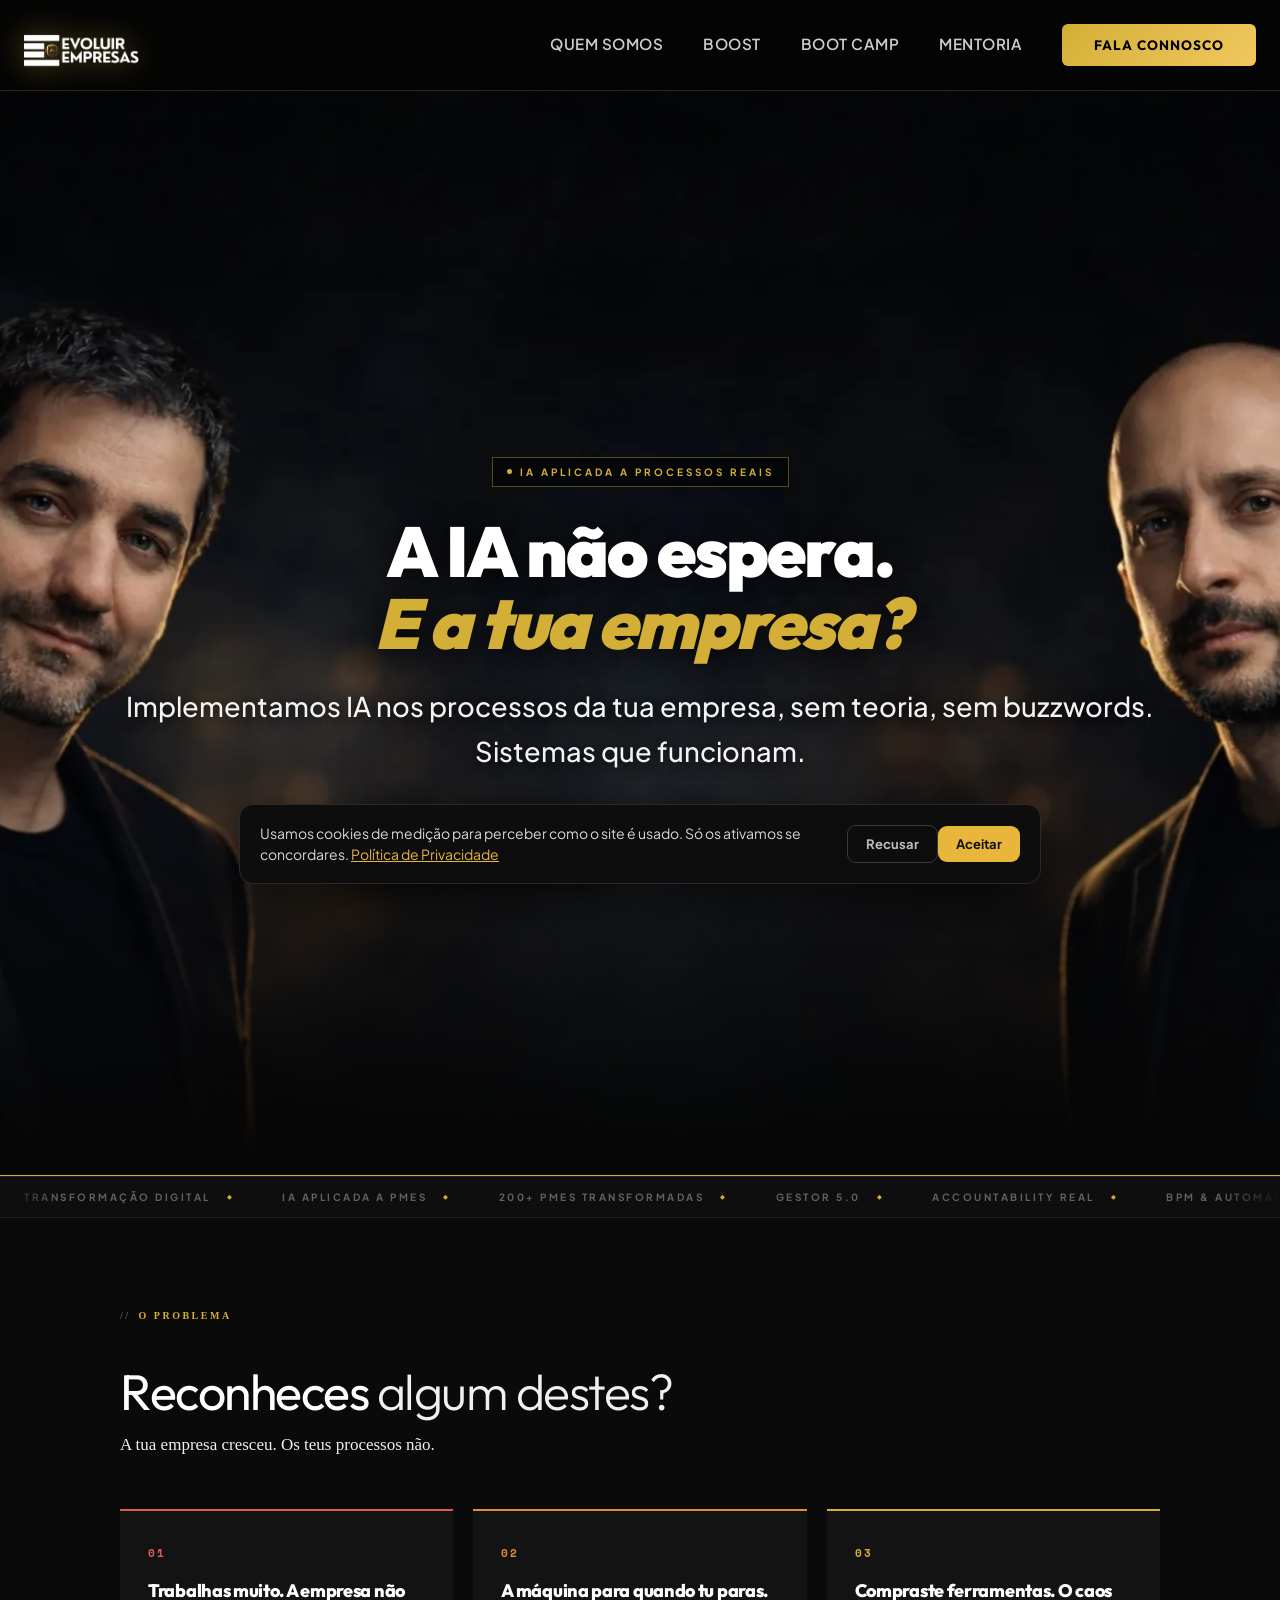
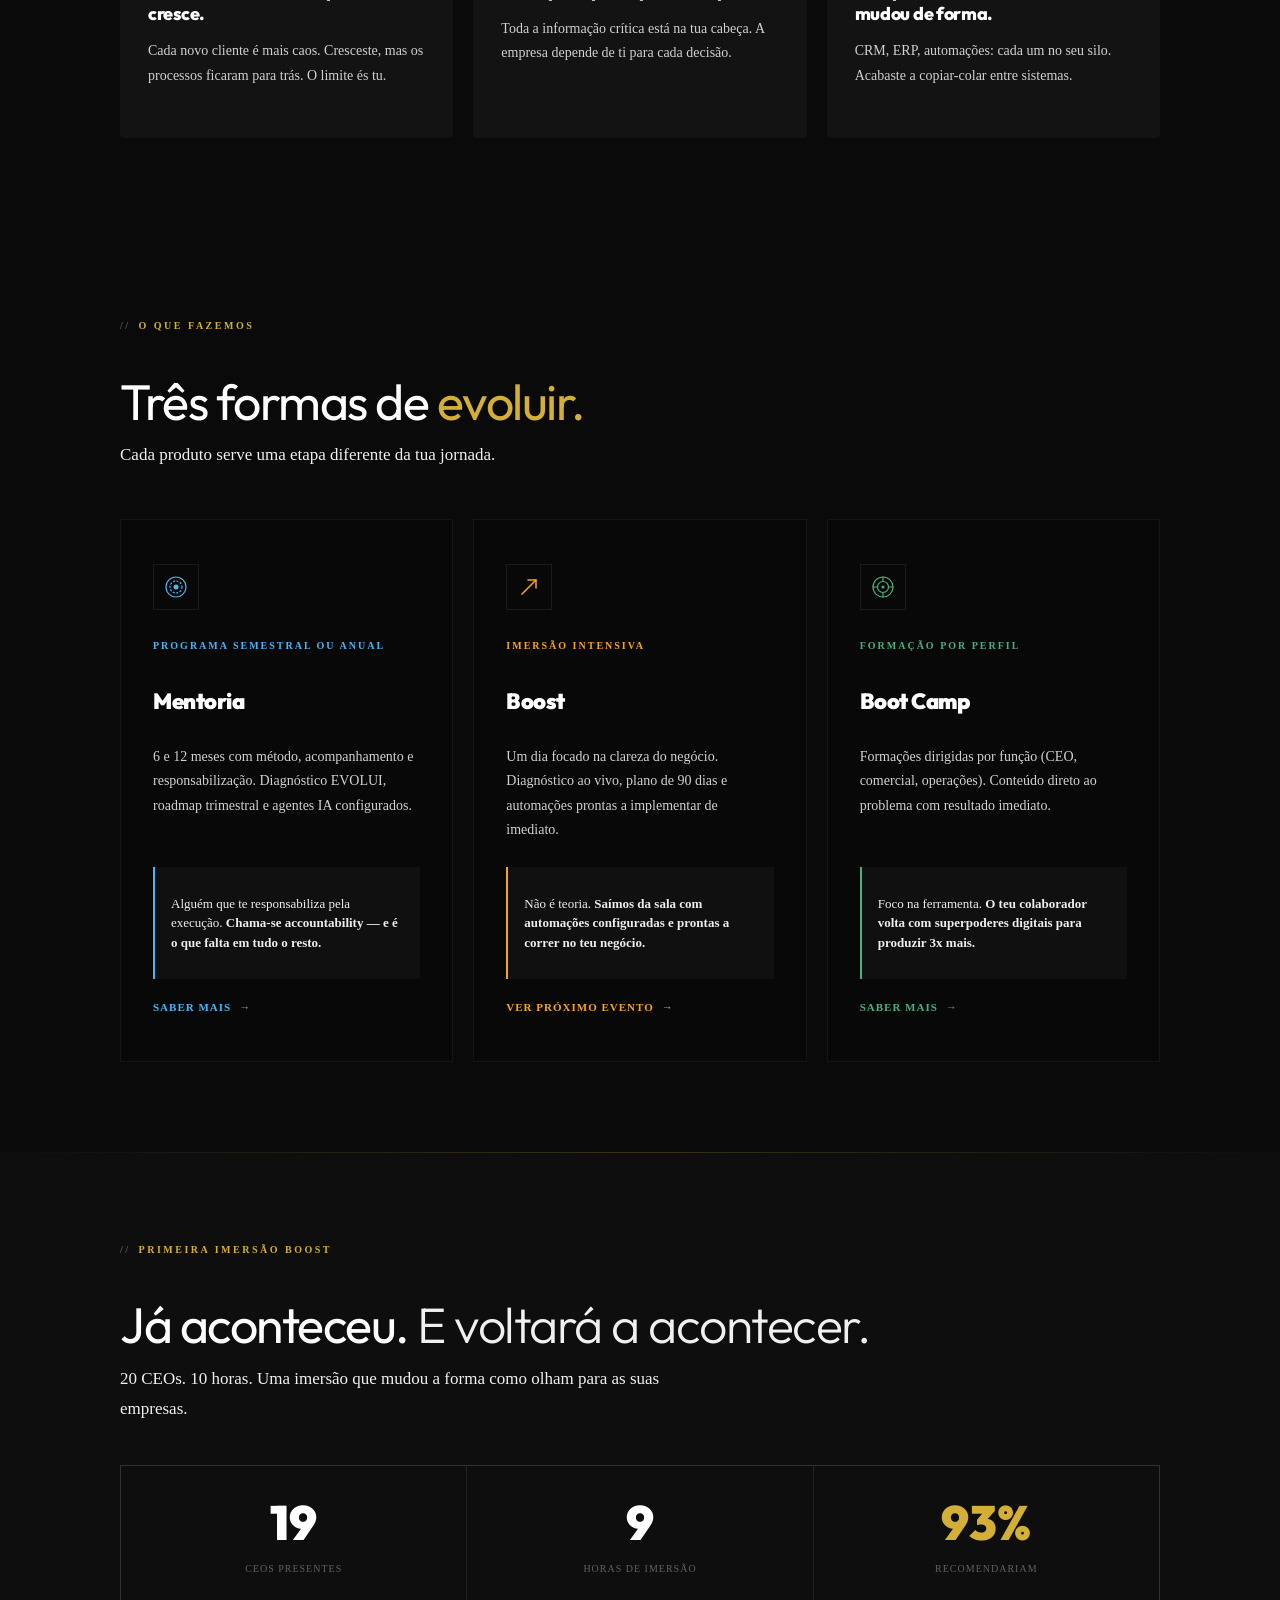
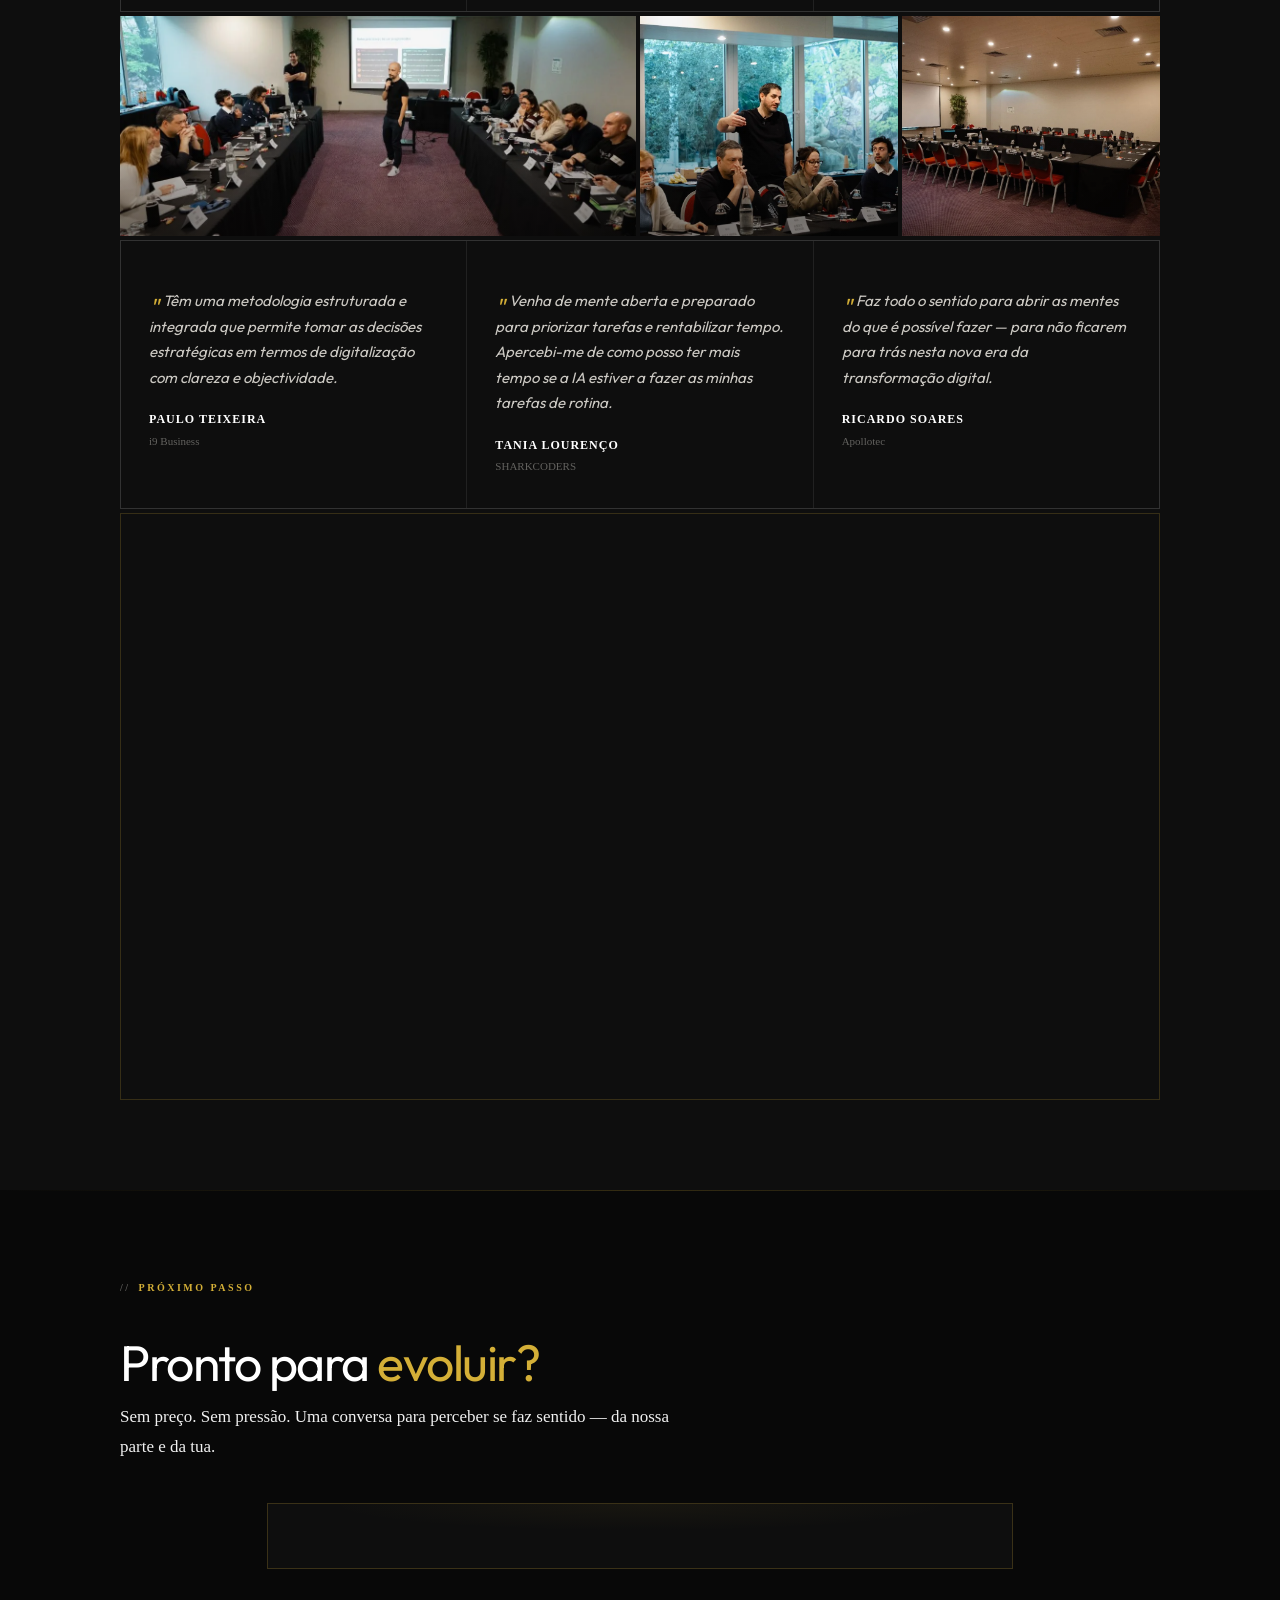
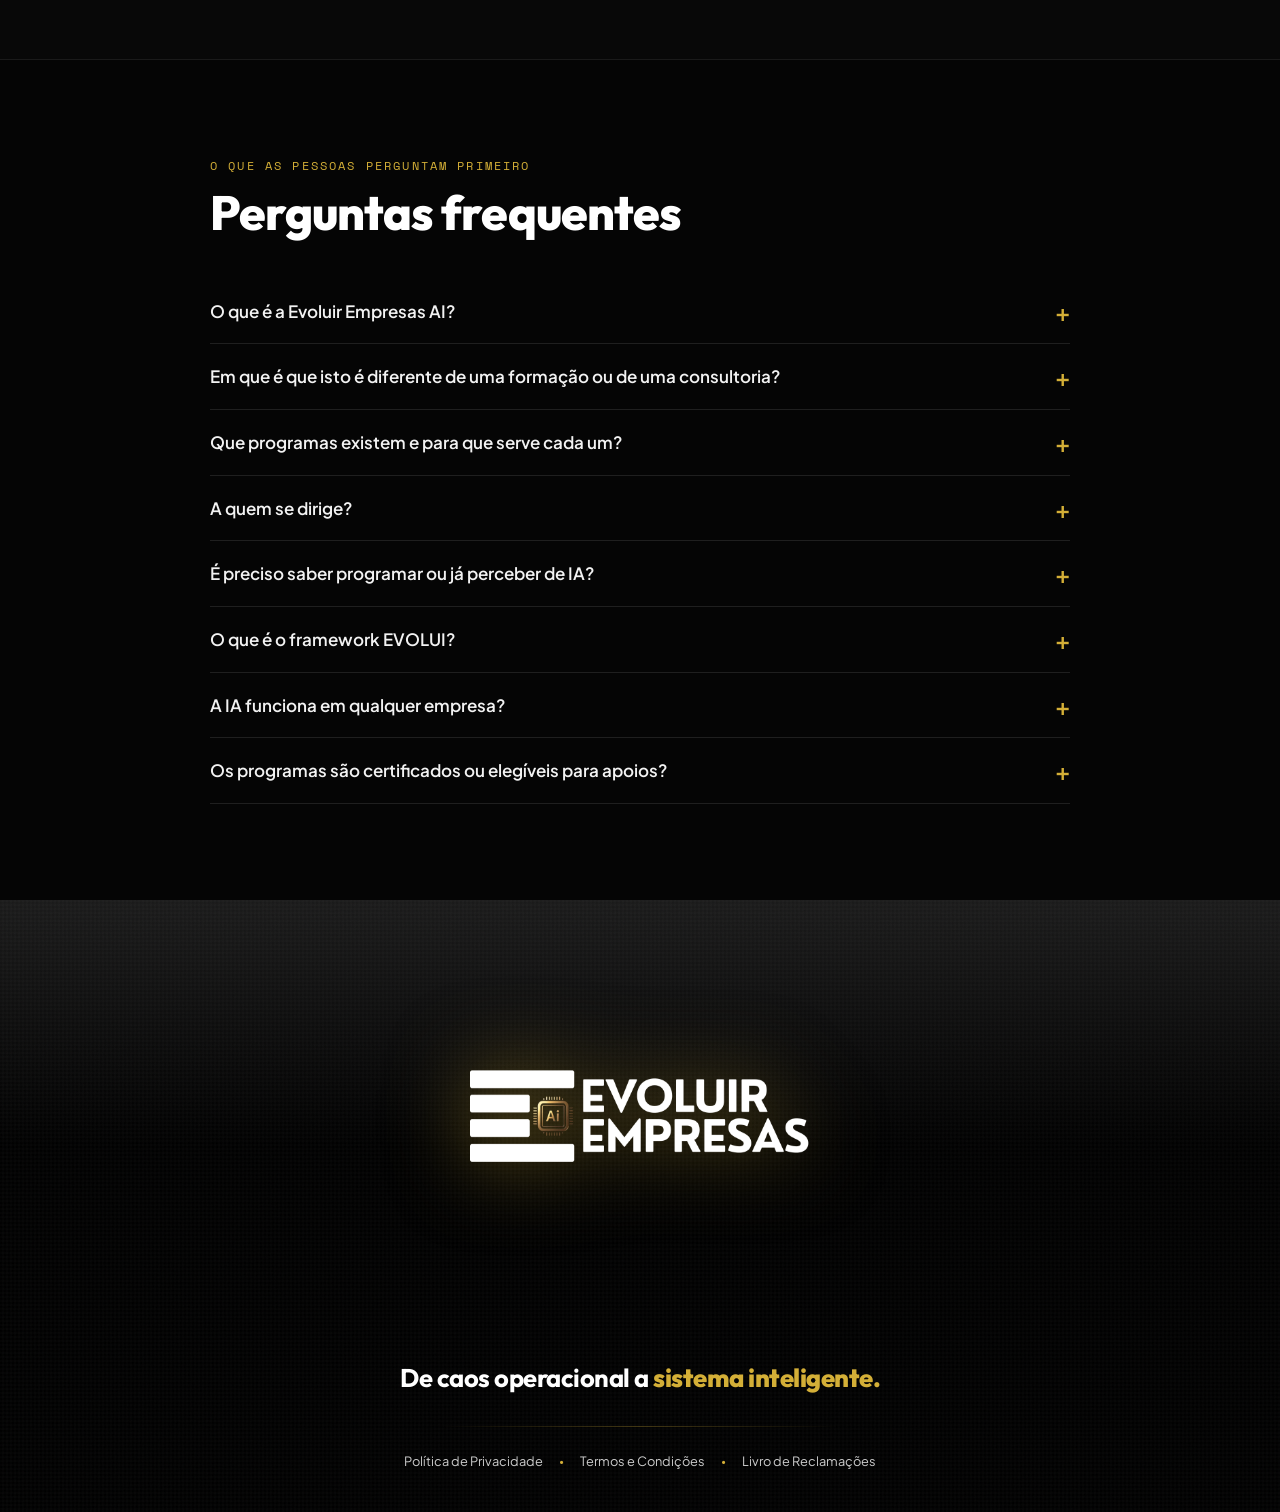
==== index.html @ c2381a75 "Previsualizacao estatica do evoluirempresas.ai (fora do construtor Bitrix24)" ====
<!DOCTYPE html>
<html lang="pt-PT">
<head>
<meta charset="utf-8">
<meta name="color-scheme" content="dark">
<meta name="theme-color" content="#050505">
<style>html{background:#050505}@view-transition{navigation:auto}@media(prefers-reduced-motion:reduce){::view-transition-old(root){animation:evfo .12s linear both}::view-transition-new(root){animation:evfi .12s linear both}}@keyframes evfo{to{opacity:0}}@keyframes evfi{from{opacity:0}}</style>
<meta name="viewport" content="width=device-width, initial-scale=1">
<title>Evoluir Empresas AI · Transformação Digital e IA para PMEs Portuguesas</title>
<meta name="description" content="Implementamos IA nos processos da tua empresa com método, acompanhamento e resultados mensuráveis. Mentoria, imersões e formação para CEOs de PMEs portuguesas.">
<meta name="robots" content="noindex,nofollow">
<link rel="canonical" href="https://suporte-erp24.github.io/">
<meta property="og:type" content="website">
<meta property="og:locale" content="pt_PT">
<meta property="og:site_name" content="Evoluir Empresas AI">
<meta property="og:title" content="Evoluir Empresas AI · Transformação Digital e IA para PMEs Portuguesas">
<meta property="og:description" content="Implementamos IA nos processos da tua empresa com método, acompanhamento e resultados mensuráveis. Mentoria, imersões e formação para CEOs de PMEs portuguesas.">
<meta property="og:url" content="https://suporte-erp24.github.io/">
<meta property="og:image" content="https://suporte-erp24.github.io/assets/img/1000111042_1x.webp">
<meta name="twitter:card" content="summary_large_image">
<meta name="twitter:title" content="Evoluir Empresas AI · Transformação Digital e IA para PMEs Portuguesas">
<meta name="twitter:description" content="Implementamos IA nos processos da tua empresa com método, acompanhamento e resultados mensuráveis. Mentoria, imersões e formação para CEOs de PMEs portuguesas.">
<meta name="twitter:image" content="https://suporte-erp24.github.io/assets/img/1000111042_1x.webp">
<link rel="icon" href="/favicon.ico" sizes="any">
<link rel="preload" as="font" type="font/woff2" crossorigin href="/assets/fonts/QGYvz_MVcBeNP4NJtEtq.woff2">
<link rel="preload" as="font" type="font/woff2" crossorigin href="/assets/fonts/LDIoaomQNQcsA88c7O9yZ4KMCoOg4Ko20yw.woff2">
<link rel="stylesheet" href="/assets/css/base.css?v=a356ede8">
<link rel="stylesheet" href="/assets/css/home.css?v=1d110f05">
<script type="application/ld+json">{"@context":"https://schema.org","@graph":[{"@type":"Organization","@id":"https://suporte-erp24.github.io/#organizacao","name":"Evoluir Empresas AI","url":"https://suporte-erp24.github.io/","description":"Programas de transformação digital e inteligência artificial aplicada a processos para PMEs portuguesas: mentoria, imersões e formação.","areaServed":{"@type":"Country","name":"Portugal"},"knowsAbout":["Transformação digital","Inteligência artificial aplicada a empresas","Gestão de processos de negócio (BPM)","Automação de processos","Agentes de IA","Maturidade digital","Mentoria para CEOs de PME"],"founder":[{"@type":"Person","name":"Gabriel Gonçalves","jobTitle":"CEO da ERP24 e co-fundador da Evoluir Empresas AI","description":"Especialista em BPM e transformação digital, com 20 anos a implementar sistemas em PMEs portuguesas. Professor em MBAs executivos e doutorando em agentes de IA aplicados a negócios."},{"@type":"Person","name":"Andreas Vilela","jobTitle":"CEO da SHARKCODERS e co-fundador da Evoluir Empresas AI","description":"Engenheiro informático e empreendedor tecnológico, com software usado por mais de 30 milhões de pessoas. Fundador da maior rede portuguesa de escolas de tecnologia."}]},{"@type":"WebPage","@id":"https://suporte-erp24.github.io/#pagina","url":"https://suporte-erp24.github.io/","name":"Evoluir Empresas AI · Transformação Digital e IA para PMEs Portuguesas","description":"Implementamos IA nos processos da tua empresa com método, acompanhamento e resultados mensuráveis. Mentoria, imersões e formação para CEOs de PMEs portuguesas.","inLanguage":"pt-PT","isPartOf":{"@type":"WebSite","@id":"https://suporte-erp24.github.io/#site","url":"https://suporte-erp24.github.io/","name":"Evoluir Empresas AI","inLanguage":"pt-PT","publisher":{"@id":"https://suporte-erp24.github.io/#organizacao"}}},{"@type":"FAQPage","@id":"https://suporte-erp24.github.io/#faq","mainEntity":[{"@type":"Question","name":"O que é a Evoluir Empresas AI?","acceptedAnswer":{"@type":"Answer","text":"É um programa de transformação digital para PMEs portuguesas que aplica inteligência artificial a processos reais de negócio. Combina método (o framework EVOLUI), acompanhamento com responsabilização e agentes de IA configurados com os dados da empresa. Foi criado por Gabriel Gonçalves (ERP24) e Andreas Vilela (SHARKCODERS)."}},{"@type":"Question","name":"Em que é que isto é diferente de uma formação ou de uma consultoria?","acceptedAnswer":{"@type":"Answer","text":"Numa formação a pessoa assiste; numa consultoria alguém faz por ela. Aqui há um diagnóstico inicial, um roadmap trimestral e sessões de accountability onde a execução é verificada. O critério de sucesso é o tempo que o CEO recupera e os processos que passam a funcionar sem ele."}},{"@type":"Question","name":"Que programas existem e para que serve cada um?","acceptedAnswer":{"@type":"Answer","text":"Três. A Mentoria EVOLUI é um programa de 6 ou 12 meses com diagnóstico, roadmap e cinco agentes de IA configurados. O Boost é uma imersão intensiva de 10 horas, num dia, de onde se sai com automações prontas e um plano de 90 dias. O Boot Camp é formação por função — CEO, comercial, operações — focada na ferramenta."}},{"@type":"Question","name":"A quem se dirige?","acceptedAnswer":{"@type":"Answer","text":"A CEOs, diretores e fundadores de PMEs com equipa e operação real — tipicamente entre 5 e 250 colaboradores — que cresceram sem estruturar os processos. Não é para quem trabalha sozinho nem para quem procura assistir sem implementar."}},{"@type":"Question","name":"É preciso saber programar ou já perceber de IA?","acceptedAnswer":{"@type":"Answer","text":"Não. Os programas são para decisores, não para programadores. O que é preciso é disponibilidade para participar nas sessões e implementar entre elas."}},{"@type":"Question","name":"O que é o framework EVOLUI?","acceptedAnswer":{"@type":"Answer","text":"Um modelo de diagnóstico e transformação com seis dimensões: Estratégia, Valor do Cliente, Operação, Liderança e Cultura, Universo de Dados e Inovação Tecnológica e IA. Cada uma é avaliada, medida e desenvolvida ao longo do programa, dando origem ao score EVOLUI da empresa."}},{"@type":"Question","name":"A IA funciona em qualquer empresa?","acceptedAnswer":{"@type":"Answer","text":"Só quando três pilares estão alinhados: Liderança, Processos e Pessoas — o Triângulo da Transformação. Sem compromisso do CEO a mudança morre; sem processos mapeados automatiza-se o caos; sem adesão das pessoas a ferramenta não é usada. A IA é um catalisador, não uma solução isolada."}},{"@type":"Question","name":"Os programas são certificados ou elegíveis para apoios?","acceptedAnswer":{"@type":"Answer","text":"A Mentoria EVOLUI é um programa certificado DGERT e elegível para co-financiamento IEFP/FSE, o que reduz o custo real para empresas elegíveis."}}]}]}</script>
<script type="speculationrules">{"prefetch":[{"where":{"href_matches":"/*"},"eagerness":"moderate"}]}</script>
</head>
<body>
<main class="w-100 landing-public-mode" >
<div id="b39000" class="block-wrapper block-html">
<section class="landing-block g-pt-0 g-pb-0 g-pl-0 g-pr-0">
	








<header class="eh" id="ev-header">
  <div class="eh-c">
    <a href="/" class="eh-logo">
      <img src="/assets/img/4_1x.webp" alt="Evoluir Empresas AI">
    </a>
    <button class="eh-burger" id="ev-burger" aria-label="Menu">
      <span class="bar"></span>
      <span class="bar"></span>
      <span class="bar"></span>
    </button>
    <ul class="eh-nav" id="ev-nav">
      <li><a href="/quem-somos" class="eh-link">Quem Somos</a></li>
      <li><a href="/boost" class="eh-link">Boost</a></li>
      <li><a href="/boot-camp" class="eh-link">Boot Camp</a></li>
      <li><a href="/mentoria-evolui" class="eh-link">Mentoria</a></li>
      <li><a href="#contacto" class="eh-cta">Fala Connosco</a></li>
    </ul>
  </div>
</header>

<section class="e-hero" id="hero">
  <div class="e-hero-mobile"></div>
  <div class="e-hero-c">
    <div class="e-hero-chip">
      <div class="e-hero-chip-dot"></div>
      IA Aplicada a Processos Reais
    </div>
    <h1 class="e-hero-h1">
      A IA não espera.<br>
      <span class="hl">E a tua empresa?</span>
    </h1>
    <p class="e-hero-p">
      Implementamos IA nos processos da tua empresa, sem teoria, sem buzzwords. Sistemas que funcionam.
    </p>
    <div class="e-hero-cta">
      <a href="/mentoria-evolui" class="e-hero-btn">Ver a Mentoria →</a>
      <span class="e-hero-note">Sem compromisso. Uma conversa primeiro.</span>
    </div>
  </div>
</section>

<div class="e-ticker-w">
  <div class="e-ticker">
    <span class="e-ti">Transformação Digital <span class="e-ts">◆</span></span>
    <span class="e-ti">IA Aplicada a PMEs <span class="e-ts">◆</span></span>
    <span class="e-ti">200+ PMEs Transformadas <span class="e-ts">◆</span></span>
    <span class="e-ti">Gestor 5.0 <span class="e-ts">◆</span></span>
    <span class="e-ti">Accountability Real <span class="e-ts">◆</span></span>
    <span class="e-ti">BPM & Automação <span class="e-ts">◆</span></span>
    <span class="e-ti">Mentoria · Boost · Boot Camp <span class="e-ts">◆</span></span>
    <span class="e-ti">Processos com IA <span class="e-ts">◆</span></span>
    <span class="e-ti">Transformação Digital <span class="e-ts">◆</span></span>
    <span class="e-ti">IA Aplicada a PMEs <span class="e-ts">◆</span></span>
    <span class="e-ti">200+ PMEs Transformadas <span class="e-ts">◆</span></span>
    <span class="e-ti">Gestor 5.0 <span class="e-ts">◆</span></span>
    <span class="e-ti">Accountability Real <span class="e-ts">◆</span></span>
    <span class="e-ti">BPM & Automação <span class="e-ts">◆</span></span>
    <span class="e-ti">Mentoria · Boost · Boot Camp <span class="e-ts">◆</span></span>
    <span class="e-ti">Processos com IA <span class="e-ts">◆</span></span>
  </div>
</div>

<section class="es es-dark">
  <div class="es-w">
    <div class="e-rv" style="margin-bottom:48px;">
      <div class="es-label">O problema</div>
      <h2 class="es-h2">Reconheces <span class="d">algum destes?</span></h2>
      <p class="es-sub">A tua empresa cresceu. Os teus processos não.</p>
    </div>
    <div class="e-prob-grid">
      <div class="e-prob-card e-rv e-d1">
        <div class="e-prob-n">01</div>
        <h3>Trabalhas muito. A empresa não cresce.</h3>
        <p>Cada novo cliente é mais caos. Cresceste, mas os processos ficaram para trás. O limite és tu.</p>
      </div>
      <div class="e-prob-card e-rv e-d2">
        <div class="e-prob-n">02</div>
        <h3>A máquina para quando tu paras.</h3>
        <p>Toda a informação crítica está na tua cabeça. A empresa depende de ti para cada decisão.</p>
      </div>
      <div class="e-prob-card e-rv e-d3">
        <div class="e-prob-n">03</div>
        <h3>Compraste ferramentas. O caos mudou de forma.</h3>
        <p>CRM, ERP, automações: cada um no seu silo. Acabaste a copiar-colar entre sistemas.</p>
      </div>
    </div>
  </div>
</section>

<section class="es" id="produtos">
  <div class="es-w">
    <div class="e-rv" style="margin-bottom:48px;">
      <div class="es-label">O que fazemos</div>
      <h2 class="es-h2">Três formas de <span class="a">evoluir.</span></h2>
      <p class="es-sub">Cada produto serve uma etapa diferente da tua jornada.</p>
    </div>
    <div class="e-prod-grid">
      <a href="/mentoria-evolui" class="e-prod-card e-rv e-d1">
        <div class="e-prod-icon">
          <svg width="22" height="22" viewBox="0 0 22 22" fill="none" xmlns="http://www.w3.org/2000/svg">
            <circle cx="11" cy="11" r="10" stroke="#4CB5F5" stroke-width="1.2"/>
            <circle cx="11" cy="11" r="6" stroke="#4CB5F5" stroke-width="1.2" stroke-dasharray="2 1.5"/>
            <circle cx="11" cy="11" r="2.5" fill="#4CB5F5"/>
          </svg>
        </div>
        <div class="e-prod-eyebrow">Programa semestral ou anual</div>
        <h3>Mentoria</h3>
        <p>6 e 12 meses com método, acompanhamento e responsabilização. Diagnóstico EVOLUI, roadmap trimestral e agentes IA configurados.</p>
        <div class="e-prod-acc">
          <span>Alguém que te responsabiliza pela execução. <strong>Chama-se accountability — e é o que falta em tudo o resto.</strong></span>
        </div>
        <div class="e-prod-link">Saber mais <span>→</span></div>
      </a>
      <a href="/boost" class="e-prod-card e-rv e-d2">
        <div class="e-prod-icon">
          <svg width="22" height="22" viewBox="0 0 22 22" fill="none" xmlns="http://www.w3.org/2000/svg">
            <polyline points="4,18 18,4" stroke="#F5A623" stroke-width="1.5" stroke-linecap="round"/>
            <polyline points="10,4 18,4 18,12" stroke="#F5A623" stroke-width="1.5" stroke-linecap="round" stroke-linejoin="round" fill="none"/>
            <line x1="4" y1="18" x2="9" y2="13" stroke="#F5A623" stroke-width="1" stroke-linecap="round" stroke-dasharray="1.5 2"/>
          </svg>
        </div>
        <div class="e-prod-eyebrow">Imersão intensiva</div>
        <h3>Boost</h3>
        <p>Um dia focado na clareza do negócio. Diagnóstico ao vivo, plano de 90 dias e automações prontas a implementar de imediato.</p>
        <div class="e-prod-acc">
          <span>Não é teoria. <strong>Saímos da sala com automações configuradas e prontas a correr no teu negócio.</strong></span>
        </div>
        <div class="e-prod-link">Ver próximo evento <span>→</span></div>
      </a>
      <a href="/boot-camp" class="e-prod-card e-rv e-d3">
        <div class="e-prod-icon">
          <svg width="22" height="22" viewBox="0 0 22 22" fill="none" xmlns="http://www.w3.org/2000/svg">
            <circle cx="11" cy="11" r="10" stroke="#4CAF7D" stroke-width="1.2"/>
            <circle cx="11" cy="11" r="5.5" stroke="#4CAF7D" stroke-width="1.2"/>
            <circle cx="11" cy="11" r="1.5" fill="#4CAF7D"/>
            <line x1="11" y1="1" x2="11" y2="5" stroke="#4CAF7D" stroke-width="1.2" stroke-linecap="round"/>
            <line x1="11" y1="17" x2="11" y2="21" stroke="#4CAF7D" stroke-width="1.2" stroke-linecap="round"/>
            <line x1="1" y1="11" x2="5" y2="11" stroke="#4CAF7D" stroke-width="1.2" stroke-linecap="round"/>
            <line x1="17" y1="11" x2="21" y2="11" stroke="#4CAF7D" stroke-width="1.2" stroke-linecap="round"/>
          </svg>
        </div>
        <div class="e-prod-eyebrow">Formação por perfil</div>
        <h3>Boot Camp</h3>
        <p>Formações dirigidas por função (CEO, comercial, operações). Conteúdo direto ao problema com resultado imediato.</p>
        <div class="e-prod-acc">
          <span>Foco na ferramenta. <strong>O teu colaborador volta com superpoderes digitais para produzir 3x mais.</strong></span>
        </div>
        <div class="e-prod-link">Saber mais <span>→</span></div>
      </a>
    </div>
  </div>
</section>

<section class="e-prova" id="prova">
  <div class="es-w">
    <div class="e-rv" style="margin-bottom:40px;">
      <div class="es-label">Primeira imersão Boost</div>
      <h2 class="es-h2">Já aconteceu. <span class="d">E voltará a acontecer.</span></h2>
      <p class="es-sub">20 CEOs. 10 horas. Uma imersão que mudou a forma como olham para as suas empresas.</p>
    </div>
    <div class="e-stats-grid e-rv e-d1">
      <div class="e-stat"><span class="e-stat-n" data-target="20">0</span><span class="e-stat-l">CEOs presentes</span></div>
      <div class="e-stat"><span class="e-stat-n" data-target="10">0</span><span class="e-stat-l">Horas de imersão</span></div>
      <div class="e-stat"><span class="e-stat-n gold" data-target="94" data-suffix="%">0</span><span class="e-stat-l">Recomendariam</span></div>
    </div>
    <div class="e-fotos e-rv e-d2">
      <div class="e-foto"><img src="/assets/img/evolution_hr_59_1x.webp" alt="Boost 3"></div>
      <div class="e-foto"><img src="/assets/img/evolution_hr_39_1x.webp" alt="Boost 1"></div>
      <div class="e-foto"><img src="/assets/img/evolution_hr_1_1x.webp" alt="Boost 2"></div>
    </div>
    <div class="e-testi-grid e-rv e-d3">
      <div class="e-testi">
        <p class="e-testi-quote">Têm uma metodologia estruturada e integrada que permite tomar as decisões estratégicas em termos de digitalização com clareza e objectividade.</p>
        <div class="e-testi-author">Paulo Teixeira</div>
        <div class="e-testi-role">i9 Business</div>
      </div>
      <div class="e-testi">
        <p class="e-testi-quote">Venha de mente aberta e preparado para priorizar tarefas e rentabilizar tempo. Apercebi-me de como posso ter mais tempo se a IA estiver a fazer as minhas tarefas de rotina.</p>
        <div class="e-testi-author">Tania Lourenço</div>
        <div class="e-testi-role">SHARKCODERS</div>
      </div>
      <div class="e-testi">
        <p class="e-testi-quote">Faz todo o sentido para abrir as mentes do que é possível fazer — para não ficarem para trás nesta nova era da transformação digital.</p>
        <div class="e-testi-author">Ricardo Soares</div>
        <div class="e-testi-role">Apollotec</div>
      </div>
    </div>
    <div class="e-rv" style="position:relative;padding-bottom:56.25%;height:0;overflow:hidden;border:1px solid rgba(212,175,55,.2);margin-top:4px;">
      <iframe src="https://www.youtube.com/embed/7UUBrEgUFjA" title="Testemunhos EVOLUI" frameborder="0" allow="accelerometer;autoplay;clipboard-write;encrypted-media;gyroscope;picture-in-picture" allowfullscreen style="position:absolute;top:0;left:0;width:100%;height:100%;"></iframe>
    </div>
  </div>
</section>

<section class="e-form-s" id="contacto">
  <div class="es-w">
    <div class="e-rv" style="margin-bottom:40px;">
      <div class="es-label">Próximo passo</div>
      <h2 class="es-h2">Pronto para <span class="a">evoluir?</span></h2>
      <p class="es-sub">Sem preço. Sem pressão. Uma conversa para perceber se faz sentido — da nossa parte e da tua.</p>
    </div>
    <div class="e-form-bitrix-wrap e-rv e-d1">
      <script data-b24-form="inline/317/bj3bco" data-skip-moving="true">
        (function(w,d,u){
          var s=d.createElement('script');s.async=true;
          s.src=u+'?'+(Date.now()/180000|0);
          var h=d.getElementsByTagName('script')[0];
          h.parentNode.insertBefore(s,h);
        })(window,document,'https://fsn1.your-objectstorage.com/erp24/crm/form/loader_317_bj3bco.js');
      </script>
    </div>
  </div>
</section>

<section class="ev-faq" id="faq" aria-labelledby="faq-t">
<div class="ev-faq-c">
<p class="ev-faq-eyebrow">O que as pessoas perguntam primeiro</p>
<h2 id="faq-t">Perguntas frequentes</h2>
<details><summary>O que é a Evoluir Empresas AI?</summary><p>É um programa de transformação digital para PMEs portuguesas que aplica inteligência artificial a processos reais de negócio. Combina método (o framework EVOLUI), acompanhamento com responsabilização e agentes de IA configurados com os dados da empresa. Foi criado por Gabriel Gonçalves (ERP24) e Andreas Vilela (SHARKCODERS).</p></details>
<details><summary>Em que é que isto é diferente de uma formação ou de uma consultoria?</summary><p>Numa formação a pessoa assiste; numa consultoria alguém faz por ela. Aqui há um diagnóstico inicial, um roadmap trimestral e sessões de accountability onde a execução é verificada. O critério de sucesso é o tempo que o CEO recupera e os processos que passam a funcionar sem ele.</p></details>
<details><summary>Que programas existem e para que serve cada um?</summary><p>Três. A Mentoria EVOLUI é um programa de 6 ou 12 meses com diagnóstico, roadmap e cinco agentes de IA configurados. O Boost é uma imersão intensiva de 10 horas, num dia, de onde se sai com automações prontas e um plano de 90 dias. O Boot Camp é formação por função — CEO, comercial, operações — focada na ferramenta.</p></details>
<details><summary>A quem se dirige?</summary><p>A CEOs, diretores e fundadores de PMEs com equipa e operação real — tipicamente entre 5 e 250 colaboradores — que cresceram sem estruturar os processos. Não é para quem trabalha sozinho nem para quem procura assistir sem implementar.</p></details>
<details><summary>É preciso saber programar ou já perceber de IA?</summary><p>Não. Os programas são para decisores, não para programadores. O que é preciso é disponibilidade para participar nas sessões e implementar entre elas.</p></details>
<details><summary>O que é o framework EVOLUI?</summary><p>Um modelo de diagnóstico e transformação com seis dimensões: Estratégia, Valor do Cliente, Operação, Liderança e Cultura, Universo de Dados e Inovação Tecnológica e IA. Cada uma é avaliada, medida e desenvolvida ao longo do programa, dando origem ao score EVOLUI da empresa.</p></details>
<details><summary>A IA funciona em qualquer empresa?</summary><p>Só quando três pilares estão alinhados: Liderança, Processos e Pessoas — o Triângulo da Transformação. Sem compromisso do CEO a mudança morre; sem processos mapeados automatiza-se o caos; sem adesão das pessoas a ferramenta não é usada. A IA é um catalisador, não uma solução isolada.</p></details>
<details><summary>Os programas são certificados ou elegíveis para apoios?</summary><p>A Mentoria EVOLUI é um programa certificado DGERT e elegível para co-financiamento IEFP/FSE, o que reduz o custo real para empresas elegíveis.</p></details>
</div>
</section>
<footer class="e-footer">
  <div class="e-footer-noise"></div>
  <div class="e-footer-c">
    <div class="e-footer-logo-w">
      <a href="#hero">
        <img src="/assets/img/4_1x.webp" alt="EVOLUIR Empresas" class="e-footer-logo">
      </a>
    </div>
    <p class="e-footer-statement">
      De caos operacional a <span class="e-footer-statement-hl">sistema inteligente.</span>
    </p>
    <div class="e-footer-divider"></div>
    <div class="e-footer-legal">
      <a href="/politica-de-privacidade" target="_blank">Política de Privacidade</a>
      <span class="e-footer-bullet">•</span>
      <a href="/termos-e-condicoes" target="_blank">Termos e Condições</a>
      <span class="e-footer-bullet">•</span>
      <a href="https://www.livroreclamacoes.pt" target="_blank">Livro de Reclamações</a>
    </div>
  </div>
</footer>

</section></div>




</main>
<script defer src="/assets/js/home.js?v=442999bb"></script>
<script defer src="/assets/js/medicao.js?v=522effba"></script>
</body>
</html>
---- assets/css/base.css ----
@font-face {
  font-family: 'Outfit';
  font-style: normal;
  font-weight: 300;
  font-display: swap;
  src: url(/assets/fonts/QGYvz_MVcBeNP4NJuktqQ4E.woff2) format('woff2');
  unicode-range: U+0100-02BA, U+02BD-02C5, U+02C7-02CC, U+02CE-02D7, U+02DD-02FF, U+0304, U+0308, U+0329, U+1D00-1DBF, U+1E00-1E9F, U+1EF2-1EFF, U+2020, U+20A0-20AB, U+20AD-20C4, U+2113, U+2C60-2C7F, U+A720-A7FF;
}
@font-face {
  font-family: 'Outfit';
  font-style: normal;
  font-weight: 300;
  font-display: swap;
  src: url(/assets/fonts/QGYvz_MVcBeNP4NJtEtq.woff2) format('woff2');
  unicode-range: U+0000-00FF, U+0131, U+0152-0153, U+02BB-02BC, U+02C6, U+02DA, U+02DC, U+0304, U+0308, U+0329, U+2000-206F, U+20AC, U+2122, U+2191, U+2193, U+2212, U+2215, U+FEFF, U+FFFD;
}
@font-face {
  font-family: 'Outfit';
  font-style: normal;
  font-weight: 400;
  font-display: swap;
  src: url(/assets/fonts/QGYvz_MVcBeNP4NJuktqQ4E.woff2) format('woff2');
  unicode-range: U+0100-02BA, U+02BD-02C5, U+02C7-02CC, U+02CE-02D7, U+02DD-02FF, U+0304, U+0308, U+0329, U+1D00-1DBF, U+1E00-1E9F, U+1EF2-1EFF, U+2020, U+20A0-20AB, U+20AD-20C4, U+2113, U+2C60-2C7F, U+A720-A7FF;
}
@font-face {
  font-family: 'Outfit';
  font-style: normal;
  font-weight: 400;
  font-display: swap;
  src: url(/assets/fonts/QGYvz_MVcBeNP4NJtEtq.woff2) format('woff2');
  unicode-range: U+0000-00FF, U+0131, U+0152-0153, U+02BB-02BC, U+02C6, U+02DA, U+02DC, U+0304, U+0308, U+0329, U+2000-206F, U+20AC, U+2122, U+2191, U+2193, U+2212, U+2215, U+FEFF, U+FFFD;
}
@font-face {
  font-family: 'Outfit';
  font-style: normal;
  font-weight: 700;
  font-display: swap;
  src: url(/assets/fonts/QGYvz_MVcBeNP4NJuktqQ4E.woff2) format('woff2');
  unicode-range: U+0100-02BA, U+02BD-02C5, U+02C7-02CC, U+02CE-02D7, U+02DD-02FF, U+0304, U+0308, U+0329, U+1D00-1DBF, U+1E00-1E9F, U+1EF2-1EFF, U+2020, U+20A0-20AB, U+20AD-20C4, U+2113, U+2C60-2C7F, U+A720-A7FF;
}
@font-face {
  font-family: 'Outfit';
  font-style: normal;
  font-weight: 700;
  font-display: swap;
  src: url(/assets/fonts/QGYvz_MVcBeNP4NJtEtq.woff2) format('woff2');
  unicode-range: U+0000-00FF, U+0131, U+0152-0153, U+02BB-02BC, U+02C6, U+02DA, U+02DC, U+0304, U+0308, U+0329, U+2000-206F, U+20AC, U+2122, U+2191, U+2193, U+2212, U+2215, U+FEFF, U+FFFD;
}
@font-face {
  font-family: 'Outfit';
  font-style: normal;
  font-weight: 800;
  font-display: swap;
  src: url(/assets/fonts/QGYvz_MVcBeNP4NJuktqQ4E.woff2) format('woff2');
  unicode-range: U+0100-02BA, U+02BD-02C5, U+02C7-02CC, U+02CE-02D7, U+02DD-02FF, U+0304, U+0308, U+0329, U+1D00-1DBF, U+1E00-1E9F, U+1EF2-1EFF, U+2020, U+20A0-20AB, U+20AD-20C4, U+2113, U+2C60-2C7F, U+A720-A7FF;
}
@font-face {
  font-family: 'Outfit';
  font-style: normal;
  font-weight: 800;
  font-display: swap;
  src: url(/assets/fonts/QGYvz_MVcBeNP4NJtEtq.woff2) format('woff2');
  unicode-range: U+0000-00FF, U+0131, U+0152-0153, U+02BB-02BC, U+02C6, U+02DA, U+02DC, U+0304, U+0308, U+0329, U+2000-206F, U+20AC, U+2122, U+2191, U+2193, U+2212, U+2215, U+FEFF, U+FFFD;
}
@font-face {
  font-family: 'Outfit';
  font-style: normal;
  font-weight: 900;
  font-display: swap;
  src: url(/assets/fonts/QGYvz_MVcBeNP4NJuktqQ4E.woff2) format('woff2');
  unicode-range: U+0100-02BA, U+02BD-02C5, U+02C7-02CC, U+02CE-02D7, U+02DD-02FF, U+0304, U+0308, U+0329, U+1D00-1DBF, U+1E00-1E9F, U+1EF2-1EFF, U+2020, U+20A0-20AB, U+20AD-20C4, U+2113, U+2C60-2C7F, U+A720-A7FF;
}
@font-face {
  font-family: 'Outfit';
  font-style: normal;
  font-weight: 900;
  font-display: swap;
  src: url(/assets/fonts/QGYvz_MVcBeNP4NJtEtq.woff2) format('woff2');
  unicode-range: U+0000-00FF, U+0131, U+0152-0153, U+02BB-02BC, U+02C6, U+02DA, U+02DC, U+0304, U+0308, U+0329, U+2000-206F, U+20AC, U+2122, U+2191, U+2193, U+2212, U+2215, U+FEFF, U+FFFD;
}
@font-face {
  font-family: 'Plus Jakarta Sans';
  font-style: normal;
  font-weight: 400;
  font-display: swap;
  src: url(/assets/fonts/LDIoaomQNQcsA88c7O9yZ4KMCoOg4Ko40yyygA.woff2) format('woff2');
  unicode-range: U+0100-02BA, U+02BD-02C5, U+02C7-02CC, U+02CE-02D7, U+02DD-02FF, U+0304, U+0308, U+0329, U+1D00-1DBF, U+1E00-1E9F, U+1EF2-1EFF, U+2020, U+20A0-20AB, U+20AD-20C4, U+2113, U+2C60-2C7F, U+A720-A7FF;
}
@font-face {
  font-family: 'Plus Jakarta Sans';
  font-style: normal;
  font-weight: 400;
  font-display: swap;
  src: url(/assets/fonts/LDIoaomQNQcsA88c7O9yZ4KMCoOg4Ko20yw.woff2) format('woff2');
  unicode-range: U+0000-00FF, U+0131, U+0152-0153, U+02BB-02BC, U+02C6, U+02DA, U+02DC, U+0304, U+0308, U+0329, U+2000-206F, U+20AC, U+2122, U+2191, U+2193, U+2212, U+2215, U+FEFF, U+FFFD;
}
@font-face {
  font-family: 'Plus Jakarta Sans';
  font-style: normal;
  font-weight: 500;
  font-display: swap;
  src: url(/assets/fonts/LDIoaomQNQcsA88c7O9yZ4KMCoOg4Ko40yyygA.woff2) format('woff2');
  unicode-range: U+0100-02BA, U+02BD-02C5, U+02C7-02CC, U+02CE-02D7, U+02DD-02FF, U+0304, U+0308, U+0329, U+1D00-1DBF, U+1E00-1E9F, U+1EF2-1EFF, U+2020, U+20A0-20AB, U+20AD-20C4, U+2113, U+2C60-2C7F, U+A720-A7FF;
}
@font-face {
  font-family: 'Plus Jakarta Sans';
  font-style: normal;
  font-weight: 500;
  font-display: swap;
  src: url(/assets/fonts/LDIoaomQNQcsA88c7O9yZ4KMCoOg4Ko20yw.woff2) format('woff2');
  unicode-range: U+0000-00FF, U+0131, U+0152-0153, U+02BB-02BC, U+02C6, U+02DA, U+02DC, U+0304, U+0308, U+0329, U+2000-206F, U+20AC, U+2122, U+2191, U+2193, U+2212, U+2215, U+FEFF, U+FFFD;
}
@font-face {
  font-family: 'Plus Jakarta Sans';
  font-style: normal;
  font-weight: 600;
  font-display: swap;
  src: url(/assets/fonts/LDIoaomQNQcsA88c7O9yZ4KMCoOg4Ko40yyygA.woff2) format('woff2');
  unicode-range: U+0100-02BA, U+02BD-02C5, U+02C7-02CC, U+02CE-02D7, U+02DD-02FF, U+0304, U+0308, U+0329, U+1D00-1DBF, U+1E00-1E9F, U+1EF2-1EFF, U+2020, U+20A0-20AB, U+20AD-20C4, U+2113, U+2C60-2C7F, U+A720-A7FF;
}
@font-face {
  font-family: 'Plus Jakarta Sans';
  font-style: normal;
  font-weight: 600;
  font-display: swap;
  src: url(/assets/fonts/LDIoaomQNQcsA88c7O9yZ4KMCoOg4Ko20yw.woff2) format('woff2');
  unicode-range: U+0000-00FF, U+0131, U+0152-0153, U+02BB-02BC, U+02C6, U+02DA, U+02DC, U+0304, U+0308, U+0329, U+2000-206F, U+20AC, U+2122, U+2191, U+2193, U+2212, U+2215, U+FEFF, U+FFFD;
}
@font-face {
  font-family: 'Plus Jakarta Sans';
  font-style: normal;
  font-weight: 700;
  font-display: swap;
  src: url(/assets/fonts/LDIoaomQNQcsA88c7O9yZ4KMCoOg4Ko40yyygA.woff2) format('woff2');
  unicode-range: U+0100-02BA, U+02BD-02C5, U+02C7-02CC, U+02CE-02D7, U+02DD-02FF, U+0304, U+0308, U+0329, U+1D00-1DBF, U+1E00-1E9F, U+1EF2-1EFF, U+2020, U+20A0-20AB, U+20AD-20C4, U+2113, U+2C60-2C7F, U+A720-A7FF;
}
@font-face {
  font-family: 'Plus Jakarta Sans';
  font-style: normal;
  font-weight: 700;
  font-display: swap;
  src: url(/assets/fonts/LDIoaomQNQcsA88c7O9yZ4KMCoOg4Ko20yw.woff2) format('woff2');
  unicode-range: U+0000-00FF, U+0131, U+0152-0153, U+02BB-02BC, U+02C6, U+02DA, U+02DC, U+0304, U+0308, U+0329, U+2000-206F, U+20AC, U+2122, U+2191, U+2193, U+2212, U+2215, U+FEFF, U+FFFD;
}
@font-face {
  font-family: 'Space Mono';
  font-style: normal;
  font-weight: 400;
  font-display: swap;
  src: url(/assets/fonts/i7dPIFZifjKcF5UAWdDRYE98RWq7.woff2) format('woff2');
  unicode-range: U+0100-02BA, U+02BD-02C5, U+02C7-02CC, U+02CE-02D7, U+02DD-02FF, U+0304, U+0308, U+0329, U+1D00-1DBF, U+1E00-1E9F, U+1EF2-1EFF, U+2020, U+20A0-20AB, U+20AD-20C4, U+2113, U+2C60-2C7F, U+A720-A7FF;
}
@font-face {
  font-family: 'Space Mono';
  font-style: normal;
  font-weight: 400;
  font-display: swap;
  src: url(/assets/fonts/i7dPIFZifjKcF5UAWdDRYEF8RQ.woff2) format('woff2');
  unicode-range: U+0000-00FF, U+0131, U+0152-0153, U+02BB-02BC, U+02C6, U+02DA, U+02DC, U+0304, U+0308, U+0329, U+2000-206F, U+20AC, U+2122, U+2191, U+2193, U+2212, U+2215, U+FEFF, U+FFFD;
}
@font-face {
  font-family: 'Space Mono';
  font-style: normal;
  font-weight: 700;
  font-display: swap;
  src: url(/assets/fonts/i7dMIFZifjKcF5UAWdDRaPpZUFuaHjyV.woff2) format('woff2');
  unicode-range: U+0100-02BA, U+02BD-02C5, U+02C7-02CC, U+02CE-02D7, U+02DD-02FF, U+0304, U+0308, U+0329, U+1D00-1DBF, U+1E00-1E9F, U+1EF2-1EFF, U+2020, U+20A0-20AB, U+20AD-20C4, U+2113, U+2C60-2C7F, U+A720-A7FF;
}
@font-face {
  font-family: 'Space Mono';
  font-style: normal;
  font-weight: 700;
  font-display: swap;
  src: url(/assets/fonts/i7dMIFZifjKcF5UAWdDRaPpZUFWaHg.woff2) format('woff2');
  unicode-range: U+0000-00FF, U+0131, U+0152-0153, U+02BB-02BC, U+02C6, U+02DA, U+02DC, U+0304, U+0308, U+0329, U+2000-206F, U+20AC, U+2122, U+2191, U+2193, U+2212, U+2215, U+FEFF, U+FFFD;
}

.ev-cookies{position:fixed;left:16px;right:16px;bottom:16px;z-index:99999;max-width:760px;
margin:0 auto;background:#0d0d0d;border:1px solid #2a2a2a;border-radius:14px;padding:18px 20px;
display:flex;gap:16px;align-items:center;flex-wrap:wrap;box-shadow:0 18px 50px rgba(0,0,0,.55);
font-family:'Plus Jakarta Sans',system-ui,sans-serif}
.ev-cookies p{margin:0;flex:1 1 320px;color:#d7d7d7;font-size:.875rem;line-height:1.5}
.ev-cookies a{color:#e8b63a;text-decoration:underline}
.ev-cookies button{border:0;border-radius:9px;padding:10px 18px;font-weight:700;cursor:pointer;
font-size:.8125rem;font-family:inherit}
.ev-cookies .ev-sim{background:#e8b63a;color:#111}
.ev-cookies .ev-nao{background:transparent;color:#bdbdbd;border:1px solid #3a3a3a}
@media(max-width:640px){.ev-cookies{flex-direction:column;align-items:stretch}
.ev-cookies div{display:flex;gap:10px}.ev-cookies button{flex:1}}
:root {
					--primary: #2fc6f6 !important;
					--primary-darken-1: hsl(194.47, 92%, 55%);
					--primary-darken-2: hsl(194.47, 92%, 52%);
					--primary-darken-3: hsl(194.47, 92%, 47%);
					--primary-lighten-1: hsl(194.47, 92%, 67%);
					--primary-opacity-0: rgba(47, 198, 246, 0);
					--primary-opacity-0_05: rgba(47, 198, 246, 0.05);
					--primary-opacity-0_1: rgba(47, 198, 246, 0.1);
					--primary-opacity-0_15: rgba(47, 198, 246, 0.15);
					--primary-opacity-0_2: rgba(47, 198, 246, 0.2);
					--primary-opacity-0_25: rgba(47, 198, 246, 0.25);
					--primary-opacity-0_3: rgba(47, 198, 246, 0.3);
					--primary-opacity-0_35: rgba(47, 198, 246, 0.35);
					--primary-opacity-0_4: rgba(47, 198, 246, 0.4);
					--primary-opacity-0_45: rgba(47, 198, 246, 0.45);
					--primary-opacity-0_5: rgba(47, 198, 246, 0.5);
					--primary-opacity-0_55: rgba(47, 198, 246, 0.55);
					--primary-opacity-0_6: rgba(47, 198, 246, 0.6);
					--primary-opacity-0_65: rgba(47, 198, 246, 0.65);
					--primary-opacity-0_7: rgba(47, 198, 246, 0.7);
					--primary-opacity-0_75: rgba(47, 198, 246, 0.75);
					--primary-opacity-0_8: rgba(47, 198, 246, 0.8);
					--primary-opacity-0_85: rgba(47, 198, 246, 0.85);
					--primary-opacity-0_9: rgba(47, 198, 246, 0.9);
					--primary-opacity-0_95: rgba(47, 198, 246, 0.95);
					--theme-color-main: hsl(194.47, 20%, 20%);
					--theme-color-secondary: hsl(194.47, 20%, 80%);
					--theme-color-title: hsl(194.47, 20%, 20%);
					--theme-color-strict-inverse: #ffffff;
				}
main.landing-public-mode {
					line-height: 1.6;
					font-weight: 400;
				}
				
				.landing-public-mode .h1, .landing-public-mode .h2, .landing-public-mode .h3, .landing-public-mode .h4, 
				.landing-public-mode .h5, .landing-public-mode .h6, .landing-public-mode .h7,
				.landing-public-mode h1, .landing-public-mode h2, .landing-public-mode h3, .landing-public-mode h4, 
				.landing-public-mode h5, .landing-public-mode h6 {
					font-weight: 400;
				}
---- assets/css/home.css ----
:root{
  --gold:#D4AF37;
  --gold2:#F0C75E;
  --grad:linear-gradient(135deg,#D4AF37 0%,#F0C75E 100%);
  --bg:#050505;
  --bg2:#0a0a0a;
  --bg3:#0e0e0e;
  --bg4:#131313;
  --text:#EDEAE3;
  --mid:rgba(237,234,227,.85);
  --dim:rgba(237,234,227,.38);
  --bd:rgba(255,255,255,.08);
  --gold-bd:rgba(212,175,55,.22);
  --gold-bg:rgba(212,175,55,.07);
}
body{padding-top:90px!important;margin:0!important;background:var(--bg);color:var(--text);}
@media(max-width:968px){body{padding-top:70px!important;}}
main.landing-public-mode{padding-top:0!important;}

.eh{
  background:rgba(5,5,5,.95);
  backdrop-filter:blur(10px);
  height:90px;padding:0 1.5rem;
  position:fixed;top:0;left:0;right:0;z-index:99999;
  border-bottom:1px solid var(--gold-bd);
  display:flex;align-items:center;
}
.eh-c{max-width:1400px;width:100%;margin:0 auto;display:flex;justify-content:space-between;align-items:center;}
.eh-logo img{
  height:115px;width:auto;position:relative;top:15px;
  filter:drop-shadow(0 0 15px rgba(212,175,55,.5));
  transition:all .3s ease;
}
.eh-logo:hover img{transform:scale(1.05);filter:drop-shadow(0 0 25px rgba(212,175,55,.8));}
.eh-nav{display:flex;align-items:center;gap:2.5rem;list-style:none;margin:0;padding:0;}
.eh-nav li a.eh-link{
  color:#fff;text-decoration:none;
  font-family:'Plus Jakarta Sans',sans-serif;
  font-size:.95rem;font-weight:600;
  text-transform:uppercase;letter-spacing:.5px;
  opacity:.8;transition:all .3s ease;
  border-bottom:2px solid transparent;padding-bottom:2px;
}
.eh-nav li a.eh-link:hover{color:var(--gold);opacity:1;border-bottom-color:var(--gold);}
ul.eh-nav li a.eh-cta{
  padding:.75rem 2rem!important;
  background:var(--grad)!important;color:#000!important;
  border-radius:6px!important;
  font-family:'Outfit',sans-serif!important;
  font-size:.85rem!important;font-weight:700!important;
  text-transform:uppercase!important;letter-spacing:1px!important;
  opacity:1!important;text-decoration:none!important;
  border:none!important;transition:all .3s!important;
}
ul.eh-nav li a.eh-cta:hover{transform:translateY(-3px)!important;box-shadow:0 0 25px rgba(212,175,55,.6)!important;}
.eh-burger{display:none;cursor:pointer;background:transparent;border:none;z-index:1002;padding:10px;}
.eh-burger .bar{display:block;width:25px;height:3px;margin:5px auto;background:var(--gold);border-radius:2px;transition:all .3s ease-in-out;}
.eh-burger.active .bar:nth-child(2){opacity:0;}
.eh-burger.active .bar:nth-child(1){transform:translateY(8px) rotate(45deg);}
.eh-burger.active .bar:nth-child(3){transform:translateY(-8px) rotate(-45deg);}

@media(max-width:968px){
  .eh{height:70px;padding:0 1rem;}
  .eh-logo img{height:90px;top:10px;}
  .eh-burger{display:block;}
  .eh-nav{
    position:fixed;left:-100%;top:70px;
    flex-direction:column;gap:1.5rem;
    background:rgba(5,5,5,.98);backdrop-filter:blur(15px);
    width:100%;text-align:center;padding:3rem 2rem;
    border-bottom:1px solid var(--gold);
    height:calc(100vh - 70px);overflow-y:auto;
    transition:.4s cubic-bezier(.4,0,.2,1);
  }
  .eh-nav.active{left:0;}
  .eh-nav li a.eh-link{font-size:1.3rem;display:block;padding:15px 0;border-bottom:1px solid rgba(255,255,255,.08);}
  ul.eh-nav li a.eh-cta{display:inline-block!important;width:100%!important;margin-top:2rem!important;padding:1rem!important;}
}

.e-hero{
  background:var(--bg);color:#fff;
  padding:12rem 1.5rem 8rem;
  position:relative;overflow:hidden;
  border-bottom:1px solid var(--gold);
  min-height:85vh;
  display:flex;align-items:center;justify-content:center;
  font-family:'Plus Jakarta Sans',sans-serif;
  background-image:url('/assets/img/untitled_design_7_1x.webp');
  background-repeat:no-repeat;background-size:cover;background-position:center 15%;
}
.e-hero::after{
  content:'';position:absolute;inset:0;
  background:linear-gradient(to bottom,rgba(0,0,0,.3) 0%,rgba(0,0,0,0) 30%,rgba(0,0,0,0) 60%,rgba(5,5,5,1) 100%);
  z-index:1;pointer-events:none;
}
.e-hero-mobile{display:none;}
.e-hero-c{max-width:1100px;margin:0 auto;text-align:center;position:relative;z-index:10;}
.e-hero-chip{
  display:inline-flex;align-items:center;gap:8px;
  min-height:28px;padding:0 14px;
  border:1px solid rgba(212,175,55,.4);background:rgba(0,0,0,.45);
  backdrop-filter:blur(10px);
  font-family:'Plus Jakarta Sans',sans-serif;
  font-size:10px;font-weight:700;letter-spacing:3px;
  color:var(--gold);text-transform:uppercase;
  margin-bottom:28px;
}
.e-hero-chip-dot{width:5px;height:5px;border-radius:50%;background:var(--gold);}
.e-hero-h1{
  font-family:'Outfit',sans-serif!important;
  font-size:clamp(42px,5.5vw,88px)!important;
  font-weight:900!important;line-height:1.03!important;
  letter-spacing:-2px;margin:0 0 1.5rem 0;
  color:#fff;text-shadow:0 4px 30px rgba(0,0,0,.8);
}
.e-hero-h1 .hl{color:var(--gold);font-style:italic;}
.e-hero-p{
  font-family:'Plus Jakarta Sans',sans-serif;
  font-size:1.7rem;font-weight:500;line-height:1.65;
  color:rgba(255,255,255,.95);
  margin:0 auto 2.1rem;max-width:1180px;
  text-shadow:0 2px 15px rgba(0,0,0,1);
}
.e-hero-cta{display:flex;justify-content:center;align-items:center;gap:20px;flex-wrap:wrap;position:relative;z-index:30;}
a.e-hero-btn{
  padding:1.25rem 3rem;
  font-family:'Outfit',sans-serif;font-size:1.05rem;font-weight:700;
  text-transform:uppercase;border-radius:8px;
  text-decoration:none!important;display:inline-block;
  background:var(--grad);color:#000!important;
  box-shadow:0 10px 30px rgba(0,0,0,.5);
  transition:transform .3s ease;letter-spacing:1px;
  position:relative;z-index:40;cursor:pointer;
}
a.e-hero-btn:hover{transform:translateY(-3px);}
.e-hero-note{
  font-size:.95rem;color:rgba(255,255,255,.6);
  font-family:'Plus Jakarta Sans',sans-serif;line-height:1.6;
  text-shadow:0 2px 10px rgba(0,0,0,.9);
}
@media(max-width:968px){
  .e-hero{display:block;padding:0 0 4rem 0;min-height:auto;background-image:none!important;}
  .e-hero::after{display:none;}
  .e-hero-mobile{
    display:block;width:100%;height:60vh;
    background-image:url('/assets/img/untitled_design_9_1x.webp');
    background-size:cover;background-position:center top;
    position:relative;z-index:0;
    -webkit-mask-image:linear-gradient(to bottom,black 85%,transparent 100%);
    mask-image:linear-gradient(to bottom,black 85%,transparent 100%);
  }
  .e-hero-c{padding:0 1.5rem;margin-top:-2rem;position:relative;z-index:20;}
  .e-hero-h1{font-size:2.4rem!important;line-height:1.1!important;letter-spacing:-1px!important;}
  .e-hero-p{font-size:1.18rem;font-weight:500;max-width:100%;margin-bottom:1.6rem;line-height:1.7;}
  .e-hero-chip{margin-bottom:20px;}
  .e-hero-cta{flex-direction:column;gap:12px;}
  a.e-hero-btn{width:100%;text-align:center;padding:1rem 1.25rem;font-size:.95rem;}
  .e-hero-note{font-size:.9rem;text-align:center;}
}

.e-ticker-w{
  overflow:hidden;padding:12px 0;
  background:var(--bg3);
  border-top:1px solid rgba(255,255,255,.08);
  border-bottom:1px solid rgba(255,255,255,.08);
  position:relative;
}
.e-ticker-w::before,.e-ticker-w::after{
  content:'';position:absolute;top:0;bottom:0;width:60px;z-index:1;
}
.e-ticker-w::before{left:0;background:linear-gradient(90deg,var(--bg3),transparent);}
.e-ticker-w::after{right:0;background:linear-gradient(-90deg,var(--bg3),transparent);}
.e-ticker{display:flex;white-space:nowrap;animation:eTick 28s linear infinite;}
.e-ticker:hover{animation-play-state:paused;}
.e-ti{
  display:inline-flex;align-items:center;gap:16px;padding:0 24px;
  font-family:'Plus Jakarta Sans',sans-serif;
  font-size:10px;font-weight:700;letter-spacing:2.5px;
  text-transform:uppercase;color:rgba(237,234,227,.38);
}
.e-ts{color:var(--gold);font-size:6px;}
@keyframes eTick{from{transform:translateX(0);}to{transform:translateX(-50%);}}

.es{position:relative;background:var(--bg2);color:#fff;}
.es-dark{background:var(--bg2);}
.es-w{max-width:1040px;margin:0 auto;padding:90px 40px;}
.es-label{
  font-size:10px;font-weight:700;letter-spacing:2.5px;
  text-transform:uppercase;color:var(--gold);
  margin-bottom:14px;display:flex;align-items:center;gap:8px;
}
.es-label::before{content:'//';color:var(--dim);}
.es-h2{
  font-family:'Outfit',sans-serif;
  font-size:clamp(28px,4vw,50px);font-weight:900;
  line-height:1.05;letter-spacing:-1.5px;
  color:#fff;margin-bottom:12px;
}
.es-h2 .d{font-weight:300;color:#f0f0f0;}
.es-h2 .a{color:var(--gold);}
.es-sub{font-size:17px;color:#f0f0f0;max-width:560px;line-height:1.8;margin-top:12px;}

.e-rv{opacity:0;transform:translateY(28px);transition:opacity .65s ease,transform .65s ease;}
.e-rv.on{opacity:1;transform:none;}
.e-d1{transition-delay:.07s;}
.e-d2{transition-delay:.14s;}
.e-d3{transition-delay:.21s;}

.e-prob-grid{display:grid;grid-template-columns:repeat(3,1fr);gap:20px;margin-top:40px;}
.e-prob-card{background:var(--bg4);padding:36px 28px;position:relative;border-radius:4px;transition:background .25s;}
.e-prob-card:hover{background:#1c1c1c;}
.e-prob-card::before{content:'';position:absolute;top:0;left:0;right:0;height:2px;}
.e-prob-card:nth-child(1)::before{background:#E05A5A;}
.e-prob-card:nth-child(2)::before{background:#E08C3A;}
.e-prob-card:nth-child(3)::before{background:var(--gold);}
.e-prob-n{font-family:'Space Mono',monospace;font-size:11px;font-weight:700;letter-spacing:2px;margin-bottom:14px;display:block;}
.e-prob-card:nth-child(1) .e-prob-n{color:#E05A5A;}
.e-prob-card:nth-child(2) .e-prob-n{color:#E08C3A;}
.e-prob-card:nth-child(3) .e-prob-n{color:var(--gold);}
.e-prob-card h3{font-family:'Outfit',sans-serif;font-size:18px;font-weight:800;color:#fff;margin-bottom:12px;letter-spacing:-.3px;line-height:1.25;}
.e-prob-card p{font-size:14px;color:#d1d1d1;line-height:1.75;}

.e-prod-grid{display:grid;grid-template-columns:repeat(3,1fr);gap:20px;margin-top:40px;}
.e-prod-card{
  background:#080808;padding:44px 32px;
  display:flex;flex-direction:column;position:relative;
  transition:background .25s;
  text-decoration:none;color:inherit;
  border:1px solid rgba(255,255,255,.05);
}
.e-prod-card:hover{background:var(--bg3);border-color:var(--c);}
.e-prod-card:nth-child(1){--c:#4CB5F5;}
.e-prod-card:nth-child(2){--c:#F5A623;}
.e-prod-card:nth-child(3){--c:#4CAF7D;}
.e-prod-icon{
  width:44px;height:44px;
  border:1px solid rgba(255,255,255,.08);
  display:flex;align-items:center;justify-content:center;
  margin-bottom:28px;transition:all .25s;
}
.e-prod-card:hover .e-prod-icon{border-color:var(--c);background:rgba(255,255,255,.04);}
.e-prod-eyebrow{font-size:10px;font-weight:700;letter-spacing:2px;text-transform:uppercase;color:var(--c);margin-bottom:8px;}
.e-prod-card h3{font-family:'Outfit',sans-serif;font-size:22px;font-weight:900;color:#fff;letter-spacing:-.5px;margin-bottom:12px;}
.e-prod-card p{font-size:14px;color:#d1d1d1;line-height:1.75;flex:1;margin-bottom:24px;}
.e-prod-acc{margin-top:auto;padding:14px 16px;border-left:2px solid var(--c);background:rgba(255,255,255,.03);min-height:84px;display:flex;align-items:center;}
.e-prod-acc span{font-size:13px;color:#eee;line-height:1.5;}
.e-prod-link{margin-top:20px;font-size:11px;font-weight:700;letter-spacing:1px;text-transform:uppercase;color:var(--c);display:inline-flex;align-items:center;gap:8px;transition:gap .2s;}
.e-prod-card:hover .e-prod-link{gap:16px;}

@media(max-width:768px){
  .es-w{padding:64px 20px;}
  .e-prob-grid,.e-prod-grid{grid-template-columns:1fr;gap:15px;}
}

.e-prova{position:relative;background:var(--bg3);}
.e-prova::before{content:'';position:absolute;top:0;left:0;right:0;height:1px;background:linear-gradient(90deg,transparent,var(--gold-bd),transparent);}
.e-stats-grid{display:grid;grid-template-columns:repeat(3,1fr);gap:1px;background:rgba(255,255,255,.08);border:1px solid rgba(255,255,255,.08);margin-bottom:4px;}
.e-stat{background:var(--bg3);padding:32px 24px;text-align:center;transition:background .2s;}
.e-stat:hover{background:#161616;}
.e-stat-n{font-family:'Outfit',sans-serif;font-size:clamp(28px,5vw,48px);font-weight:900;color:#fff;line-height:1;display:block;margin-bottom:8px;}
.e-stat-n.gold{color:var(--gold);}
.e-stat-l{font-size:10px;color:var(--dim);text-transform:uppercase;letter-spacing:1px;}
.e-fotos{display:grid;grid-template-columns:2fr 1fr 1fr;grid-template-rows:220px;gap:4px;margin-bottom:4px;}
.e-foto{overflow:hidden;position:relative;background:var(--bg4);}
.e-foto img{width:100%;height:100%;object-fit:cover;transition:transform .6s ease;display:block;}
.e-foto:hover img{transform:scale(1.06);}
.e-foto::after{content:'';position:absolute;inset:0;background:linear-gradient(to top,rgba(5,5,5,.5),transparent 60%);pointer-events:none;}
.e-testi-grid{display:grid;grid-template-columns:repeat(3,1fr);gap:1px;background:rgba(255,255,255,.08);border:1px solid rgba(255,255,255,.08);margin-top:4px;}
.e-testi{background:var(--bg3);padding:32px 28px;transition:background .2s;}
.e-testi:hover{background:var(--bg4);}
.e-testi-quote{font-family:'Outfit',sans-serif;font-size:15px;font-style:italic;color:rgba(237,234,227,.85);line-height:1.7;margin-bottom:20px;}
.e-testi-quote::before{content:'"';color:var(--gold);font-size:24px;line-height:0;vertical-align:-.4em;margin-right:4px;}
.e-testi-author{font-size:12px;font-weight:700;color:#fff;text-transform:uppercase;letter-spacing:1px;}
.e-testi-role{font-size:11px;color:var(--dim);margin-top:3px;}

@media(max-width:768px){
  .e-stats-grid{grid-template-columns:1fr;}
  .e-fotos{grid-template-columns:1fr 1fr;grid-template-rows:160px 160px;}
  .e-fotos .e-foto:first-child{grid-column:span 2;}
  .e-testi-grid{grid-template-columns:1fr;}
}

.e-form-s{position:relative;background:#080808;}
.e-form-s::before{content:'';position:absolute;top:0;left:0;right:0;height:1px;background:linear-gradient(90deg,transparent,var(--gold-bd),transparent);}
.e-form-inner{
  max-width:680px;margin:0 auto;
  background:var(--bg3);border:1px solid var(--gold-bd);
  padding:56px 52px;position:relative;overflow:hidden;
}
.e-form-inner::before{content:'';position:absolute;inset:0;background:radial-gradient(ellipse 60% 60% at 50% 0%,rgba(212,175,55,.05) 0%,transparent 70%);pointer-events:none;}
.e-form-row{display:grid;grid-template-columns:1fr 1fr;gap:14px;margin-bottom:14px;}
.e-form-group{display:flex;flex-direction:column;gap:7px;margin-bottom:14px;}
.e-form-label{font-family:'Space Mono',monospace;font-size:10px;font-weight:700;letter-spacing:2px;text-transform:uppercase;color:var(--dim);}
.e-form-input,.e-form-select,.e-form-textarea{
  background:rgba(255,255,255,.04);
  border:1px solid rgba(255,255,255,.08);
  color:var(--text);
  padding:14px 18px;font-size:15px;
  font-family:'Plus Jakarta Sans',sans-serif;
  outline:none;transition:border-color .25s,background .2s;
  width:100%;border-radius:0;-webkit-appearance:none;
}
.e-form-input:focus,.e-form-select:focus,.e-form-textarea:focus{border-color:rgba(212,175,55,.45);background:rgba(212,175,55,.03);}
.e-form-input::placeholder,.e-form-textarea::placeholder{color:rgba(237,234,227,.25);}
.e-form-select option{background:#111;}
.e-form-textarea{resize:vertical;min-height:90px;}
.e-form-btn{
  width:100%;height:52px;background:var(--grad);color:#000;border:none;
  font-family:'Outfit',sans-serif;font-size:12px;font-weight:800;
  letter-spacing:2.5px;text-transform:uppercase;cursor:pointer;
  margin-top:8px;display:flex;align-items:center;justify-content:center;gap:8px;
  transition:all .2s;position:relative;overflow:hidden;
}
.e-form-btn::before{content:'';position:absolute;inset:0;background:rgba(255,255,255,.15);transform:translateX(-110%) skewX(-15deg);transition:transform .4s;}
.e-form-btn:hover{transform:translateY(-2px);box-shadow:0 8px 30px rgba(212,175,55,.35);}
.e-form-btn:hover::before{transform:translateX(110%) skewX(-15deg);}
.e-form-note{font-size:11px;color:rgba(237,234,227,.25);margin-top:12px;line-height:1.6;}
.e-form-success{display:none;text-align:center;padding:56px 0;}
.e-form-success h3{font-family:'Outfit',sans-serif;font-size:22px;color:var(--gold);margin-bottom:12px;}
.e-form-success p{color:var(--mid);font-size:15px;line-height:1.7;}

.e-form-bitrix-wrap{
  max-width:680px;margin:0 auto;
  background:var(--bg3);border:1px solid var(--gold-bd);
  padding:32px;position:relative;overflow:hidden;
}
.e-form-bitrix-wrap::before{
  content:'';position:absolute;inset:0;
  background:radial-gradient(ellipse 60% 60% at 50% 0%,rgba(212,175,55,.05) 0%,transparent 70%);
  pointer-events:none;
}
.e-form-bitrix-wrap > *{position:relative;z-index:1;}

@media(max-width:768px){
  .e-form-inner{padding:36px 20px;}
  .e-form-row{grid-template-columns:1fr;}
}

.e-footer{
  background:linear-gradient(180deg,#1a1a1a 0%,#000000 40%);
  position:relative;padding:4rem 1.5rem 2.5rem;overflow:hidden;
}
.e-footer-noise{
  position:absolute;inset:0;
  background-image:
    repeating-linear-gradient(0deg,transparent,transparent 2px,rgba(255,255,255,.03) 2px,rgba(255,255,255,.03) 4px),
    repeating-linear-gradient(90deg,transparent,transparent 2px,rgba(255,255,255,.03) 2px,rgba(255,255,255,.03) 4px);
  opacity:.4;z-index:0;pointer-events:none;
}
.e-footer-noise::after{
  content:'';position:absolute;inset:0;
  background:url("data:image/svg+xml,%3Csvg viewBox='0 0 400 400' xmlns='http://www.w3.org/2000/svg'%3E%3Cfilter id='nf'%3E%3CfeTurbulence type='fractalNoise' baseFrequency='0.9' numOctaves='4' stitchTiles='stitch'/%3E%3C/filter%3E%3Crect width='100%25' height='100%25' filter='url(%23nf)' opacity='0.08'/%3E%3C/svg%3E");
  opacity:.6;pointer-events:none;
}
.e-footer-c{max-width:1200px;margin:0 auto;position:relative;z-index:2;text-align:center;}
.e-footer-logo-w{position:relative;display:inline-block;margin-bottom:1.5rem;}
.e-footer-logo{
  height:340px;width:auto;position:relative;z-index:1;
  filter:drop-shadow(0 0 40px rgba(212,175,55,.5));
  animation:eLogoPulse 2.5s ease-in-out infinite;
  transition:transform .4s cubic-bezier(.34,1.56,.64,1);
}
@keyframes eLogoPulse{
  0%,100%{filter:drop-shadow(0 0 40px rgba(212,175,55,.5));transform:scale(1);}
  50%{filter:drop-shadow(0 0 60px rgba(212,175,55,.8));transform:scale(1.03);}
}
.e-footer-logo:hover{animation:eLogoPulseFast 1.2s ease-in-out infinite;}
@keyframes eLogoPulseFast{
  0%,100%{filter:drop-shadow(0 0 50px rgba(212,175,55,.7));transform:scale(1.02);}
  50%{filter:drop-shadow(0 0 70px rgba(212,175,55,1));transform:scale(1.06);}
}
.e-footer-statement{
  font-family:'Outfit',sans-serif;font-weight:700;
  font-size:1.6rem;color:#FFF;
  margin-bottom:2rem;letter-spacing:-.5px;line-height:1.3;
}
.e-footer-statement-hl{color:var(--gold);font-weight:800;}
.e-footer-divider{
  height:1px;
  background:linear-gradient(90deg,transparent,rgba(212,175,55,.3),transparent);
  width:100%;max-width:400px;margin:0 auto 1.5rem;
}
.e-footer-legal{
  font-family:'Plus Jakarta Sans',sans-serif;font-size:.8rem;color:#CCC;
  display:flex;justify-content:center;align-items:center;gap:1rem;
  flex-wrap:wrap;position:relative;z-index:10;
}
.e-footer-legal a{color:#CCC;text-decoration:none;transition:color .3s ease;position:relative;z-index:10;}
.e-footer-legal a:hover{color:var(--gold);}
.e-footer-bullet{color:var(--gold);font-size:.6rem;}

@media(max-width:768px){
  .e-footer{padding:3.5rem 1.5rem 3rem;}
  .e-footer-logo{height:200px;}
  .e-footer-statement{font-size:1.25rem;margin-bottom:2.5rem;}
  .e-footer-divider{margin-bottom:2rem;}
  .e-footer-legal{
    font-size:1rem;gap:.5rem;line-height:2;
    background:rgba(0,0,0,.5);padding:1.5rem 1rem;
    border-radius:8px;flex-direction:column;
  }
  .e-footer-legal a{color:#FFF;font-weight:500;padding:.5rem;display:block;width:100%;text-align:center;}
  .e-footer-bullet{display:none;}
}
@media(max-width:480px){
  .e-footer-logo{height:160px;}
  .e-footer-statement{font-size:1.1rem;}
  .e-footer-legal{font-size:.95rem;padding:1.5rem .5rem;}
  .e-footer-legal a{padding:.8rem;}
}


.ev-faq{background:#050505;padding:6rem 1.5rem;border-top:1px solid #1a1a1a;
position:relative;font-family:'Plus Jakarta Sans',system-ui,sans-serif}
.ev-faq-c{max-width:860px;margin:0 auto}
.ev-faq-eyebrow{font-family:'Space Mono',monospace;font-size:.75rem;letter-spacing:.18em;
text-transform:uppercase;color:#d4af37;margin:0 0 .75rem}
.ev-faq h2{font-family:'Outfit',sans-serif;font-size:clamp(2rem,4.5vw,3rem);line-height:1.08;
color:#fff;margin:0 0 2.5rem;font-weight:800;letter-spacing:-.02em}
.ev-faq details{border-bottom:1px solid #1f1f1f;padding:1.25rem 0}
.ev-faq summary{cursor:pointer;list-style:none;color:#f2f2f2;font-size:1.0625rem;
font-weight:600;display:flex;gap:1rem;align-items:flex-start;line-height:1.45}
.ev-faq summary::-webkit-details-marker{display:none}
.ev-faq summary::after{content:'+';margin-left:auto;color:#d4af37;font-size:1.5rem;
line-height:1;flex:0 0 auto;transition:transform .2s}
.ev-faq details[open] summary::after{transform:rotate(45deg)}
.ev-faq details p{color:#a9a9a9;font-size:.9375rem;line-height:1.75;margin:1rem 0 .25rem;
padding-right:2.5rem}
.ev-faq summary:focus-visible{outline:2px solid #d4af37;outline-offset:4px}
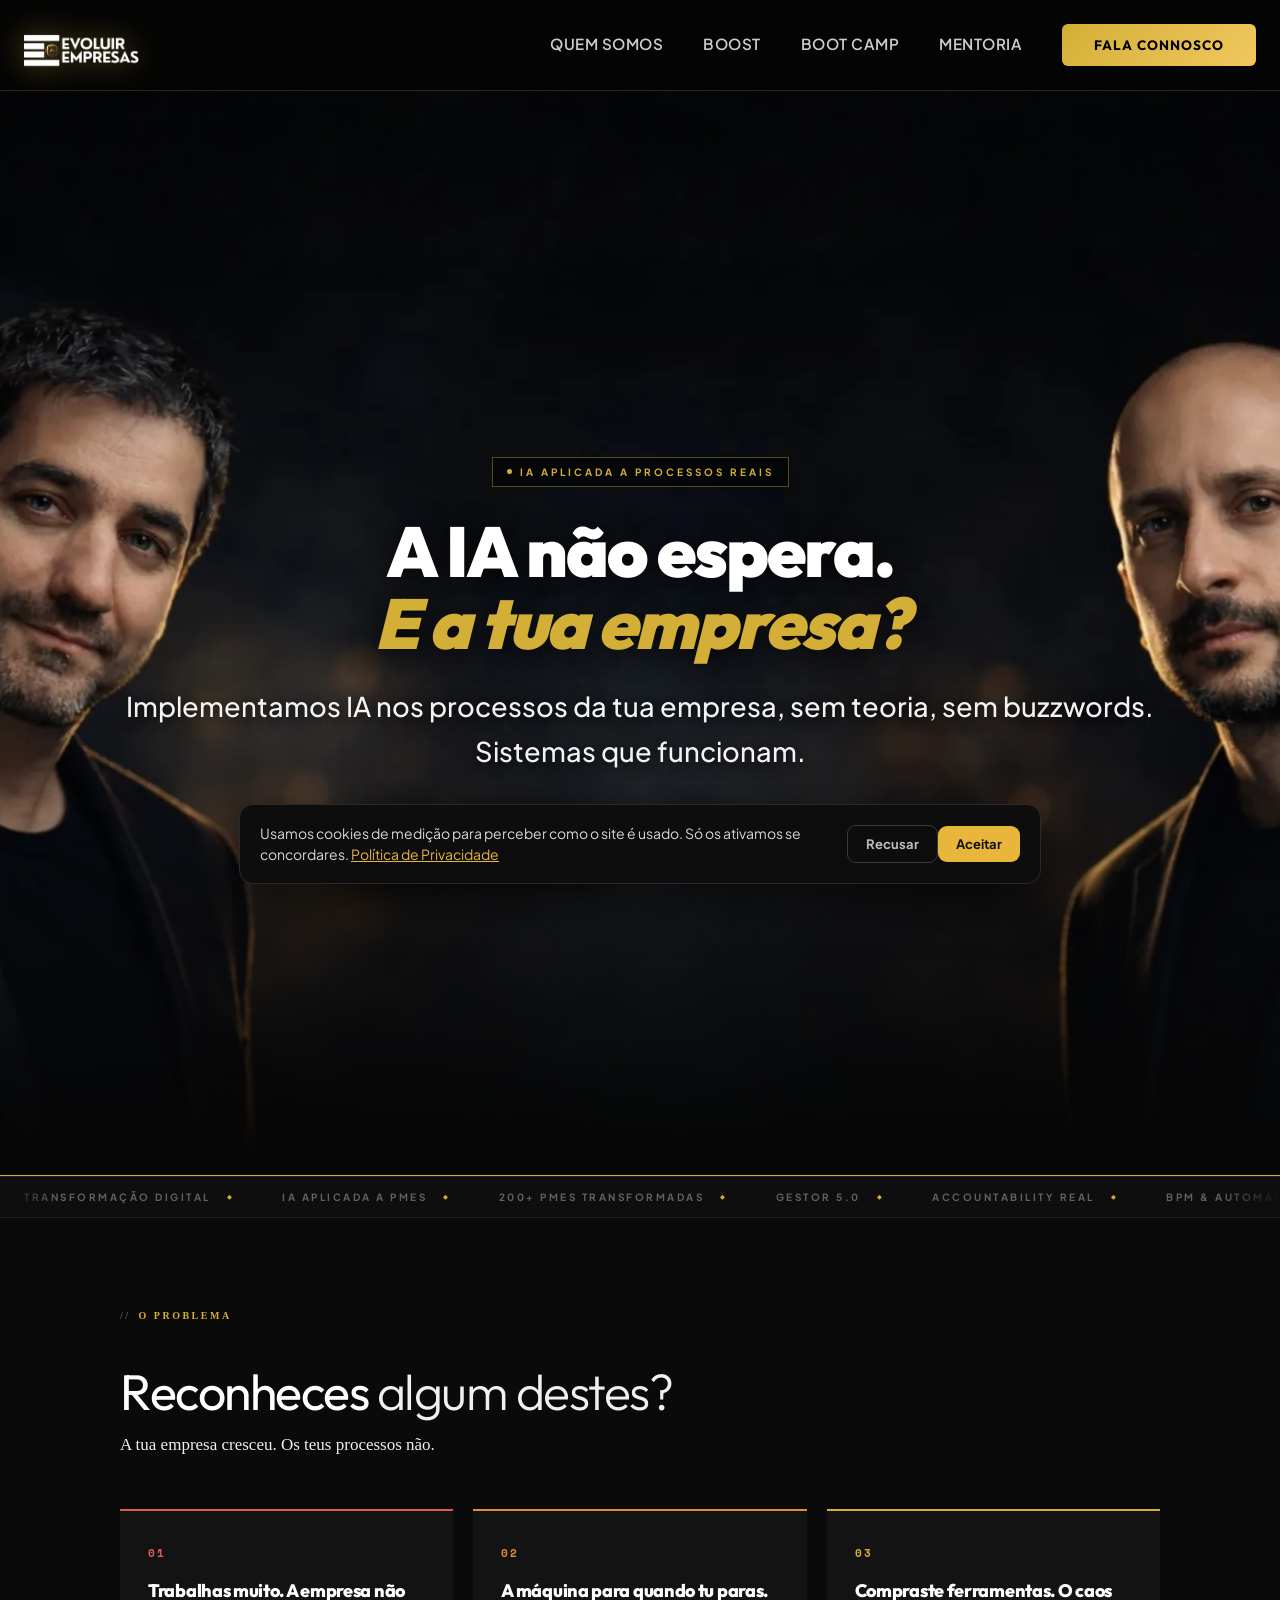
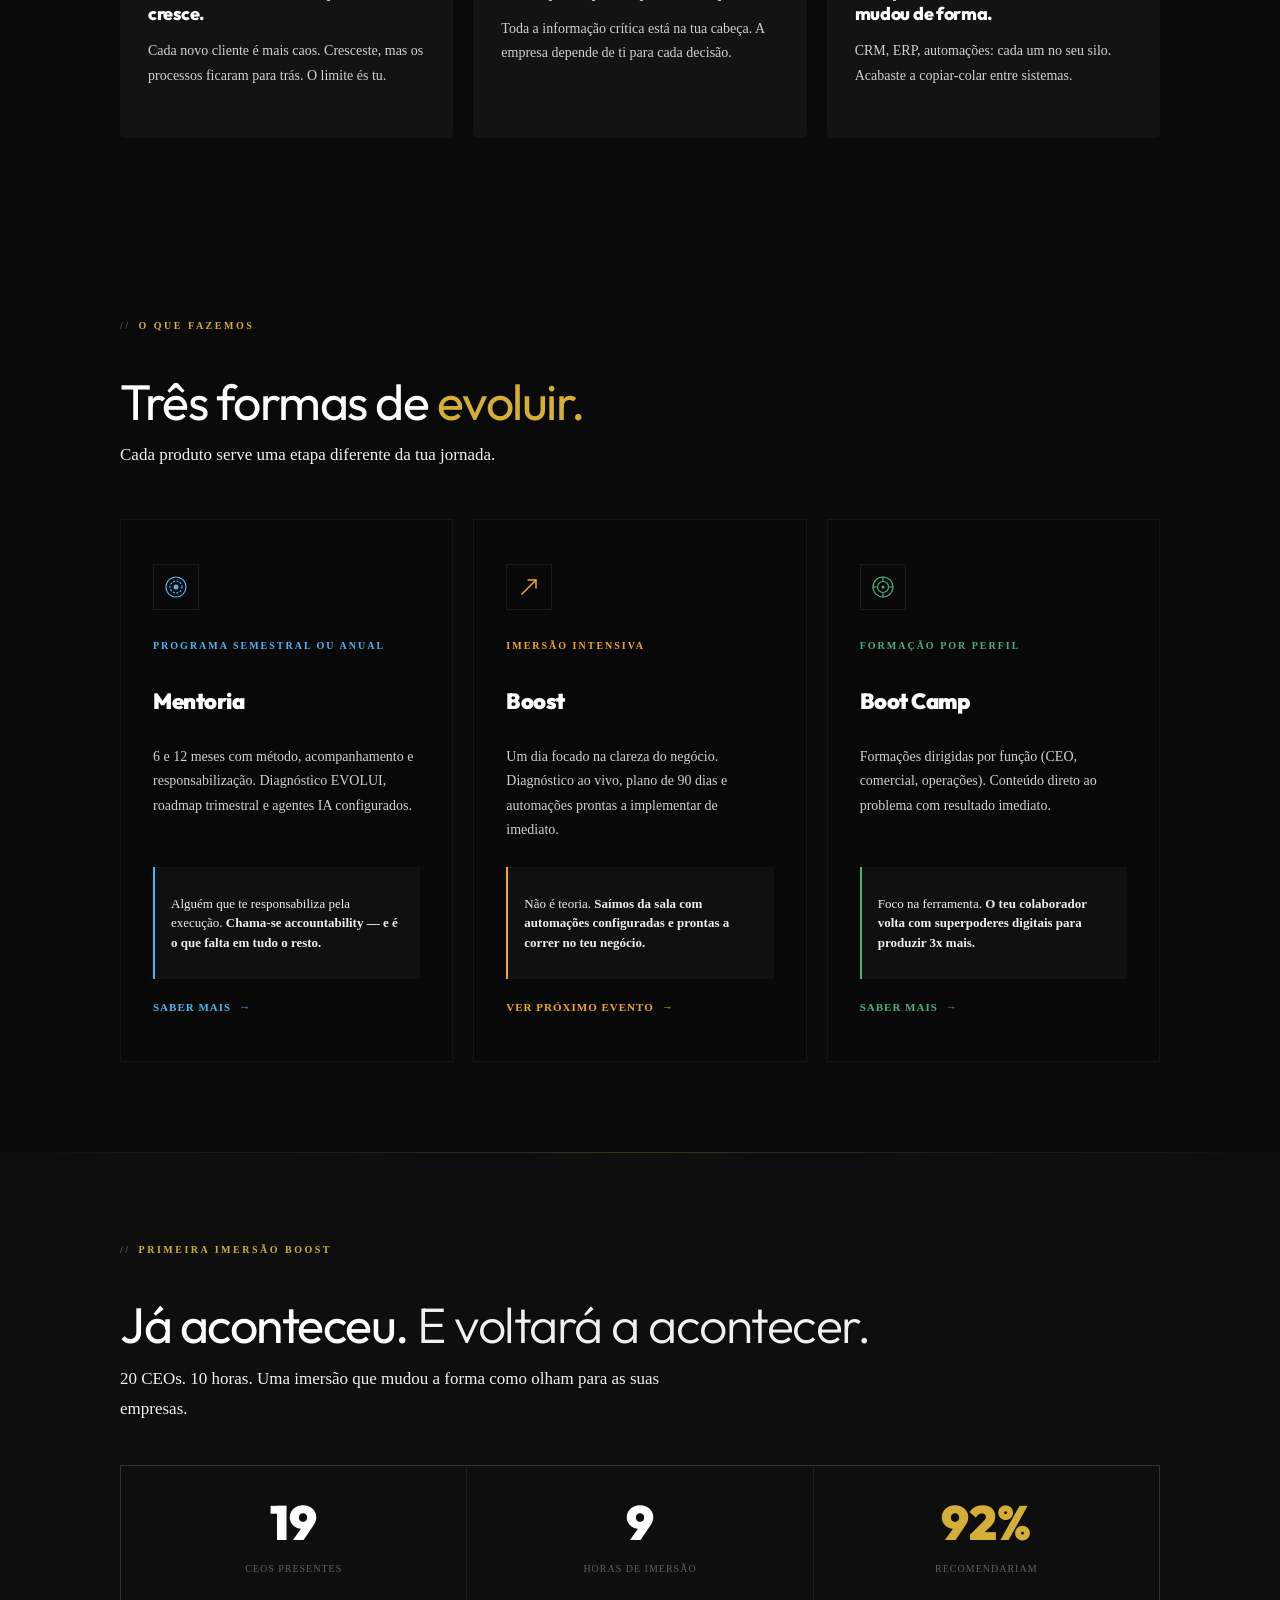
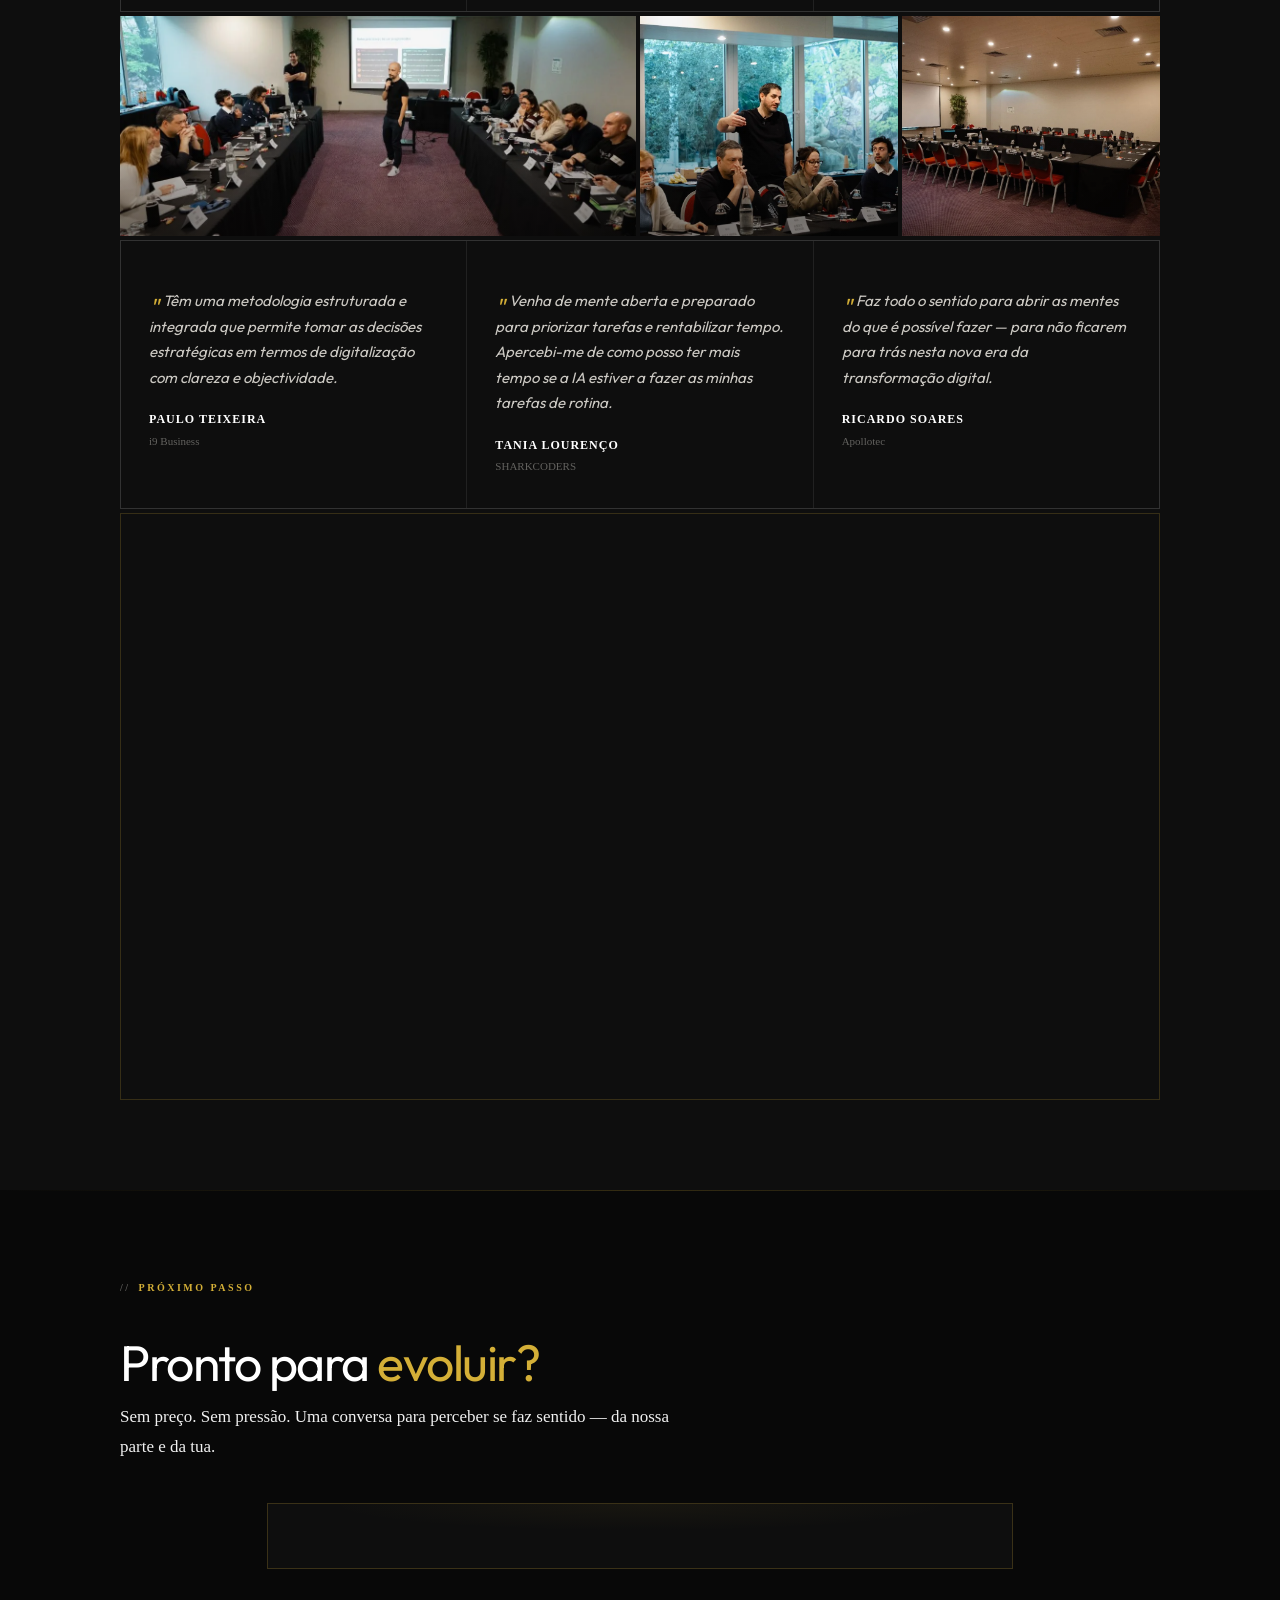
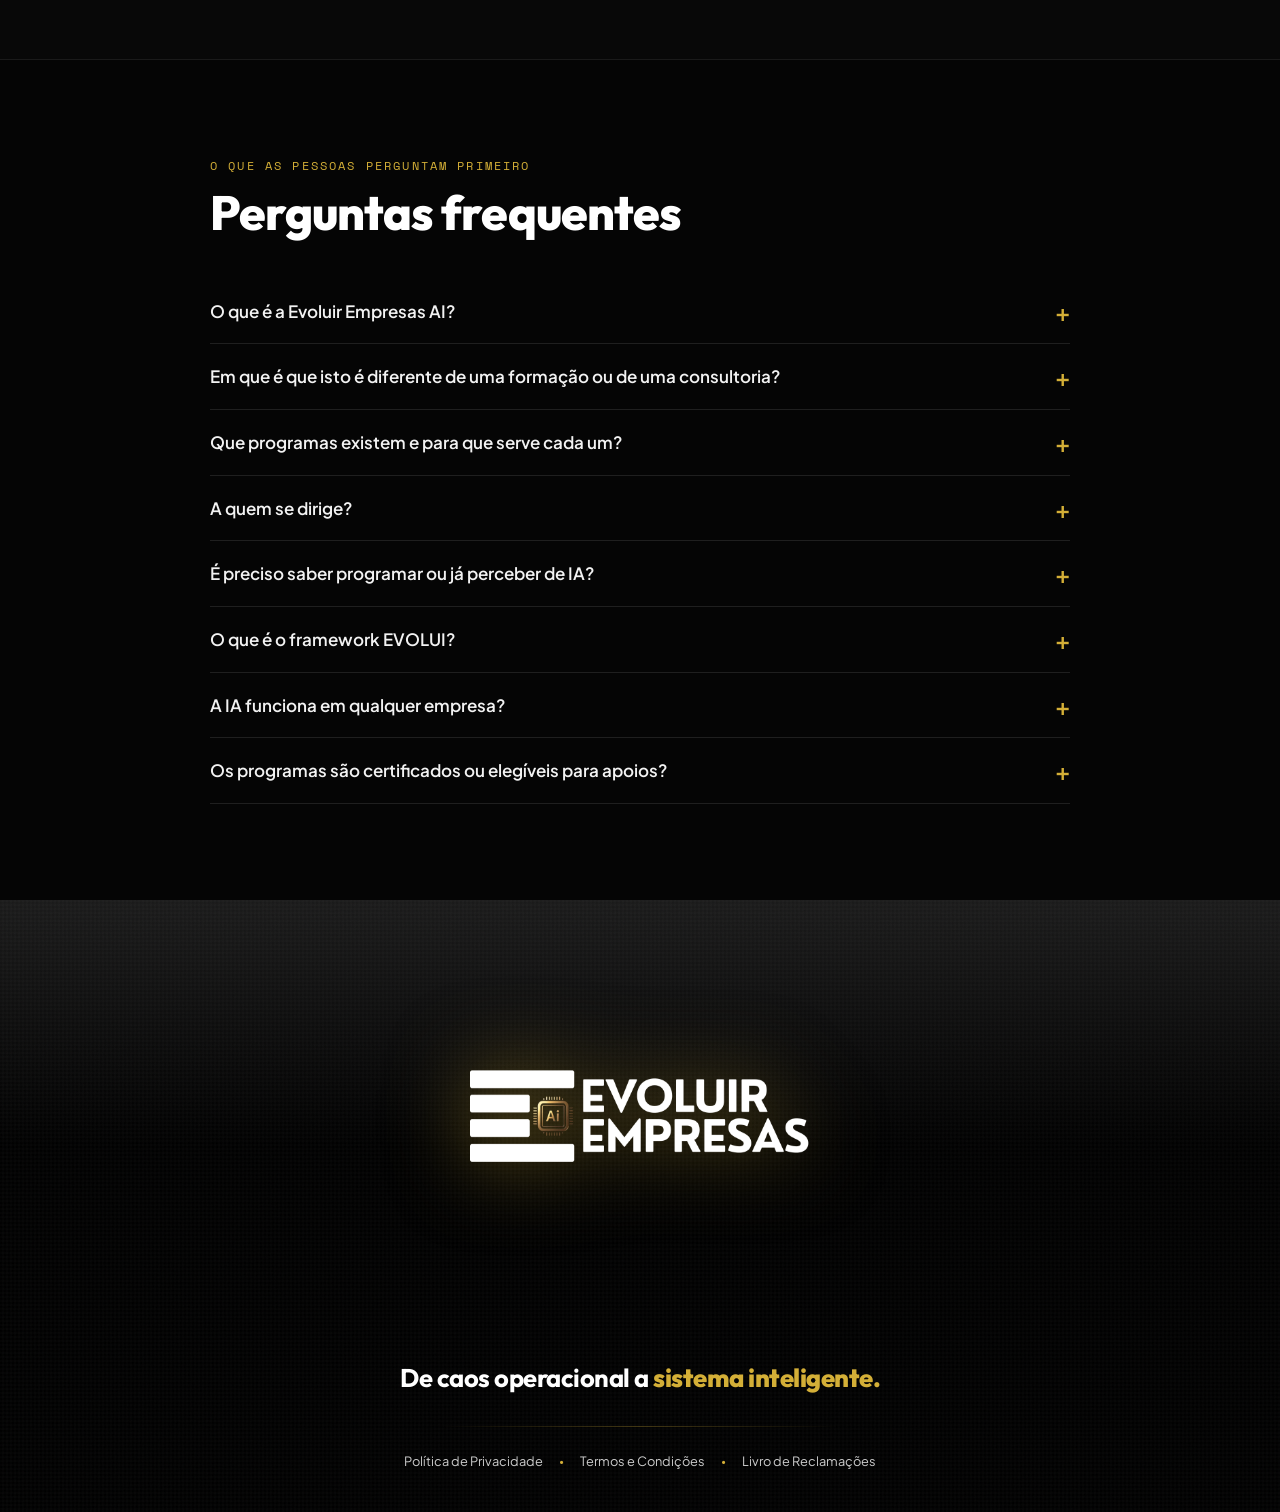
==== commit e7be7697: "Performance: CSS embutido, preload do LCP, imagens dimensionadas e lazy, formulario CRM diferido" ====
--- a/index.html
+++ b/index.html
@@ -24,8 +24,9 @@
 <link rel="icon" href="/favicon.ico" sizes="any">
 <link rel="preload" as="font" type="font/woff2" crossorigin href="/assets/fonts/QGYvz_MVcBeNP4NJtEtq.woff2">
 <link rel="preload" as="font" type="font/woff2" crossorigin href="/assets/fonts/LDIoaomQNQcsA88c7O9yZ4KMCoOg4Ko20yw.woff2">
-<link rel="stylesheet" href="/assets/css/base.css?v=a356ede8">
-<link rel="stylesheet" href="/assets/css/home.css?v=1d110f05">
+<link rel="preload" as="image" fetchpriority="high" href="/assets/img/untitled_design_9_1x.webp" media="(max-width:768px)">
+<link rel="preload" as="image" fetchpriority="high" href="/assets/img/untitled_design_7_1x.webp" media="(min-width:769px)">
+<style>@font-face{font-family:'Outfit';font-style:normal;font-weight:300;font-display:swap;src:url(/assets/fonts/QGYvz_MVcBeNP4NJuktqQ4E.woff2) format('woff2');unicode-range:U+0100-02BA,U+02BD-02C5,U+02C7-02CC,U+02CE-02D7,U+02DD-02FF,U+0304,U+0308,U+0329,U+1D00-1DBF,U+1E00-1E9F,U+1EF2-1EFF,U+2020,U+20A0-20AB,U+20AD-20C4,U+2113,U+2C60-2C7F,U+A720-A7FF}@font-face{font-family:'Outfit';font-style:normal;font-weight:300;font-display:swap;src:url(/assets/fonts/QGYvz_MVcBeNP4NJtEtq.woff2) format('woff2');unicode-range:U+0000-00FF,U+0131,U+0152-0153,U+02BB-02BC,U+02C6,U+02DA,U+02DC,U+0304,U+0308,U+0329,U+2000-206F,U+20AC,U+2122,U+2191,U+2193,U+2212,U+2215,U+FEFF,U+FFFD}@font-face{font-family:'Outfit';font-style:normal;font-weight:400;font-display:swap;src:url(/assets/fonts/QGYvz_MVcBeNP4NJuktqQ4E.woff2) format('woff2');unicode-range:U+0100-02BA,U+02BD-02C5,U+02C7-02CC,U+02CE-02D7,U+02DD-02FF,U+0304,U+0308,U+0329,U+1D00-1DBF,U+1E00-1E9F,U+1EF2-1EFF,U+2020,U+20A0-20AB,U+20AD-20C4,U+2113,U+2C60-2C7F,U+A720-A7FF}@font-face{font-family:'Outfit';font-style:normal;font-weight:400;font-display:swap;src:url(/assets/fonts/QGYvz_MVcBeNP4NJtEtq.woff2) format('woff2');unicode-range:U+0000-00FF,U+0131,U+0152-0153,U+02BB-02BC,U+02C6,U+02DA,U+02DC,U+0304,U+0308,U+0329,U+2000-206F,U+20AC,U+2122,U+2191,U+2193,U+2212,U+2215,U+FEFF,U+FFFD}@font-face{font-family:'Outfit';font-style:normal;font-weight:700;font-display:swap;src:url(/assets/fonts/QGYvz_MVcBeNP4NJuktqQ4E.woff2) format('woff2');unicode-range:U+0100-02BA,U+02BD-02C5,U+02C7-02CC,U+02CE-02D7,U+02DD-02FF,U+0304,U+0308,U+0329,U+1D00-1DBF,U+1E00-1E9F,U+1EF2-1EFF,U+2020,U+20A0-20AB,U+20AD-20C4,U+2113,U+2C60-2C7F,U+A720-A7FF}@font-face{font-family:'Outfit';font-style:normal;font-weight:700;font-display:swap;src:url(/assets/fonts/QGYvz_MVcBeNP4NJtEtq.woff2) format('woff2');unicode-range:U+0000-00FF,U+0131,U+0152-0153,U+02BB-02BC,U+02C6,U+02DA,U+02DC,U+0304,U+0308,U+0329,U+2000-206F,U+20AC,U+2122,U+2191,U+2193,U+2212,U+2215,U+FEFF,U+FFFD}@font-face{font-family:'Outfit';font-style:normal;font-weight:800;font-display:swap;src:url(/assets/fonts/QGYvz_MVcBeNP4NJuktqQ4E.woff2) format('woff2');unicode-range:U+0100-02BA,U+02BD-02C5,U+02C7-02CC,U+02CE-02D7,U+02DD-02FF,U+0304,U+0308,U+0329,U+1D00-1DBF,U+1E00-1E9F,U+1EF2-1EFF,U+2020,U+20A0-20AB,U+20AD-20C4,U+2113,U+2C60-2C7F,U+A720-A7FF}@font-face{font-family:'Outfit';font-style:normal;font-weight:800;font-display:swap;src:url(/assets/fonts/QGYvz_MVcBeNP4NJtEtq.woff2) format('woff2');unicode-range:U+0000-00FF,U+0131,U+0152-0153,U+02BB-02BC,U+02C6,U+02DA,U+02DC,U+0304,U+0308,U+0329,U+2000-206F,U+20AC,U+2122,U+2191,U+2193,U+2212,U+2215,U+FEFF,U+FFFD}@font-face{font-family:'Outfit';font-style:normal;font-weight:900;font-display:swap;src:url(/assets/fonts/QGYvz_MVcBeNP4NJuktqQ4E.woff2) format('woff2');unicode-range:U+0100-02BA,U+02BD-02C5,U+02C7-02CC,U+02CE-02D7,U+02DD-02FF,U+0304,U+0308,U+0329,U+1D00-1DBF,U+1E00-1E9F,U+1EF2-1EFF,U+2020,U+20A0-20AB,U+20AD-20C4,U+2113,U+2C60-2C7F,U+A720-A7FF}@font-face{font-family:'Outfit';font-style:normal;font-weight:900;font-display:swap;src:url(/assets/fonts/QGYvz_MVcBeNP4NJtEtq.woff2) format('woff2');unicode-range:U+0000-00FF,U+0131,U+0152-0153,U+02BB-02BC,U+02C6,U+02DA,U+02DC,U+0304,U+0308,U+0329,U+2000-206F,U+20AC,U+2122,U+2191,U+2193,U+2212,U+2215,U+FEFF,U+FFFD}@font-face{font-family:'Plus Jakarta Sans';font-style:normal;font-weight:400;font-display:swap;src:url(/assets/fonts/LDIoaomQNQcsA88c7O9yZ4KMCoOg4Ko40yyygA.woff2) format('woff2');unicode-range:U+0100-02BA,U+02BD-02C5,U+02C7-02CC,U+02CE-02D7,U+02DD-02FF,U+0304,U+0308,U+0329,U+1D00-1DBF,U+1E00-1E9F,U+1EF2-1EFF,U+2020,U+20A0-20AB,U+20AD-20C4,U+2113,U+2C60-2C7F,U+A720-A7FF}@font-face{font-family:'Plus Jakarta Sans';font-style:normal;font-weight:400;font-display:swap;src:url(/assets/fonts/LDIoaomQNQcsA88c7O9yZ4KMCoOg4Ko20yw.woff2) format('woff2');unicode-range:U+0000-00FF,U+0131,U+0152-0153,U+02BB-02BC,U+02C6,U+02DA,U+02DC,U+0304,U+0308,U+0329,U+2000-206F,U+20AC,U+2122,U+2191,U+2193,U+2212,U+2215,U+FEFF,U+FFFD}@font-face{font-family:'Plus Jakarta Sans';font-style:normal;font-weight:500;font-display:swap;src:url(/assets/fonts/LDIoaomQNQcsA88c7O9yZ4KMCoOg4Ko40yyygA.woff2) format('woff2');unicode-range:U+0100-02BA,U+02BD-02C5,U+02C7-02CC,U+02CE-02D7,U+02DD-02FF,U+0304,U+0308,U+0329,U+1D00-1DBF,U+1E00-1E9F,U+1EF2-1EFF,U+2020,U+20A0-20AB,U+20AD-20C4,U+2113,U+2C60-2C7F,U+A720-A7FF}@font-face{font-family:'Plus Jakarta Sans';font-style:normal;font-weight:500;font-display:swap;src:url(/assets/fonts/LDIoaomQNQcsA88c7O9yZ4KMCoOg4Ko20yw.woff2) format('woff2');unicode-range:U+0000-00FF,U+0131,U+0152-0153,U+02BB-02BC,U+02C6,U+02DA,U+02DC,U+0304,U+0308,U+0329,U+2000-206F,U+20AC,U+2122,U+2191,U+2193,U+2212,U+2215,U+FEFF,U+FFFD}@font-face{font-family:'Plus Jakarta Sans';font-style:normal;font-weight:600;font-display:swap;src:url(/assets/fonts/LDIoaomQNQcsA88c7O9yZ4KMCoOg4Ko40yyygA.woff2) format('woff2');unicode-range:U+0100-02BA,U+02BD-02C5,U+02C7-02CC,U+02CE-02D7,U+02DD-02FF,U+0304,U+0308,U+0329,U+1D00-1DBF,U+1E00-1E9F,U+1EF2-1EFF,U+2020,U+20A0-20AB,U+20AD-20C4,U+2113,U+2C60-2C7F,U+A720-A7FF}@font-face{font-family:'Plus Jakarta Sans';font-style:normal;font-weight:600;font-display:swap;src:url(/assets/fonts/LDIoaomQNQcsA88c7O9yZ4KMCoOg4Ko20yw.woff2) format('woff2');unicode-range:U+0000-00FF,U+0131,U+0152-0153,U+02BB-02BC,U+02C6,U+02DA,U+02DC,U+0304,U+0308,U+0329,U+2000-206F,U+20AC,U+2122,U+2191,U+2193,U+2212,U+2215,U+FEFF,U+FFFD}@font-face{font-family:'Plus Jakarta Sans';font-style:normal;font-weight:700;font-display:swap;src:url(/assets/fonts/LDIoaomQNQcsA88c7O9yZ4KMCoOg4Ko40yyygA.woff2) format('woff2');unicode-range:U+0100-02BA,U+02BD-02C5,U+02C7-02CC,U+02CE-02D7,U+02DD-02FF,U+0304,U+0308,U+0329,U+1D00-1DBF,U+1E00-1E9F,U+1EF2-1EFF,U+2020,U+20A0-20AB,U+20AD-20C4,U+2113,U+2C60-2C7F,U+A720-A7FF}@font-face{font-family:'Plus Jakarta Sans';font-style:normal;font-weight:700;font-display:swap;src:url(/assets/fonts/LDIoaomQNQcsA88c7O9yZ4KMCoOg4Ko20yw.woff2) format('woff2');unicode-range:U+0000-00FF,U+0131,U+0152-0153,U+02BB-02BC,U+02C6,U+02DA,U+02DC,U+0304,U+0308,U+0329,U+2000-206F,U+20AC,U+2122,U+2191,U+2193,U+2212,U+2215,U+FEFF,U+FFFD}@font-face{font-family:'Space Mono';font-style:normal;font-weight:400;font-display:swap;src:url(/assets/fonts/i7dPIFZifjKcF5UAWdDRYE98RWq7.woff2) format('woff2');unicode-range:U+0100-02BA,U+02BD-02C5,U+02C7-02CC,U+02CE-02D7,U+02DD-02FF,U+0304,U+0308,U+0329,U+1D00-1DBF,U+1E00-1E9F,U+1EF2-1EFF,U+2020,U+20A0-20AB,U+20AD-20C4,U+2113,U+2C60-2C7F,U+A720-A7FF}@font-face{font-family:'Space Mono';font-style:normal;font-weight:400;font-display:swap;src:url(/assets/fonts/i7dPIFZifjKcF5UAWdDRYEF8RQ.woff2) format('woff2');unicode-range:U+0000-00FF,U+0131,U+0152-0153,U+02BB-02BC,U+02C6,U+02DA,U+02DC,U+0304,U+0308,U+0329,U+2000-206F,U+20AC,U+2122,U+2191,U+2193,U+2212,U+2215,U+FEFF,U+FFFD}@font-face{font-family:'Space Mono';font-style:normal;font-weight:700;font-display:swap;src:url(/assets/fonts/i7dMIFZifjKcF5UAWdDRaPpZUFuaHjyV.woff2) format('woff2');unicode-range:U+0100-02BA,U+02BD-02C5,U+02C7-02CC,U+02CE-02D7,U+02DD-02FF,U+0304,U+0308,U+0329,U+1D00-1DBF,U+1E00-1E9F,U+1EF2-1EFF,U+2020,U+20A0-20AB,U+20AD-20C4,U+2113,U+2C60-2C7F,U+A720-A7FF}@font-face{font-family:'Space Mono';font-style:normal;font-weight:700;font-display:swap;src:url(/assets/fonts/i7dMIFZifjKcF5UAWdDRaPpZUFWaHg.woff2) format('woff2');unicode-range:U+0000-00FF,U+0131,U+0152-0153,U+02BB-02BC,U+02C6,U+02DA,U+02DC,U+0304,U+0308,U+0329,U+2000-206F,U+20AC,U+2122,U+2191,U+2193,U+2212,U+2215,U+FEFF,U+FFFD}.ev-cookies{position:fixed;left:16px;right:16px;bottom:16px;z-index:99999;max-width:760px;margin:0 auto;background:#0d0d0d;border:1px solid #2a2a2a;border-radius:14px;padding:18px 20px;display:flex;gap:16px;align-items:center;flex-wrap:wrap;box-shadow:0 18px 50px rgba(0,0,0,.55);font-family:'Plus Jakarta Sans',system-ui,sans-serif}.ev-cookies p{margin:0;flex:1 1 320px;color:#d7d7d7;font-size:.875rem;line-height:1.5}.ev-cookies a{color:#e8b63a;text-decoration:underline}.ev-cookies button{border:0;border-radius:9px;padding:10px 18px;font-weight:700;cursor:pointer;font-size:.8125rem;font-family:inherit}.ev-cookies .ev-sim{background:#e8b63a;color:#111}.ev-cookies .ev-nao{background:transparent;color:#bdbdbd;border:1px solid #3a3a3a}@media(max-width:640px){.ev-cookies{flex-direction:column;align-items:stretch}.ev-cookies div{display:flex;gap:10px}.ev-cookies button{flex:1}}:root{--primary:#2fc6f6 !important;--primary-darken-1:hsl(194.47,92%,55%);--primary-darken-2:hsl(194.47,92%,52%);--primary-darken-3:hsl(194.47,92%,47%);--primary-lighten-1:hsl(194.47,92%,67%);--primary-opacity-0:rgba(47,198,246,0);--primary-opacity-0_05:rgba(47,198,246,0.05);--primary-opacity-0_1:rgba(47,198,246,0.1);--primary-opacity-0_15:rgba(47,198,246,0.15);--primary-opacity-0_2:rgba(47,198,246,0.2);--primary-opacity-0_25:rgba(47,198,246,0.25);--primary-opacity-0_3:rgba(47,198,246,0.3);--primary-opacity-0_35:rgba(47,198,246,0.35);--primary-opacity-0_4:rgba(47,198,246,0.4);--primary-opacity-0_45:rgba(47,198,246,0.45);--primary-opacity-0_5:rgba(47,198,246,0.5);--primary-opacity-0_55:rgba(47,198,246,0.55);--primary-opacity-0_6:rgba(47,198,246,0.6);--primary-opacity-0_65:rgba(47,198,246,0.65);--primary-opacity-0_7:rgba(47,198,246,0.7);--primary-opacity-0_75:rgba(47,198,246,0.75);--primary-opacity-0_8:rgba(47,198,246,0.8);--primary-opacity-0_85:rgba(47,198,246,0.85);--primary-opacity-0_9:rgba(47,198,246,0.9);--primary-opacity-0_95:rgba(47,198,246,0.95);--theme-color-main:hsl(194.47,20%,20%);--theme-color-secondary:hsl(194.47,20%,80%);--theme-color-title:hsl(194.47,20%,20%);--theme-color-strict-inverse:#ffffff}main.landing-public-mode{line-height:1.6;font-weight:400}.landing-public-mode .h1,.landing-public-mode .h2,.landing-public-mode .h3,.landing-public-mode .h4,.landing-public-mode .h5,.landing-public-mode .h6,.landing-public-mode .h7,.landing-public-mode h1,.landing-public-mode h2,.landing-public-mode h3,.landing-public-mode h4,.landing-public-mode h5,.landing-public-mode h6{font-weight:400}:root{--gold:#D4AF37;--gold2:#F0C75E;--grad:linear-gradient(135deg,#D4AF37 0%,#F0C75E 100%);--bg:#050505;--bg2:#0a0a0a;--bg3:#0e0e0e;--bg4:#131313;--text:#EDEAE3;--mid:rgba(237,234,227,.85);--dim:rgba(237,234,227,.38);--bd:rgba(255,255,255,.08);--gold-bd:rgba(212,175,55,.22);--gold-bg:rgba(212,175,55,.07)}body{padding-top:90px!important;margin:0!important;background:var(--bg);color:var(--text)}@media(max-width:968px){body{padding-top:70px!important}}main.landing-public-mode{padding-top:0!important}.eh{background:rgba(5,5,5,.95);backdrop-filter:blur(10px);height:90px;padding:0 1.5rem;position:fixed;top:0;left:0;right:0;z-index:99999;border-bottom:1px solid var(--gold-bd);display:flex;align-items:center}.eh-c{max-width:1400px;width:100%;margin:0 auto;display:flex;justify-content:space-between;align-items:center}.eh-logo img{height:115px;width:auto;position:relative;top:15px;filter:drop-shadow(0 0 15px rgba(212,175,55,.5));transition:all .3s ease}.eh-logo:hover img{transform:scale(1.05);filter:drop-shadow(0 0 25px rgba(212,175,55,.8))}.eh-nav{display:flex;align-items:center;gap:2.5rem;list-style:none;margin:0;padding:0}.eh-nav li a.eh-link{color:#fff;text-decoration:none;font-family:'Plus Jakarta Sans',sans-serif;font-size:.95rem;font-weight:600;text-transform:uppercase;letter-spacing:.5px;opacity:.8;transition:all .3s ease;border-bottom:2px solid transparent;padding-bottom:2px}.eh-nav li a.eh-link:hover{color:var(--gold);opacity:1;border-bottom-color:var(--gold)}ul.eh-nav li a.eh-cta{padding:.75rem 2rem!important;background:var(--grad)!important;color:#000!important;border-radius:6px!important;font-family:'Outfit',sans-serif!important;font-size:.85rem!important;font-weight:700!important;text-transform:uppercase!important;letter-spacing:1px!important;opacity:1!important;text-decoration:none!important;border:none!important;transition:all .3s!important}ul.eh-nav li a.eh-cta:hover{transform:translateY(-3px)!important;box-shadow:0 0 25px rgba(212,175,55,.6)!important}.eh-burger{display:none;cursor:pointer;background:transparent;border:none;z-index:1002;padding:10px}.eh-burger .bar{display:block;width:25px;height:3px;margin:5px auto;background:var(--gold);border-radius:2px;transition:all .3s ease-in-out}.eh-burger.active .bar:nth-child(2){opacity:0}.eh-burger.active .bar:nth-child(1){transform:translateY(8px) rotate(45deg)}.eh-burger.active .bar:nth-child(3){transform:translateY(-8px) rotate(-45deg)}@media(max-width:968px){.eh{height:70px;padding:0 1rem}.eh-logo img{height:90px;top:10px}.eh-burger{display:block}.eh-nav{position:fixed;left:-100%;top:70px;flex-direction:column;gap:1.5rem;background:rgba(5,5,5,.98);backdrop-filter:blur(15px);width:100%;text-align:center;padding:3rem 2rem;border-bottom:1px solid var(--gold);height:calc(100vh - 70px);overflow-y:auto;transition:.4s cubic-bezier(.4,0,.2,1)}.eh-nav.active{left:0}.eh-nav li a.eh-link{font-size:1.3rem;display:block;padding:15px 0;border-bottom:1px solid rgba(255,255,255,.08)}ul.eh-nav li a.eh-cta{display:inline-block!important;width:100%!important;margin-top:2rem!important;padding:1rem!important}}.e-hero{background:var(--bg);color:#fff;padding:12rem 1.5rem 8rem;position:relative;overflow:hidden;border-bottom:1px solid var(--gold);min-height:85vh;display:flex;align-items:center;justify-content:center;font-family:'Plus Jakarta Sans',sans-serif;background-image:url('/assets/img/untitled_design_7_1x.webp');background-repeat:no-repeat;background-size:cover;background-position:center 15%}.e-hero::after{content:'';position:absolute;inset:0;background:linear-gradient(to bottom,rgba(0,0,0,.3) 0%,rgba(0,0,0,0) 30%,rgba(0,0,0,0) 60%,rgba(5,5,5,1) 100%);z-index:1;pointer-events:none}.e-hero-mobile{display:none}.e-hero-c{max-width:1100px;margin:0 auto;text-align:center;position:relative;z-index:10}.e-hero-chip{display:inline-flex;align-items:center;gap:8px;min-height:28px;padding:0 14px;border:1px solid rgba(212,175,55,.4);background:rgba(0,0,0,.45);backdrop-filter:blur(10px);font-family:'Plus Jakarta Sans',sans-serif;font-size:10px;font-weight:700;letter-spacing:3px;color:var(--gold);text-transform:uppercase;margin-bottom:28px}.e-hero-chip-dot{width:5px;height:5px;border-radius:50%;background:var(--gold)}.e-hero-h1{font-family:'Outfit',sans-serif!important;font-size:clamp(42px,5.5vw,88px)!important;font-weight:900!important;line-height:1.03!important;letter-spacing:-2px;margin:0 0 1.5rem 0;color:#fff;text-shadow:0 4px 30px rgba(0,0,0,.8)}.e-hero-h1 .hl{color:var(--gold);font-style:italic}.e-hero-p{font-family:'Plus Jakarta Sans',sans-serif;font-size:1.7rem;font-weight:500;line-height:1.65;color:rgba(255,255,255,.95);margin:0 auto 2.1rem;max-width:1180px;text-shadow:0 2px 15px rgba(0,0,0,1)}.e-hero-cta{display:flex;justify-content:center;align-items:center;gap:20px;flex-wrap:wrap;position:relative;z-index:30}a.e-hero-btn{padding:1.25rem 3rem;font-family:'Outfit',sans-serif;font-size:1.05rem;font-weight:700;text-transform:uppercase;border-radius:8px;text-decoration:none!important;display:inline-block;background:var(--grad);color:#000!important;box-shadow:0 10px 30px rgba(0,0,0,.5);transition:transform .3s ease;letter-spacing:1px;position:relative;z-index:40;cursor:pointer}a.e-hero-btn:hover{transform:translateY(-3px)}.e-hero-note{font-size:.95rem;color:rgba(255,255,255,.6);font-family:'Plus Jakarta Sans',sans-serif;line-height:1.6;text-shadow:0 2px 10px rgba(0,0,0,.9)}@media(max-width:968px){.e-hero{display:block;padding:0 0 4rem 0;min-height:auto;background-image:none!important}.e-hero::after{display:none}.e-hero-mobile{display:block;width:100%;height:60vh;background-image:url('/assets/img/untitled_design_9_1x.webp');background-size:cover;background-position:center top;position:relative;z-index:0;-webkit-mask-image:linear-gradient(to bottom,black 85%,transparent 100%);mask-image:linear-gradient(to bottom,black 85%,transparent 100%)}.e-hero-c{padding:0 1.5rem;margin-top:-2rem;position:relative;z-index:20}.e-hero-h1{font-size:2.4rem!important;line-height:1.1!important;letter-spacing:-1px!important}.e-hero-p{font-size:1.18rem;font-weight:500;max-width:100%;margin-bottom:1.6rem;line-height:1.7}.e-hero-chip{margin-bottom:20px}.e-hero-cta{flex-direction:column;gap:12px}a.e-hero-btn{width:100%;text-align:center;padding:1rem 1.25rem;font-size:.95rem}.e-hero-note{font-size:.9rem;text-align:center}}.e-ticker-w{overflow:hidden;padding:12px 0;background:var(--bg3);border-top:1px solid rgba(255,255,255,.08);border-bottom:1px solid rgba(255,255,255,.08);position:relative}.e-ticker-w::before,.e-ticker-w::after{content:'';position:absolute;top:0;bottom:0;width:60px;z-index:1}.e-ticker-w::before{left:0;background:linear-gradient(90deg,var(--bg3),transparent)}.e-ticker-w::after{right:0;background:linear-gradient(-90deg,var(--bg3),transparent)}.e-ticker{display:flex;white-space:nowrap;animation:eTick 28s linear infinite}.e-ticker:hover{animation-play-state:paused}.e-ti{display:inline-flex;align-items:center;gap:16px;padding:0 24px;font-family:'Plus Jakarta Sans',sans-serif;font-size:10px;font-weight:700;letter-spacing:2.5px;text-transform:uppercase;color:rgba(237,234,227,.38)}.e-ts{color:var(--gold);font-size:6px}@keyframes eTick{from{transform:translateX(0)}to{transform:translateX(-50%)}}.es{position:relative;background:var(--bg2);color:#fff}.es-dark{background:var(--bg2)}.es-w{max-width:1040px;margin:0 auto;padding:90px 40px}.es-label{font-size:10px;font-weight:700;letter-spacing:2.5px;text-transform:uppercase;color:var(--gold);margin-bottom:14px;display:flex;align-items:center;gap:8px}.es-label::before{content:'//';color:var(--dim)}.es-h2{font-family:'Outfit',sans-serif;font-size:clamp(28px,4vw,50px);font-weight:900;line-height:1.05;letter-spacing:-1.5px;color:#fff;margin-bottom:12px}.es-h2 .d{font-weight:300;color:#f0f0f0}.es-h2 .a{color:var(--gold)}.es-sub{font-size:17px;color:#f0f0f0;max-width:560px;line-height:1.8;margin-top:12px}.e-rv{opacity:0;transform:translateY(28px);transition:opacity .65s ease,transform .65s ease}.e-rv.on{opacity:1;transform:none}.e-d1{transition-delay:.07s}.e-d2{transition-delay:.14s}.e-d3{transition-delay:.21s}.e-prob-grid{display:grid;grid-template-columns:repeat(3,1fr);gap:20px;margin-top:40px}.e-prob-card{background:var(--bg4);padding:36px 28px;position:relative;border-radius:4px;transition:background .25s}.e-prob-card:hover{background:#1c1c1c}.e-prob-card::before{content:'';position:absolute;top:0;left:0;right:0;height:2px}.e-prob-card:nth-child(1)::before{background:#E05A5A}.e-prob-card:nth-child(2)::before{background:#E08C3A}.e-prob-card:nth-child(3)::before{background:var(--gold)}.e-prob-n{font-family:'Space Mono',monospace;font-size:11px;font-weight:700;letter-spacing:2px;margin-bottom:14px;display:block}.e-prob-card:nth-child(1) .e-prob-n{color:#E05A5A}.e-prob-card:nth-child(2) .e-prob-n{color:#E08C3A}.e-prob-card:nth-child(3) .e-prob-n{color:var(--gold)}.e-prob-card h3{font-family:'Outfit',sans-serif;font-size:18px;font-weight:800;color:#fff;margin-bottom:12px;letter-spacing:-.3px;line-height:1.25}.e-prob-card p{font-size:14px;color:#d1d1d1;line-height:1.75}.e-prod-grid{display:grid;grid-template-columns:repeat(3,1fr);gap:20px;margin-top:40px}.e-prod-card{background:#080808;padding:44px 32px;display:flex;flex-direction:column;position:relative;transition:background .25s;text-decoration:none;color:inherit;border:1px solid rgba(255,255,255,.05)}.e-prod-card:hover{background:var(--bg3);border-color:var(--c)}.e-prod-card:nth-child(1){--c:#4CB5F5}.e-prod-card:nth-child(2){--c:#F5A623}.e-prod-card:nth-child(3){--c:#4CAF7D}.e-prod-icon{width:44px;height:44px;border:1px solid rgba(255,255,255,.08);display:flex;align-items:center;justify-content:center;margin-bottom:28px;transition:all .25s}.e-prod-card:hover .e-prod-icon{border-color:var(--c);background:rgba(255,255,255,.04)}.e-prod-eyebrow{font-size:10px;font-weight:700;letter-spacing:2px;text-transform:uppercase;color:var(--c);margin-bottom:8px}.e-prod-card h3{font-family:'Outfit',sans-serif;font-size:22px;font-weight:900;color:#fff;letter-spacing:-.5px;margin-bottom:12px}.e-prod-card p{font-size:14px;color:#d1d1d1;line-height:1.75;flex:1;margin-bottom:24px}.e-prod-acc{margin-top:auto;padding:14px 16px;border-left:2px solid var(--c);background:rgba(255,255,255,.03);min-height:84px;display:flex;align-items:center}.e-prod-acc span{font-size:13px;color:#eee;line-height:1.5}.e-prod-link{margin-top:20px;font-size:11px;font-weight:700;letter-spacing:1px;text-transform:uppercase;color:var(--c);display:inline-flex;align-items:center;gap:8px;transition:gap .2s}.e-prod-card:hover .e-prod-link{gap:16px}@media(max-width:768px){.es-w{padding:64px 20px}.e-prob-grid,.e-prod-grid{grid-template-columns:1fr;gap:15px}}.e-prova{position:relative;background:var(--bg3)}.e-prova::before{content:'';position:absolute;top:0;left:0;right:0;height:1px;background:linear-gradient(90deg,transparent,var(--gold-bd),transparent)}.e-stats-grid{display:grid;grid-template-columns:repeat(3,1fr);gap:1px;background:rgba(255,255,255,.08);border:1px solid rgba(255,255,255,.08);margin-bottom:4px}.e-stat{background:var(--bg3);padding:32px 24px;text-align:center;transition:background .2s}.e-stat:hover{background:#161616}.e-stat-n{font-family:'Outfit',sans-serif;font-size:clamp(28px,5vw,48px);font-weight:900;color:#fff;line-height:1;display:block;margin-bottom:8px}.e-stat-n.gold{color:var(--gold)}.e-stat-l{font-size:10px;color:var(--dim);text-transform:uppercase;letter-spacing:1px}.e-fotos{display:grid;grid-template-columns:2fr 1fr 1fr;grid-template-rows:220px;gap:4px;margin-bottom:4px}.e-foto{overflow:hidden;position:relative;background:var(--bg4)}.e-foto img{width:100%;height:100%;object-fit:cover;transition:transform .6s ease;display:block}.e-foto:hover img{transform:scale(1.06)}.e-foto::after{content:'';position:absolute;inset:0;background:linear-gradient(to top,rgba(5,5,5,.5),transparent 60%);pointer-events:none}.e-testi-grid{display:grid;grid-template-columns:repeat(3,1fr);gap:1px;background:rgba(255,255,255,.08);border:1px solid rgba(255,255,255,.08);margin-top:4px}.e-testi{background:var(--bg3);padding:32px 28px;transition:background .2s}.e-testi:hover{background:var(--bg4)}.e-testi-quote{font-family:'Outfit',sans-serif;font-size:15px;font-style:italic;color:rgba(237,234,227,.85);line-height:1.7;margin-bottom:20px}.e-testi-quote::before{content:'"';color:var(--gold);font-size:24px;line-height:0;vertical-align:-.4em;margin-right:4px}.e-testi-author{font-size:12px;font-weight:700;color:#fff;text-transform:uppercase;letter-spacing:1px}.e-testi-role{font-size:11px;color:var(--dim);margin-top:3px}@media(max-width:768px){.e-stats-grid{grid-template-columns:1fr}.e-fotos{grid-template-columns:1fr 1fr;grid-template-rows:160px 160px}.e-fotos .e-foto:first-child{grid-column:span 2}.e-testi-grid{grid-template-columns:1fr}}.e-form-s{position:relative;background:#080808}.e-form-s::before{content:'';position:absolute;top:0;left:0;right:0;height:1px;background:linear-gradient(90deg,transparent,var(--gold-bd),transparent)}.e-form-inner{max-width:680px;margin:0 auto;background:var(--bg3);border:1px solid var(--gold-bd);padding:56px 52px;position:relative;overflow:hidden}.e-form-inner::before{content:'';position:absolute;inset:0;background:radial-gradient(ellipse 60% 60% at 50% 0%,rgba(212,175,55,.05) 0%,transparent 70%);pointer-events:none}.e-form-row{display:grid;grid-template-columns:1fr 1fr;gap:14px;margin-bottom:14px}.e-form-group{display:flex;flex-direction:column;gap:7px;margin-bottom:14px}.e-form-label{font-family:'Space Mono',monospace;font-size:10px;font-weight:700;letter-spacing:2px;text-transform:uppercase;color:var(--dim)}.e-form-input,.e-form-select,.e-form-textarea{background:rgba(255,255,255,.04);border:1px solid rgba(255,255,255,.08);color:var(--text);padding:14px 18px;font-size:15px;font-family:'Plus Jakarta Sans',sans-serif;outline:none;transition:border-color .25s,background .2s;width:100%;border-radius:0;-webkit-appearance:none}.e-form-input:focus,.e-form-select:focus,.e-form-textarea:focus{border-color:rgba(212,175,55,.45);background:rgba(212,175,55,.03)}.e-form-input::placeholder,.e-form-textarea::placeholder{color:rgba(237,234,227,.25)}.e-form-select option{background:#111}.e-form-textarea{resize:vertical;min-height:90px}.e-form-btn{width:100%;height:52px;background:var(--grad);color:#000;border:none;font-family:'Outfit',sans-serif;font-size:12px;font-weight:800;letter-spacing:2.5px;text-transform:uppercase;cursor:pointer;margin-top:8px;display:flex;align-items:center;justify-content:center;gap:8px;transition:all .2s;position:relative;overflow:hidden}.e-form-btn::before{content:'';position:absolute;inset:0;background:rgba(255,255,255,.15);transform:translateX(-110%) skewX(-15deg);transition:transform .4s}.e-form-btn:hover{transform:translateY(-2px);box-shadow:0 8px 30px rgba(212,175,55,.35)}.e-form-btn:hover::before{transform:translateX(110%) skewX(-15deg)}.e-form-note{font-size:11px;color:rgba(237,234,227,.25);margin-top:12px;line-height:1.6}.e-form-success{display:none;text-align:center;padding:56px 0}.e-form-success h3{font-family:'Outfit',sans-serif;font-size:22px;color:var(--gold);margin-bottom:12px}.e-form-success p{color:var(--mid);font-size:15px;line-height:1.7}.e-form-bitrix-wrap{max-width:680px;margin:0 auto;background:var(--bg3);border:1px solid var(--gold-bd);padding:32px;position:relative;overflow:hidden}.e-form-bitrix-wrap::before{content:'';position:absolute;inset:0;background:radial-gradient(ellipse 60% 60% at 50% 0%,rgba(212,175,55,.05) 0%,transparent 70%);pointer-events:none}.e-form-bitrix-wrap>*{position:relative;z-index:1}@media(max-width:768px){.e-form-inner{padding:36px 20px}.e-form-row{grid-template-columns:1fr}}.e-footer{background:linear-gradient(180deg,#1a1a1a 0%,#000000 40%);position:relative;padding:4rem 1.5rem 2.5rem;overflow:hidden}.e-footer-noise{position:absolute;inset:0;background-image:repeating-linear-gradient(0deg,transparent,transparent 2px,rgba(255,255,255,.03) 2px,rgba(255,255,255,.03) 4px),repeating-linear-gradient(90deg,transparent,transparent 2px,rgba(255,255,255,.03) 2px,rgba(255,255,255,.03) 4px);opacity:.4;z-index:0;pointer-events:none}.e-footer-noise::after{content:'';position:absolute;inset:0;background:url("data:image/svg+xml,%3Csvg viewBox='0 0 400 400' xmlns='http://www.w3.org/2000/svg'%3E%3Cfilter id='nf'%3E%3CfeTurbulence type='fractalNoise' baseFrequency='0.9' numOctaves='4' stitchTiles='stitch'/%3E%3C/filter%3E%3Crect width='100%25' height='100%25' filter='url(%23nf)' opacity='0.08'/%3E%3C/svg%3E");opacity:.6;pointer-events:none}.e-footer-c{max-width:1200px;margin:0 auto;position:relative;z-index:2;text-align:center}.e-footer-logo-w{position:relative;display:inline-block;margin-bottom:1.5rem}.e-footer-logo{height:340px;width:auto;position:relative;z-index:1;filter:drop-shadow(0 0 40px rgba(212,175,55,.5));animation:eLogoPulse 2.5s ease-in-out infinite;transition:transform .4s cubic-bezier(.34,1.56,.64,1)}@keyframes eLogoPulse{0%,100%{filter:drop-shadow(0 0 40px rgba(212,175,55,.5));transform:scale(1)}50%{filter:drop-shadow(0 0 60px rgba(212,175,55,.8));transform:scale(1.03)}}.e-footer-logo:hover{animation:eLogoPulseFast 1.2s ease-in-out infinite}@keyframes eLogoPulseFast{0%,100%{filter:drop-shadow(0 0 50px rgba(212,175,55,.7));transform:scale(1.02)}50%{filter:drop-shadow(0 0 70px rgba(212,175,55,1));transform:scale(1.06)}}.e-footer-statement{font-family:'Outfit',sans-serif;font-weight:700;font-size:1.6rem;color:#FFF;margin-bottom:2rem;letter-spacing:-.5px;line-height:1.3}.e-footer-statement-hl{color:var(--gold);font-weight:800}.e-footer-divider{height:1px;background:linear-gradient(90deg,transparent,rgba(212,175,55,.3),transparent);width:100%;max-width:400px;margin:0 auto 1.5rem}.e-footer-legal{font-family:'Plus Jakarta Sans',sans-serif;font-size:.8rem;color:#CCC;display:flex;justify-content:center;align-items:center;gap:1rem;flex-wrap:wrap;position:relative;z-index:10}.e-footer-legal a{color:#CCC;text-decoration:none;transition:color .3s ease;position:relative;z-index:10}.e-footer-legal a:hover{color:var(--gold)}.e-footer-bullet{color:var(--gold);font-size:.6rem}@media(max-width:768px){.e-footer{padding:3.5rem 1.5rem 3rem}.e-footer-logo{height:200px}.e-footer-statement{font-size:1.25rem;margin-bottom:2.5rem}.e-footer-divider{margin-bottom:2rem}.e-footer-legal{font-size:1rem;gap:.5rem;line-height:2;background:rgba(0,0,0,.5);padding:1.5rem 1rem;border-radius:8px;flex-direction:column}.e-footer-legal a{color:#FFF;font-weight:500;padding:.5rem;display:block;width:100%;text-align:center}.e-footer-bullet{display:none}}@media(max-width:480px){.e-footer-logo{height:160px}.e-footer-statement{font-size:1.1rem}.e-footer-legal{font-size:.95rem;padding:1.5rem .5rem}.e-footer-legal a{padding:.8rem}}.ev-faq{background:#050505;padding:6rem 1.5rem;border-top:1px solid #1a1a1a;position:relative;font-family:'Plus Jakarta Sans',system-ui,sans-serif}.ev-faq-c{max-width:860px;margin:0 auto}.ev-faq-eyebrow{font-family:'Space Mono',monospace;font-size:.75rem;letter-spacing:.18em;text-transform:uppercase;color:#d4af37;margin:0 0 .75rem}.ev-faq h2{font-family:'Outfit',sans-serif;font-size:clamp(2rem,4.5vw,3rem);line-height:1.08;color:#fff;margin:0 0 2.5rem;font-weight:800;letter-spacing:-.02em}.ev-faq details{border-bottom:1px solid #1f1f1f;padding:1.25rem 0}.ev-faq summary{cursor:pointer;list-style:none;color:#f2f2f2;font-size:1.0625rem;font-weight:600;display:flex;gap:1rem;align-items:flex-start;line-height:1.45}.ev-faq summary::-webkit-details-marker{display:none}.ev-faq summary::after{content:'+';margin-left:auto;color:#d4af37;font-size:1.5rem;line-height:1;flex:0 0 auto;transition:transform .2s}.ev-faq details[open] summary::after{transform:rotate(45deg)}.ev-faq details p{color:#a9a9a9;font-size:.9375rem;line-height:1.75;margin:1rem 0 .25rem;padding-right:2.5rem}.ev-faq summary:focus-visible{outline:2px solid #d4af37;outline-offset:4px}</style>
 <script type="application/ld+json">{"@context":"https://schema.org","@graph":[{"@type":"Organization","@id":"https://suporte-erp24.github.io/#organizacao","name":"Evoluir Empresas AI","url":"https://suporte-erp24.github.io/","description":"Programas de transformação digital e inteligência artificial aplicada a processos para PMEs portuguesas: mentoria, imersões e formação.","areaServed":{"@type":"Country","name":"Portugal"},"knowsAbout":["Transformação digital","Inteligência artificial aplicada a empresas","Gestão de processos de negócio (BPM)","Automação de processos","Agentes de IA","Maturidade digital","Mentoria para CEOs de PME"],"founder":[{"@type":"Person","name":"Gabriel Gonçalves","jobTitle":"CEO da ERP24 e co-fundador da Evoluir Empresas AI","description":"Especialista em BPM e transformação digital, com 20 anos a implementar sistemas em PMEs portuguesas. Professor em MBAs executivos e doutorando em agentes de IA aplicados a negócios."},{"@type":"Person","name":"Andreas Vilela","jobTitle":"CEO da SHARKCODERS e co-fundador da Evoluir Empresas AI","description":"Engenheiro informático e empreendedor tecnológico, com software usado por mais de 30 milhões de pessoas. Fundador da maior rede portuguesa de escolas de tecnologia."}]},{"@type":"WebPage","@id":"https://suporte-erp24.github.io/#pagina","url":"https://suporte-erp24.github.io/","name":"Evoluir Empresas AI · Transformação Digital e IA para PMEs Portuguesas","description":"Implementamos IA nos processos da tua empresa com método, acompanhamento e resultados mensuráveis. Mentoria, imersões e formação para CEOs de PMEs portuguesas.","inLanguage":"pt-PT","isPartOf":{"@type":"WebSite","@id":"https://suporte-erp24.github.io/#site","url":"https://suporte-erp24.github.io/","name":"Evoluir Empresas AI","inLanguage":"pt-PT","publisher":{"@id":"https://suporte-erp24.github.io/#organizacao"}}},{"@type":"FAQPage","@id":"https://suporte-erp24.github.io/#faq","mainEntity":[{"@type":"Question","name":"O que é a Evoluir Empresas AI?","acceptedAnswer":{"@type":"Answer","text":"É um programa de transformação digital para PMEs portuguesas que aplica inteligência artificial a processos reais de negócio. Combina método (o framework EVOLUI), acompanhamento com responsabilização e agentes de IA configurados com os dados da empresa. Foi criado por Gabriel Gonçalves (ERP24) e Andreas Vilela (SHARKCODERS)."}},{"@type":"Question","name":"Em que é que isto é diferente de uma formação ou de uma consultoria?","acceptedAnswer":{"@type":"Answer","text":"Numa formação a pessoa assiste; numa consultoria alguém faz por ela. Aqui há um diagnóstico inicial, um roadmap trimestral e sessões de accountability onde a execução é verificada. O critério de sucesso é o tempo que o CEO recupera e os processos que passam a funcionar sem ele."}},{"@type":"Question","name":"Que programas existem e para que serve cada um?","acceptedAnswer":{"@type":"Answer","text":"Três. A Mentoria EVOLUI é um programa de 6 ou 12 meses com diagnóstico, roadmap e cinco agentes de IA configurados. O Boost é uma imersão intensiva de 10 horas, num dia, de onde se sai com automações prontas e um plano de 90 dias. O Boot Camp é formação por função — CEO, comercial, operações — focada na ferramenta."}},{"@type":"Question","name":"A quem se dirige?","acceptedAnswer":{"@type":"Answer","text":"A CEOs, diretores e fundadores de PMEs com equipa e operação real — tipicamente entre 5 e 250 colaboradores — que cresceram sem estruturar os processos. Não é para quem trabalha sozinho nem para quem procura assistir sem implementar."}},{"@type":"Question","name":"É preciso saber programar ou já perceber de IA?","acceptedAnswer":{"@type":"Answer","text":"Não. Os programas são para decisores, não para programadores. O que é preciso é disponibilidade para participar nas sessões e implementar entre elas."}},{"@type":"Question","name":"O que é o framework EVOLUI?","acceptedAnswer":{"@type":"Answer","text":"Um modelo de diagnóstico e transformação com seis dimensões: Estratégia, Valor do Cliente, Operação, Liderança e Cultura, Universo de Dados e Inovação Tecnológica e IA. Cada uma é avaliada, medida e desenvolvida ao longo do programa, dando origem ao score EVOLUI da empresa."}},{"@type":"Question","name":"A IA funciona em qualquer empresa?","acceptedAnswer":{"@type":"Answer","text":"Só quando três pilares estão alinhados: Liderança, Processos e Pessoas — o Triângulo da Transformação. Sem compromisso do CEO a mudança morre; sem processos mapeados automatiza-se o caos; sem adesão das pessoas a ferramenta não é usada. A IA é um catalisador, não uma solução isolada."}},{"@type":"Question","name":"Os programas são certificados ou elegíveis para apoios?","acceptedAnswer":{"@type":"Answer","text":"A Mentoria EVOLUI é um programa certificado DGERT e elegível para co-financiamento IEFP/FSE, o que reduz o custo real para empresas elegíveis."}}]}]}</script>
 <script type="speculationrules">{"prefetch":[{"where":{"href_matches":"/*"},"eagerness":"moderate"}]}</script>
 </head>
@@ -45,7 +46,7 @@
 <header class="eh" id="ev-header">
   <div class="eh-c">
     <a href="/" class="eh-logo">
-      <img src="/assets/img/4_1x.webp" alt="Evoluir Empresas AI">
+      <img src="/assets/img/4_1x.webp" alt="Evoluir Empresas AI" width="2000" height="2000" decoding="async">
     </a>
     <button class="eh-burger" id="ev-burger" aria-label="Menu">
       <span class="bar"></span>
@@ -208,9 +209,9 @@
       <div class="e-stat"><span class="e-stat-n gold" data-target="94" data-suffix="%">0</span><span class="e-stat-l">Recomendariam</span></div>
     </div>
     <div class="e-fotos e-rv e-d2">
-      <div class="e-foto"><img src="/assets/img/evolution_hr_59_1x.webp" alt="Boost 3"></div>
-      <div class="e-foto"><img src="/assets/img/evolution_hr_39_1x.webp" alt="Boost 1"></div>
-      <div class="e-foto"><img src="/assets/img/evolution_hr_1_1x.webp" alt="Boost 2"></div>
+      <div class="e-foto"><img src="/assets/img/evolution_hr_59_1x.webp" alt="Boost 3" width="1080" height="720" loading="lazy" decoding="async"></div>
+      <div class="e-foto"><img src="/assets/img/evolution_hr_39_1x.webp" alt="Boost 1" width="1080" height="720" loading="lazy" decoding="async"></div>
+      <div class="e-foto"><img src="/assets/img/evolution_hr_1_1x.webp" alt="Boost 2" width="1080" height="720" loading="lazy" decoding="async"></div>
     </div>
     <div class="e-testi-grid e-rv e-d3">
       <div class="e-testi">
@@ -230,7 +231,7 @@
       </div>
     </div>
     <div class="e-rv" style="position:relative;padding-bottom:56.25%;height:0;overflow:hidden;border:1px solid rgba(212,175,55,.2);margin-top:4px;">
-      <iframe src="https://www.youtube.com/embed/7UUBrEgUFjA" title="Testemunhos EVOLUI" frameborder="0" allow="accelerometer;autoplay;clipboard-write;encrypted-media;gyroscope;picture-in-picture" allowfullscreen style="position:absolute;top:0;left:0;width:100%;height:100%;"></iframe>
+      <iframe src="https://www.youtube.com/embed/7UUBrEgUFjA" title="Testemunhos EVOLUI" frameborder="0" allow="accelerometer;autoplay;clipboard-write;encrypted-media;gyroscope;picture-in-picture" allowfullscreen style="position:absolute;top:0;left:0;width:100%;height:100%;" loading="lazy"></iframe>
     </div>
   </div>
 </section>
@@ -243,14 +244,7 @@
       <p class="es-sub">Sem preço. Sem pressão. Uma conversa para perceber se faz sentido — da nossa parte e da tua.</p>
     </div>
     <div class="e-form-bitrix-wrap e-rv e-d1">
-      <script data-b24-form="inline/317/bj3bco" data-skip-moving="true">
-        (function(w,d,u){
-          var s=d.createElement('script');s.async=true;
-          s.src=u+'?'+(Date.now()/180000|0);
-          var h=d.getElementsByTagName('script')[0];
-          h.parentNode.insertBefore(s,h);
-        })(window,document,'https://fsn1.your-objectstorage.com/erp24/crm/form/loader_317_bj3bco.js');
-      </script>
+      <div data-ev-form="inline/317/bj3bco" data-ev-loader="https://fsn1.your-objectstorage.com/erp24/crm/form/loader_317_bj3bco.js"></div>
     </div>
   </div>
 </section>
@@ -274,7 +268,7 @@
   <div class="e-footer-c">
     <div class="e-footer-logo-w">
       <a href="#hero">
-        <img src="/assets/img/4_1x.webp" alt="EVOLUIR Empresas" class="e-footer-logo">
+        <img src="/assets/img/4_1x.webp" alt="EVOLUIR Empresas" class="e-footer-logo" width="2000" height="2000" loading="lazy" decoding="async">
       </a>
     </div>
     <p class="e-footer-statement">
@@ -298,6 +292,7 @@
 
 </main>
 <script defer src="/assets/js/home.js?v=442999bb"></script>
+<script defer src="/assets/js/form-lazy.js?v=e6f706c9"></script>
 <script defer src="/assets/js/medicao.js?v=522effba"></script>
 </body>
 </html>
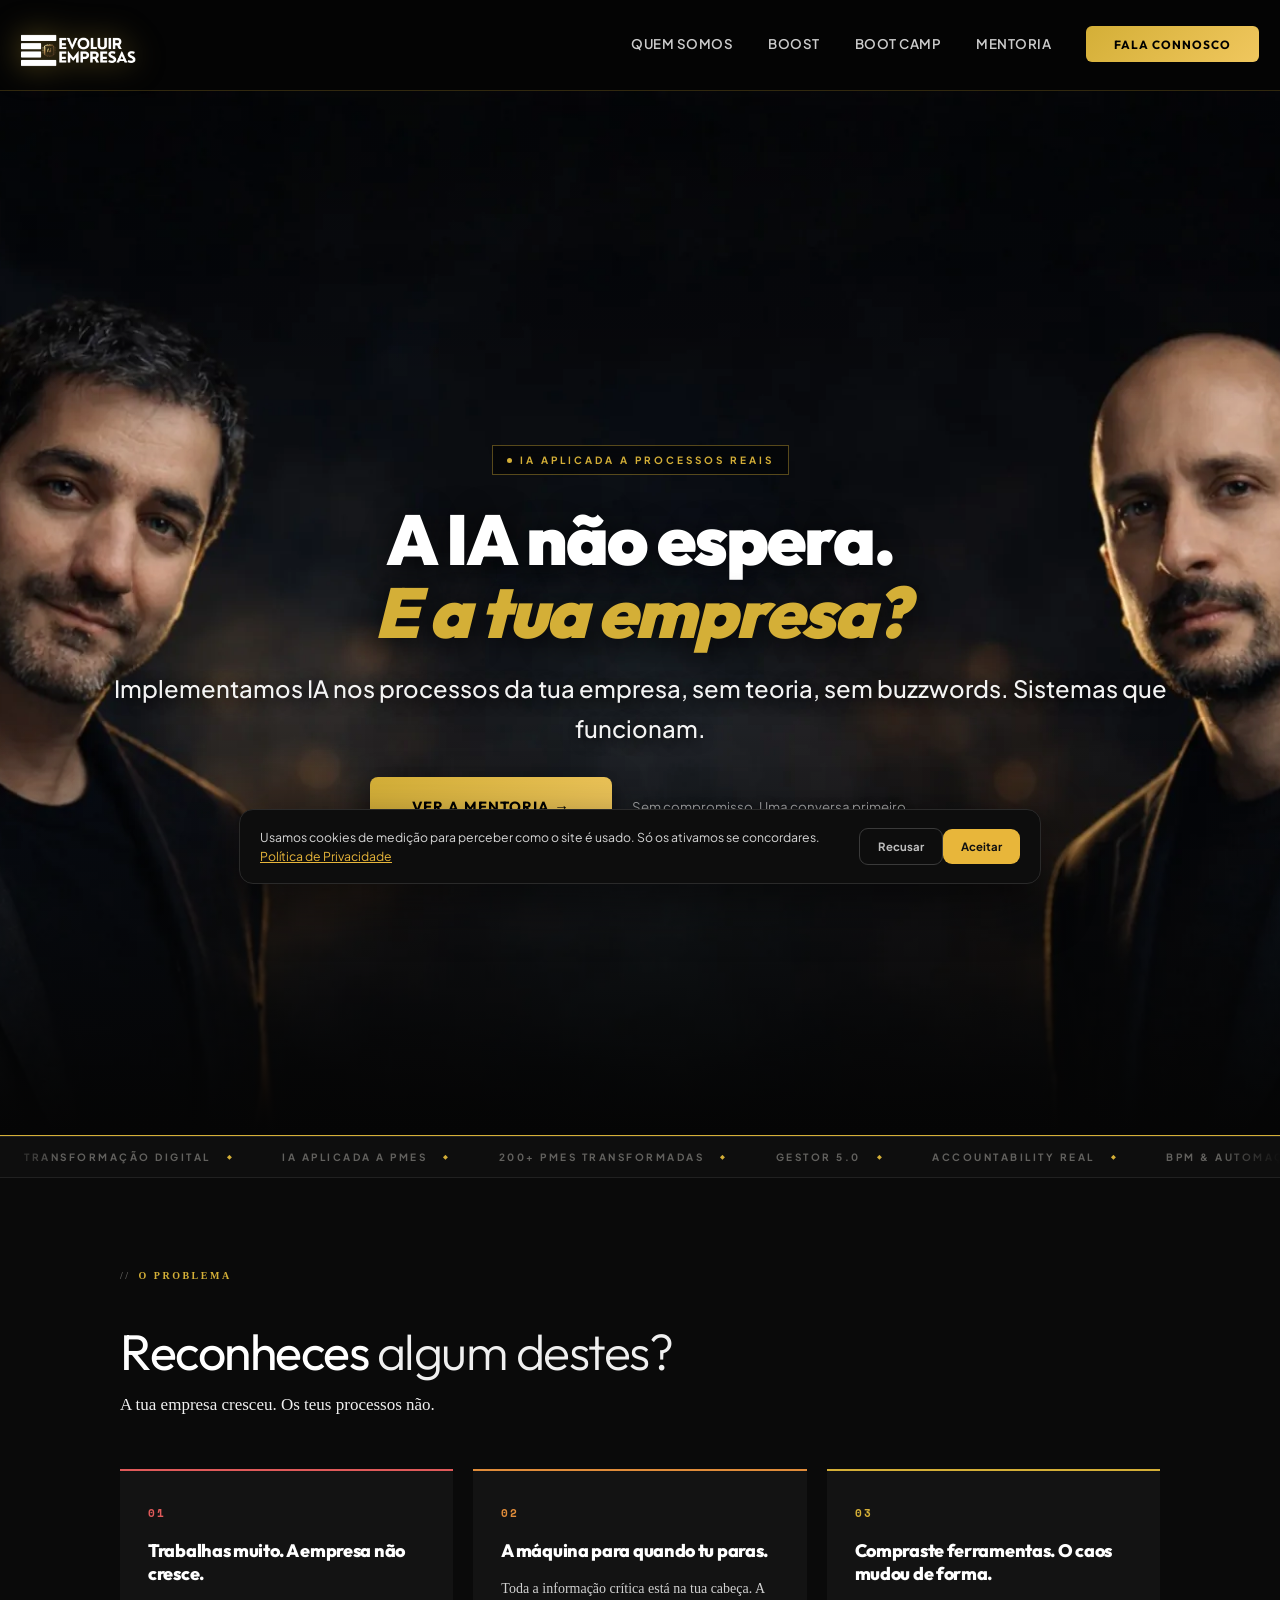
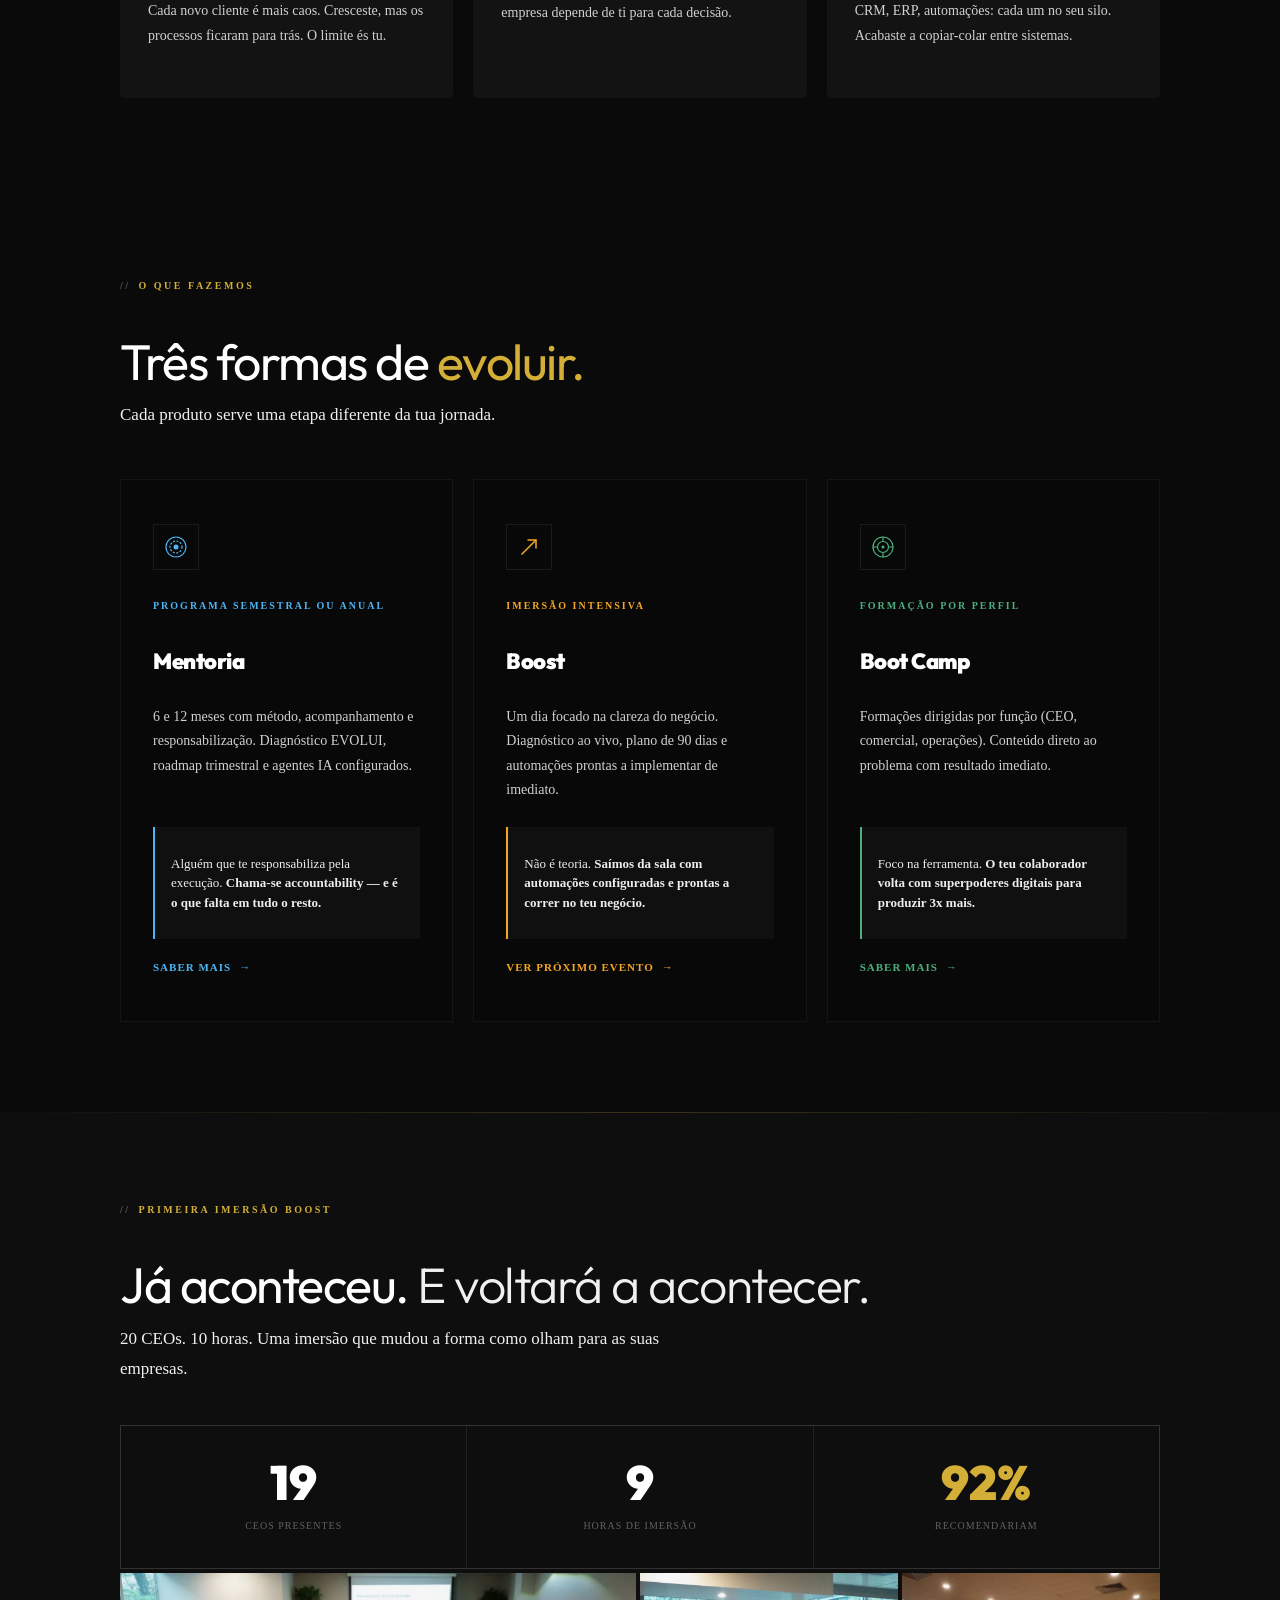
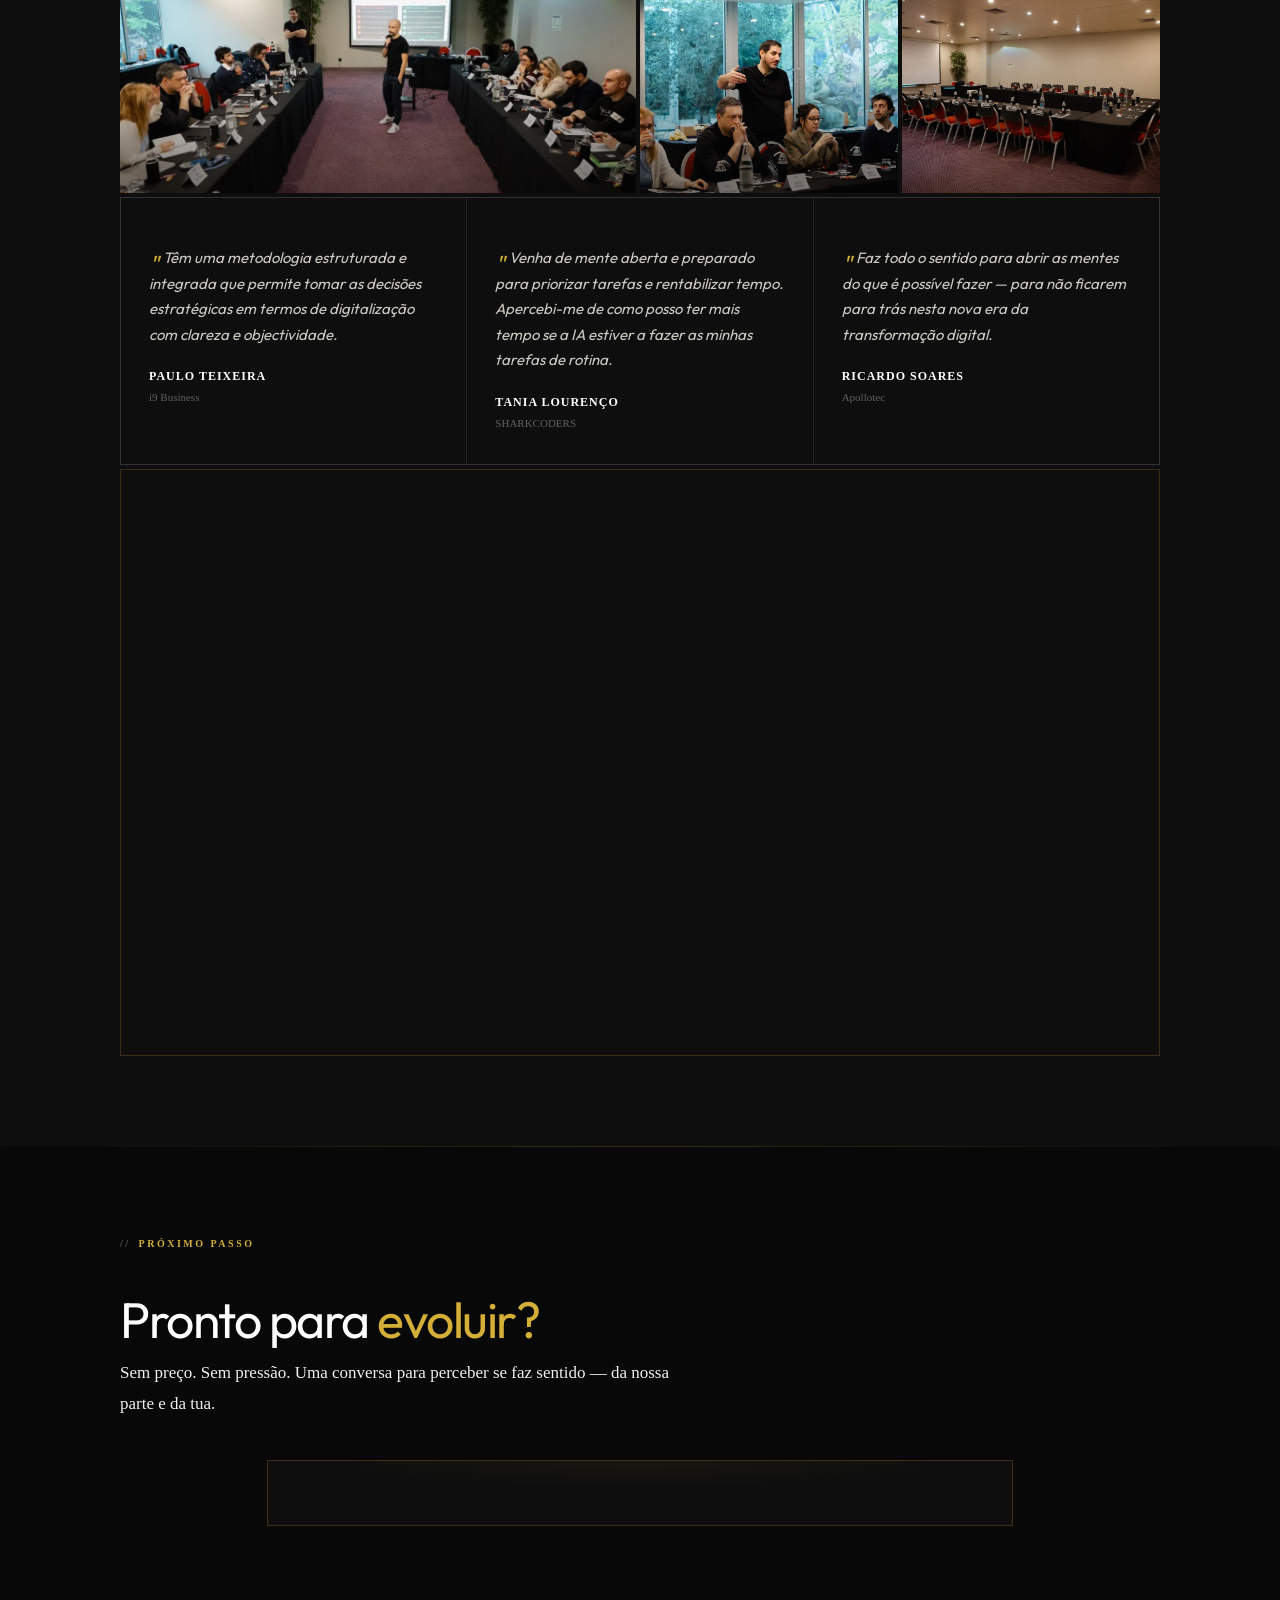
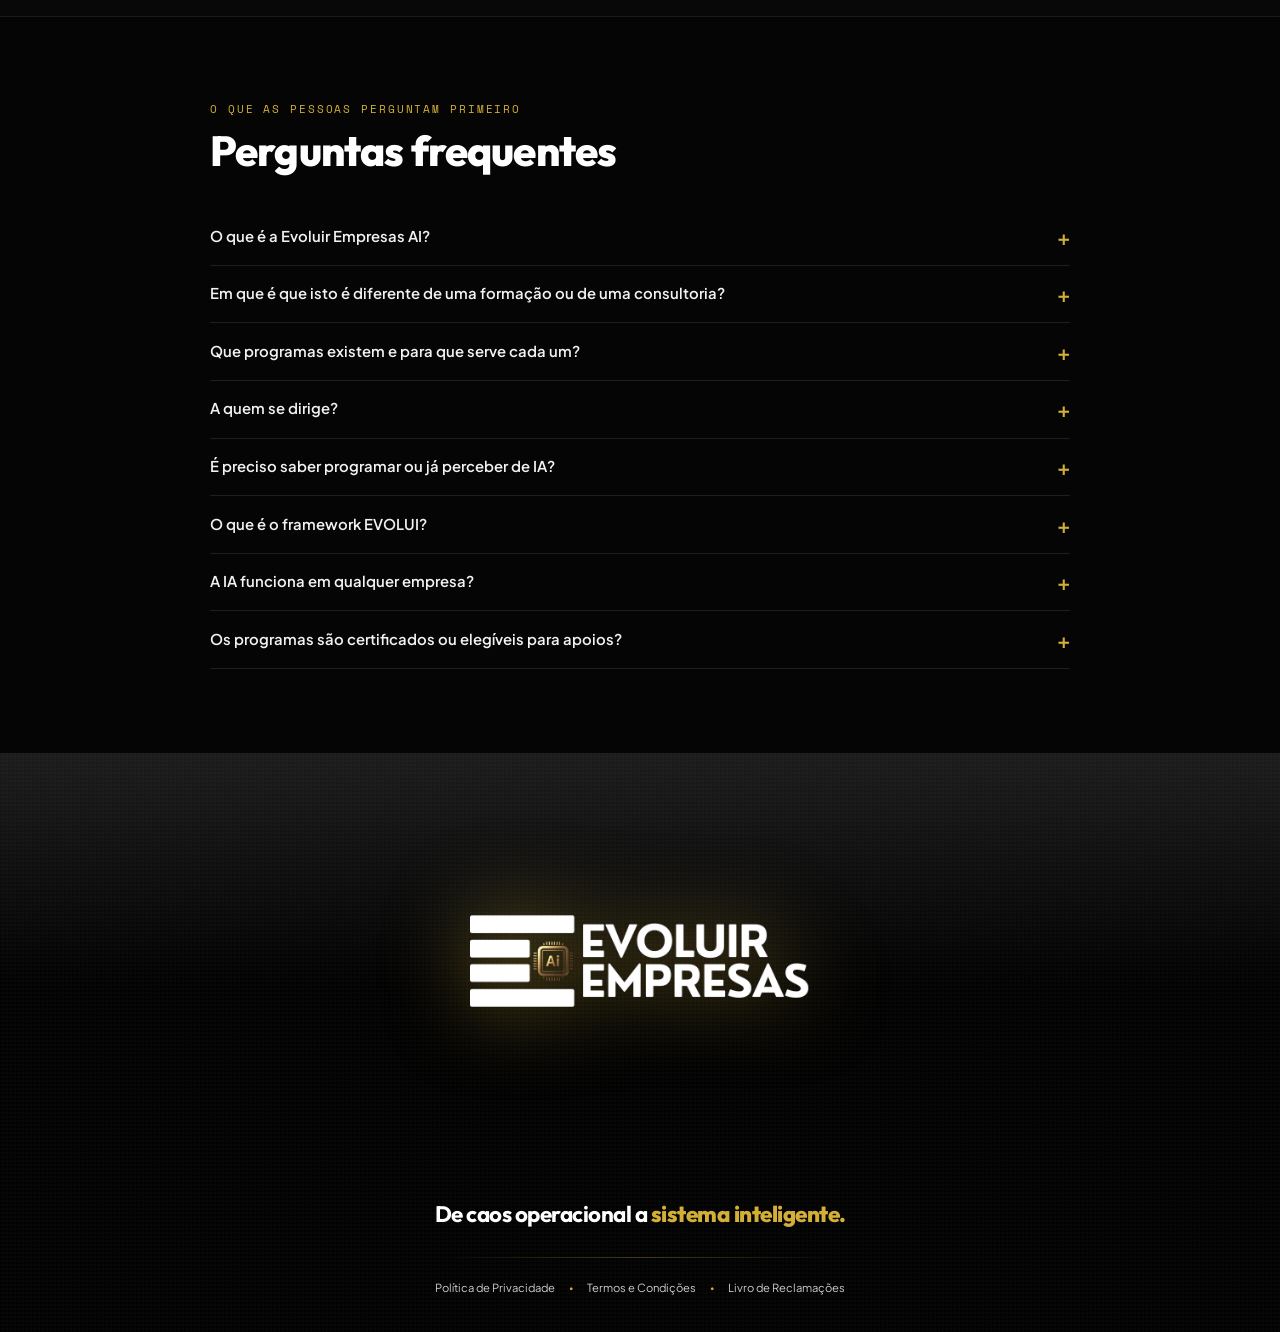
==== commit 3d60827d: "Repor html{font-size:14px} (base dos rem do site) e logotipo redimensionado" ====
--- a/index.html
+++ b/index.html
@@ -26,7 +26,7 @@
 <link rel="preload" as="font" type="font/woff2" crossorigin href="/assets/fonts/LDIoaomQNQcsA88c7O9yZ4KMCoOg4Ko20yw.woff2">
 <link rel="preload" as="image" fetchpriority="high" href="/assets/img/untitled_design_9_1x.webp" media="(max-width:768px)">
 <link rel="preload" as="image" fetchpriority="high" href="/assets/img/untitled_design_7_1x.webp" media="(min-width:769px)">
-<style>@font-face{font-family:'Outfit';font-style:normal;font-weight:300;font-display:swap;src:url(/assets/fonts/QGYvz_MVcBeNP4NJuktqQ4E.woff2) format('woff2');unicode-range:U+0100-02BA,U+02BD-02C5,U+02C7-02CC,U+02CE-02D7,U+02DD-02FF,U+0304,U+0308,U+0329,U+1D00-1DBF,U+1E00-1E9F,U+1EF2-1EFF,U+2020,U+20A0-20AB,U+20AD-20C4,U+2113,U+2C60-2C7F,U+A720-A7FF}@font-face{font-family:'Outfit';font-style:normal;font-weight:300;font-display:swap;src:url(/assets/fonts/QGYvz_MVcBeNP4NJtEtq.woff2) format('woff2');unicode-range:U+0000-00FF,U+0131,U+0152-0153,U+02BB-02BC,U+02C6,U+02DA,U+02DC,U+0304,U+0308,U+0329,U+2000-206F,U+20AC,U+2122,U+2191,U+2193,U+2212,U+2215,U+FEFF,U+FFFD}@font-face{font-family:'Outfit';font-style:normal;font-weight:400;font-display:swap;src:url(/assets/fonts/QGYvz_MVcBeNP4NJuktqQ4E.woff2) format('woff2');unicode-range:U+0100-02BA,U+02BD-02C5,U+02C7-02CC,U+02CE-02D7,U+02DD-02FF,U+0304,U+0308,U+0329,U+1D00-1DBF,U+1E00-1E9F,U+1EF2-1EFF,U+2020,U+20A0-20AB,U+20AD-20C4,U+2113,U+2C60-2C7F,U+A720-A7FF}@font-face{font-family:'Outfit';font-style:normal;font-weight:400;font-display:swap;src:url(/assets/fonts/QGYvz_MVcBeNP4NJtEtq.woff2) format('woff2');unicode-range:U+0000-00FF,U+0131,U+0152-0153,U+02BB-02BC,U+02C6,U+02DA,U+02DC,U+0304,U+0308,U+0329,U+2000-206F,U+20AC,U+2122,U+2191,U+2193,U+2212,U+2215,U+FEFF,U+FFFD}@font-face{font-family:'Outfit';font-style:normal;font-weight:700;font-display:swap;src:url(/assets/fonts/QGYvz_MVcBeNP4NJuktqQ4E.woff2) format('woff2');unicode-range:U+0100-02BA,U+02BD-02C5,U+02C7-02CC,U+02CE-02D7,U+02DD-02FF,U+0304,U+0308,U+0329,U+1D00-1DBF,U+1E00-1E9F,U+1EF2-1EFF,U+2020,U+20A0-20AB,U+20AD-20C4,U+2113,U+2C60-2C7F,U+A720-A7FF}@font-face{font-family:'Outfit';font-style:normal;font-weight:700;font-display:swap;src:url(/assets/fonts/QGYvz_MVcBeNP4NJtEtq.woff2) format('woff2');unicode-range:U+0000-00FF,U+0131,U+0152-0153,U+02BB-02BC,U+02C6,U+02DA,U+02DC,U+0304,U+0308,U+0329,U+2000-206F,U+20AC,U+2122,U+2191,U+2193,U+2212,U+2215,U+FEFF,U+FFFD}@font-face{font-family:'Outfit';font-style:normal;font-weight:800;font-display:swap;src:url(/assets/fonts/QGYvz_MVcBeNP4NJuktqQ4E.woff2) format('woff2');unicode-range:U+0100-02BA,U+02BD-02C5,U+02C7-02CC,U+02CE-02D7,U+02DD-02FF,U+0304,U+0308,U+0329,U+1D00-1DBF,U+1E00-1E9F,U+1EF2-1EFF,U+2020,U+20A0-20AB,U+20AD-20C4,U+2113,U+2C60-2C7F,U+A720-A7FF}@font-face{font-family:'Outfit';font-style:normal;font-weight:800;font-display:swap;src:url(/assets/fonts/QGYvz_MVcBeNP4NJtEtq.woff2) format('woff2');unicode-range:U+0000-00FF,U+0131,U+0152-0153,U+02BB-02BC,U+02C6,U+02DA,U+02DC,U+0304,U+0308,U+0329,U+2000-206F,U+20AC,U+2122,U+2191,U+2193,U+2212,U+2215,U+FEFF,U+FFFD}@font-face{font-family:'Outfit';font-style:normal;font-weight:900;font-display:swap;src:url(/assets/fonts/QGYvz_MVcBeNP4NJuktqQ4E.woff2) format('woff2');unicode-range:U+0100-02BA,U+02BD-02C5,U+02C7-02CC,U+02CE-02D7,U+02DD-02FF,U+0304,U+0308,U+0329,U+1D00-1DBF,U+1E00-1E9F,U+1EF2-1EFF,U+2020,U+20A0-20AB,U+20AD-20C4,U+2113,U+2C60-2C7F,U+A720-A7FF}@font-face{font-family:'Outfit';font-style:normal;font-weight:900;font-display:swap;src:url(/assets/fonts/QGYvz_MVcBeNP4NJtEtq.woff2) format('woff2');unicode-range:U+0000-00FF,U+0131,U+0152-0153,U+02BB-02BC,U+02C6,U+02DA,U+02DC,U+0304,U+0308,U+0329,U+2000-206F,U+20AC,U+2122,U+2191,U+2193,U+2212,U+2215,U+FEFF,U+FFFD}@font-face{font-family:'Plus Jakarta Sans';font-style:normal;font-weight:400;font-display:swap;src:url(/assets/fonts/LDIoaomQNQcsA88c7O9yZ4KMCoOg4Ko40yyygA.woff2) format('woff2');unicode-range:U+0100-02BA,U+02BD-02C5,U+02C7-02CC,U+02CE-02D7,U+02DD-02FF,U+0304,U+0308,U+0329,U+1D00-1DBF,U+1E00-1E9F,U+1EF2-1EFF,U+2020,U+20A0-20AB,U+20AD-20C4,U+2113,U+2C60-2C7F,U+A720-A7FF}@font-face{font-family:'Plus Jakarta Sans';font-style:normal;font-weight:400;font-display:swap;src:url(/assets/fonts/LDIoaomQNQcsA88c7O9yZ4KMCoOg4Ko20yw.woff2) format('woff2');unicode-range:U+0000-00FF,U+0131,U+0152-0153,U+02BB-02BC,U+02C6,U+02DA,U+02DC,U+0304,U+0308,U+0329,U+2000-206F,U+20AC,U+2122,U+2191,U+2193,U+2212,U+2215,U+FEFF,U+FFFD}@font-face{font-family:'Plus Jakarta Sans';font-style:normal;font-weight:500;font-display:swap;src:url(/assets/fonts/LDIoaomQNQcsA88c7O9yZ4KMCoOg4Ko40yyygA.woff2) format('woff2');unicode-range:U+0100-02BA,U+02BD-02C5,U+02C7-02CC,U+02CE-02D7,U+02DD-02FF,U+0304,U+0308,U+0329,U+1D00-1DBF,U+1E00-1E9F,U+1EF2-1EFF,U+2020,U+20A0-20AB,U+20AD-20C4,U+2113,U+2C60-2C7F,U+A720-A7FF}@font-face{font-family:'Plus Jakarta Sans';font-style:normal;font-weight:500;font-display:swap;src:url(/assets/fonts/LDIoaomQNQcsA88c7O9yZ4KMCoOg4Ko20yw.woff2) format('woff2');unicode-range:U+0000-00FF,U+0131,U+0152-0153,U+02BB-02BC,U+02C6,U+02DA,U+02DC,U+0304,U+0308,U+0329,U+2000-206F,U+20AC,U+2122,U+2191,U+2193,U+2212,U+2215,U+FEFF,U+FFFD}@font-face{font-family:'Plus Jakarta Sans';font-style:normal;font-weight:600;font-display:swap;src:url(/assets/fonts/LDIoaomQNQcsA88c7O9yZ4KMCoOg4Ko40yyygA.woff2) format('woff2');unicode-range:U+0100-02BA,U+02BD-02C5,U+02C7-02CC,U+02CE-02D7,U+02DD-02FF,U+0304,U+0308,U+0329,U+1D00-1DBF,U+1E00-1E9F,U+1EF2-1EFF,U+2020,U+20A0-20AB,U+20AD-20C4,U+2113,U+2C60-2C7F,U+A720-A7FF}@font-face{font-family:'Plus Jakarta Sans';font-style:normal;font-weight:600;font-display:swap;src:url(/assets/fonts/LDIoaomQNQcsA88c7O9yZ4KMCoOg4Ko20yw.woff2) format('woff2');unicode-range:U+0000-00FF,U+0131,U+0152-0153,U+02BB-02BC,U+02C6,U+02DA,U+02DC,U+0304,U+0308,U+0329,U+2000-206F,U+20AC,U+2122,U+2191,U+2193,U+2212,U+2215,U+FEFF,U+FFFD}@font-face{font-family:'Plus Jakarta Sans';font-style:normal;font-weight:700;font-display:swap;src:url(/assets/fonts/LDIoaomQNQcsA88c7O9yZ4KMCoOg4Ko40yyygA.woff2) format('woff2');unicode-range:U+0100-02BA,U+02BD-02C5,U+02C7-02CC,U+02CE-02D7,U+02DD-02FF,U+0304,U+0308,U+0329,U+1D00-1DBF,U+1E00-1E9F,U+1EF2-1EFF,U+2020,U+20A0-20AB,U+20AD-20C4,U+2113,U+2C60-2C7F,U+A720-A7FF}@font-face{font-family:'Plus Jakarta Sans';font-style:normal;font-weight:700;font-display:swap;src:url(/assets/fonts/LDIoaomQNQcsA88c7O9yZ4KMCoOg4Ko20yw.woff2) format('woff2');unicode-range:U+0000-00FF,U+0131,U+0152-0153,U+02BB-02BC,U+02C6,U+02DA,U+02DC,U+0304,U+0308,U+0329,U+2000-206F,U+20AC,U+2122,U+2191,U+2193,U+2212,U+2215,U+FEFF,U+FFFD}@font-face{font-family:'Space Mono';font-style:normal;font-weight:400;font-display:swap;src:url(/assets/fonts/i7dPIFZifjKcF5UAWdDRYE98RWq7.woff2) format('woff2');unicode-range:U+0100-02BA,U+02BD-02C5,U+02C7-02CC,U+02CE-02D7,U+02DD-02FF,U+0304,U+0308,U+0329,U+1D00-1DBF,U+1E00-1E9F,U+1EF2-1EFF,U+2020,U+20A0-20AB,U+20AD-20C4,U+2113,U+2C60-2C7F,U+A720-A7FF}@font-face{font-family:'Space Mono';font-style:normal;font-weight:400;font-display:swap;src:url(/assets/fonts/i7dPIFZifjKcF5UAWdDRYEF8RQ.woff2) format('woff2');unicode-range:U+0000-00FF,U+0131,U+0152-0153,U+02BB-02BC,U+02C6,U+02DA,U+02DC,U+0304,U+0308,U+0329,U+2000-206F,U+20AC,U+2122,U+2191,U+2193,U+2212,U+2215,U+FEFF,U+FFFD}@font-face{font-family:'Space Mono';font-style:normal;font-weight:700;font-display:swap;src:url(/assets/fonts/i7dMIFZifjKcF5UAWdDRaPpZUFuaHjyV.woff2) format('woff2');unicode-range:U+0100-02BA,U+02BD-02C5,U+02C7-02CC,U+02CE-02D7,U+02DD-02FF,U+0304,U+0308,U+0329,U+1D00-1DBF,U+1E00-1E9F,U+1EF2-1EFF,U+2020,U+20A0-20AB,U+20AD-20C4,U+2113,U+2C60-2C7F,U+A720-A7FF}@font-face{font-family:'Space Mono';font-style:normal;font-weight:700;font-display:swap;src:url(/assets/fonts/i7dMIFZifjKcF5UAWdDRaPpZUFWaHg.woff2) format('woff2');unicode-range:U+0000-00FF,U+0131,U+0152-0153,U+02BB-02BC,U+02C6,U+02DA,U+02DC,U+0304,U+0308,U+0329,U+2000-206F,U+20AC,U+2122,U+2191,U+2193,U+2212,U+2215,U+FEFF,U+FFFD}.ev-cookies{position:fixed;left:16px;right:16px;bottom:16px;z-index:99999;max-width:760px;margin:0 auto;background:#0d0d0d;border:1px solid #2a2a2a;border-radius:14px;padding:18px 20px;display:flex;gap:16px;align-items:center;flex-wrap:wrap;box-shadow:0 18px 50px rgba(0,0,0,.55);font-family:'Plus Jakarta Sans',system-ui,sans-serif}.ev-cookies p{margin:0;flex:1 1 320px;color:#d7d7d7;font-size:.875rem;line-height:1.5}.ev-cookies a{color:#e8b63a;text-decoration:underline}.ev-cookies button{border:0;border-radius:9px;padding:10px 18px;font-weight:700;cursor:pointer;font-size:.8125rem;font-family:inherit}.ev-cookies .ev-sim{background:#e8b63a;color:#111}.ev-cookies .ev-nao{background:transparent;color:#bdbdbd;border:1px solid #3a3a3a}@media(max-width:640px){.ev-cookies{flex-direction:column;align-items:stretch}.ev-cookies div{display:flex;gap:10px}.ev-cookies button{flex:1}}:root{--primary:#2fc6f6 !important;--primary-darken-1:hsl(194.47,92%,55%);--primary-darken-2:hsl(194.47,92%,52%);--primary-darken-3:hsl(194.47,92%,47%);--primary-lighten-1:hsl(194.47,92%,67%);--primary-opacity-0:rgba(47,198,246,0);--primary-opacity-0_05:rgba(47,198,246,0.05);--primary-opacity-0_1:rgba(47,198,246,0.1);--primary-opacity-0_15:rgba(47,198,246,0.15);--primary-opacity-0_2:rgba(47,198,246,0.2);--primary-opacity-0_25:rgba(47,198,246,0.25);--primary-opacity-0_3:rgba(47,198,246,0.3);--primary-opacity-0_35:rgba(47,198,246,0.35);--primary-opacity-0_4:rgba(47,198,246,0.4);--primary-opacity-0_45:rgba(47,198,246,0.45);--primary-opacity-0_5:rgba(47,198,246,0.5);--primary-opacity-0_55:rgba(47,198,246,0.55);--primary-opacity-0_6:rgba(47,198,246,0.6);--primary-opacity-0_65:rgba(47,198,246,0.65);--primary-opacity-0_7:rgba(47,198,246,0.7);--primary-opacity-0_75:rgba(47,198,246,0.75);--primary-opacity-0_8:rgba(47,198,246,0.8);--primary-opacity-0_85:rgba(47,198,246,0.85);--primary-opacity-0_9:rgba(47,198,246,0.9);--primary-opacity-0_95:rgba(47,198,246,0.95);--theme-color-main:hsl(194.47,20%,20%);--theme-color-secondary:hsl(194.47,20%,80%);--theme-color-title:hsl(194.47,20%,20%);--theme-color-strict-inverse:#ffffff}main.landing-public-mode{line-height:1.6;font-weight:400}.landing-public-mode .h1,.landing-public-mode .h2,.landing-public-mode .h3,.landing-public-mode .h4,.landing-public-mode .h5,.landing-public-mode .h6,.landing-public-mode .h7,.landing-public-mode h1,.landing-public-mode h2,.landing-public-mode h3,.landing-public-mode h4,.landing-public-mode h5,.landing-public-mode h6{font-weight:400}:root{--gold:#D4AF37;--gold2:#F0C75E;--grad:linear-gradient(135deg,#D4AF37 0%,#F0C75E 100%);--bg:#050505;--bg2:#0a0a0a;--bg3:#0e0e0e;--bg4:#131313;--text:#EDEAE3;--mid:rgba(237,234,227,.85);--dim:rgba(237,234,227,.38);--bd:rgba(255,255,255,.08);--gold-bd:rgba(212,175,55,.22);--gold-bg:rgba(212,175,55,.07)}body{padding-top:90px!important;margin:0!important;background:var(--bg);color:var(--text)}@media(max-width:968px){body{padding-top:70px!important}}main.landing-public-mode{padding-top:0!important}.eh{background:rgba(5,5,5,.95);backdrop-filter:blur(10px);height:90px;padding:0 1.5rem;position:fixed;top:0;left:0;right:0;z-index:99999;border-bottom:1px solid var(--gold-bd);display:flex;align-items:center}.eh-c{max-width:1400px;width:100%;margin:0 auto;display:flex;justify-content:space-between;align-items:center}.eh-logo img{height:115px;width:auto;position:relative;top:15px;filter:drop-shadow(0 0 15px rgba(212,175,55,.5));transition:all .3s ease}.eh-logo:hover img{transform:scale(1.05);filter:drop-shadow(0 0 25px rgba(212,175,55,.8))}.eh-nav{display:flex;align-items:center;gap:2.5rem;list-style:none;margin:0;padding:0}.eh-nav li a.eh-link{color:#fff;text-decoration:none;font-family:'Plus Jakarta Sans',sans-serif;font-size:.95rem;font-weight:600;text-transform:uppercase;letter-spacing:.5px;opacity:.8;transition:all .3s ease;border-bottom:2px solid transparent;padding-bottom:2px}.eh-nav li a.eh-link:hover{color:var(--gold);opacity:1;border-bottom-color:var(--gold)}ul.eh-nav li a.eh-cta{padding:.75rem 2rem!important;background:var(--grad)!important;color:#000!important;border-radius:6px!important;font-family:'Outfit',sans-serif!important;font-size:.85rem!important;font-weight:700!important;text-transform:uppercase!important;letter-spacing:1px!important;opacity:1!important;text-decoration:none!important;border:none!important;transition:all .3s!important}ul.eh-nav li a.eh-cta:hover{transform:translateY(-3px)!important;box-shadow:0 0 25px rgba(212,175,55,.6)!important}.eh-burger{display:none;cursor:pointer;background:transparent;border:none;z-index:1002;padding:10px}.eh-burger .bar{display:block;width:25px;height:3px;margin:5px auto;background:var(--gold);border-radius:2px;transition:all .3s ease-in-out}.eh-burger.active .bar:nth-child(2){opacity:0}.eh-burger.active .bar:nth-child(1){transform:translateY(8px) rotate(45deg)}.eh-burger.active .bar:nth-child(3){transform:translateY(-8px) rotate(-45deg)}@media(max-width:968px){.eh{height:70px;padding:0 1rem}.eh-logo img{height:90px;top:10px}.eh-burger{display:block}.eh-nav{position:fixed;left:-100%;top:70px;flex-direction:column;gap:1.5rem;background:rgba(5,5,5,.98);backdrop-filter:blur(15px);width:100%;text-align:center;padding:3rem 2rem;border-bottom:1px solid var(--gold);height:calc(100vh - 70px);overflow-y:auto;transition:.4s cubic-bezier(.4,0,.2,1)}.eh-nav.active{left:0}.eh-nav li a.eh-link{font-size:1.3rem;display:block;padding:15px 0;border-bottom:1px solid rgba(255,255,255,.08)}ul.eh-nav li a.eh-cta{display:inline-block!important;width:100%!important;margin-top:2rem!important;padding:1rem!important}}.e-hero{background:var(--bg);color:#fff;padding:12rem 1.5rem 8rem;position:relative;overflow:hidden;border-bottom:1px solid var(--gold);min-height:85vh;display:flex;align-items:center;justify-content:center;font-family:'Plus Jakarta Sans',sans-serif;background-image:url('/assets/img/untitled_design_7_1x.webp');background-repeat:no-repeat;background-size:cover;background-position:center 15%}.e-hero::after{content:'';position:absolute;inset:0;background:linear-gradient(to bottom,rgba(0,0,0,.3) 0%,rgba(0,0,0,0) 30%,rgba(0,0,0,0) 60%,rgba(5,5,5,1) 100%);z-index:1;pointer-events:none}.e-hero-mobile{display:none}.e-hero-c{max-width:1100px;margin:0 auto;text-align:center;position:relative;z-index:10}.e-hero-chip{display:inline-flex;align-items:center;gap:8px;min-height:28px;padding:0 14px;border:1px solid rgba(212,175,55,.4);background:rgba(0,0,0,.45);backdrop-filter:blur(10px);font-family:'Plus Jakarta Sans',sans-serif;font-size:10px;font-weight:700;letter-spacing:3px;color:var(--gold);text-transform:uppercase;margin-bottom:28px}.e-hero-chip-dot{width:5px;height:5px;border-radius:50%;background:var(--gold)}.e-hero-h1{font-family:'Outfit',sans-serif!important;font-size:clamp(42px,5.5vw,88px)!important;font-weight:900!important;line-height:1.03!important;letter-spacing:-2px;margin:0 0 1.5rem 0;color:#fff;text-shadow:0 4px 30px rgba(0,0,0,.8)}.e-hero-h1 .hl{color:var(--gold);font-style:italic}.e-hero-p{font-family:'Plus Jakarta Sans',sans-serif;font-size:1.7rem;font-weight:500;line-height:1.65;color:rgba(255,255,255,.95);margin:0 auto 2.1rem;max-width:1180px;text-shadow:0 2px 15px rgba(0,0,0,1)}.e-hero-cta{display:flex;justify-content:center;align-items:center;gap:20px;flex-wrap:wrap;position:relative;z-index:30}a.e-hero-btn{padding:1.25rem 3rem;font-family:'Outfit',sans-serif;font-size:1.05rem;font-weight:700;text-transform:uppercase;border-radius:8px;text-decoration:none!important;display:inline-block;background:var(--grad);color:#000!important;box-shadow:0 10px 30px rgba(0,0,0,.5);transition:transform .3s ease;letter-spacing:1px;position:relative;z-index:40;cursor:pointer}a.e-hero-btn:hover{transform:translateY(-3px)}.e-hero-note{font-size:.95rem;color:rgba(255,255,255,.6);font-family:'Plus Jakarta Sans',sans-serif;line-height:1.6;text-shadow:0 2px 10px rgba(0,0,0,.9)}@media(max-width:968px){.e-hero{display:block;padding:0 0 4rem 0;min-height:auto;background-image:none!important}.e-hero::after{display:none}.e-hero-mobile{display:block;width:100%;height:60vh;background-image:url('/assets/img/untitled_design_9_1x.webp');background-size:cover;background-position:center top;position:relative;z-index:0;-webkit-mask-image:linear-gradient(to bottom,black 85%,transparent 100%);mask-image:linear-gradient(to bottom,black 85%,transparent 100%)}.e-hero-c{padding:0 1.5rem;margin-top:-2rem;position:relative;z-index:20}.e-hero-h1{font-size:2.4rem!important;line-height:1.1!important;letter-spacing:-1px!important}.e-hero-p{font-size:1.18rem;font-weight:500;max-width:100%;margin-bottom:1.6rem;line-height:1.7}.e-hero-chip{margin-bottom:20px}.e-hero-cta{flex-direction:column;gap:12px}a.e-hero-btn{width:100%;text-align:center;padding:1rem 1.25rem;font-size:.95rem}.e-hero-note{font-size:.9rem;text-align:center}}.e-ticker-w{overflow:hidden;padding:12px 0;background:var(--bg3);border-top:1px solid rgba(255,255,255,.08);border-bottom:1px solid rgba(255,255,255,.08);position:relative}.e-ticker-w::before,.e-ticker-w::after{content:'';position:absolute;top:0;bottom:0;width:60px;z-index:1}.e-ticker-w::before{left:0;background:linear-gradient(90deg,var(--bg3),transparent)}.e-ticker-w::after{right:0;background:linear-gradient(-90deg,var(--bg3),transparent)}.e-ticker{display:flex;white-space:nowrap;animation:eTick 28s linear infinite}.e-ticker:hover{animation-play-state:paused}.e-ti{display:inline-flex;align-items:center;gap:16px;padding:0 24px;font-family:'Plus Jakarta Sans',sans-serif;font-size:10px;font-weight:700;letter-spacing:2.5px;text-transform:uppercase;color:rgba(237,234,227,.38)}.e-ts{color:var(--gold);font-size:6px}@keyframes eTick{from{transform:translateX(0)}to{transform:translateX(-50%)}}.es{position:relative;background:var(--bg2);color:#fff}.es-dark{background:var(--bg2)}.es-w{max-width:1040px;margin:0 auto;padding:90px 40px}.es-label{font-size:10px;font-weight:700;letter-spacing:2.5px;text-transform:uppercase;color:var(--gold);margin-bottom:14px;display:flex;align-items:center;gap:8px}.es-label::before{content:'//';color:var(--dim)}.es-h2{font-family:'Outfit',sans-serif;font-size:clamp(28px,4vw,50px);font-weight:900;line-height:1.05;letter-spacing:-1.5px;color:#fff;margin-bottom:12px}.es-h2 .d{font-weight:300;color:#f0f0f0}.es-h2 .a{color:var(--gold)}.es-sub{font-size:17px;color:#f0f0f0;max-width:560px;line-height:1.8;margin-top:12px}.e-rv{opacity:0;transform:translateY(28px);transition:opacity .65s ease,transform .65s ease}.e-rv.on{opacity:1;transform:none}.e-d1{transition-delay:.07s}.e-d2{transition-delay:.14s}.e-d3{transition-delay:.21s}.e-prob-grid{display:grid;grid-template-columns:repeat(3,1fr);gap:20px;margin-top:40px}.e-prob-card{background:var(--bg4);padding:36px 28px;position:relative;border-radius:4px;transition:background .25s}.e-prob-card:hover{background:#1c1c1c}.e-prob-card::before{content:'';position:absolute;top:0;left:0;right:0;height:2px}.e-prob-card:nth-child(1)::before{background:#E05A5A}.e-prob-card:nth-child(2)::before{background:#E08C3A}.e-prob-card:nth-child(3)::before{background:var(--gold)}.e-prob-n{font-family:'Space Mono',monospace;font-size:11px;font-weight:700;letter-spacing:2px;margin-bottom:14px;display:block}.e-prob-card:nth-child(1) .e-prob-n{color:#E05A5A}.e-prob-card:nth-child(2) .e-prob-n{color:#E08C3A}.e-prob-card:nth-child(3) .e-prob-n{color:var(--gold)}.e-prob-card h3{font-family:'Outfit',sans-serif;font-size:18px;font-weight:800;color:#fff;margin-bottom:12px;letter-spacing:-.3px;line-height:1.25}.e-prob-card p{font-size:14px;color:#d1d1d1;line-height:1.75}.e-prod-grid{display:grid;grid-template-columns:repeat(3,1fr);gap:20px;margin-top:40px}.e-prod-card{background:#080808;padding:44px 32px;display:flex;flex-direction:column;position:relative;transition:background .25s;text-decoration:none;color:inherit;border:1px solid rgba(255,255,255,.05)}.e-prod-card:hover{background:var(--bg3);border-color:var(--c)}.e-prod-card:nth-child(1){--c:#4CB5F5}.e-prod-card:nth-child(2){--c:#F5A623}.e-prod-card:nth-child(3){--c:#4CAF7D}.e-prod-icon{width:44px;height:44px;border:1px solid rgba(255,255,255,.08);display:flex;align-items:center;justify-content:center;margin-bottom:28px;transition:all .25s}.e-prod-card:hover .e-prod-icon{border-color:var(--c);background:rgba(255,255,255,.04)}.e-prod-eyebrow{font-size:10px;font-weight:700;letter-spacing:2px;text-transform:uppercase;color:var(--c);margin-bottom:8px}.e-prod-card h3{font-family:'Outfit',sans-serif;font-size:22px;font-weight:900;color:#fff;letter-spacing:-.5px;margin-bottom:12px}.e-prod-card p{font-size:14px;color:#d1d1d1;line-height:1.75;flex:1;margin-bottom:24px}.e-prod-acc{margin-top:auto;padding:14px 16px;border-left:2px solid var(--c);background:rgba(255,255,255,.03);min-height:84px;display:flex;align-items:center}.e-prod-acc span{font-size:13px;color:#eee;line-height:1.5}.e-prod-link{margin-top:20px;font-size:11px;font-weight:700;letter-spacing:1px;text-transform:uppercase;color:var(--c);display:inline-flex;align-items:center;gap:8px;transition:gap .2s}.e-prod-card:hover .e-prod-link{gap:16px}@media(max-width:768px){.es-w{padding:64px 20px}.e-prob-grid,.e-prod-grid{grid-template-columns:1fr;gap:15px}}.e-prova{position:relative;background:var(--bg3)}.e-prova::before{content:'';position:absolute;top:0;left:0;right:0;height:1px;background:linear-gradient(90deg,transparent,var(--gold-bd),transparent)}.e-stats-grid{display:grid;grid-template-columns:repeat(3,1fr);gap:1px;background:rgba(255,255,255,.08);border:1px solid rgba(255,255,255,.08);margin-bottom:4px}.e-stat{background:var(--bg3);padding:32px 24px;text-align:center;transition:background .2s}.e-stat:hover{background:#161616}.e-stat-n{font-family:'Outfit',sans-serif;font-size:clamp(28px,5vw,48px);font-weight:900;color:#fff;line-height:1;display:block;margin-bottom:8px}.e-stat-n.gold{color:var(--gold)}.e-stat-l{font-size:10px;color:var(--dim);text-transform:uppercase;letter-spacing:1px}.e-fotos{display:grid;grid-template-columns:2fr 1fr 1fr;grid-template-rows:220px;gap:4px;margin-bottom:4px}.e-foto{overflow:hidden;position:relative;background:var(--bg4)}.e-foto img{width:100%;height:100%;object-fit:cover;transition:transform .6s ease;display:block}.e-foto:hover img{transform:scale(1.06)}.e-foto::after{content:'';position:absolute;inset:0;background:linear-gradient(to top,rgba(5,5,5,.5),transparent 60%);pointer-events:none}.e-testi-grid{display:grid;grid-template-columns:repeat(3,1fr);gap:1px;background:rgba(255,255,255,.08);border:1px solid rgba(255,255,255,.08);margin-top:4px}.e-testi{background:var(--bg3);padding:32px 28px;transition:background .2s}.e-testi:hover{background:var(--bg4)}.e-testi-quote{font-family:'Outfit',sans-serif;font-size:15px;font-style:italic;color:rgba(237,234,227,.85);line-height:1.7;margin-bottom:20px}.e-testi-quote::before{content:'"';color:var(--gold);font-size:24px;line-height:0;vertical-align:-.4em;margin-right:4px}.e-testi-author{font-size:12px;font-weight:700;color:#fff;text-transform:uppercase;letter-spacing:1px}.e-testi-role{font-size:11px;color:var(--dim);margin-top:3px}@media(max-width:768px){.e-stats-grid{grid-template-columns:1fr}.e-fotos{grid-template-columns:1fr 1fr;grid-template-rows:160px 160px}.e-fotos .e-foto:first-child{grid-column:span 2}.e-testi-grid{grid-template-columns:1fr}}.e-form-s{position:relative;background:#080808}.e-form-s::before{content:'';position:absolute;top:0;left:0;right:0;height:1px;background:linear-gradient(90deg,transparent,var(--gold-bd),transparent)}.e-form-inner{max-width:680px;margin:0 auto;background:var(--bg3);border:1px solid var(--gold-bd);padding:56px 52px;position:relative;overflow:hidden}.e-form-inner::before{content:'';position:absolute;inset:0;background:radial-gradient(ellipse 60% 60% at 50% 0%,rgba(212,175,55,.05) 0%,transparent 70%);pointer-events:none}.e-form-row{display:grid;grid-template-columns:1fr 1fr;gap:14px;margin-bottom:14px}.e-form-group{display:flex;flex-direction:column;gap:7px;margin-bottom:14px}.e-form-label{font-family:'Space Mono',monospace;font-size:10px;font-weight:700;letter-spacing:2px;text-transform:uppercase;color:var(--dim)}.e-form-input,.e-form-select,.e-form-textarea{background:rgba(255,255,255,.04);border:1px solid rgba(255,255,255,.08);color:var(--text);padding:14px 18px;font-size:15px;font-family:'Plus Jakarta Sans',sans-serif;outline:none;transition:border-color .25s,background .2s;width:100%;border-radius:0;-webkit-appearance:none}.e-form-input:focus,.e-form-select:focus,.e-form-textarea:focus{border-color:rgba(212,175,55,.45);background:rgba(212,175,55,.03)}.e-form-input::placeholder,.e-form-textarea::placeholder{color:rgba(237,234,227,.25)}.e-form-select option{background:#111}.e-form-textarea{resize:vertical;min-height:90px}.e-form-btn{width:100%;height:52px;background:var(--grad);color:#000;border:none;font-family:'Outfit',sans-serif;font-size:12px;font-weight:800;letter-spacing:2.5px;text-transform:uppercase;cursor:pointer;margin-top:8px;display:flex;align-items:center;justify-content:center;gap:8px;transition:all .2s;position:relative;overflow:hidden}.e-form-btn::before{content:'';position:absolute;inset:0;background:rgba(255,255,255,.15);transform:translateX(-110%) skewX(-15deg);transition:transform .4s}.e-form-btn:hover{transform:translateY(-2px);box-shadow:0 8px 30px rgba(212,175,55,.35)}.e-form-btn:hover::before{transform:translateX(110%) skewX(-15deg)}.e-form-note{font-size:11px;color:rgba(237,234,227,.25);margin-top:12px;line-height:1.6}.e-form-success{display:none;text-align:center;padding:56px 0}.e-form-success h3{font-family:'Outfit',sans-serif;font-size:22px;color:var(--gold);margin-bottom:12px}.e-form-success p{color:var(--mid);font-size:15px;line-height:1.7}.e-form-bitrix-wrap{max-width:680px;margin:0 auto;background:var(--bg3);border:1px solid var(--gold-bd);padding:32px;position:relative;overflow:hidden}.e-form-bitrix-wrap::before{content:'';position:absolute;inset:0;background:radial-gradient(ellipse 60% 60% at 50% 0%,rgba(212,175,55,.05) 0%,transparent 70%);pointer-events:none}.e-form-bitrix-wrap>*{position:relative;z-index:1}@media(max-width:768px){.e-form-inner{padding:36px 20px}.e-form-row{grid-template-columns:1fr}}.e-footer{background:linear-gradient(180deg,#1a1a1a 0%,#000000 40%);position:relative;padding:4rem 1.5rem 2.5rem;overflow:hidden}.e-footer-noise{position:absolute;inset:0;background-image:repeating-linear-gradient(0deg,transparent,transparent 2px,rgba(255,255,255,.03) 2px,rgba(255,255,255,.03) 4px),repeating-linear-gradient(90deg,transparent,transparent 2px,rgba(255,255,255,.03) 2px,rgba(255,255,255,.03) 4px);opacity:.4;z-index:0;pointer-events:none}.e-footer-noise::after{content:'';position:absolute;inset:0;background:url("data:image/svg+xml,%3Csvg viewBox='0 0 400 400' xmlns='http://www.w3.org/2000/svg'%3E%3Cfilter id='nf'%3E%3CfeTurbulence type='fractalNoise' baseFrequency='0.9' numOctaves='4' stitchTiles='stitch'/%3E%3C/filter%3E%3Crect width='100%25' height='100%25' filter='url(%23nf)' opacity='0.08'/%3E%3C/svg%3E");opacity:.6;pointer-events:none}.e-footer-c{max-width:1200px;margin:0 auto;position:relative;z-index:2;text-align:center}.e-footer-logo-w{position:relative;display:inline-block;margin-bottom:1.5rem}.e-footer-logo{height:340px;width:auto;position:relative;z-index:1;filter:drop-shadow(0 0 40px rgba(212,175,55,.5));animation:eLogoPulse 2.5s ease-in-out infinite;transition:transform .4s cubic-bezier(.34,1.56,.64,1)}@keyframes eLogoPulse{0%,100%{filter:drop-shadow(0 0 40px rgba(212,175,55,.5));transform:scale(1)}50%{filter:drop-shadow(0 0 60px rgba(212,175,55,.8));transform:scale(1.03)}}.e-footer-logo:hover{animation:eLogoPulseFast 1.2s ease-in-out infinite}@keyframes eLogoPulseFast{0%,100%{filter:drop-shadow(0 0 50px rgba(212,175,55,.7));transform:scale(1.02)}50%{filter:drop-shadow(0 0 70px rgba(212,175,55,1));transform:scale(1.06)}}.e-footer-statement{font-family:'Outfit',sans-serif;font-weight:700;font-size:1.6rem;color:#FFF;margin-bottom:2rem;letter-spacing:-.5px;line-height:1.3}.e-footer-statement-hl{color:var(--gold);font-weight:800}.e-footer-divider{height:1px;background:linear-gradient(90deg,transparent,rgba(212,175,55,.3),transparent);width:100%;max-width:400px;margin:0 auto 1.5rem}.e-footer-legal{font-family:'Plus Jakarta Sans',sans-serif;font-size:.8rem;color:#CCC;display:flex;justify-content:center;align-items:center;gap:1rem;flex-wrap:wrap;position:relative;z-index:10}.e-footer-legal a{color:#CCC;text-decoration:none;transition:color .3s ease;position:relative;z-index:10}.e-footer-legal a:hover{color:var(--gold)}.e-footer-bullet{color:var(--gold);font-size:.6rem}@media(max-width:768px){.e-footer{padding:3.5rem 1.5rem 3rem}.e-footer-logo{height:200px}.e-footer-statement{font-size:1.25rem;margin-bottom:2.5rem}.e-footer-divider{margin-bottom:2rem}.e-footer-legal{font-size:1rem;gap:.5rem;line-height:2;background:rgba(0,0,0,.5);padding:1.5rem 1rem;border-radius:8px;flex-direction:column}.e-footer-legal a{color:#FFF;font-weight:500;padding:.5rem;display:block;width:100%;text-align:center}.e-footer-bullet{display:none}}@media(max-width:480px){.e-footer-logo{height:160px}.e-footer-statement{font-size:1.1rem}.e-footer-legal{font-size:.95rem;padding:1.5rem .5rem}.e-footer-legal a{padding:.8rem}}.ev-faq{background:#050505;padding:6rem 1.5rem;border-top:1px solid #1a1a1a;position:relative;font-family:'Plus Jakarta Sans',system-ui,sans-serif}.ev-faq-c{max-width:860px;margin:0 auto}.ev-faq-eyebrow{font-family:'Space Mono',monospace;font-size:.75rem;letter-spacing:.18em;text-transform:uppercase;color:#d4af37;margin:0 0 .75rem}.ev-faq h2{font-family:'Outfit',sans-serif;font-size:clamp(2rem,4.5vw,3rem);line-height:1.08;color:#fff;margin:0 0 2.5rem;font-weight:800;letter-spacing:-.02em}.ev-faq details{border-bottom:1px solid #1f1f1f;padding:1.25rem 0}.ev-faq summary{cursor:pointer;list-style:none;color:#f2f2f2;font-size:1.0625rem;font-weight:600;display:flex;gap:1rem;align-items:flex-start;line-height:1.45}.ev-faq summary::-webkit-details-marker{display:none}.ev-faq summary::after{content:'+';margin-left:auto;color:#d4af37;font-size:1.5rem;line-height:1;flex:0 0 auto;transition:transform .2s}.ev-faq details[open] summary::after{transform:rotate(45deg)}.ev-faq details p{color:#a9a9a9;font-size:.9375rem;line-height:1.75;margin:1rem 0 .25rem;padding-right:2.5rem}.ev-faq summary:focus-visible{outline:2px solid #d4af37;outline-offset:4px}</style>
+<style>@font-face{font-family:'Outfit';font-style:normal;font-weight:300;font-display:swap;src:url(/assets/fonts/QGYvz_MVcBeNP4NJuktqQ4E.woff2) format('woff2');unicode-range:U+0100-02BA,U+02BD-02C5,U+02C7-02CC,U+02CE-02D7,U+02DD-02FF,U+0304,U+0308,U+0329,U+1D00-1DBF,U+1E00-1E9F,U+1EF2-1EFF,U+2020,U+20A0-20AB,U+20AD-20C4,U+2113,U+2C60-2C7F,U+A720-A7FF}@font-face{font-family:'Outfit';font-style:normal;font-weight:300;font-display:swap;src:url(/assets/fonts/QGYvz_MVcBeNP4NJtEtq.woff2) format('woff2');unicode-range:U+0000-00FF,U+0131,U+0152-0153,U+02BB-02BC,U+02C6,U+02DA,U+02DC,U+0304,U+0308,U+0329,U+2000-206F,U+20AC,U+2122,U+2191,U+2193,U+2212,U+2215,U+FEFF,U+FFFD}@font-face{font-family:'Outfit';font-style:normal;font-weight:400;font-display:swap;src:url(/assets/fonts/QGYvz_MVcBeNP4NJuktqQ4E.woff2) format('woff2');unicode-range:U+0100-02BA,U+02BD-02C5,U+02C7-02CC,U+02CE-02D7,U+02DD-02FF,U+0304,U+0308,U+0329,U+1D00-1DBF,U+1E00-1E9F,U+1EF2-1EFF,U+2020,U+20A0-20AB,U+20AD-20C4,U+2113,U+2C60-2C7F,U+A720-A7FF}@font-face{font-family:'Outfit';font-style:normal;font-weight:400;font-display:swap;src:url(/assets/fonts/QGYvz_MVcBeNP4NJtEtq.woff2) format('woff2');unicode-range:U+0000-00FF,U+0131,U+0152-0153,U+02BB-02BC,U+02C6,U+02DA,U+02DC,U+0304,U+0308,U+0329,U+2000-206F,U+20AC,U+2122,U+2191,U+2193,U+2212,U+2215,U+FEFF,U+FFFD}@font-face{font-family:'Outfit';font-style:normal;font-weight:700;font-display:swap;src:url(/assets/fonts/QGYvz_MVcBeNP4NJuktqQ4E.woff2) format('woff2');unicode-range:U+0100-02BA,U+02BD-02C5,U+02C7-02CC,U+02CE-02D7,U+02DD-02FF,U+0304,U+0308,U+0329,U+1D00-1DBF,U+1E00-1E9F,U+1EF2-1EFF,U+2020,U+20A0-20AB,U+20AD-20C4,U+2113,U+2C60-2C7F,U+A720-A7FF}@font-face{font-family:'Outfit';font-style:normal;font-weight:700;font-display:swap;src:url(/assets/fonts/QGYvz_MVcBeNP4NJtEtq.woff2) format('woff2');unicode-range:U+0000-00FF,U+0131,U+0152-0153,U+02BB-02BC,U+02C6,U+02DA,U+02DC,U+0304,U+0308,U+0329,U+2000-206F,U+20AC,U+2122,U+2191,U+2193,U+2212,U+2215,U+FEFF,U+FFFD}@font-face{font-family:'Outfit';font-style:normal;font-weight:800;font-display:swap;src:url(/assets/fonts/QGYvz_MVcBeNP4NJuktqQ4E.woff2) format('woff2');unicode-range:U+0100-02BA,U+02BD-02C5,U+02C7-02CC,U+02CE-02D7,U+02DD-02FF,U+0304,U+0308,U+0329,U+1D00-1DBF,U+1E00-1E9F,U+1EF2-1EFF,U+2020,U+20A0-20AB,U+20AD-20C4,U+2113,U+2C60-2C7F,U+A720-A7FF}@font-face{font-family:'Outfit';font-style:normal;font-weight:800;font-display:swap;src:url(/assets/fonts/QGYvz_MVcBeNP4NJtEtq.woff2) format('woff2');unicode-range:U+0000-00FF,U+0131,U+0152-0153,U+02BB-02BC,U+02C6,U+02DA,U+02DC,U+0304,U+0308,U+0329,U+2000-206F,U+20AC,U+2122,U+2191,U+2193,U+2212,U+2215,U+FEFF,U+FFFD}@font-face{font-family:'Outfit';font-style:normal;font-weight:900;font-display:swap;src:url(/assets/fonts/QGYvz_MVcBeNP4NJuktqQ4E.woff2) format('woff2');unicode-range:U+0100-02BA,U+02BD-02C5,U+02C7-02CC,U+02CE-02D7,U+02DD-02FF,U+0304,U+0308,U+0329,U+1D00-1DBF,U+1E00-1E9F,U+1EF2-1EFF,U+2020,U+20A0-20AB,U+20AD-20C4,U+2113,U+2C60-2C7F,U+A720-A7FF}@font-face{font-family:'Outfit';font-style:normal;font-weight:900;font-display:swap;src:url(/assets/fonts/QGYvz_MVcBeNP4NJtEtq.woff2) format('woff2');unicode-range:U+0000-00FF,U+0131,U+0152-0153,U+02BB-02BC,U+02C6,U+02DA,U+02DC,U+0304,U+0308,U+0329,U+2000-206F,U+20AC,U+2122,U+2191,U+2193,U+2212,U+2215,U+FEFF,U+FFFD}@font-face{font-family:'Plus Jakarta Sans';font-style:normal;font-weight:400;font-display:swap;src:url(/assets/fonts/LDIoaomQNQcsA88c7O9yZ4KMCoOg4Ko40yyygA.woff2) format('woff2');unicode-range:U+0100-02BA,U+02BD-02C5,U+02C7-02CC,U+02CE-02D7,U+02DD-02FF,U+0304,U+0308,U+0329,U+1D00-1DBF,U+1E00-1E9F,U+1EF2-1EFF,U+2020,U+20A0-20AB,U+20AD-20C4,U+2113,U+2C60-2C7F,U+A720-A7FF}@font-face{font-family:'Plus Jakarta Sans';font-style:normal;font-weight:400;font-display:swap;src:url(/assets/fonts/LDIoaomQNQcsA88c7O9yZ4KMCoOg4Ko20yw.woff2) format('woff2');unicode-range:U+0000-00FF,U+0131,U+0152-0153,U+02BB-02BC,U+02C6,U+02DA,U+02DC,U+0304,U+0308,U+0329,U+2000-206F,U+20AC,U+2122,U+2191,U+2193,U+2212,U+2215,U+FEFF,U+FFFD}@font-face{font-family:'Plus Jakarta Sans';font-style:normal;font-weight:500;font-display:swap;src:url(/assets/fonts/LDIoaomQNQcsA88c7O9yZ4KMCoOg4Ko40yyygA.woff2) format('woff2');unicode-range:U+0100-02BA,U+02BD-02C5,U+02C7-02CC,U+02CE-02D7,U+02DD-02FF,U+0304,U+0308,U+0329,U+1D00-1DBF,U+1E00-1E9F,U+1EF2-1EFF,U+2020,U+20A0-20AB,U+20AD-20C4,U+2113,U+2C60-2C7F,U+A720-A7FF}@font-face{font-family:'Plus Jakarta Sans';font-style:normal;font-weight:500;font-display:swap;src:url(/assets/fonts/LDIoaomQNQcsA88c7O9yZ4KMCoOg4Ko20yw.woff2) format('woff2');unicode-range:U+0000-00FF,U+0131,U+0152-0153,U+02BB-02BC,U+02C6,U+02DA,U+02DC,U+0304,U+0308,U+0329,U+2000-206F,U+20AC,U+2122,U+2191,U+2193,U+2212,U+2215,U+FEFF,U+FFFD}@font-face{font-family:'Plus Jakarta Sans';font-style:normal;font-weight:600;font-display:swap;src:url(/assets/fonts/LDIoaomQNQcsA88c7O9yZ4KMCoOg4Ko40yyygA.woff2) format('woff2');unicode-range:U+0100-02BA,U+02BD-02C5,U+02C7-02CC,U+02CE-02D7,U+02DD-02FF,U+0304,U+0308,U+0329,U+1D00-1DBF,U+1E00-1E9F,U+1EF2-1EFF,U+2020,U+20A0-20AB,U+20AD-20C4,U+2113,U+2C60-2C7F,U+A720-A7FF}@font-face{font-family:'Plus Jakarta Sans';font-style:normal;font-weight:600;font-display:swap;src:url(/assets/fonts/LDIoaomQNQcsA88c7O9yZ4KMCoOg4Ko20yw.woff2) format('woff2');unicode-range:U+0000-00FF,U+0131,U+0152-0153,U+02BB-02BC,U+02C6,U+02DA,U+02DC,U+0304,U+0308,U+0329,U+2000-206F,U+20AC,U+2122,U+2191,U+2193,U+2212,U+2215,U+FEFF,U+FFFD}@font-face{font-family:'Plus Jakarta Sans';font-style:normal;font-weight:700;font-display:swap;src:url(/assets/fonts/LDIoaomQNQcsA88c7O9yZ4KMCoOg4Ko40yyygA.woff2) format('woff2');unicode-range:U+0100-02BA,U+02BD-02C5,U+02C7-02CC,U+02CE-02D7,U+02DD-02FF,U+0304,U+0308,U+0329,U+1D00-1DBF,U+1E00-1E9F,U+1EF2-1EFF,U+2020,U+20A0-20AB,U+20AD-20C4,U+2113,U+2C60-2C7F,U+A720-A7FF}@font-face{font-family:'Plus Jakarta Sans';font-style:normal;font-weight:700;font-display:swap;src:url(/assets/fonts/LDIoaomQNQcsA88c7O9yZ4KMCoOg4Ko20yw.woff2) format('woff2');unicode-range:U+0000-00FF,U+0131,U+0152-0153,U+02BB-02BC,U+02C6,U+02DA,U+02DC,U+0304,U+0308,U+0329,U+2000-206F,U+20AC,U+2122,U+2191,U+2193,U+2212,U+2215,U+FEFF,U+FFFD}@font-face{font-family:'Space Mono';font-style:normal;font-weight:400;font-display:swap;src:url(/assets/fonts/i7dPIFZifjKcF5UAWdDRYE98RWq7.woff2) format('woff2');unicode-range:U+0100-02BA,U+02BD-02C5,U+02C7-02CC,U+02CE-02D7,U+02DD-02FF,U+0304,U+0308,U+0329,U+1D00-1DBF,U+1E00-1E9F,U+1EF2-1EFF,U+2020,U+20A0-20AB,U+20AD-20C4,U+2113,U+2C60-2C7F,U+A720-A7FF}@font-face{font-family:'Space Mono';font-style:normal;font-weight:400;font-display:swap;src:url(/assets/fonts/i7dPIFZifjKcF5UAWdDRYEF8RQ.woff2) format('woff2');unicode-range:U+0000-00FF,U+0131,U+0152-0153,U+02BB-02BC,U+02C6,U+02DA,U+02DC,U+0304,U+0308,U+0329,U+2000-206F,U+20AC,U+2122,U+2191,U+2193,U+2212,U+2215,U+FEFF,U+FFFD}@font-face{font-family:'Space Mono';font-style:normal;font-weight:700;font-display:swap;src:url(/assets/fonts/i7dMIFZifjKcF5UAWdDRaPpZUFuaHjyV.woff2) format('woff2');unicode-range:U+0100-02BA,U+02BD-02C5,U+02C7-02CC,U+02CE-02D7,U+02DD-02FF,U+0304,U+0308,U+0329,U+1D00-1DBF,U+1E00-1E9F,U+1EF2-1EFF,U+2020,U+20A0-20AB,U+20AD-20C4,U+2113,U+2C60-2C7F,U+A720-A7FF}@font-face{font-family:'Space Mono';font-style:normal;font-weight:700;font-display:swap;src:url(/assets/fonts/i7dMIFZifjKcF5UAWdDRaPpZUFWaHg.woff2) format('woff2');unicode-range:U+0000-00FF,U+0131,U+0152-0153,U+02BB-02BC,U+02C6,U+02DA,U+02DC,U+0304,U+0308,U+0329,U+2000-206F,U+20AC,U+2122,U+2191,U+2193,U+2212,U+2215,U+FEFF,U+FFFD}.ev-cookies{position:fixed;left:16px;right:16px;bottom:16px;z-index:99999;max-width:760px;margin:0 auto;background:#0d0d0d;border:1px solid #2a2a2a;border-radius:14px;padding:18px 20px;display:flex;gap:16px;align-items:center;flex-wrap:wrap;box-shadow:0 18px 50px rgba(0,0,0,.55);font-family:'Plus Jakarta Sans',system-ui,sans-serif}.ev-cookies p{margin:0;flex:1 1 320px;color:#d7d7d7;font-size:.875rem;line-height:1.5}.ev-cookies a{color:#e8b63a;text-decoration:underline}.ev-cookies button{border:0;border-radius:9px;padding:10px 18px;font-weight:700;cursor:pointer;font-size:.8125rem;font-family:inherit}.ev-cookies .ev-sim{background:#e8b63a;color:#111}.ev-cookies .ev-nao{background:transparent;color:#bdbdbd;border:1px solid #3a3a3a}@media(max-width:640px){.ev-cookies{flex-direction:column;align-items:stretch}.ev-cookies div{display:flex;gap:10px}.ev-cookies button{flex:1}}:root{--primary:#2fc6f6 !important;--primary-darken-1:hsl(194.47,92%,55%);--primary-darken-2:hsl(194.47,92%,52%);--primary-darken-3:hsl(194.47,92%,47%);--primary-lighten-1:hsl(194.47,92%,67%);--primary-opacity-0:rgba(47,198,246,0);--primary-opacity-0_05:rgba(47,198,246,0.05);--primary-opacity-0_1:rgba(47,198,246,0.1);--primary-opacity-0_15:rgba(47,198,246,0.15);--primary-opacity-0_2:rgba(47,198,246,0.2);--primary-opacity-0_25:rgba(47,198,246,0.25);--primary-opacity-0_3:rgba(47,198,246,0.3);--primary-opacity-0_35:rgba(47,198,246,0.35);--primary-opacity-0_4:rgba(47,198,246,0.4);--primary-opacity-0_45:rgba(47,198,246,0.45);--primary-opacity-0_5:rgba(47,198,246,0.5);--primary-opacity-0_55:rgba(47,198,246,0.55);--primary-opacity-0_6:rgba(47,198,246,0.6);--primary-opacity-0_65:rgba(47,198,246,0.65);--primary-opacity-0_7:rgba(47,198,246,0.7);--primary-opacity-0_75:rgba(47,198,246,0.75);--primary-opacity-0_8:rgba(47,198,246,0.8);--primary-opacity-0_85:rgba(47,198,246,0.85);--primary-opacity-0_9:rgba(47,198,246,0.9);--primary-opacity-0_95:rgba(47,198,246,0.95);--theme-color-main:hsl(194.47,20%,20%);--theme-color-secondary:hsl(194.47,20%,80%);--theme-color-title:hsl(194.47,20%,20%);--theme-color-strict-inverse:#ffffff}html{font-size:14px}body{font-size:1rem}.g-font-size-default{font-size:1rem}main.landing-public-mode{line-height:1.6;font-weight:400}.landing-public-mode .h1,.landing-public-mode .h2,.landing-public-mode .h3,.landing-public-mode .h4,.landing-public-mode .h5,.landing-public-mode .h6,.landing-public-mode .h7,.landing-public-mode h1,.landing-public-mode h2,.landing-public-mode h3,.landing-public-mode h4,.landing-public-mode h5,.landing-public-mode h6{font-weight:400}:root{--gold:#D4AF37;--gold2:#F0C75E;--grad:linear-gradient(135deg,#D4AF37 0%,#F0C75E 100%);--bg:#050505;--bg2:#0a0a0a;--bg3:#0e0e0e;--bg4:#131313;--text:#EDEAE3;--mid:rgba(237,234,227,.85);--dim:rgba(237,234,227,.38);--bd:rgba(255,255,255,.08);--gold-bd:rgba(212,175,55,.22);--gold-bg:rgba(212,175,55,.07)}body{padding-top:90px!important;margin:0!important;background:var(--bg);color:var(--text)}@media(max-width:968px){body{padding-top:70px!important}}main.landing-public-mode{padding-top:0!important}.eh{background:rgba(5,5,5,.95);backdrop-filter:blur(10px);height:90px;padding:0 1.5rem;position:fixed;top:0;left:0;right:0;z-index:99999;border-bottom:1px solid var(--gold-bd);display:flex;align-items:center}.eh-c{max-width:1400px;width:100%;margin:0 auto;display:flex;justify-content:space-between;align-items:center}.eh-logo img{height:115px;width:auto;position:relative;top:15px;filter:drop-shadow(0 0 15px rgba(212,175,55,.5));transition:all .3s ease}.eh-logo:hover img{transform:scale(1.05);filter:drop-shadow(0 0 25px rgba(212,175,55,.8))}.eh-nav{display:flex;align-items:center;gap:2.5rem;list-style:none;margin:0;padding:0}.eh-nav li a.eh-link{color:#fff;text-decoration:none;font-family:'Plus Jakarta Sans',sans-serif;font-size:.95rem;font-weight:600;text-transform:uppercase;letter-spacing:.5px;opacity:.8;transition:all .3s ease;border-bottom:2px solid transparent;padding-bottom:2px}.eh-nav li a.eh-link:hover{color:var(--gold);opacity:1;border-bottom-color:var(--gold)}ul.eh-nav li a.eh-cta{padding:.75rem 2rem!important;background:var(--grad)!important;color:#000!important;border-radius:6px!important;font-family:'Outfit',sans-serif!important;font-size:.85rem!important;font-weight:700!important;text-transform:uppercase!important;letter-spacing:1px!important;opacity:1!important;text-decoration:none!important;border:none!important;transition:all .3s!important}ul.eh-nav li a.eh-cta:hover{transform:translateY(-3px)!important;box-shadow:0 0 25px rgba(212,175,55,.6)!important}.eh-burger{display:none;cursor:pointer;background:transparent;border:none;z-index:1002;padding:10px}.eh-burger .bar{display:block;width:25px;height:3px;margin:5px auto;background:var(--gold);border-radius:2px;transition:all .3s ease-in-out}.eh-burger.active .bar:nth-child(2){opacity:0}.eh-burger.active .bar:nth-child(1){transform:translateY(8px) rotate(45deg)}.eh-burger.active .bar:nth-child(3){transform:translateY(-8px) rotate(-45deg)}@media(max-width:968px){.eh{height:70px;padding:0 1rem}.eh-logo img{height:90px;top:10px}.eh-burger{display:block}.eh-nav{position:fixed;left:-100%;top:70px;flex-direction:column;gap:1.5rem;background:rgba(5,5,5,.98);backdrop-filter:blur(15px);width:100%;text-align:center;padding:3rem 2rem;border-bottom:1px solid var(--gold);height:calc(100vh - 70px);overflow-y:auto;transition:.4s cubic-bezier(.4,0,.2,1)}.eh-nav.active{left:0}.eh-nav li a.eh-link{font-size:1.3rem;display:block;padding:15px 0;border-bottom:1px solid rgba(255,255,255,.08)}ul.eh-nav li a.eh-cta{display:inline-block!important;width:100%!important;margin-top:2rem!important;padding:1rem!important}}.e-hero{background:var(--bg);color:#fff;padding:12rem 1.5rem 8rem;position:relative;overflow:hidden;border-bottom:1px solid var(--gold);min-height:85vh;display:flex;align-items:center;justify-content:center;font-family:'Plus Jakarta Sans',sans-serif;background-image:url('/assets/img/untitled_design_7_1x.webp');background-repeat:no-repeat;background-size:cover;background-position:center 15%}.e-hero::after{content:'';position:absolute;inset:0;background:linear-gradient(to bottom,rgba(0,0,0,.3) 0%,rgba(0,0,0,0) 30%,rgba(0,0,0,0) 60%,rgba(5,5,5,1) 100%);z-index:1;pointer-events:none}.e-hero-mobile{display:none}.e-hero-c{max-width:1100px;margin:0 auto;text-align:center;position:relative;z-index:10}.e-hero-chip{display:inline-flex;align-items:center;gap:8px;min-height:28px;padding:0 14px;border:1px solid rgba(212,175,55,.4);background:rgba(0,0,0,.45);backdrop-filter:blur(10px);font-family:'Plus Jakarta Sans',sans-serif;font-size:10px;font-weight:700;letter-spacing:3px;color:var(--gold);text-transform:uppercase;margin-bottom:28px}.e-hero-chip-dot{width:5px;height:5px;border-radius:50%;background:var(--gold)}.e-hero-h1{font-family:'Outfit',sans-serif!important;font-size:clamp(42px,5.5vw,88px)!important;font-weight:900!important;line-height:1.03!important;letter-spacing:-2px;margin:0 0 1.5rem 0;color:#fff;text-shadow:0 4px 30px rgba(0,0,0,.8)}.e-hero-h1 .hl{color:var(--gold);font-style:italic}.e-hero-p{font-family:'Plus Jakarta Sans',sans-serif;font-size:1.7rem;font-weight:500;line-height:1.65;color:rgba(255,255,255,.95);margin:0 auto 2.1rem;max-width:1180px;text-shadow:0 2px 15px rgba(0,0,0,1)}.e-hero-cta{display:flex;justify-content:center;align-items:center;gap:20px;flex-wrap:wrap;position:relative;z-index:30}a.e-hero-btn{padding:1.25rem 3rem;font-family:'Outfit',sans-serif;font-size:1.05rem;font-weight:700;text-transform:uppercase;border-radius:8px;text-decoration:none!important;display:inline-block;background:var(--grad);color:#000!important;box-shadow:0 10px 30px rgba(0,0,0,.5);transition:transform .3s ease;letter-spacing:1px;position:relative;z-index:40;cursor:pointer}a.e-hero-btn:hover{transform:translateY(-3px)}.e-hero-note{font-size:.95rem;color:rgba(255,255,255,.6);font-family:'Plus Jakarta Sans',sans-serif;line-height:1.6;text-shadow:0 2px 10px rgba(0,0,0,.9)}@media(max-width:968px){.e-hero{display:block;padding:0 0 4rem 0;min-height:auto;background-image:none!important}.e-hero::after{display:none}.e-hero-mobile{display:block;width:100%;height:60vh;background-image:url('/assets/img/untitled_design_9_1x.webp');background-size:cover;background-position:center top;position:relative;z-index:0;-webkit-mask-image:linear-gradient(to bottom,black 85%,transparent 100%);mask-image:linear-gradient(to bottom,black 85%,transparent 100%)}.e-hero-c{padding:0 1.5rem;margin-top:-2rem;position:relative;z-index:20}.e-hero-h1{font-size:2.4rem!important;line-height:1.1!important;letter-spacing:-1px!important}.e-hero-p{font-size:1.18rem;font-weight:500;max-width:100%;margin-bottom:1.6rem;line-height:1.7}.e-hero-chip{margin-bottom:20px}.e-hero-cta{flex-direction:column;gap:12px}a.e-hero-btn{width:100%;text-align:center;padding:1rem 1.25rem;font-size:.95rem}.e-hero-note{font-size:.9rem;text-align:center}}.e-ticker-w{overflow:hidden;padding:12px 0;background:var(--bg3);border-top:1px solid rgba(255,255,255,.08);border-bottom:1px solid rgba(255,255,255,.08);position:relative}.e-ticker-w::before,.e-ticker-w::after{content:'';position:absolute;top:0;bottom:0;width:60px;z-index:1}.e-ticker-w::before{left:0;background:linear-gradient(90deg,var(--bg3),transparent)}.e-ticker-w::after{right:0;background:linear-gradient(-90deg,var(--bg3),transparent)}.e-ticker{display:flex;white-space:nowrap;animation:eTick 28s linear infinite}.e-ticker:hover{animation-play-state:paused}.e-ti{display:inline-flex;align-items:center;gap:16px;padding:0 24px;font-family:'Plus Jakarta Sans',sans-serif;font-size:10px;font-weight:700;letter-spacing:2.5px;text-transform:uppercase;color:rgba(237,234,227,.38)}.e-ts{color:var(--gold);font-size:6px}@keyframes eTick{from{transform:translateX(0)}to{transform:translateX(-50%)}}.es{position:relative;background:var(--bg2);color:#fff}.es-dark{background:var(--bg2)}.es-w{max-width:1040px;margin:0 auto;padding:90px 40px}.es-label{font-size:10px;font-weight:700;letter-spacing:2.5px;text-transform:uppercase;color:var(--gold);margin-bottom:14px;display:flex;align-items:center;gap:8px}.es-label::before{content:'//';color:var(--dim)}.es-h2{font-family:'Outfit',sans-serif;font-size:clamp(28px,4vw,50px);font-weight:900;line-height:1.05;letter-spacing:-1.5px;color:#fff;margin-bottom:12px}.es-h2 .d{font-weight:300;color:#f0f0f0}.es-h2 .a{color:var(--gold)}.es-sub{font-size:17px;color:#f0f0f0;max-width:560px;line-height:1.8;margin-top:12px}.e-rv{opacity:0;transform:translateY(28px);transition:opacity .65s ease,transform .65s ease}.e-rv.on{opacity:1;transform:none}.e-d1{transition-delay:.07s}.e-d2{transition-delay:.14s}.e-d3{transition-delay:.21s}.e-prob-grid{display:grid;grid-template-columns:repeat(3,1fr);gap:20px;margin-top:40px}.e-prob-card{background:var(--bg4);padding:36px 28px;position:relative;border-radius:4px;transition:background .25s}.e-prob-card:hover{background:#1c1c1c}.e-prob-card::before{content:'';position:absolute;top:0;left:0;right:0;height:2px}.e-prob-card:nth-child(1)::before{background:#E05A5A}.e-prob-card:nth-child(2)::before{background:#E08C3A}.e-prob-card:nth-child(3)::before{background:var(--gold)}.e-prob-n{font-family:'Space Mono',monospace;font-size:11px;font-weight:700;letter-spacing:2px;margin-bottom:14px;display:block}.e-prob-card:nth-child(1) .e-prob-n{color:#E05A5A}.e-prob-card:nth-child(2) .e-prob-n{color:#E08C3A}.e-prob-card:nth-child(3) .e-prob-n{color:var(--gold)}.e-prob-card h3{font-family:'Outfit',sans-serif;font-size:18px;font-weight:800;color:#fff;margin-bottom:12px;letter-spacing:-.3px;line-height:1.25}.e-prob-card p{font-size:14px;color:#d1d1d1;line-height:1.75}.e-prod-grid{display:grid;grid-template-columns:repeat(3,1fr);gap:20px;margin-top:40px}.e-prod-card{background:#080808;padding:44px 32px;display:flex;flex-direction:column;position:relative;transition:background .25s;text-decoration:none;color:inherit;border:1px solid rgba(255,255,255,.05)}.e-prod-card:hover{background:var(--bg3);border-color:var(--c)}.e-prod-card:nth-child(1){--c:#4CB5F5}.e-prod-card:nth-child(2){--c:#F5A623}.e-prod-card:nth-child(3){--c:#4CAF7D}.e-prod-icon{width:44px;height:44px;border:1px solid rgba(255,255,255,.08);display:flex;align-items:center;justify-content:center;margin-bottom:28px;transition:all .25s}.e-prod-card:hover .e-prod-icon{border-color:var(--c);background:rgba(255,255,255,.04)}.e-prod-eyebrow{font-size:10px;font-weight:700;letter-spacing:2px;text-transform:uppercase;color:var(--c);margin-bottom:8px}.e-prod-card h3{font-family:'Outfit',sans-serif;font-size:22px;font-weight:900;color:#fff;letter-spacing:-.5px;margin-bottom:12px}.e-prod-card p{font-size:14px;color:#d1d1d1;line-height:1.75;flex:1;margin-bottom:24px}.e-prod-acc{margin-top:auto;padding:14px 16px;border-left:2px solid var(--c);background:rgba(255,255,255,.03);min-height:84px;display:flex;align-items:center}.e-prod-acc span{font-size:13px;color:#eee;line-height:1.5}.e-prod-link{margin-top:20px;font-size:11px;font-weight:700;letter-spacing:1px;text-transform:uppercase;color:var(--c);display:inline-flex;align-items:center;gap:8px;transition:gap .2s}.e-prod-card:hover .e-prod-link{gap:16px}@media(max-width:768px){.es-w{padding:64px 20px}.e-prob-grid,.e-prod-grid{grid-template-columns:1fr;gap:15px}}.e-prova{position:relative;background:var(--bg3)}.e-prova::before{content:'';position:absolute;top:0;left:0;right:0;height:1px;background:linear-gradient(90deg,transparent,var(--gold-bd),transparent)}.e-stats-grid{display:grid;grid-template-columns:repeat(3,1fr);gap:1px;background:rgba(255,255,255,.08);border:1px solid rgba(255,255,255,.08);margin-bottom:4px}.e-stat{background:var(--bg3);padding:32px 24px;text-align:center;transition:background .2s}.e-stat:hover{background:#161616}.e-stat-n{font-family:'Outfit',sans-serif;font-size:clamp(28px,5vw,48px);font-weight:900;color:#fff;line-height:1;display:block;margin-bottom:8px}.e-stat-n.gold{color:var(--gold)}.e-stat-l{font-size:10px;color:var(--dim);text-transform:uppercase;letter-spacing:1px}.e-fotos{display:grid;grid-template-columns:2fr 1fr 1fr;grid-template-rows:220px;gap:4px;margin-bottom:4px}.e-foto{overflow:hidden;position:relative;background:var(--bg4)}.e-foto img{width:100%;height:100%;object-fit:cover;transition:transform .6s ease;display:block}.e-foto:hover img{transform:scale(1.06)}.e-foto::after{content:'';position:absolute;inset:0;background:linear-gradient(to top,rgba(5,5,5,.5),transparent 60%);pointer-events:none}.e-testi-grid{display:grid;grid-template-columns:repeat(3,1fr);gap:1px;background:rgba(255,255,255,.08);border:1px solid rgba(255,255,255,.08);margin-top:4px}.e-testi{background:var(--bg3);padding:32px 28px;transition:background .2s}.e-testi:hover{background:var(--bg4)}.e-testi-quote{font-family:'Outfit',sans-serif;font-size:15px;font-style:italic;color:rgba(237,234,227,.85);line-height:1.7;margin-bottom:20px}.e-testi-quote::before{content:'"';color:var(--gold);font-size:24px;line-height:0;vertical-align:-.4em;margin-right:4px}.e-testi-author{font-size:12px;font-weight:700;color:#fff;text-transform:uppercase;letter-spacing:1px}.e-testi-role{font-size:11px;color:var(--dim);margin-top:3px}@media(max-width:768px){.e-stats-grid{grid-template-columns:1fr}.e-fotos{grid-template-columns:1fr 1fr;grid-template-rows:160px 160px}.e-fotos .e-foto:first-child{grid-column:span 2}.e-testi-grid{grid-template-columns:1fr}}.e-form-s{position:relative;background:#080808}.e-form-s::before{content:'';position:absolute;top:0;left:0;right:0;height:1px;background:linear-gradient(90deg,transparent,var(--gold-bd),transparent)}.e-form-inner{max-width:680px;margin:0 auto;background:var(--bg3);border:1px solid var(--gold-bd);padding:56px 52px;position:relative;overflow:hidden}.e-form-inner::before{content:'';position:absolute;inset:0;background:radial-gradient(ellipse 60% 60% at 50% 0%,rgba(212,175,55,.05) 0%,transparent 70%);pointer-events:none}.e-form-row{display:grid;grid-template-columns:1fr 1fr;gap:14px;margin-bottom:14px}.e-form-group{display:flex;flex-direction:column;gap:7px;margin-bottom:14px}.e-form-label{font-family:'Space Mono',monospace;font-size:10px;font-weight:700;letter-spacing:2px;text-transform:uppercase;color:var(--dim)}.e-form-input,.e-form-select,.e-form-textarea{background:rgba(255,255,255,.04);border:1px solid rgba(255,255,255,.08);color:var(--text);padding:14px 18px;font-size:15px;font-family:'Plus Jakarta Sans',sans-serif;outline:none;transition:border-color .25s,background .2s;width:100%;border-radius:0;-webkit-appearance:none}.e-form-input:focus,.e-form-select:focus,.e-form-textarea:focus{border-color:rgba(212,175,55,.45);background:rgba(212,175,55,.03)}.e-form-input::placeholder,.e-form-textarea::placeholder{color:rgba(237,234,227,.25)}.e-form-select option{background:#111}.e-form-textarea{resize:vertical;min-height:90px}.e-form-btn{width:100%;height:52px;background:var(--grad);color:#000;border:none;font-family:'Outfit',sans-serif;font-size:12px;font-weight:800;letter-spacing:2.5px;text-transform:uppercase;cursor:pointer;margin-top:8px;display:flex;align-items:center;justify-content:center;gap:8px;transition:all .2s;position:relative;overflow:hidden}.e-form-btn::before{content:'';position:absolute;inset:0;background:rgba(255,255,255,.15);transform:translateX(-110%) skewX(-15deg);transition:transform .4s}.e-form-btn:hover{transform:translateY(-2px);box-shadow:0 8px 30px rgba(212,175,55,.35)}.e-form-btn:hover::before{transform:translateX(110%) skewX(-15deg)}.e-form-note{font-size:11px;color:rgba(237,234,227,.25);margin-top:12px;line-height:1.6}.e-form-success{display:none;text-align:center;padding:56px 0}.e-form-success h3{font-family:'Outfit',sans-serif;font-size:22px;color:var(--gold);margin-bottom:12px}.e-form-success p{color:var(--mid);font-size:15px;line-height:1.7}.e-form-bitrix-wrap{max-width:680px;margin:0 auto;background:var(--bg3);border:1px solid var(--gold-bd);padding:32px;position:relative;overflow:hidden}.e-form-bitrix-wrap::before{content:'';position:absolute;inset:0;background:radial-gradient(ellipse 60% 60% at 50% 0%,rgba(212,175,55,.05) 0%,transparent 70%);pointer-events:none}.e-form-bitrix-wrap>*{position:relative;z-index:1}@media(max-width:768px){.e-form-inner{padding:36px 20px}.e-form-row{grid-template-columns:1fr}}.e-footer{background:linear-gradient(180deg,#1a1a1a 0%,#000000 40%);position:relative;padding:4rem 1.5rem 2.5rem;overflow:hidden}.e-footer-noise{position:absolute;inset:0;background-image:repeating-linear-gradient(0deg,transparent,transparent 2px,rgba(255,255,255,.03) 2px,rgba(255,255,255,.03) 4px),repeating-linear-gradient(90deg,transparent,transparent 2px,rgba(255,255,255,.03) 2px,rgba(255,255,255,.03) 4px);opacity:.4;z-index:0;pointer-events:none}.e-footer-noise::after{content:'';position:absolute;inset:0;background:url("data:image/svg+xml,%3Csvg viewBox='0 0 400 400' xmlns='http://www.w3.org/2000/svg'%3E%3Cfilter id='nf'%3E%3CfeTurbulence type='fractalNoise' baseFrequency='0.9' numOctaves='4' stitchTiles='stitch'/%3E%3C/filter%3E%3Crect width='100%25' height='100%25' filter='url(%23nf)' opacity='0.08'/%3E%3C/svg%3E");opacity:.6;pointer-events:none}.e-footer-c{max-width:1200px;margin:0 auto;position:relative;z-index:2;text-align:center}.e-footer-logo-w{position:relative;display:inline-block;margin-bottom:1.5rem}.e-footer-logo{height:340px;width:auto;position:relative;z-index:1;filter:drop-shadow(0 0 40px rgba(212,175,55,.5));animation:eLogoPulse 2.5s ease-in-out infinite;transition:transform .4s cubic-bezier(.34,1.56,.64,1)}@keyframes eLogoPulse{0%,100%{filter:drop-shadow(0 0 40px rgba(212,175,55,.5));transform:scale(1)}50%{filter:drop-shadow(0 0 60px rgba(212,175,55,.8));transform:scale(1.03)}}.e-footer-logo:hover{animation:eLogoPulseFast 1.2s ease-in-out infinite}@keyframes eLogoPulseFast{0%,100%{filter:drop-shadow(0 0 50px rgba(212,175,55,.7));transform:scale(1.02)}50%{filter:drop-shadow(0 0 70px rgba(212,175,55,1));transform:scale(1.06)}}.e-footer-statement{font-family:'Outfit',sans-serif;font-weight:700;font-size:1.6rem;color:#FFF;margin-bottom:2rem;letter-spacing:-.5px;line-height:1.3}.e-footer-statement-hl{color:var(--gold);font-weight:800}.e-footer-divider{height:1px;background:linear-gradient(90deg,transparent,rgba(212,175,55,.3),transparent);width:100%;max-width:400px;margin:0 auto 1.5rem}.e-footer-legal{font-family:'Plus Jakarta Sans',sans-serif;font-size:.8rem;color:#CCC;display:flex;justify-content:center;align-items:center;gap:1rem;flex-wrap:wrap;position:relative;z-index:10}.e-footer-legal a{color:#CCC;text-decoration:none;transition:color .3s ease;position:relative;z-index:10}.e-footer-legal a:hover{color:var(--gold)}.e-footer-bullet{color:var(--gold);font-size:.6rem}@media(max-width:768px){.e-footer{padding:3.5rem 1.5rem 3rem}.e-footer-logo{height:200px}.e-footer-statement{font-size:1.25rem;margin-bottom:2.5rem}.e-footer-divider{margin-bottom:2rem}.e-footer-legal{font-size:1rem;gap:.5rem;line-height:2;background:rgba(0,0,0,.5);padding:1.5rem 1rem;border-radius:8px;flex-direction:column}.e-footer-legal a{color:#FFF;font-weight:500;padding:.5rem;display:block;width:100%;text-align:center}.e-footer-bullet{display:none}}@media(max-width:480px){.e-footer-logo{height:160px}.e-footer-statement{font-size:1.1rem}.e-footer-legal{font-size:.95rem;padding:1.5rem .5rem}.e-footer-legal a{padding:.8rem}}.ev-faq{background:#050505;padding:6rem 1.5rem;border-top:1px solid #1a1a1a;position:relative;font-family:'Plus Jakarta Sans',system-ui,sans-serif}.ev-faq-c{max-width:860px;margin:0 auto}.ev-faq-eyebrow{font-family:'Space Mono',monospace;font-size:.75rem;letter-spacing:.18em;text-transform:uppercase;color:#d4af37;margin:0 0 .75rem}.ev-faq h2{font-family:'Outfit',sans-serif;font-size:clamp(2rem,4.5vw,3rem);line-height:1.08;color:#fff;margin:0 0 2.5rem;font-weight:800;letter-spacing:-.02em}.ev-faq details{border-bottom:1px solid #1f1f1f;padding:1.25rem 0}.ev-faq summary{cursor:pointer;list-style:none;color:#f2f2f2;font-size:1.0625rem;font-weight:600;display:flex;gap:1rem;align-items:flex-start;line-height:1.45}.ev-faq summary::-webkit-details-marker{display:none}.ev-faq summary::after{content:'+';margin-left:auto;color:#d4af37;font-size:1.5rem;line-height:1;flex:0 0 auto;transition:transform .2s}.ev-faq details[open] summary::after{transform:rotate(45deg)}.ev-faq details p{color:#a9a9a9;font-size:.9375rem;line-height:1.75;margin:1rem 0 .25rem;padding-right:2.5rem}.ev-faq summary:focus-visible{outline:2px solid #d4af37;outline-offset:4px}</style>
 <script type="application/ld+json">{"@context":"https://schema.org","@graph":[{"@type":"Organization","@id":"https://suporte-erp24.github.io/#organizacao","name":"Evoluir Empresas AI","url":"https://suporte-erp24.github.io/","description":"Programas de transformação digital e inteligência artificial aplicada a processos para PMEs portuguesas: mentoria, imersões e formação.","areaServed":{"@type":"Country","name":"Portugal"},"knowsAbout":["Transformação digital","Inteligência artificial aplicada a empresas","Gestão de processos de negócio (BPM)","Automação de processos","Agentes de IA","Maturidade digital","Mentoria para CEOs de PME"],"founder":[{"@type":"Person","name":"Gabriel Gonçalves","jobTitle":"CEO da ERP24 e co-fundador da Evoluir Empresas AI","description":"Especialista em BPM e transformação digital, com 20 anos a implementar sistemas em PMEs portuguesas. Professor em MBAs executivos e doutorando em agentes de IA aplicados a negócios."},{"@type":"Person","name":"Andreas Vilela","jobTitle":"CEO da SHARKCODERS e co-fundador da Evoluir Empresas AI","description":"Engenheiro informático e empreendedor tecnológico, com software usado por mais de 30 milhões de pessoas. Fundador da maior rede portuguesa de escolas de tecnologia."}]},{"@type":"WebPage","@id":"https://suporte-erp24.github.io/#pagina","url":"https://suporte-erp24.github.io/","name":"Evoluir Empresas AI · Transformação Digital e IA para PMEs Portuguesas","description":"Implementamos IA nos processos da tua empresa com método, acompanhamento e resultados mensuráveis. Mentoria, imersões e formação para CEOs de PMEs portuguesas.","inLanguage":"pt-PT","isPartOf":{"@type":"WebSite","@id":"https://suporte-erp24.github.io/#site","url":"https://suporte-erp24.github.io/","name":"Evoluir Empresas AI","inLanguage":"pt-PT","publisher":{"@id":"https://suporte-erp24.github.io/#organizacao"}}},{"@type":"FAQPage","@id":"https://suporte-erp24.github.io/#faq","mainEntity":[{"@type":"Question","name":"O que é a Evoluir Empresas AI?","acceptedAnswer":{"@type":"Answer","text":"É um programa de transformação digital para PMEs portuguesas que aplica inteligência artificial a processos reais de negócio. Combina método (o framework EVOLUI), acompanhamento com responsabilização e agentes de IA configurados com os dados da empresa. Foi criado por Gabriel Gonçalves (ERP24) e Andreas Vilela (SHARKCODERS)."}},{"@type":"Question","name":"Em que é que isto é diferente de uma formação ou de uma consultoria?","acceptedAnswer":{"@type":"Answer","text":"Numa formação a pessoa assiste; numa consultoria alguém faz por ela. Aqui há um diagnóstico inicial, um roadmap trimestral e sessões de accountability onde a execução é verificada. O critério de sucesso é o tempo que o CEO recupera e os processos que passam a funcionar sem ele."}},{"@type":"Question","name":"Que programas existem e para que serve cada um?","acceptedAnswer":{"@type":"Answer","text":"Três. A Mentoria EVOLUI é um programa de 6 ou 12 meses com diagnóstico, roadmap e cinco agentes de IA configurados. O Boost é uma imersão intensiva de 10 horas, num dia, de onde se sai com automações prontas e um plano de 90 dias. O Boot Camp é formação por função — CEO, comercial, operações — focada na ferramenta."}},{"@type":"Question","name":"A quem se dirige?","acceptedAnswer":{"@type":"Answer","text":"A CEOs, diretores e fundadores de PMEs com equipa e operação real — tipicamente entre 5 e 250 colaboradores — que cresceram sem estruturar os processos. Não é para quem trabalha sozinho nem para quem procura assistir sem implementar."}},{"@type":"Question","name":"É preciso saber programar ou já perceber de IA?","acceptedAnswer":{"@type":"Answer","text":"Não. Os programas são para decisores, não para programadores. O que é preciso é disponibilidade para participar nas sessões e implementar entre elas."}},{"@type":"Question","name":"O que é o framework EVOLUI?","acceptedAnswer":{"@type":"Answer","text":"Um modelo de diagnóstico e transformação com seis dimensões: Estratégia, Valor do Cliente, Operação, Liderança e Cultura, Universo de Dados e Inovação Tecnológica e IA. Cada uma é avaliada, medida e desenvolvida ao longo do programa, dando origem ao score EVOLUI da empresa."}},{"@type":"Question","name":"A IA funciona em qualquer empresa?","acceptedAnswer":{"@type":"Answer","text":"Só quando três pilares estão alinhados: Liderança, Processos e Pessoas — o Triângulo da Transformação. Sem compromisso do CEO a mudança morre; sem processos mapeados automatiza-se o caos; sem adesão das pessoas a ferramenta não é usada. A IA é um catalisador, não uma solução isolada."}},{"@type":"Question","name":"Os programas são certificados ou elegíveis para apoios?","acceptedAnswer":{"@type":"Answer","text":"A Mentoria EVOLUI é um programa certificado DGERT e elegível para co-financiamento IEFP/FSE, o que reduz o custo real para empresas elegíveis."}}]}]}</script>
 <script type="speculationrules">{"prefetch":[{"where":{"href_matches":"/*"},"eagerness":"moderate"}]}</script>
 </head>
@@ -46,7 +46,7 @@
 <header class="eh" id="ev-header">
   <div class="eh-c">
     <a href="/" class="eh-logo">
-      <img src="/assets/img/4_1x.webp" alt="Evoluir Empresas AI" width="2000" height="2000" decoding="async">
+      <img src="/assets/img/4_1x.webp" alt="Evoluir Empresas AI" width="800" height="800" decoding="async">
     </a>
     <button class="eh-burger" id="ev-burger" aria-label="Menu">
       <span class="bar"></span>
@@ -268,7 +268,7 @@
   <div class="e-footer-c">
     <div class="e-footer-logo-w">
       <a href="#hero">
-        <img src="/assets/img/4_1x.webp" alt="EVOLUIR Empresas" class="e-footer-logo" width="2000" height="2000" loading="lazy" decoding="async">
+        <img src="/assets/img/4_1x.webp" alt="EVOLUIR Empresas" class="e-footer-logo" width="800" height="800" loading="lazy" decoding="async">
       </a>
     </div>
     <p class="e-footer-statement">
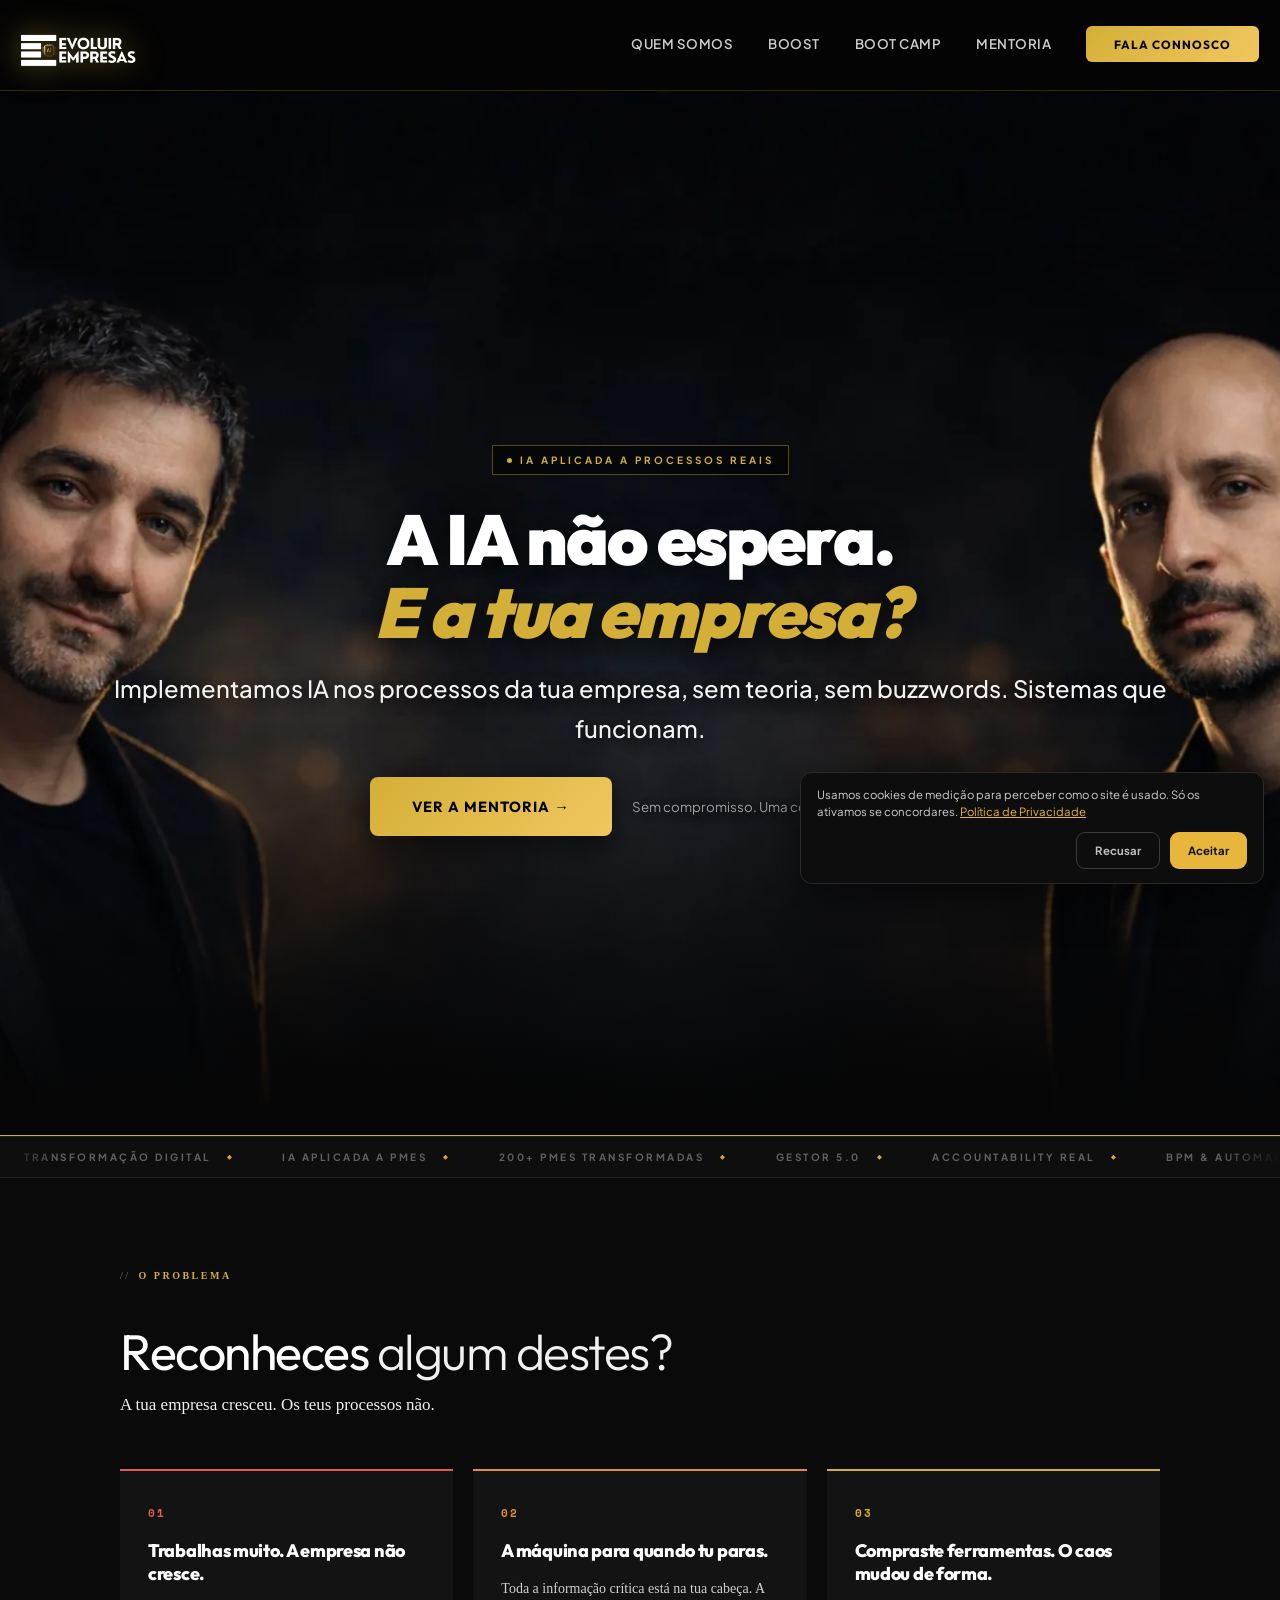
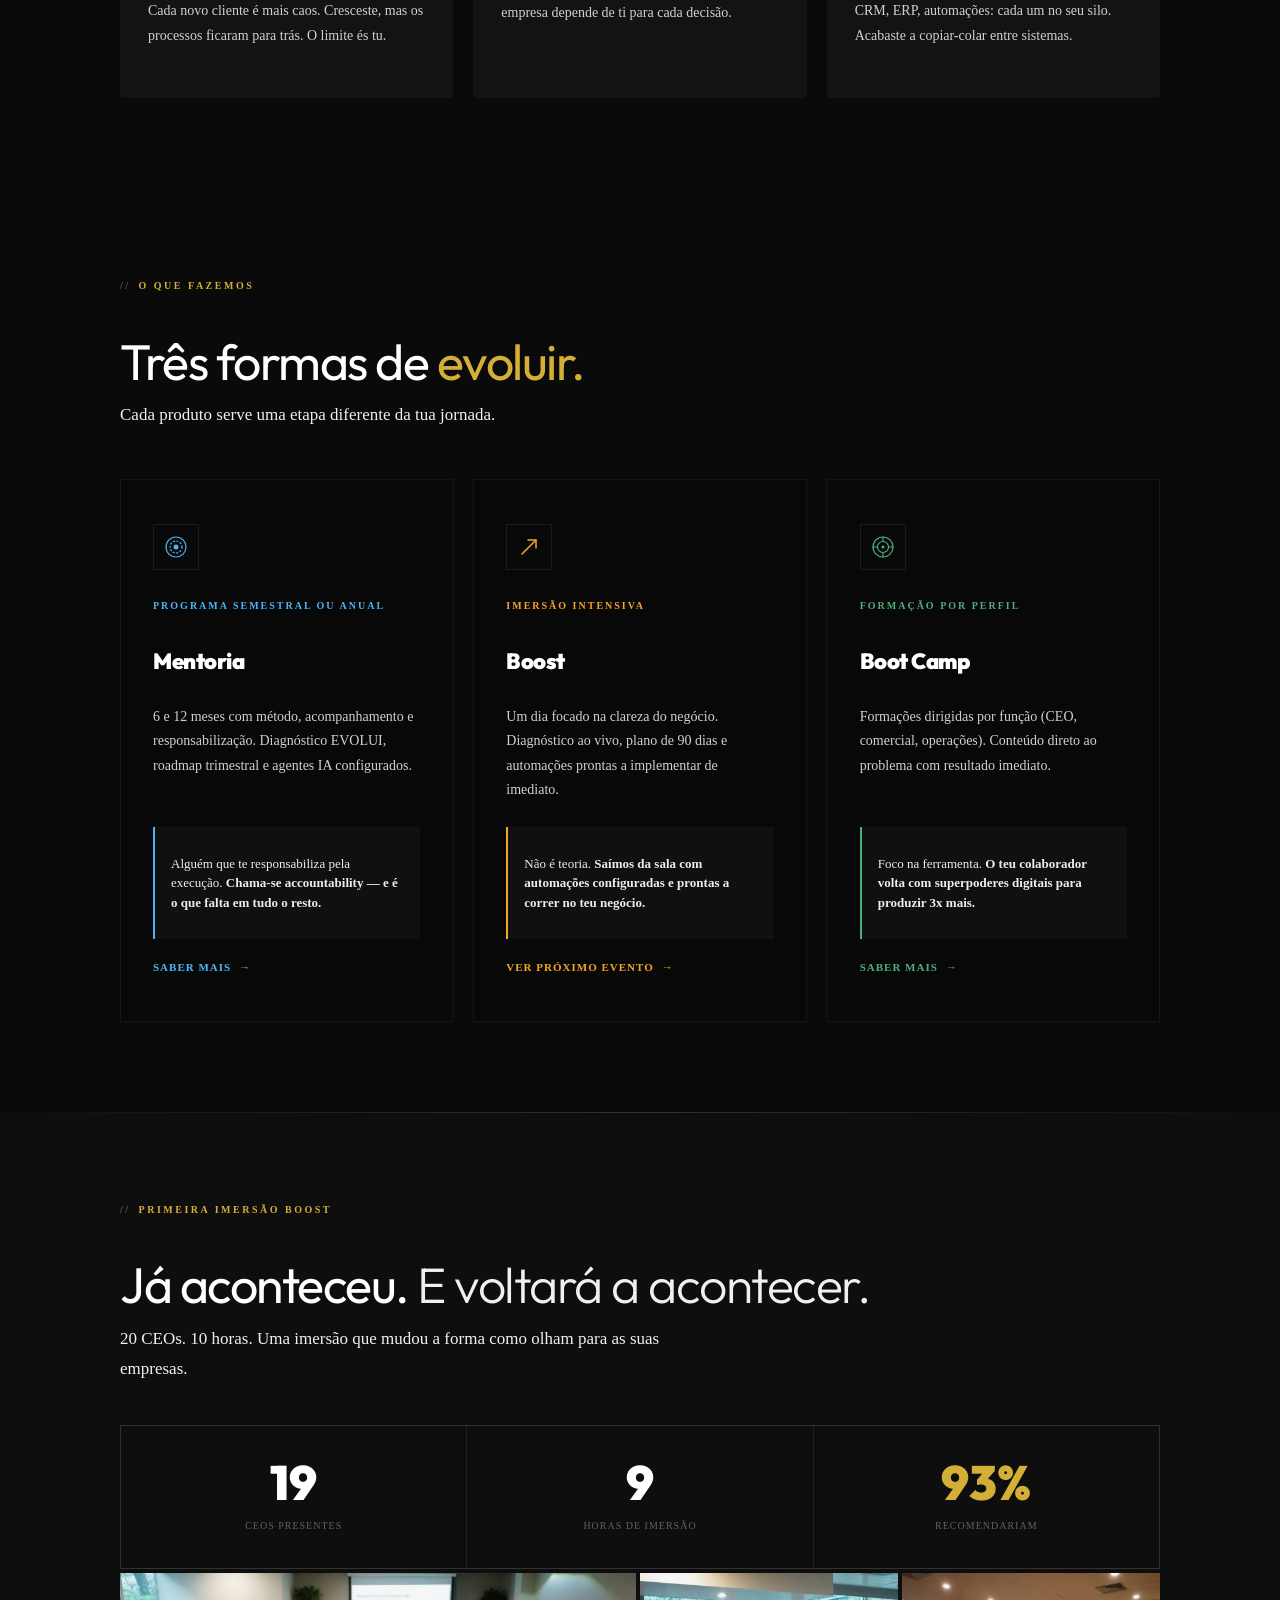
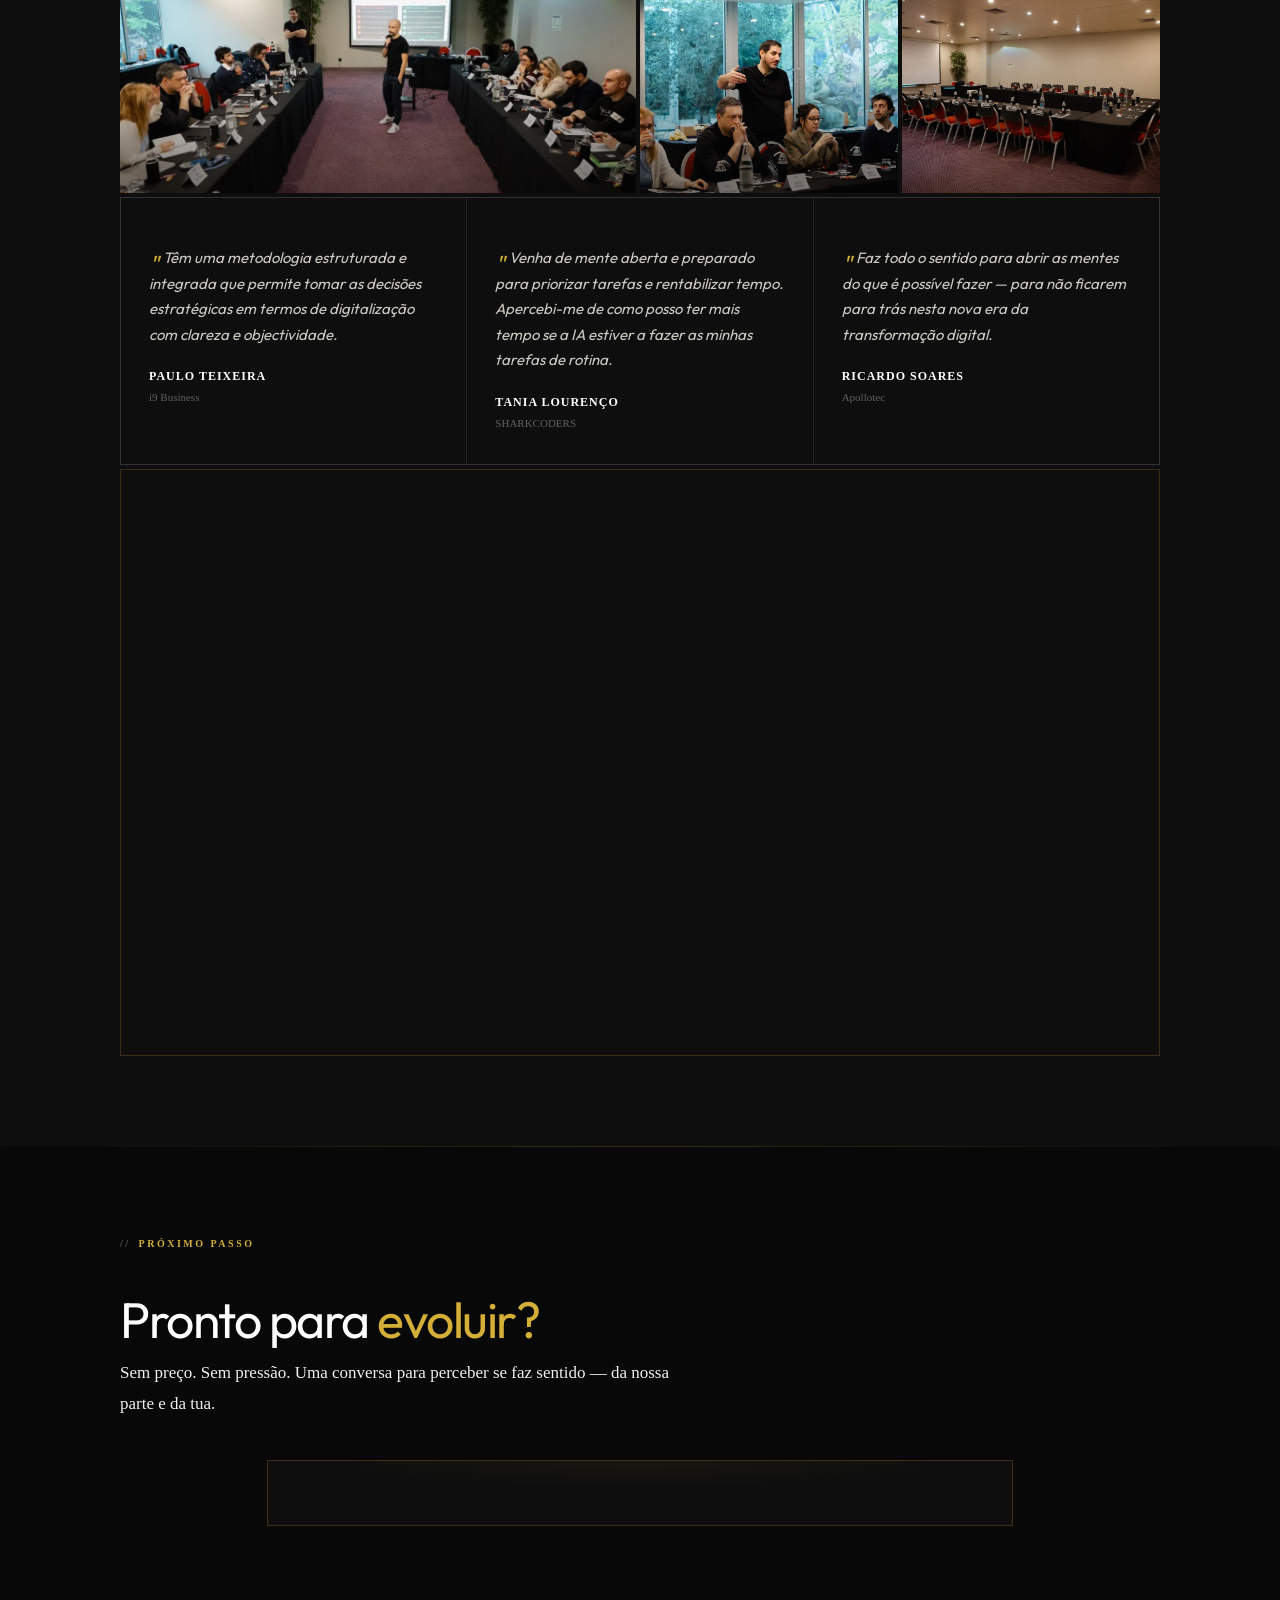
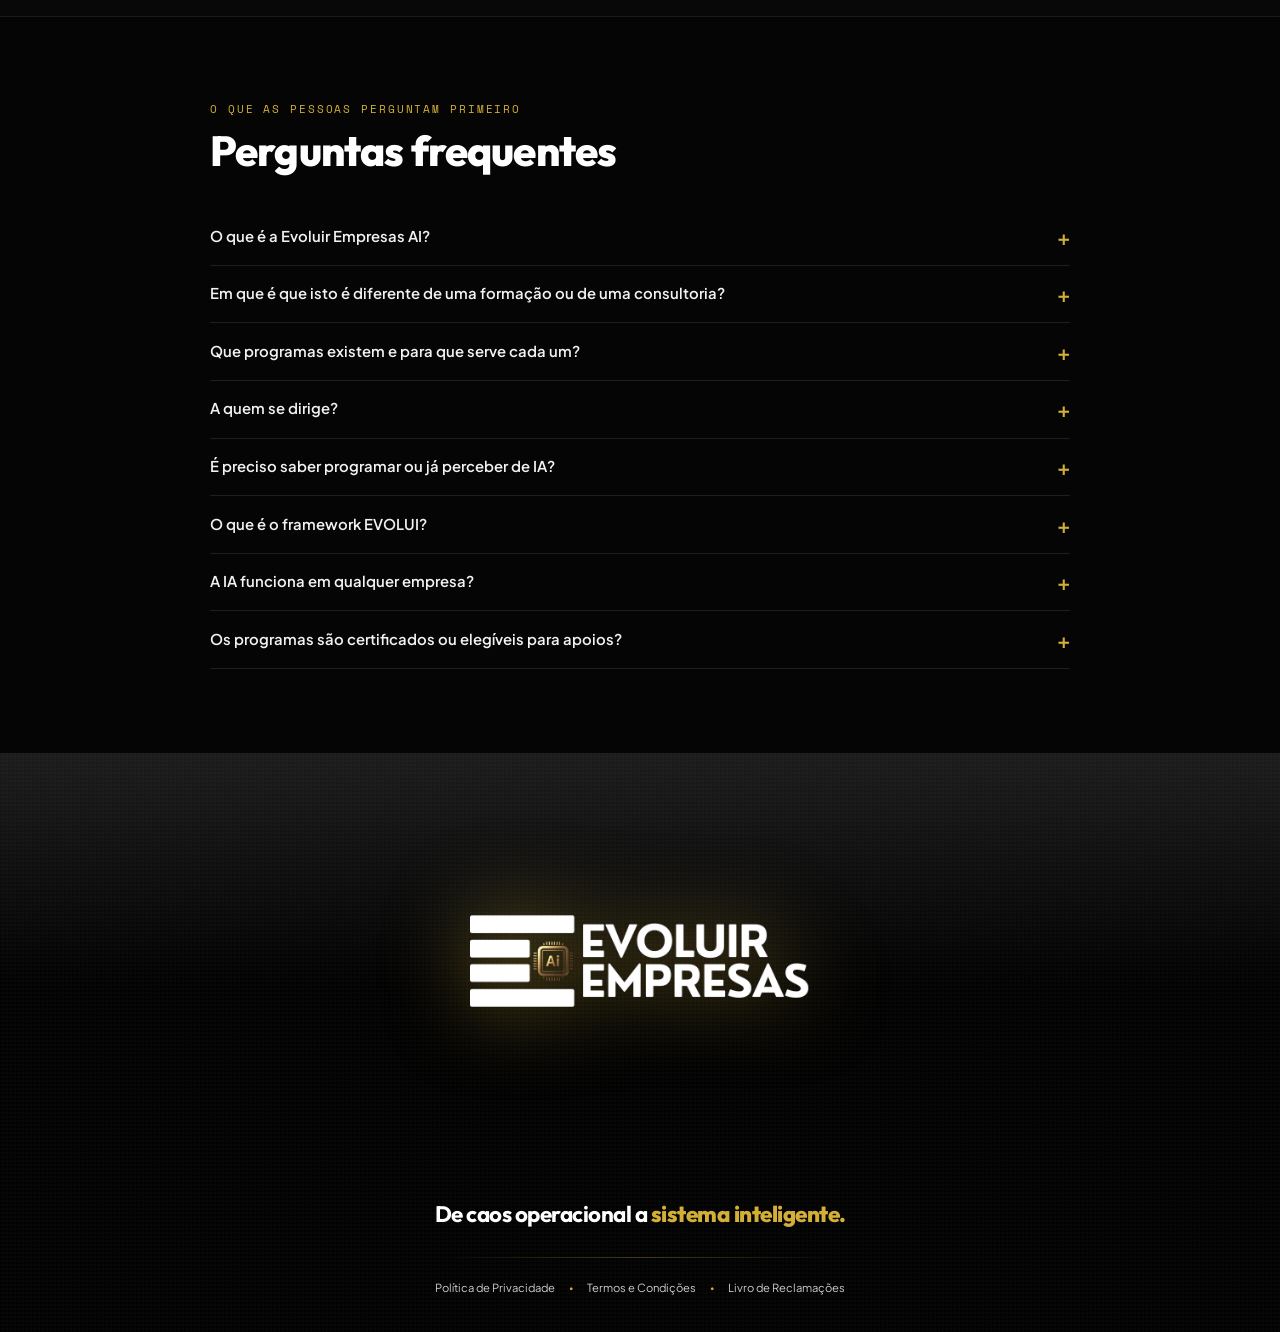
==== commit e821cb17: "Aviso de cookies mais discreto" ====
--- a/index.html
+++ b/index.html
@@ -26,7 +26,7 @@
 <link rel="preload" as="font" type="font/woff2" crossorigin href="/assets/fonts/LDIoaomQNQcsA88c7O9yZ4KMCoOg4Ko20yw.woff2">
 <link rel="preload" as="image" fetchpriority="high" href="/assets/img/untitled_design_9_1x.webp" media="(max-width:768px)">
 <link rel="preload" as="image" fetchpriority="high" href="/assets/img/untitled_design_7_1x.webp" media="(min-width:769px)">
-<style>@font-face{font-family:'Outfit';font-style:normal;font-weight:300;font-display:swap;src:url(/assets/fonts/QGYvz_MVcBeNP4NJuktqQ4E.woff2) format('woff2');unicode-range:U+0100-02BA,U+02BD-02C5,U+02C7-02CC,U+02CE-02D7,U+02DD-02FF,U+0304,U+0308,U+0329,U+1D00-1DBF,U+1E00-1E9F,U+1EF2-1EFF,U+2020,U+20A0-20AB,U+20AD-20C4,U+2113,U+2C60-2C7F,U+A720-A7FF}@font-face{font-family:'Outfit';font-style:normal;font-weight:300;font-display:swap;src:url(/assets/fonts/QGYvz_MVcBeNP4NJtEtq.woff2) format('woff2');unicode-range:U+0000-00FF,U+0131,U+0152-0153,U+02BB-02BC,U+02C6,U+02DA,U+02DC,U+0304,U+0308,U+0329,U+2000-206F,U+20AC,U+2122,U+2191,U+2193,U+2212,U+2215,U+FEFF,U+FFFD}@font-face{font-family:'Outfit';font-style:normal;font-weight:400;font-display:swap;src:url(/assets/fonts/QGYvz_MVcBeNP4NJuktqQ4E.woff2) format('woff2');unicode-range:U+0100-02BA,U+02BD-02C5,U+02C7-02CC,U+02CE-02D7,U+02DD-02FF,U+0304,U+0308,U+0329,U+1D00-1DBF,U+1E00-1E9F,U+1EF2-1EFF,U+2020,U+20A0-20AB,U+20AD-20C4,U+2113,U+2C60-2C7F,U+A720-A7FF}@font-face{font-family:'Outfit';font-style:normal;font-weight:400;font-display:swap;src:url(/assets/fonts/QGYvz_MVcBeNP4NJtEtq.woff2) format('woff2');unicode-range:U+0000-00FF,U+0131,U+0152-0153,U+02BB-02BC,U+02C6,U+02DA,U+02DC,U+0304,U+0308,U+0329,U+2000-206F,U+20AC,U+2122,U+2191,U+2193,U+2212,U+2215,U+FEFF,U+FFFD}@font-face{font-family:'Outfit';font-style:normal;font-weight:700;font-display:swap;src:url(/assets/fonts/QGYvz_MVcBeNP4NJuktqQ4E.woff2) format('woff2');unicode-range:U+0100-02BA,U+02BD-02C5,U+02C7-02CC,U+02CE-02D7,U+02DD-02FF,U+0304,U+0308,U+0329,U+1D00-1DBF,U+1E00-1E9F,U+1EF2-1EFF,U+2020,U+20A0-20AB,U+20AD-20C4,U+2113,U+2C60-2C7F,U+A720-A7FF}@font-face{font-family:'Outfit';font-style:normal;font-weight:700;font-display:swap;src:url(/assets/fonts/QGYvz_MVcBeNP4NJtEtq.woff2) format('woff2');unicode-range:U+0000-00FF,U+0131,U+0152-0153,U+02BB-02BC,U+02C6,U+02DA,U+02DC,U+0304,U+0308,U+0329,U+2000-206F,U+20AC,U+2122,U+2191,U+2193,U+2212,U+2215,U+FEFF,U+FFFD}@font-face{font-family:'Outfit';font-style:normal;font-weight:800;font-display:swap;src:url(/assets/fonts/QGYvz_MVcBeNP4NJuktqQ4E.woff2) format('woff2');unicode-range:U+0100-02BA,U+02BD-02C5,U+02C7-02CC,U+02CE-02D7,U+02DD-02FF,U+0304,U+0308,U+0329,U+1D00-1DBF,U+1E00-1E9F,U+1EF2-1EFF,U+2020,U+20A0-20AB,U+20AD-20C4,U+2113,U+2C60-2C7F,U+A720-A7FF}@font-face{font-family:'Outfit';font-style:normal;font-weight:800;font-display:swap;src:url(/assets/fonts/QGYvz_MVcBeNP4NJtEtq.woff2) format('woff2');unicode-range:U+0000-00FF,U+0131,U+0152-0153,U+02BB-02BC,U+02C6,U+02DA,U+02DC,U+0304,U+0308,U+0329,U+2000-206F,U+20AC,U+2122,U+2191,U+2193,U+2212,U+2215,U+FEFF,U+FFFD}@font-face{font-family:'Outfit';font-style:normal;font-weight:900;font-display:swap;src:url(/assets/fonts/QGYvz_MVcBeNP4NJuktqQ4E.woff2) format('woff2');unicode-range:U+0100-02BA,U+02BD-02C5,U+02C7-02CC,U+02CE-02D7,U+02DD-02FF,U+0304,U+0308,U+0329,U+1D00-1DBF,U+1E00-1E9F,U+1EF2-1EFF,U+2020,U+20A0-20AB,U+20AD-20C4,U+2113,U+2C60-2C7F,U+A720-A7FF}@font-face{font-family:'Outfit';font-style:normal;font-weight:900;font-display:swap;src:url(/assets/fonts/QGYvz_MVcBeNP4NJtEtq.woff2) format('woff2');unicode-range:U+0000-00FF,U+0131,U+0152-0153,U+02BB-02BC,U+02C6,U+02DA,U+02DC,U+0304,U+0308,U+0329,U+2000-206F,U+20AC,U+2122,U+2191,U+2193,U+2212,U+2215,U+FEFF,U+FFFD}@font-face{font-family:'Plus Jakarta Sans';font-style:normal;font-weight:400;font-display:swap;src:url(/assets/fonts/LDIoaomQNQcsA88c7O9yZ4KMCoOg4Ko40yyygA.woff2) format('woff2');unicode-range:U+0100-02BA,U+02BD-02C5,U+02C7-02CC,U+02CE-02D7,U+02DD-02FF,U+0304,U+0308,U+0329,U+1D00-1DBF,U+1E00-1E9F,U+1EF2-1EFF,U+2020,U+20A0-20AB,U+20AD-20C4,U+2113,U+2C60-2C7F,U+A720-A7FF}@font-face{font-family:'Plus Jakarta Sans';font-style:normal;font-weight:400;font-display:swap;src:url(/assets/fonts/LDIoaomQNQcsA88c7O9yZ4KMCoOg4Ko20yw.woff2) format('woff2');unicode-range:U+0000-00FF,U+0131,U+0152-0153,U+02BB-02BC,U+02C6,U+02DA,U+02DC,U+0304,U+0308,U+0329,U+2000-206F,U+20AC,U+2122,U+2191,U+2193,U+2212,U+2215,U+FEFF,U+FFFD}@font-face{font-family:'Plus Jakarta Sans';font-style:normal;font-weight:500;font-display:swap;src:url(/assets/fonts/LDIoaomQNQcsA88c7O9yZ4KMCoOg4Ko40yyygA.woff2) format('woff2');unicode-range:U+0100-02BA,U+02BD-02C5,U+02C7-02CC,U+02CE-02D7,U+02DD-02FF,U+0304,U+0308,U+0329,U+1D00-1DBF,U+1E00-1E9F,U+1EF2-1EFF,U+2020,U+20A0-20AB,U+20AD-20C4,U+2113,U+2C60-2C7F,U+A720-A7FF}@font-face{font-family:'Plus Jakarta Sans';font-style:normal;font-weight:500;font-display:swap;src:url(/assets/fonts/LDIoaomQNQcsA88c7O9yZ4KMCoOg4Ko20yw.woff2) format('woff2');unicode-range:U+0000-00FF,U+0131,U+0152-0153,U+02BB-02BC,U+02C6,U+02DA,U+02DC,U+0304,U+0308,U+0329,U+2000-206F,U+20AC,U+2122,U+2191,U+2193,U+2212,U+2215,U+FEFF,U+FFFD}@font-face{font-family:'Plus Jakarta Sans';font-style:normal;font-weight:600;font-display:swap;src:url(/assets/fonts/LDIoaomQNQcsA88c7O9yZ4KMCoOg4Ko40yyygA.woff2) format('woff2');unicode-range:U+0100-02BA,U+02BD-02C5,U+02C7-02CC,U+02CE-02D7,U+02DD-02FF,U+0304,U+0308,U+0329,U+1D00-1DBF,U+1E00-1E9F,U+1EF2-1EFF,U+2020,U+20A0-20AB,U+20AD-20C4,U+2113,U+2C60-2C7F,U+A720-A7FF}@font-face{font-family:'Plus Jakarta Sans';font-style:normal;font-weight:600;font-display:swap;src:url(/assets/fonts/LDIoaomQNQcsA88c7O9yZ4KMCoOg4Ko20yw.woff2) format('woff2');unicode-range:U+0000-00FF,U+0131,U+0152-0153,U+02BB-02BC,U+02C6,U+02DA,U+02DC,U+0304,U+0308,U+0329,U+2000-206F,U+20AC,U+2122,U+2191,U+2193,U+2212,U+2215,U+FEFF,U+FFFD}@font-face{font-family:'Plus Jakarta Sans';font-style:normal;font-weight:700;font-display:swap;src:url(/assets/fonts/LDIoaomQNQcsA88c7O9yZ4KMCoOg4Ko40yyygA.woff2) format('woff2');unicode-range:U+0100-02BA,U+02BD-02C5,U+02C7-02CC,U+02CE-02D7,U+02DD-02FF,U+0304,U+0308,U+0329,U+1D00-1DBF,U+1E00-1E9F,U+1EF2-1EFF,U+2020,U+20A0-20AB,U+20AD-20C4,U+2113,U+2C60-2C7F,U+A720-A7FF}@font-face{font-family:'Plus Jakarta Sans';font-style:normal;font-weight:700;font-display:swap;src:url(/assets/fonts/LDIoaomQNQcsA88c7O9yZ4KMCoOg4Ko20yw.woff2) format('woff2');unicode-range:U+0000-00FF,U+0131,U+0152-0153,U+02BB-02BC,U+02C6,U+02DA,U+02DC,U+0304,U+0308,U+0329,U+2000-206F,U+20AC,U+2122,U+2191,U+2193,U+2212,U+2215,U+FEFF,U+FFFD}@font-face{font-family:'Space Mono';font-style:normal;font-weight:400;font-display:swap;src:url(/assets/fonts/i7dPIFZifjKcF5UAWdDRYE98RWq7.woff2) format('woff2');unicode-range:U+0100-02BA,U+02BD-02C5,U+02C7-02CC,U+02CE-02D7,U+02DD-02FF,U+0304,U+0308,U+0329,U+1D00-1DBF,U+1E00-1E9F,U+1EF2-1EFF,U+2020,U+20A0-20AB,U+20AD-20C4,U+2113,U+2C60-2C7F,U+A720-A7FF}@font-face{font-family:'Space Mono';font-style:normal;font-weight:400;font-display:swap;src:url(/assets/fonts/i7dPIFZifjKcF5UAWdDRYEF8RQ.woff2) format('woff2');unicode-range:U+0000-00FF,U+0131,U+0152-0153,U+02BB-02BC,U+02C6,U+02DA,U+02DC,U+0304,U+0308,U+0329,U+2000-206F,U+20AC,U+2122,U+2191,U+2193,U+2212,U+2215,U+FEFF,U+FFFD}@font-face{font-family:'Space Mono';font-style:normal;font-weight:700;font-display:swap;src:url(/assets/fonts/i7dMIFZifjKcF5UAWdDRaPpZUFuaHjyV.woff2) format('woff2');unicode-range:U+0100-02BA,U+02BD-02C5,U+02C7-02CC,U+02CE-02D7,U+02DD-02FF,U+0304,U+0308,U+0329,U+1D00-1DBF,U+1E00-1E9F,U+1EF2-1EFF,U+2020,U+20A0-20AB,U+20AD-20C4,U+2113,U+2C60-2C7F,U+A720-A7FF}@font-face{font-family:'Space Mono';font-style:normal;font-weight:700;font-display:swap;src:url(/assets/fonts/i7dMIFZifjKcF5UAWdDRaPpZUFWaHg.woff2) format('woff2');unicode-range:U+0000-00FF,U+0131,U+0152-0153,U+02BB-02BC,U+02C6,U+02DA,U+02DC,U+0304,U+0308,U+0329,U+2000-206F,U+20AC,U+2122,U+2191,U+2193,U+2212,U+2215,U+FEFF,U+FFFD}.ev-cookies{position:fixed;left:16px;right:16px;bottom:16px;z-index:99999;max-width:760px;margin:0 auto;background:#0d0d0d;border:1px solid #2a2a2a;border-radius:14px;padding:18px 20px;display:flex;gap:16px;align-items:center;flex-wrap:wrap;box-shadow:0 18px 50px rgba(0,0,0,.55);font-family:'Plus Jakarta Sans',system-ui,sans-serif}.ev-cookies p{margin:0;flex:1 1 320px;color:#d7d7d7;font-size:.875rem;line-height:1.5}.ev-cookies a{color:#e8b63a;text-decoration:underline}.ev-cookies button{border:0;border-radius:9px;padding:10px 18px;font-weight:700;cursor:pointer;font-size:.8125rem;font-family:inherit}.ev-cookies .ev-sim{background:#e8b63a;color:#111}.ev-cookies .ev-nao{background:transparent;color:#bdbdbd;border:1px solid #3a3a3a}@media(max-width:640px){.ev-cookies{flex-direction:column;align-items:stretch}.ev-cookies div{display:flex;gap:10px}.ev-cookies button{flex:1}}:root{--primary:#2fc6f6 !important;--primary-darken-1:hsl(194.47,92%,55%);--primary-darken-2:hsl(194.47,92%,52%);--primary-darken-3:hsl(194.47,92%,47%);--primary-lighten-1:hsl(194.47,92%,67%);--primary-opacity-0:rgba(47,198,246,0);--primary-opacity-0_05:rgba(47,198,246,0.05);--primary-opacity-0_1:rgba(47,198,246,0.1);--primary-opacity-0_15:rgba(47,198,246,0.15);--primary-opacity-0_2:rgba(47,198,246,0.2);--primary-opacity-0_25:rgba(47,198,246,0.25);--primary-opacity-0_3:rgba(47,198,246,0.3);--primary-opacity-0_35:rgba(47,198,246,0.35);--primary-opacity-0_4:rgba(47,198,246,0.4);--primary-opacity-0_45:rgba(47,198,246,0.45);--primary-opacity-0_5:rgba(47,198,246,0.5);--primary-opacity-0_55:rgba(47,198,246,0.55);--primary-opacity-0_6:rgba(47,198,246,0.6);--primary-opacity-0_65:rgba(47,198,246,0.65);--primary-opacity-0_7:rgba(47,198,246,0.7);--primary-opacity-0_75:rgba(47,198,246,0.75);--primary-opacity-0_8:rgba(47,198,246,0.8);--primary-opacity-0_85:rgba(47,198,246,0.85);--primary-opacity-0_9:rgba(47,198,246,0.9);--primary-opacity-0_95:rgba(47,198,246,0.95);--theme-color-main:hsl(194.47,20%,20%);--theme-color-secondary:hsl(194.47,20%,80%);--theme-color-title:hsl(194.47,20%,20%);--theme-color-strict-inverse:#ffffff}html{font-size:14px}body{font-size:1rem}.g-font-size-default{font-size:1rem}main.landing-public-mode{line-height:1.6;font-weight:400}.landing-public-mode .h1,.landing-public-mode .h2,.landing-public-mode .h3,.landing-public-mode .h4,.landing-public-mode .h5,.landing-public-mode .h6,.landing-public-mode .h7,.landing-public-mode h1,.landing-public-mode h2,.landing-public-mode h3,.landing-public-mode h4,.landing-public-mode h5,.landing-public-mode h6{font-weight:400}:root{--gold:#D4AF37;--gold2:#F0C75E;--grad:linear-gradient(135deg,#D4AF37 0%,#F0C75E 100%);--bg:#050505;--bg2:#0a0a0a;--bg3:#0e0e0e;--bg4:#131313;--text:#EDEAE3;--mid:rgba(237,234,227,.85);--dim:rgba(237,234,227,.38);--bd:rgba(255,255,255,.08);--gold-bd:rgba(212,175,55,.22);--gold-bg:rgba(212,175,55,.07)}body{padding-top:90px!important;margin:0!important;background:var(--bg);color:var(--text)}@media(max-width:968px){body{padding-top:70px!important}}main.landing-public-mode{padding-top:0!important}.eh{background:rgba(5,5,5,.95);backdrop-filter:blur(10px);height:90px;padding:0 1.5rem;position:fixed;top:0;left:0;right:0;z-index:99999;border-bottom:1px solid var(--gold-bd);display:flex;align-items:center}.eh-c{max-width:1400px;width:100%;margin:0 auto;display:flex;justify-content:space-between;align-items:center}.eh-logo img{height:115px;width:auto;position:relative;top:15px;filter:drop-shadow(0 0 15px rgba(212,175,55,.5));transition:all .3s ease}.eh-logo:hover img{transform:scale(1.05);filter:drop-shadow(0 0 25px rgba(212,175,55,.8))}.eh-nav{display:flex;align-items:center;gap:2.5rem;list-style:none;margin:0;padding:0}.eh-nav li a.eh-link{color:#fff;text-decoration:none;font-family:'Plus Jakarta Sans',sans-serif;font-size:.95rem;font-weight:600;text-transform:uppercase;letter-spacing:.5px;opacity:.8;transition:all .3s ease;border-bottom:2px solid transparent;padding-bottom:2px}.eh-nav li a.eh-link:hover{color:var(--gold);opacity:1;border-bottom-color:var(--gold)}ul.eh-nav li a.eh-cta{padding:.75rem 2rem!important;background:var(--grad)!important;color:#000!important;border-radius:6px!important;font-family:'Outfit',sans-serif!important;font-size:.85rem!important;font-weight:700!important;text-transform:uppercase!important;letter-spacing:1px!important;opacity:1!important;text-decoration:none!important;border:none!important;transition:all .3s!important}ul.eh-nav li a.eh-cta:hover{transform:translateY(-3px)!important;box-shadow:0 0 25px rgba(212,175,55,.6)!important}.eh-burger{display:none;cursor:pointer;background:transparent;border:none;z-index:1002;padding:10px}.eh-burger .bar{display:block;width:25px;height:3px;margin:5px auto;background:var(--gold);border-radius:2px;transition:all .3s ease-in-out}.eh-burger.active .bar:nth-child(2){opacity:0}.eh-burger.active .bar:nth-child(1){transform:translateY(8px) rotate(45deg)}.eh-burger.active .bar:nth-child(3){transform:translateY(-8px) rotate(-45deg)}@media(max-width:968px){.eh{height:70px;padding:0 1rem}.eh-logo img{height:90px;top:10px}.eh-burger{display:block}.eh-nav{position:fixed;left:-100%;top:70px;flex-direction:column;gap:1.5rem;background:rgba(5,5,5,.98);backdrop-filter:blur(15px);width:100%;text-align:center;padding:3rem 2rem;border-bottom:1px solid var(--gold);height:calc(100vh - 70px);overflow-y:auto;transition:.4s cubic-bezier(.4,0,.2,1)}.eh-nav.active{left:0}.eh-nav li a.eh-link{font-size:1.3rem;display:block;padding:15px 0;border-bottom:1px solid rgba(255,255,255,.08)}ul.eh-nav li a.eh-cta{display:inline-block!important;width:100%!important;margin-top:2rem!important;padding:1rem!important}}.e-hero{background:var(--bg);color:#fff;padding:12rem 1.5rem 8rem;position:relative;overflow:hidden;border-bottom:1px solid var(--gold);min-height:85vh;display:flex;align-items:center;justify-content:center;font-family:'Plus Jakarta Sans',sans-serif;background-image:url('/assets/img/untitled_design_7_1x.webp');background-repeat:no-repeat;background-size:cover;background-position:center 15%}.e-hero::after{content:'';position:absolute;inset:0;background:linear-gradient(to bottom,rgba(0,0,0,.3) 0%,rgba(0,0,0,0) 30%,rgba(0,0,0,0) 60%,rgba(5,5,5,1) 100%);z-index:1;pointer-events:none}.e-hero-mobile{display:none}.e-hero-c{max-width:1100px;margin:0 auto;text-align:center;position:relative;z-index:10}.e-hero-chip{display:inline-flex;align-items:center;gap:8px;min-height:28px;padding:0 14px;border:1px solid rgba(212,175,55,.4);background:rgba(0,0,0,.45);backdrop-filter:blur(10px);font-family:'Plus Jakarta Sans',sans-serif;font-size:10px;font-weight:700;letter-spacing:3px;color:var(--gold);text-transform:uppercase;margin-bottom:28px}.e-hero-chip-dot{width:5px;height:5px;border-radius:50%;background:var(--gold)}.e-hero-h1{font-family:'Outfit',sans-serif!important;font-size:clamp(42px,5.5vw,88px)!important;font-weight:900!important;line-height:1.03!important;letter-spacing:-2px;margin:0 0 1.5rem 0;color:#fff;text-shadow:0 4px 30px rgba(0,0,0,.8)}.e-hero-h1 .hl{color:var(--gold);font-style:italic}.e-hero-p{font-family:'Plus Jakarta Sans',sans-serif;font-size:1.7rem;font-weight:500;line-height:1.65;color:rgba(255,255,255,.95);margin:0 auto 2.1rem;max-width:1180px;text-shadow:0 2px 15px rgba(0,0,0,1)}.e-hero-cta{display:flex;justify-content:center;align-items:center;gap:20px;flex-wrap:wrap;position:relative;z-index:30}a.e-hero-btn{padding:1.25rem 3rem;font-family:'Outfit',sans-serif;font-size:1.05rem;font-weight:700;text-transform:uppercase;border-radius:8px;text-decoration:none!important;display:inline-block;background:var(--grad);color:#000!important;box-shadow:0 10px 30px rgba(0,0,0,.5);transition:transform .3s ease;letter-spacing:1px;position:relative;z-index:40;cursor:pointer}a.e-hero-btn:hover{transform:translateY(-3px)}.e-hero-note{font-size:.95rem;color:rgba(255,255,255,.6);font-family:'Plus Jakarta Sans',sans-serif;line-height:1.6;text-shadow:0 2px 10px rgba(0,0,0,.9)}@media(max-width:968px){.e-hero{display:block;padding:0 0 4rem 0;min-height:auto;background-image:none!important}.e-hero::after{display:none}.e-hero-mobile{display:block;width:100%;height:60vh;background-image:url('/assets/img/untitled_design_9_1x.webp');background-size:cover;background-position:center top;position:relative;z-index:0;-webkit-mask-image:linear-gradient(to bottom,black 85%,transparent 100%);mask-image:linear-gradient(to bottom,black 85%,transparent 100%)}.e-hero-c{padding:0 1.5rem;margin-top:-2rem;position:relative;z-index:20}.e-hero-h1{font-size:2.4rem!important;line-height:1.1!important;letter-spacing:-1px!important}.e-hero-p{font-size:1.18rem;font-weight:500;max-width:100%;margin-bottom:1.6rem;line-height:1.7}.e-hero-chip{margin-bottom:20px}.e-hero-cta{flex-direction:column;gap:12px}a.e-hero-btn{width:100%;text-align:center;padding:1rem 1.25rem;font-size:.95rem}.e-hero-note{font-size:.9rem;text-align:center}}.e-ticker-w{overflow:hidden;padding:12px 0;background:var(--bg3);border-top:1px solid rgba(255,255,255,.08);border-bottom:1px solid rgba(255,255,255,.08);position:relative}.e-ticker-w::before,.e-ticker-w::after{content:'';position:absolute;top:0;bottom:0;width:60px;z-index:1}.e-ticker-w::before{left:0;background:linear-gradient(90deg,var(--bg3),transparent)}.e-ticker-w::after{right:0;background:linear-gradient(-90deg,var(--bg3),transparent)}.e-ticker{display:flex;white-space:nowrap;animation:eTick 28s linear infinite}.e-ticker:hover{animation-play-state:paused}.e-ti{display:inline-flex;align-items:center;gap:16px;padding:0 24px;font-family:'Plus Jakarta Sans',sans-serif;font-size:10px;font-weight:700;letter-spacing:2.5px;text-transform:uppercase;color:rgba(237,234,227,.38)}.e-ts{color:var(--gold);font-size:6px}@keyframes eTick{from{transform:translateX(0)}to{transform:translateX(-50%)}}.es{position:relative;background:var(--bg2);color:#fff}.es-dark{background:var(--bg2)}.es-w{max-width:1040px;margin:0 auto;padding:90px 40px}.es-label{font-size:10px;font-weight:700;letter-spacing:2.5px;text-transform:uppercase;color:var(--gold);margin-bottom:14px;display:flex;align-items:center;gap:8px}.es-label::before{content:'//';color:var(--dim)}.es-h2{font-family:'Outfit',sans-serif;font-size:clamp(28px,4vw,50px);font-weight:900;line-height:1.05;letter-spacing:-1.5px;color:#fff;margin-bottom:12px}.es-h2 .d{font-weight:300;color:#f0f0f0}.es-h2 .a{color:var(--gold)}.es-sub{font-size:17px;color:#f0f0f0;max-width:560px;line-height:1.8;margin-top:12px}.e-rv{opacity:0;transform:translateY(28px);transition:opacity .65s ease,transform .65s ease}.e-rv.on{opacity:1;transform:none}.e-d1{transition-delay:.07s}.e-d2{transition-delay:.14s}.e-d3{transition-delay:.21s}.e-prob-grid{display:grid;grid-template-columns:repeat(3,1fr);gap:20px;margin-top:40px}.e-prob-card{background:var(--bg4);padding:36px 28px;position:relative;border-radius:4px;transition:background .25s}.e-prob-card:hover{background:#1c1c1c}.e-prob-card::before{content:'';position:absolute;top:0;left:0;right:0;height:2px}.e-prob-card:nth-child(1)::before{background:#E05A5A}.e-prob-card:nth-child(2)::before{background:#E08C3A}.e-prob-card:nth-child(3)::before{background:var(--gold)}.e-prob-n{font-family:'Space Mono',monospace;font-size:11px;font-weight:700;letter-spacing:2px;margin-bottom:14px;display:block}.e-prob-card:nth-child(1) .e-prob-n{color:#E05A5A}.e-prob-card:nth-child(2) .e-prob-n{color:#E08C3A}.e-prob-card:nth-child(3) .e-prob-n{color:var(--gold)}.e-prob-card h3{font-family:'Outfit',sans-serif;font-size:18px;font-weight:800;color:#fff;margin-bottom:12px;letter-spacing:-.3px;line-height:1.25}.e-prob-card p{font-size:14px;color:#d1d1d1;line-height:1.75}.e-prod-grid{display:grid;grid-template-columns:repeat(3,1fr);gap:20px;margin-top:40px}.e-prod-card{background:#080808;padding:44px 32px;display:flex;flex-direction:column;position:relative;transition:background .25s;text-decoration:none;color:inherit;border:1px solid rgba(255,255,255,.05)}.e-prod-card:hover{background:var(--bg3);border-color:var(--c)}.e-prod-card:nth-child(1){--c:#4CB5F5}.e-prod-card:nth-child(2){--c:#F5A623}.e-prod-card:nth-child(3){--c:#4CAF7D}.e-prod-icon{width:44px;height:44px;border:1px solid rgba(255,255,255,.08);display:flex;align-items:center;justify-content:center;margin-bottom:28px;transition:all .25s}.e-prod-card:hover .e-prod-icon{border-color:var(--c);background:rgba(255,255,255,.04)}.e-prod-eyebrow{font-size:10px;font-weight:700;letter-spacing:2px;text-transform:uppercase;color:var(--c);margin-bottom:8px}.e-prod-card h3{font-family:'Outfit',sans-serif;font-size:22px;font-weight:900;color:#fff;letter-spacing:-.5px;margin-bottom:12px}.e-prod-card p{font-size:14px;color:#d1d1d1;line-height:1.75;flex:1;margin-bottom:24px}.e-prod-acc{margin-top:auto;padding:14px 16px;border-left:2px solid var(--c);background:rgba(255,255,255,.03);min-height:84px;display:flex;align-items:center}.e-prod-acc span{font-size:13px;color:#eee;line-height:1.5}.e-prod-link{margin-top:20px;font-size:11px;font-weight:700;letter-spacing:1px;text-transform:uppercase;color:var(--c);display:inline-flex;align-items:center;gap:8px;transition:gap .2s}.e-prod-card:hover .e-prod-link{gap:16px}@media(max-width:768px){.es-w{padding:64px 20px}.e-prob-grid,.e-prod-grid{grid-template-columns:1fr;gap:15px}}.e-prova{position:relative;background:var(--bg3)}.e-prova::before{content:'';position:absolute;top:0;left:0;right:0;height:1px;background:linear-gradient(90deg,transparent,var(--gold-bd),transparent)}.e-stats-grid{display:grid;grid-template-columns:repeat(3,1fr);gap:1px;background:rgba(255,255,255,.08);border:1px solid rgba(255,255,255,.08);margin-bottom:4px}.e-stat{background:var(--bg3);padding:32px 24px;text-align:center;transition:background .2s}.e-stat:hover{background:#161616}.e-stat-n{font-family:'Outfit',sans-serif;font-size:clamp(28px,5vw,48px);font-weight:900;color:#fff;line-height:1;display:block;margin-bottom:8px}.e-stat-n.gold{color:var(--gold)}.e-stat-l{font-size:10px;color:var(--dim);text-transform:uppercase;letter-spacing:1px}.e-fotos{display:grid;grid-template-columns:2fr 1fr 1fr;grid-template-rows:220px;gap:4px;margin-bottom:4px}.e-foto{overflow:hidden;position:relative;background:var(--bg4)}.e-foto img{width:100%;height:100%;object-fit:cover;transition:transform .6s ease;display:block}.e-foto:hover img{transform:scale(1.06)}.e-foto::after{content:'';position:absolute;inset:0;background:linear-gradient(to top,rgba(5,5,5,.5),transparent 60%);pointer-events:none}.e-testi-grid{display:grid;grid-template-columns:repeat(3,1fr);gap:1px;background:rgba(255,255,255,.08);border:1px solid rgba(255,255,255,.08);margin-top:4px}.e-testi{background:var(--bg3);padding:32px 28px;transition:background .2s}.e-testi:hover{background:var(--bg4)}.e-testi-quote{font-family:'Outfit',sans-serif;font-size:15px;font-style:italic;color:rgba(237,234,227,.85);line-height:1.7;margin-bottom:20px}.e-testi-quote::before{content:'"';color:var(--gold);font-size:24px;line-height:0;vertical-align:-.4em;margin-right:4px}.e-testi-author{font-size:12px;font-weight:700;color:#fff;text-transform:uppercase;letter-spacing:1px}.e-testi-role{font-size:11px;color:var(--dim);margin-top:3px}@media(max-width:768px){.e-stats-grid{grid-template-columns:1fr}.e-fotos{grid-template-columns:1fr 1fr;grid-template-rows:160px 160px}.e-fotos .e-foto:first-child{grid-column:span 2}.e-testi-grid{grid-template-columns:1fr}}.e-form-s{position:relative;background:#080808}.e-form-s::before{content:'';position:absolute;top:0;left:0;right:0;height:1px;background:linear-gradient(90deg,transparent,var(--gold-bd),transparent)}.e-form-inner{max-width:680px;margin:0 auto;background:var(--bg3);border:1px solid var(--gold-bd);padding:56px 52px;position:relative;overflow:hidden}.e-form-inner::before{content:'';position:absolute;inset:0;background:radial-gradient(ellipse 60% 60% at 50% 0%,rgba(212,175,55,.05) 0%,transparent 70%);pointer-events:none}.e-form-row{display:grid;grid-template-columns:1fr 1fr;gap:14px;margin-bottom:14px}.e-form-group{display:flex;flex-direction:column;gap:7px;margin-bottom:14px}.e-form-label{font-family:'Space Mono',monospace;font-size:10px;font-weight:700;letter-spacing:2px;text-transform:uppercase;color:var(--dim)}.e-form-input,.e-form-select,.e-form-textarea{background:rgba(255,255,255,.04);border:1px solid rgba(255,255,255,.08);color:var(--text);padding:14px 18px;font-size:15px;font-family:'Plus Jakarta Sans',sans-serif;outline:none;transition:border-color .25s,background .2s;width:100%;border-radius:0;-webkit-appearance:none}.e-form-input:focus,.e-form-select:focus,.e-form-textarea:focus{border-color:rgba(212,175,55,.45);background:rgba(212,175,55,.03)}.e-form-input::placeholder,.e-form-textarea::placeholder{color:rgba(237,234,227,.25)}.e-form-select option{background:#111}.e-form-textarea{resize:vertical;min-height:90px}.e-form-btn{width:100%;height:52px;background:var(--grad);color:#000;border:none;font-family:'Outfit',sans-serif;font-size:12px;font-weight:800;letter-spacing:2.5px;text-transform:uppercase;cursor:pointer;margin-top:8px;display:flex;align-items:center;justify-content:center;gap:8px;transition:all .2s;position:relative;overflow:hidden}.e-form-btn::before{content:'';position:absolute;inset:0;background:rgba(255,255,255,.15);transform:translateX(-110%) skewX(-15deg);transition:transform .4s}.e-form-btn:hover{transform:translateY(-2px);box-shadow:0 8px 30px rgba(212,175,55,.35)}.e-form-btn:hover::before{transform:translateX(110%) skewX(-15deg)}.e-form-note{font-size:11px;color:rgba(237,234,227,.25);margin-top:12px;line-height:1.6}.e-form-success{display:none;text-align:center;padding:56px 0}.e-form-success h3{font-family:'Outfit',sans-serif;font-size:22px;color:var(--gold);margin-bottom:12px}.e-form-success p{color:var(--mid);font-size:15px;line-height:1.7}.e-form-bitrix-wrap{max-width:680px;margin:0 auto;background:var(--bg3);border:1px solid var(--gold-bd);padding:32px;position:relative;overflow:hidden}.e-form-bitrix-wrap::before{content:'';position:absolute;inset:0;background:radial-gradient(ellipse 60% 60% at 50% 0%,rgba(212,175,55,.05) 0%,transparent 70%);pointer-events:none}.e-form-bitrix-wrap>*{position:relative;z-index:1}@media(max-width:768px){.e-form-inner{padding:36px 20px}.e-form-row{grid-template-columns:1fr}}.e-footer{background:linear-gradient(180deg,#1a1a1a 0%,#000000 40%);position:relative;padding:4rem 1.5rem 2.5rem;overflow:hidden}.e-footer-noise{position:absolute;inset:0;background-image:repeating-linear-gradient(0deg,transparent,transparent 2px,rgba(255,255,255,.03) 2px,rgba(255,255,255,.03) 4px),repeating-linear-gradient(90deg,transparent,transparent 2px,rgba(255,255,255,.03) 2px,rgba(255,255,255,.03) 4px);opacity:.4;z-index:0;pointer-events:none}.e-footer-noise::after{content:'';position:absolute;inset:0;background:url("data:image/svg+xml,%3Csvg viewBox='0 0 400 400' xmlns='http://www.w3.org/2000/svg'%3E%3Cfilter id='nf'%3E%3CfeTurbulence type='fractalNoise' baseFrequency='0.9' numOctaves='4' stitchTiles='stitch'/%3E%3C/filter%3E%3Crect width='100%25' height='100%25' filter='url(%23nf)' opacity='0.08'/%3E%3C/svg%3E");opacity:.6;pointer-events:none}.e-footer-c{max-width:1200px;margin:0 auto;position:relative;z-index:2;text-align:center}.e-footer-logo-w{position:relative;display:inline-block;margin-bottom:1.5rem}.e-footer-logo{height:340px;width:auto;position:relative;z-index:1;filter:drop-shadow(0 0 40px rgba(212,175,55,.5));animation:eLogoPulse 2.5s ease-in-out infinite;transition:transform .4s cubic-bezier(.34,1.56,.64,1)}@keyframes eLogoPulse{0%,100%{filter:drop-shadow(0 0 40px rgba(212,175,55,.5));transform:scale(1)}50%{filter:drop-shadow(0 0 60px rgba(212,175,55,.8));transform:scale(1.03)}}.e-footer-logo:hover{animation:eLogoPulseFast 1.2s ease-in-out infinite}@keyframes eLogoPulseFast{0%,100%{filter:drop-shadow(0 0 50px rgba(212,175,55,.7));transform:scale(1.02)}50%{filter:drop-shadow(0 0 70px rgba(212,175,55,1));transform:scale(1.06)}}.e-footer-statement{font-family:'Outfit',sans-serif;font-weight:700;font-size:1.6rem;color:#FFF;margin-bottom:2rem;letter-spacing:-.5px;line-height:1.3}.e-footer-statement-hl{color:var(--gold);font-weight:800}.e-footer-divider{height:1px;background:linear-gradient(90deg,transparent,rgba(212,175,55,.3),transparent);width:100%;max-width:400px;margin:0 auto 1.5rem}.e-footer-legal{font-family:'Plus Jakarta Sans',sans-serif;font-size:.8rem;color:#CCC;display:flex;justify-content:center;align-items:center;gap:1rem;flex-wrap:wrap;position:relative;z-index:10}.e-footer-legal a{color:#CCC;text-decoration:none;transition:color .3s ease;position:relative;z-index:10}.e-footer-legal a:hover{color:var(--gold)}.e-footer-bullet{color:var(--gold);font-size:.6rem}@media(max-width:768px){.e-footer{padding:3.5rem 1.5rem 3rem}.e-footer-logo{height:200px}.e-footer-statement{font-size:1.25rem;margin-bottom:2.5rem}.e-footer-divider{margin-bottom:2rem}.e-footer-legal{font-size:1rem;gap:.5rem;line-height:2;background:rgba(0,0,0,.5);padding:1.5rem 1rem;border-radius:8px;flex-direction:column}.e-footer-legal a{color:#FFF;font-weight:500;padding:.5rem;display:block;width:100%;text-align:center}.e-footer-bullet{display:none}}@media(max-width:480px){.e-footer-logo{height:160px}.e-footer-statement{font-size:1.1rem}.e-footer-legal{font-size:.95rem;padding:1.5rem .5rem}.e-footer-legal a{padding:.8rem}}.ev-faq{background:#050505;padding:6rem 1.5rem;border-top:1px solid #1a1a1a;position:relative;font-family:'Plus Jakarta Sans',system-ui,sans-serif}.ev-faq-c{max-width:860px;margin:0 auto}.ev-faq-eyebrow{font-family:'Space Mono',monospace;font-size:.75rem;letter-spacing:.18em;text-transform:uppercase;color:#d4af37;margin:0 0 .75rem}.ev-faq h2{font-family:'Outfit',sans-serif;font-size:clamp(2rem,4.5vw,3rem);line-height:1.08;color:#fff;margin:0 0 2.5rem;font-weight:800;letter-spacing:-.02em}.ev-faq details{border-bottom:1px solid #1f1f1f;padding:1.25rem 0}.ev-faq summary{cursor:pointer;list-style:none;color:#f2f2f2;font-size:1.0625rem;font-weight:600;display:flex;gap:1rem;align-items:flex-start;line-height:1.45}.ev-faq summary::-webkit-details-marker{display:none}.ev-faq summary::after{content:'+';margin-left:auto;color:#d4af37;font-size:1.5rem;line-height:1;flex:0 0 auto;transition:transform .2s}.ev-faq details[open] summary::after{transform:rotate(45deg)}.ev-faq details p{color:#a9a9a9;font-size:.9375rem;line-height:1.75;margin:1rem 0 .25rem;padding-right:2.5rem}.ev-faq summary:focus-visible{outline:2px solid #d4af37;outline-offset:4px}</style>
+<style>@font-face{font-family:'Outfit';font-style:normal;font-weight:300;font-display:swap;src:url(/assets/fonts/QGYvz_MVcBeNP4NJuktqQ4E.woff2) format('woff2');unicode-range:U+0100-02BA,U+02BD-02C5,U+02C7-02CC,U+02CE-02D7,U+02DD-02FF,U+0304,U+0308,U+0329,U+1D00-1DBF,U+1E00-1E9F,U+1EF2-1EFF,U+2020,U+20A0-20AB,U+20AD-20C4,U+2113,U+2C60-2C7F,U+A720-A7FF}@font-face{font-family:'Outfit';font-style:normal;font-weight:300;font-display:swap;src:url(/assets/fonts/QGYvz_MVcBeNP4NJtEtq.woff2) format('woff2');unicode-range:U+0000-00FF,U+0131,U+0152-0153,U+02BB-02BC,U+02C6,U+02DA,U+02DC,U+0304,U+0308,U+0329,U+2000-206F,U+20AC,U+2122,U+2191,U+2193,U+2212,U+2215,U+FEFF,U+FFFD}@font-face{font-family:'Outfit';font-style:normal;font-weight:400;font-display:swap;src:url(/assets/fonts/QGYvz_MVcBeNP4NJuktqQ4E.woff2) format('woff2');unicode-range:U+0100-02BA,U+02BD-02C5,U+02C7-02CC,U+02CE-02D7,U+02DD-02FF,U+0304,U+0308,U+0329,U+1D00-1DBF,U+1E00-1E9F,U+1EF2-1EFF,U+2020,U+20A0-20AB,U+20AD-20C4,U+2113,U+2C60-2C7F,U+A720-A7FF}@font-face{font-family:'Outfit';font-style:normal;font-weight:400;font-display:swap;src:url(/assets/fonts/QGYvz_MVcBeNP4NJtEtq.woff2) format('woff2');unicode-range:U+0000-00FF,U+0131,U+0152-0153,U+02BB-02BC,U+02C6,U+02DA,U+02DC,U+0304,U+0308,U+0329,U+2000-206F,U+20AC,U+2122,U+2191,U+2193,U+2212,U+2215,U+FEFF,U+FFFD}@font-face{font-family:'Outfit';font-style:normal;font-weight:700;font-display:swap;src:url(/assets/fonts/QGYvz_MVcBeNP4NJuktqQ4E.woff2) format('woff2');unicode-range:U+0100-02BA,U+02BD-02C5,U+02C7-02CC,U+02CE-02D7,U+02DD-02FF,U+0304,U+0308,U+0329,U+1D00-1DBF,U+1E00-1E9F,U+1EF2-1EFF,U+2020,U+20A0-20AB,U+20AD-20C4,U+2113,U+2C60-2C7F,U+A720-A7FF}@font-face{font-family:'Outfit';font-style:normal;font-weight:700;font-display:swap;src:url(/assets/fonts/QGYvz_MVcBeNP4NJtEtq.woff2) format('woff2');unicode-range:U+0000-00FF,U+0131,U+0152-0153,U+02BB-02BC,U+02C6,U+02DA,U+02DC,U+0304,U+0308,U+0329,U+2000-206F,U+20AC,U+2122,U+2191,U+2193,U+2212,U+2215,U+FEFF,U+FFFD}@font-face{font-family:'Outfit';font-style:normal;font-weight:800;font-display:swap;src:url(/assets/fonts/QGYvz_MVcBeNP4NJuktqQ4E.woff2) format('woff2');unicode-range:U+0100-02BA,U+02BD-02C5,U+02C7-02CC,U+02CE-02D7,U+02DD-02FF,U+0304,U+0308,U+0329,U+1D00-1DBF,U+1E00-1E9F,U+1EF2-1EFF,U+2020,U+20A0-20AB,U+20AD-20C4,U+2113,U+2C60-2C7F,U+A720-A7FF}@font-face{font-family:'Outfit';font-style:normal;font-weight:800;font-display:swap;src:url(/assets/fonts/QGYvz_MVcBeNP4NJtEtq.woff2) format('woff2');unicode-range:U+0000-00FF,U+0131,U+0152-0153,U+02BB-02BC,U+02C6,U+02DA,U+02DC,U+0304,U+0308,U+0329,U+2000-206F,U+20AC,U+2122,U+2191,U+2193,U+2212,U+2215,U+FEFF,U+FFFD}@font-face{font-family:'Outfit';font-style:normal;font-weight:900;font-display:swap;src:url(/assets/fonts/QGYvz_MVcBeNP4NJuktqQ4E.woff2) format('woff2');unicode-range:U+0100-02BA,U+02BD-02C5,U+02C7-02CC,U+02CE-02D7,U+02DD-02FF,U+0304,U+0308,U+0329,U+1D00-1DBF,U+1E00-1E9F,U+1EF2-1EFF,U+2020,U+20A0-20AB,U+20AD-20C4,U+2113,U+2C60-2C7F,U+A720-A7FF}@font-face{font-family:'Outfit';font-style:normal;font-weight:900;font-display:swap;src:url(/assets/fonts/QGYvz_MVcBeNP4NJtEtq.woff2) format('woff2');unicode-range:U+0000-00FF,U+0131,U+0152-0153,U+02BB-02BC,U+02C6,U+02DA,U+02DC,U+0304,U+0308,U+0329,U+2000-206F,U+20AC,U+2122,U+2191,U+2193,U+2212,U+2215,U+FEFF,U+FFFD}@font-face{font-family:'Plus Jakarta Sans';font-style:normal;font-weight:400;font-display:swap;src:url(/assets/fonts/LDIoaomQNQcsA88c7O9yZ4KMCoOg4Ko40yyygA.woff2) format('woff2');unicode-range:U+0100-02BA,U+02BD-02C5,U+02C7-02CC,U+02CE-02D7,U+02DD-02FF,U+0304,U+0308,U+0329,U+1D00-1DBF,U+1E00-1E9F,U+1EF2-1EFF,U+2020,U+20A0-20AB,U+20AD-20C4,U+2113,U+2C60-2C7F,U+A720-A7FF}@font-face{font-family:'Plus Jakarta Sans';font-style:normal;font-weight:400;font-display:swap;src:url(/assets/fonts/LDIoaomQNQcsA88c7O9yZ4KMCoOg4Ko20yw.woff2) format('woff2');unicode-range:U+0000-00FF,U+0131,U+0152-0153,U+02BB-02BC,U+02C6,U+02DA,U+02DC,U+0304,U+0308,U+0329,U+2000-206F,U+20AC,U+2122,U+2191,U+2193,U+2212,U+2215,U+FEFF,U+FFFD}@font-face{font-family:'Plus Jakarta Sans';font-style:normal;font-weight:500;font-display:swap;src:url(/assets/fonts/LDIoaomQNQcsA88c7O9yZ4KMCoOg4Ko40yyygA.woff2) format('woff2');unicode-range:U+0100-02BA,U+02BD-02C5,U+02C7-02CC,U+02CE-02D7,U+02DD-02FF,U+0304,U+0308,U+0329,U+1D00-1DBF,U+1E00-1E9F,U+1EF2-1EFF,U+2020,U+20A0-20AB,U+20AD-20C4,U+2113,U+2C60-2C7F,U+A720-A7FF}@font-face{font-family:'Plus Jakarta Sans';font-style:normal;font-weight:500;font-display:swap;src:url(/assets/fonts/LDIoaomQNQcsA88c7O9yZ4KMCoOg4Ko20yw.woff2) format('woff2');unicode-range:U+0000-00FF,U+0131,U+0152-0153,U+02BB-02BC,U+02C6,U+02DA,U+02DC,U+0304,U+0308,U+0329,U+2000-206F,U+20AC,U+2122,U+2191,U+2193,U+2212,U+2215,U+FEFF,U+FFFD}@font-face{font-family:'Plus Jakarta Sans';font-style:normal;font-weight:600;font-display:swap;src:url(/assets/fonts/LDIoaomQNQcsA88c7O9yZ4KMCoOg4Ko40yyygA.woff2) format('woff2');unicode-range:U+0100-02BA,U+02BD-02C5,U+02C7-02CC,U+02CE-02D7,U+02DD-02FF,U+0304,U+0308,U+0329,U+1D00-1DBF,U+1E00-1E9F,U+1EF2-1EFF,U+2020,U+20A0-20AB,U+20AD-20C4,U+2113,U+2C60-2C7F,U+A720-A7FF}@font-face{font-family:'Plus Jakarta Sans';font-style:normal;font-weight:600;font-display:swap;src:url(/assets/fonts/LDIoaomQNQcsA88c7O9yZ4KMCoOg4Ko20yw.woff2) format('woff2');unicode-range:U+0000-00FF,U+0131,U+0152-0153,U+02BB-02BC,U+02C6,U+02DA,U+02DC,U+0304,U+0308,U+0329,U+2000-206F,U+20AC,U+2122,U+2191,U+2193,U+2212,U+2215,U+FEFF,U+FFFD}@font-face{font-family:'Plus Jakarta Sans';font-style:normal;font-weight:700;font-display:swap;src:url(/assets/fonts/LDIoaomQNQcsA88c7O9yZ4KMCoOg4Ko40yyygA.woff2) format('woff2');unicode-range:U+0100-02BA,U+02BD-02C5,U+02C7-02CC,U+02CE-02D7,U+02DD-02FF,U+0304,U+0308,U+0329,U+1D00-1DBF,U+1E00-1E9F,U+1EF2-1EFF,U+2020,U+20A0-20AB,U+20AD-20C4,U+2113,U+2C60-2C7F,U+A720-A7FF}@font-face{font-family:'Plus Jakarta Sans';font-style:normal;font-weight:700;font-display:swap;src:url(/assets/fonts/LDIoaomQNQcsA88c7O9yZ4KMCoOg4Ko20yw.woff2) format('woff2');unicode-range:U+0000-00FF,U+0131,U+0152-0153,U+02BB-02BC,U+02C6,U+02DA,U+02DC,U+0304,U+0308,U+0329,U+2000-206F,U+20AC,U+2122,U+2191,U+2193,U+2212,U+2215,U+FEFF,U+FFFD}@font-face{font-family:'Space Mono';font-style:normal;font-weight:400;font-display:swap;src:url(/assets/fonts/i7dPIFZifjKcF5UAWdDRYE98RWq7.woff2) format('woff2');unicode-range:U+0100-02BA,U+02BD-02C5,U+02C7-02CC,U+02CE-02D7,U+02DD-02FF,U+0304,U+0308,U+0329,U+1D00-1DBF,U+1E00-1E9F,U+1EF2-1EFF,U+2020,U+20A0-20AB,U+20AD-20C4,U+2113,U+2C60-2C7F,U+A720-A7FF}@font-face{font-family:'Space Mono';font-style:normal;font-weight:400;font-display:swap;src:url(/assets/fonts/i7dPIFZifjKcF5UAWdDRYEF8RQ.woff2) format('woff2');unicode-range:U+0000-00FF,U+0131,U+0152-0153,U+02BB-02BC,U+02C6,U+02DA,U+02DC,U+0304,U+0308,U+0329,U+2000-206F,U+20AC,U+2122,U+2191,U+2193,U+2212,U+2215,U+FEFF,U+FFFD}@font-face{font-family:'Space Mono';font-style:normal;font-weight:700;font-display:swap;src:url(/assets/fonts/i7dMIFZifjKcF5UAWdDRaPpZUFuaHjyV.woff2) format('woff2');unicode-range:U+0100-02BA,U+02BD-02C5,U+02C7-02CC,U+02CE-02D7,U+02DD-02FF,U+0304,U+0308,U+0329,U+1D00-1DBF,U+1E00-1E9F,U+1EF2-1EFF,U+2020,U+20A0-20AB,U+20AD-20C4,U+2113,U+2C60-2C7F,U+A720-A7FF}@font-face{font-family:'Space Mono';font-style:normal;font-weight:700;font-display:swap;src:url(/assets/fonts/i7dMIFZifjKcF5UAWdDRaPpZUFWaHg.woff2) format('woff2');unicode-range:U+0000-00FF,U+0131,U+0152-0153,U+02BB-02BC,U+02C6,U+02DA,U+02DC,U+0304,U+0308,U+0329,U+2000-206F,U+20AC,U+2122,U+2191,U+2193,U+2212,U+2215,U+FEFF,U+FFFD}.ev-cookies{position:fixed;left:auto;right:16px;bottom:16px;z-index:99999;max-width:430px;background:#0d0d0d;border:1px solid #2a2a2a;border-radius:12px;padding:14px 16px;display:flex;gap:12px;align-items:center;flex-wrap:wrap;box-shadow:0 14px 40px rgba(0,0,0,.6);font-family:'Plus Jakarta Sans',system-ui,sans-serif}.ev-cookies p{margin:0;flex:1 1 100%;color:#cfcfcf;font-size:.8125rem;line-height:1.45}.ev-cookies a{color:#e8b63a;text-decoration:underline}.ev-cookies button{border:0;border-radius:9px;padding:10px 18px;font-weight:700;cursor:pointer;font-size:.8125rem;font-family:inherit}.ev-cookies .ev-sim{background:#e8b63a;color:#111}.ev-cookies .ev-nao{background:transparent;color:#bdbdbd;border:1px solid #3a3a3a}.ev-cookies div{display:flex;gap:10px;margin-left:auto}@media(max-width:640px){.ev-cookies{left:12px;right:12px;max-width:none}.ev-cookies button{flex:1}}:root{--primary:#2fc6f6 !important;--primary-darken-1:hsl(194.47,92%,55%);--primary-darken-2:hsl(194.47,92%,52%);--primary-darken-3:hsl(194.47,92%,47%);--primary-lighten-1:hsl(194.47,92%,67%);--primary-opacity-0:rgba(47,198,246,0);--primary-opacity-0_05:rgba(47,198,246,0.05);--primary-opacity-0_1:rgba(47,198,246,0.1);--primary-opacity-0_15:rgba(47,198,246,0.15);--primary-opacity-0_2:rgba(47,198,246,0.2);--primary-opacity-0_25:rgba(47,198,246,0.25);--primary-opacity-0_3:rgba(47,198,246,0.3);--primary-opacity-0_35:rgba(47,198,246,0.35);--primary-opacity-0_4:rgba(47,198,246,0.4);--primary-opacity-0_45:rgba(47,198,246,0.45);--primary-opacity-0_5:rgba(47,198,246,0.5);--primary-opacity-0_55:rgba(47,198,246,0.55);--primary-opacity-0_6:rgba(47,198,246,0.6);--primary-opacity-0_65:rgba(47,198,246,0.65);--primary-opacity-0_7:rgba(47,198,246,0.7);--primary-opacity-0_75:rgba(47,198,246,0.75);--primary-opacity-0_8:rgba(47,198,246,0.8);--primary-opacity-0_85:rgba(47,198,246,0.85);--primary-opacity-0_9:rgba(47,198,246,0.9);--primary-opacity-0_95:rgba(47,198,246,0.95);--theme-color-main:hsl(194.47,20%,20%);--theme-color-secondary:hsl(194.47,20%,80%);--theme-color-title:hsl(194.47,20%,20%);--theme-color-strict-inverse:#ffffff}html{font-size:14px}body{font-size:1rem}.g-font-size-default{font-size:1rem}main.landing-public-mode{line-height:1.6;font-weight:400}.landing-public-mode .h1,.landing-public-mode .h2,.landing-public-mode .h3,.landing-public-mode .h4,.landing-public-mode .h5,.landing-public-mode .h6,.landing-public-mode .h7,.landing-public-mode h1,.landing-public-mode h2,.landing-public-mode h3,.landing-public-mode h4,.landing-public-mode h5,.landing-public-mode h6{font-weight:400}:root{--gold:#D4AF37;--gold2:#F0C75E;--grad:linear-gradient(135deg,#D4AF37 0%,#F0C75E 100%);--bg:#050505;--bg2:#0a0a0a;--bg3:#0e0e0e;--bg4:#131313;--text:#EDEAE3;--mid:rgba(237,234,227,.85);--dim:rgba(237,234,227,.38);--bd:rgba(255,255,255,.08);--gold-bd:rgba(212,175,55,.22);--gold-bg:rgba(212,175,55,.07)}body{padding-top:90px!important;margin:0!important;background:var(--bg);color:var(--text)}@media(max-width:968px){body{padding-top:70px!important}}main.landing-public-mode{padding-top:0!important}.eh{background:rgba(5,5,5,.95);backdrop-filter:blur(10px);height:90px;padding:0 1.5rem;position:fixed;top:0;left:0;right:0;z-index:99999;border-bottom:1px solid var(--gold-bd);display:flex;align-items:center}.eh-c{max-width:1400px;width:100%;margin:0 auto;display:flex;justify-content:space-between;align-items:center}.eh-logo img{height:115px;width:auto;position:relative;top:15px;filter:drop-shadow(0 0 15px rgba(212,175,55,.5));transition:all .3s ease}.eh-logo:hover img{transform:scale(1.05);filter:drop-shadow(0 0 25px rgba(212,175,55,.8))}.eh-nav{display:flex;align-items:center;gap:2.5rem;list-style:none;margin:0;padding:0}.eh-nav li a.eh-link{color:#fff;text-decoration:none;font-family:'Plus Jakarta Sans',sans-serif;font-size:.95rem;font-weight:600;text-transform:uppercase;letter-spacing:.5px;opacity:.8;transition:all .3s ease;border-bottom:2px solid transparent;padding-bottom:2px}.eh-nav li a.eh-link:hover{color:var(--gold);opacity:1;border-bottom-color:var(--gold)}ul.eh-nav li a.eh-cta{padding:.75rem 2rem!important;background:var(--grad)!important;color:#000!important;border-radius:6px!important;font-family:'Outfit',sans-serif!important;font-size:.85rem!important;font-weight:700!important;text-transform:uppercase!important;letter-spacing:1px!important;opacity:1!important;text-decoration:none!important;border:none!important;transition:all .3s!important}ul.eh-nav li a.eh-cta:hover{transform:translateY(-3px)!important;box-shadow:0 0 25px rgba(212,175,55,.6)!important}.eh-burger{display:none;cursor:pointer;background:transparent;border:none;z-index:1002;padding:10px}.eh-burger .bar{display:block;width:25px;height:3px;margin:5px auto;background:var(--gold);border-radius:2px;transition:all .3s ease-in-out}.eh-burger.active .bar:nth-child(2){opacity:0}.eh-burger.active .bar:nth-child(1){transform:translateY(8px) rotate(45deg)}.eh-burger.active .bar:nth-child(3){transform:translateY(-8px) rotate(-45deg)}@media(max-width:968px){.eh{height:70px;padding:0 1rem}.eh-logo img{height:90px;top:10px}.eh-burger{display:block}.eh-nav{position:fixed;left:-100%;top:70px;flex-direction:column;gap:1.5rem;background:rgba(5,5,5,.98);backdrop-filter:blur(15px);width:100%;text-align:center;padding:3rem 2rem;border-bottom:1px solid var(--gold);height:calc(100vh - 70px);overflow-y:auto;transition:.4s cubic-bezier(.4,0,.2,1)}.eh-nav.active{left:0}.eh-nav li a.eh-link{font-size:1.3rem;display:block;padding:15px 0;border-bottom:1px solid rgba(255,255,255,.08)}ul.eh-nav li a.eh-cta{display:inline-block!important;width:100%!important;margin-top:2rem!important;padding:1rem!important}}.e-hero{background:var(--bg);color:#fff;padding:12rem 1.5rem 8rem;position:relative;overflow:hidden;border-bottom:1px solid var(--gold);min-height:85vh;display:flex;align-items:center;justify-content:center;font-family:'Plus Jakarta Sans',sans-serif;background-image:url('/assets/img/untitled_design_7_1x.webp');background-repeat:no-repeat;background-size:cover;background-position:center 15%}.e-hero::after{content:'';position:absolute;inset:0;background:linear-gradient(to bottom,rgba(0,0,0,.3) 0%,rgba(0,0,0,0) 30%,rgba(0,0,0,0) 60%,rgba(5,5,5,1) 100%);z-index:1;pointer-events:none}.e-hero-mobile{display:none}.e-hero-c{max-width:1100px;margin:0 auto;text-align:center;position:relative;z-index:10}.e-hero-chip{display:inline-flex;align-items:center;gap:8px;min-height:28px;padding:0 14px;border:1px solid rgba(212,175,55,.4);background:rgba(0,0,0,.45);backdrop-filter:blur(10px);font-family:'Plus Jakarta Sans',sans-serif;font-size:10px;font-weight:700;letter-spacing:3px;color:var(--gold);text-transform:uppercase;margin-bottom:28px}.e-hero-chip-dot{width:5px;height:5px;border-radius:50%;background:var(--gold)}.e-hero-h1{font-family:'Outfit',sans-serif!important;font-size:clamp(42px,5.5vw,88px)!important;font-weight:900!important;line-height:1.03!important;letter-spacing:-2px;margin:0 0 1.5rem 0;color:#fff;text-shadow:0 4px 30px rgba(0,0,0,.8)}.e-hero-h1 .hl{color:var(--gold);font-style:italic}.e-hero-p{font-family:'Plus Jakarta Sans',sans-serif;font-size:1.7rem;font-weight:500;line-height:1.65;color:rgba(255,255,255,.95);margin:0 auto 2.1rem;max-width:1180px;text-shadow:0 2px 15px rgba(0,0,0,1)}.e-hero-cta{display:flex;justify-content:center;align-items:center;gap:20px;flex-wrap:wrap;position:relative;z-index:30}a.e-hero-btn{padding:1.25rem 3rem;font-family:'Outfit',sans-serif;font-size:1.05rem;font-weight:700;text-transform:uppercase;border-radius:8px;text-decoration:none!important;display:inline-block;background:var(--grad);color:#000!important;box-shadow:0 10px 30px rgba(0,0,0,.5);transition:transform .3s ease;letter-spacing:1px;position:relative;z-index:40;cursor:pointer}a.e-hero-btn:hover{transform:translateY(-3px)}.e-hero-note{font-size:.95rem;color:rgba(255,255,255,.6);font-family:'Plus Jakarta Sans',sans-serif;line-height:1.6;text-shadow:0 2px 10px rgba(0,0,0,.9)}@media(max-width:968px){.e-hero{display:block;padding:0 0 4rem 0;min-height:auto;background-image:none!important}.e-hero::after{display:none}.e-hero-mobile{display:block;width:100%;height:60vh;background-image:url('/assets/img/untitled_design_9_1x.webp');background-size:cover;background-position:center top;position:relative;z-index:0;-webkit-mask-image:linear-gradient(to bottom,black 85%,transparent 100%);mask-image:linear-gradient(to bottom,black 85%,transparent 100%)}.e-hero-c{padding:0 1.5rem;margin-top:-2rem;position:relative;z-index:20}.e-hero-h1{font-size:2.4rem!important;line-height:1.1!important;letter-spacing:-1px!important}.e-hero-p{font-size:1.18rem;font-weight:500;max-width:100%;margin-bottom:1.6rem;line-height:1.7}.e-hero-chip{margin-bottom:20px}.e-hero-cta{flex-direction:column;gap:12px}a.e-hero-btn{width:100%;text-align:center;padding:1rem 1.25rem;font-size:.95rem}.e-hero-note{font-size:.9rem;text-align:center}}.e-ticker-w{overflow:hidden;padding:12px 0;background:var(--bg3);border-top:1px solid rgba(255,255,255,.08);border-bottom:1px solid rgba(255,255,255,.08);position:relative}.e-ticker-w::before,.e-ticker-w::after{content:'';position:absolute;top:0;bottom:0;width:60px;z-index:1}.e-ticker-w::before{left:0;background:linear-gradient(90deg,var(--bg3),transparent)}.e-ticker-w::after{right:0;background:linear-gradient(-90deg,var(--bg3),transparent)}.e-ticker{display:flex;white-space:nowrap;animation:eTick 28s linear infinite}.e-ticker:hover{animation-play-state:paused}.e-ti{display:inline-flex;align-items:center;gap:16px;padding:0 24px;font-family:'Plus Jakarta Sans',sans-serif;font-size:10px;font-weight:700;letter-spacing:2.5px;text-transform:uppercase;color:rgba(237,234,227,.38)}.e-ts{color:var(--gold);font-size:6px}@keyframes eTick{from{transform:translateX(0)}to{transform:translateX(-50%)}}.es{position:relative;background:var(--bg2);color:#fff}.es-dark{background:var(--bg2)}.es-w{max-width:1040px;margin:0 auto;padding:90px 40px}.es-label{font-size:10px;font-weight:700;letter-spacing:2.5px;text-transform:uppercase;color:var(--gold);margin-bottom:14px;display:flex;align-items:center;gap:8px}.es-label::before{content:'//';color:var(--dim)}.es-h2{font-family:'Outfit',sans-serif;font-size:clamp(28px,4vw,50px);font-weight:900;line-height:1.05;letter-spacing:-1.5px;color:#fff;margin-bottom:12px}.es-h2 .d{font-weight:300;color:#f0f0f0}.es-h2 .a{color:var(--gold)}.es-sub{font-size:17px;color:#f0f0f0;max-width:560px;line-height:1.8;margin-top:12px}.e-rv{opacity:0;transform:translateY(28px);transition:opacity .65s ease,transform .65s ease}.e-rv.on{opacity:1;transform:none}.e-d1{transition-delay:.07s}.e-d2{transition-delay:.14s}.e-d3{transition-delay:.21s}.e-prob-grid{display:grid;grid-template-columns:repeat(3,1fr);gap:20px;margin-top:40px}.e-prob-card{background:var(--bg4);padding:36px 28px;position:relative;border-radius:4px;transition:background .25s}.e-prob-card:hover{background:#1c1c1c}.e-prob-card::before{content:'';position:absolute;top:0;left:0;right:0;height:2px}.e-prob-card:nth-child(1)::before{background:#E05A5A}.e-prob-card:nth-child(2)::before{background:#E08C3A}.e-prob-card:nth-child(3)::before{background:var(--gold)}.e-prob-n{font-family:'Space Mono',monospace;font-size:11px;font-weight:700;letter-spacing:2px;margin-bottom:14px;display:block}.e-prob-card:nth-child(1) .e-prob-n{color:#E05A5A}.e-prob-card:nth-child(2) .e-prob-n{color:#E08C3A}.e-prob-card:nth-child(3) .e-prob-n{color:var(--gold)}.e-prob-card h3{font-family:'Outfit',sans-serif;font-size:18px;font-weight:800;color:#fff;margin-bottom:12px;letter-spacing:-.3px;line-height:1.25}.e-prob-card p{font-size:14px;color:#d1d1d1;line-height:1.75}.e-prod-grid{display:grid;grid-template-columns:repeat(3,1fr);gap:20px;margin-top:40px}.e-prod-card{background:#080808;padding:44px 32px;display:flex;flex-direction:column;position:relative;transition:background .25s;text-decoration:none;color:inherit;border:1px solid rgba(255,255,255,.05)}.e-prod-card:hover{background:var(--bg3);border-color:var(--c)}.e-prod-card:nth-child(1){--c:#4CB5F5}.e-prod-card:nth-child(2){--c:#F5A623}.e-prod-card:nth-child(3){--c:#4CAF7D}.e-prod-icon{width:44px;height:44px;border:1px solid rgba(255,255,255,.08);display:flex;align-items:center;justify-content:center;margin-bottom:28px;transition:all .25s}.e-prod-card:hover .e-prod-icon{border-color:var(--c);background:rgba(255,255,255,.04)}.e-prod-eyebrow{font-size:10px;font-weight:700;letter-spacing:2px;text-transform:uppercase;color:var(--c);margin-bottom:8px}.e-prod-card h3{font-family:'Outfit',sans-serif;font-size:22px;font-weight:900;color:#fff;letter-spacing:-.5px;margin-bottom:12px}.e-prod-card p{font-size:14px;color:#d1d1d1;line-height:1.75;flex:1;margin-bottom:24px}.e-prod-acc{margin-top:auto;padding:14px 16px;border-left:2px solid var(--c);background:rgba(255,255,255,.03);min-height:84px;display:flex;align-items:center}.e-prod-acc span{font-size:13px;color:#eee;line-height:1.5}.e-prod-link{margin-top:20px;font-size:11px;font-weight:700;letter-spacing:1px;text-transform:uppercase;color:var(--c);display:inline-flex;align-items:center;gap:8px;transition:gap .2s}.e-prod-card:hover .e-prod-link{gap:16px}@media(max-width:768px){.es-w{padding:64px 20px}.e-prob-grid,.e-prod-grid{grid-template-columns:1fr;gap:15px}}.e-prova{position:relative;background:var(--bg3)}.e-prova::before{content:'';position:absolute;top:0;left:0;right:0;height:1px;background:linear-gradient(90deg,transparent,var(--gold-bd),transparent)}.e-stats-grid{display:grid;grid-template-columns:repeat(3,1fr);gap:1px;background:rgba(255,255,255,.08);border:1px solid rgba(255,255,255,.08);margin-bottom:4px}.e-stat{background:var(--bg3);padding:32px 24px;text-align:center;transition:background .2s}.e-stat:hover{background:#161616}.e-stat-n{font-family:'Outfit',sans-serif;font-size:clamp(28px,5vw,48px);font-weight:900;color:#fff;line-height:1;display:block;margin-bottom:8px}.e-stat-n.gold{color:var(--gold)}.e-stat-l{font-size:10px;color:var(--dim);text-transform:uppercase;letter-spacing:1px}.e-fotos{display:grid;grid-template-columns:2fr 1fr 1fr;grid-template-rows:220px;gap:4px;margin-bottom:4px}.e-foto{overflow:hidden;position:relative;background:var(--bg4)}.e-foto img{width:100%;height:100%;object-fit:cover;transition:transform .6s ease;display:block}.e-foto:hover img{transform:scale(1.06)}.e-foto::after{content:'';position:absolute;inset:0;background:linear-gradient(to top,rgba(5,5,5,.5),transparent 60%);pointer-events:none}.e-testi-grid{display:grid;grid-template-columns:repeat(3,1fr);gap:1px;background:rgba(255,255,255,.08);border:1px solid rgba(255,255,255,.08);margin-top:4px}.e-testi{background:var(--bg3);padding:32px 28px;transition:background .2s}.e-testi:hover{background:var(--bg4)}.e-testi-quote{font-family:'Outfit',sans-serif;font-size:15px;font-style:italic;color:rgba(237,234,227,.85);line-height:1.7;margin-bottom:20px}.e-testi-quote::before{content:'"';color:var(--gold);font-size:24px;line-height:0;vertical-align:-.4em;margin-right:4px}.e-testi-author{font-size:12px;font-weight:700;color:#fff;text-transform:uppercase;letter-spacing:1px}.e-testi-role{font-size:11px;color:var(--dim);margin-top:3px}@media(max-width:768px){.e-stats-grid{grid-template-columns:1fr}.e-fotos{grid-template-columns:1fr 1fr;grid-template-rows:160px 160px}.e-fotos .e-foto:first-child{grid-column:span 2}.e-testi-grid{grid-template-columns:1fr}}.e-form-s{position:relative;background:#080808}.e-form-s::before{content:'';position:absolute;top:0;left:0;right:0;height:1px;background:linear-gradient(90deg,transparent,var(--gold-bd),transparent)}.e-form-inner{max-width:680px;margin:0 auto;background:var(--bg3);border:1px solid var(--gold-bd);padding:56px 52px;position:relative;overflow:hidden}.e-form-inner::before{content:'';position:absolute;inset:0;background:radial-gradient(ellipse 60% 60% at 50% 0%,rgba(212,175,55,.05) 0%,transparent 70%);pointer-events:none}.e-form-row{display:grid;grid-template-columns:1fr 1fr;gap:14px;margin-bottom:14px}.e-form-group{display:flex;flex-direction:column;gap:7px;margin-bottom:14px}.e-form-label{font-family:'Space Mono',monospace;font-size:10px;font-weight:700;letter-spacing:2px;text-transform:uppercase;color:var(--dim)}.e-form-input,.e-form-select,.e-form-textarea{background:rgba(255,255,255,.04);border:1px solid rgba(255,255,255,.08);color:var(--text);padding:14px 18px;font-size:15px;font-family:'Plus Jakarta Sans',sans-serif;outline:none;transition:border-color .25s,background .2s;width:100%;border-radius:0;-webkit-appearance:none}.e-form-input:focus,.e-form-select:focus,.e-form-textarea:focus{border-color:rgba(212,175,55,.45);background:rgba(212,175,55,.03)}.e-form-input::placeholder,.e-form-textarea::placeholder{color:rgba(237,234,227,.25)}.e-form-select option{background:#111}.e-form-textarea{resize:vertical;min-height:90px}.e-form-btn{width:100%;height:52px;background:var(--grad);color:#000;border:none;font-family:'Outfit',sans-serif;font-size:12px;font-weight:800;letter-spacing:2.5px;text-transform:uppercase;cursor:pointer;margin-top:8px;display:flex;align-items:center;justify-content:center;gap:8px;transition:all .2s;position:relative;overflow:hidden}.e-form-btn::before{content:'';position:absolute;inset:0;background:rgba(255,255,255,.15);transform:translateX(-110%) skewX(-15deg);transition:transform .4s}.e-form-btn:hover{transform:translateY(-2px);box-shadow:0 8px 30px rgba(212,175,55,.35)}.e-form-btn:hover::before{transform:translateX(110%) skewX(-15deg)}.e-form-note{font-size:11px;color:rgba(237,234,227,.25);margin-top:12px;line-height:1.6}.e-form-success{display:none;text-align:center;padding:56px 0}.e-form-success h3{font-family:'Outfit',sans-serif;font-size:22px;color:var(--gold);margin-bottom:12px}.e-form-success p{color:var(--mid);font-size:15px;line-height:1.7}.e-form-bitrix-wrap{max-width:680px;margin:0 auto;background:var(--bg3);border:1px solid var(--gold-bd);padding:32px;position:relative;overflow:hidden}.e-form-bitrix-wrap::before{content:'';position:absolute;inset:0;background:radial-gradient(ellipse 60% 60% at 50% 0%,rgba(212,175,55,.05) 0%,transparent 70%);pointer-events:none}.e-form-bitrix-wrap>*{position:relative;z-index:1}@media(max-width:768px){.e-form-inner{padding:36px 20px}.e-form-row{grid-template-columns:1fr}}.e-footer{background:linear-gradient(180deg,#1a1a1a 0%,#000000 40%);position:relative;padding:4rem 1.5rem 2.5rem;overflow:hidden}.e-footer-noise{position:absolute;inset:0;background-image:repeating-linear-gradient(0deg,transparent,transparent 2px,rgba(255,255,255,.03) 2px,rgba(255,255,255,.03) 4px),repeating-linear-gradient(90deg,transparent,transparent 2px,rgba(255,255,255,.03) 2px,rgba(255,255,255,.03) 4px);opacity:.4;z-index:0;pointer-events:none}.e-footer-noise::after{content:'';position:absolute;inset:0;background:url("data:image/svg+xml,%3Csvg viewBox='0 0 400 400' xmlns='http://www.w3.org/2000/svg'%3E%3Cfilter id='nf'%3E%3CfeTurbulence type='fractalNoise' baseFrequency='0.9' numOctaves='4' stitchTiles='stitch'/%3E%3C/filter%3E%3Crect width='100%25' height='100%25' filter='url(%23nf)' opacity='0.08'/%3E%3C/svg%3E");opacity:.6;pointer-events:none}.e-footer-c{max-width:1200px;margin:0 auto;position:relative;z-index:2;text-align:center}.e-footer-logo-w{position:relative;display:inline-block;margin-bottom:1.5rem}.e-footer-logo{height:340px;width:auto;position:relative;z-index:1;filter:drop-shadow(0 0 40px rgba(212,175,55,.5));animation:eLogoPulse 2.5s ease-in-out infinite;transition:transform .4s cubic-bezier(.34,1.56,.64,1)}@keyframes eLogoPulse{0%,100%{filter:drop-shadow(0 0 40px rgba(212,175,55,.5));transform:scale(1)}50%{filter:drop-shadow(0 0 60px rgba(212,175,55,.8));transform:scale(1.03)}}.e-footer-logo:hover{animation:eLogoPulseFast 1.2s ease-in-out infinite}@keyframes eLogoPulseFast{0%,100%{filter:drop-shadow(0 0 50px rgba(212,175,55,.7));transform:scale(1.02)}50%{filter:drop-shadow(0 0 70px rgba(212,175,55,1));transform:scale(1.06)}}.e-footer-statement{font-family:'Outfit',sans-serif;font-weight:700;font-size:1.6rem;color:#FFF;margin-bottom:2rem;letter-spacing:-.5px;line-height:1.3}.e-footer-statement-hl{color:var(--gold);font-weight:800}.e-footer-divider{height:1px;background:linear-gradient(90deg,transparent,rgba(212,175,55,.3),transparent);width:100%;max-width:400px;margin:0 auto 1.5rem}.e-footer-legal{font-family:'Plus Jakarta Sans',sans-serif;font-size:.8rem;color:#CCC;display:flex;justify-content:center;align-items:center;gap:1rem;flex-wrap:wrap;position:relative;z-index:10}.e-footer-legal a{color:#CCC;text-decoration:none;transition:color .3s ease;position:relative;z-index:10}.e-footer-legal a:hover{color:var(--gold)}.e-footer-bullet{color:var(--gold);font-size:.6rem}@media(max-width:768px){.e-footer{padding:3.5rem 1.5rem 3rem}.e-footer-logo{height:200px}.e-footer-statement{font-size:1.25rem;margin-bottom:2.5rem}.e-footer-divider{margin-bottom:2rem}.e-footer-legal{font-size:1rem;gap:.5rem;line-height:2;background:rgba(0,0,0,.5);padding:1.5rem 1rem;border-radius:8px;flex-direction:column}.e-footer-legal a{color:#FFF;font-weight:500;padding:.5rem;display:block;width:100%;text-align:center}.e-footer-bullet{display:none}}@media(max-width:480px){.e-footer-logo{height:160px}.e-footer-statement{font-size:1.1rem}.e-footer-legal{font-size:.95rem;padding:1.5rem .5rem}.e-footer-legal a{padding:.8rem}}.ev-faq{background:#050505;padding:6rem 1.5rem;border-top:1px solid #1a1a1a;position:relative;font-family:'Plus Jakarta Sans',system-ui,sans-serif}.ev-faq-c{max-width:860px;margin:0 auto}.ev-faq-eyebrow{font-family:'Space Mono',monospace;font-size:.75rem;letter-spacing:.18em;text-transform:uppercase;color:#d4af37;margin:0 0 .75rem}.ev-faq h2{font-family:'Outfit',sans-serif;font-size:clamp(2rem,4.5vw,3rem);line-height:1.08;color:#fff;margin:0 0 2.5rem;font-weight:800;letter-spacing:-.02em}.ev-faq details{border-bottom:1px solid #1f1f1f;padding:1.25rem 0}.ev-faq summary{cursor:pointer;list-style:none;color:#f2f2f2;font-size:1.0625rem;font-weight:600;display:flex;gap:1rem;align-items:flex-start;line-height:1.45}.ev-faq summary::-webkit-details-marker{display:none}.ev-faq summary::after{content:'+';margin-left:auto;color:#d4af37;font-size:1.5rem;line-height:1;flex:0 0 auto;transition:transform .2s}.ev-faq details[open] summary::after{transform:rotate(45deg)}.ev-faq details p{color:#a9a9a9;font-size:.9375rem;line-height:1.75;margin:1rem 0 .25rem;padding-right:2.5rem}.ev-faq summary:focus-visible{outline:2px solid #d4af37;outline-offset:4px}</style>
 <script type="application/ld+json">{"@context":"https://schema.org","@graph":[{"@type":"Organization","@id":"https://suporte-erp24.github.io/#organizacao","name":"Evoluir Empresas AI","url":"https://suporte-erp24.github.io/","description":"Programas de transformação digital e inteligência artificial aplicada a processos para PMEs portuguesas: mentoria, imersões e formação.","areaServed":{"@type":"Country","name":"Portugal"},"knowsAbout":["Transformação digital","Inteligência artificial aplicada a empresas","Gestão de processos de negócio (BPM)","Automação de processos","Agentes de IA","Maturidade digital","Mentoria para CEOs de PME"],"founder":[{"@type":"Person","name":"Gabriel Gonçalves","jobTitle":"CEO da ERP24 e co-fundador da Evoluir Empresas AI","description":"Especialista em BPM e transformação digital, com 20 anos a implementar sistemas em PMEs portuguesas. Professor em MBAs executivos e doutorando em agentes de IA aplicados a negócios."},{"@type":"Person","name":"Andreas Vilela","jobTitle":"CEO da SHARKCODERS e co-fundador da Evoluir Empresas AI","description":"Engenheiro informático e empreendedor tecnológico, com software usado por mais de 30 milhões de pessoas. Fundador da maior rede portuguesa de escolas de tecnologia."}]},{"@type":"WebPage","@id":"https://suporte-erp24.github.io/#pagina","url":"https://suporte-erp24.github.io/","name":"Evoluir Empresas AI · Transformação Digital e IA para PMEs Portuguesas","description":"Implementamos IA nos processos da tua empresa com método, acompanhamento e resultados mensuráveis. Mentoria, imersões e formação para CEOs de PMEs portuguesas.","inLanguage":"pt-PT","isPartOf":{"@type":"WebSite","@id":"https://suporte-erp24.github.io/#site","url":"https://suporte-erp24.github.io/","name":"Evoluir Empresas AI","inLanguage":"pt-PT","publisher":{"@id":"https://suporte-erp24.github.io/#organizacao"}}},{"@type":"FAQPage","@id":"https://suporte-erp24.github.io/#faq","mainEntity":[{"@type":"Question","name":"O que é a Evoluir Empresas AI?","acceptedAnswer":{"@type":"Answer","text":"É um programa de transformação digital para PMEs portuguesas que aplica inteligência artificial a processos reais de negócio. Combina método (o framework EVOLUI), acompanhamento com responsabilização e agentes de IA configurados com os dados da empresa. Foi criado por Gabriel Gonçalves (ERP24) e Andreas Vilela (SHARKCODERS)."}},{"@type":"Question","name":"Em que é que isto é diferente de uma formação ou de uma consultoria?","acceptedAnswer":{"@type":"Answer","text":"Numa formação a pessoa assiste; numa consultoria alguém faz por ela. Aqui há um diagnóstico inicial, um roadmap trimestral e sessões de accountability onde a execução é verificada. O critério de sucesso é o tempo que o CEO recupera e os processos que passam a funcionar sem ele."}},{"@type":"Question","name":"Que programas existem e para que serve cada um?","acceptedAnswer":{"@type":"Answer","text":"Três. A Mentoria EVOLUI é um programa de 6 ou 12 meses com diagnóstico, roadmap e cinco agentes de IA configurados. O Boost é uma imersão intensiva de 10 horas, num dia, de onde se sai com automações prontas e um plano de 90 dias. O Boot Camp é formação por função — CEO, comercial, operações — focada na ferramenta."}},{"@type":"Question","name":"A quem se dirige?","acceptedAnswer":{"@type":"Answer","text":"A CEOs, diretores e fundadores de PMEs com equipa e operação real — tipicamente entre 5 e 250 colaboradores — que cresceram sem estruturar os processos. Não é para quem trabalha sozinho nem para quem procura assistir sem implementar."}},{"@type":"Question","name":"É preciso saber programar ou já perceber de IA?","acceptedAnswer":{"@type":"Answer","text":"Não. Os programas são para decisores, não para programadores. O que é preciso é disponibilidade para participar nas sessões e implementar entre elas."}},{"@type":"Question","name":"O que é o framework EVOLUI?","acceptedAnswer":{"@type":"Answer","text":"Um modelo de diagnóstico e transformação com seis dimensões: Estratégia, Valor do Cliente, Operação, Liderança e Cultura, Universo de Dados e Inovação Tecnológica e IA. Cada uma é avaliada, medida e desenvolvida ao longo do programa, dando origem ao score EVOLUI da empresa."}},{"@type":"Question","name":"A IA funciona em qualquer empresa?","acceptedAnswer":{"@type":"Answer","text":"Só quando três pilares estão alinhados: Liderança, Processos e Pessoas — o Triângulo da Transformação. Sem compromisso do CEO a mudança morre; sem processos mapeados automatiza-se o caos; sem adesão das pessoas a ferramenta não é usada. A IA é um catalisador, não uma solução isolada."}},{"@type":"Question","name":"Os programas são certificados ou elegíveis para apoios?","acceptedAnswer":{"@type":"Answer","text":"A Mentoria EVOLUI é um programa certificado DGERT e elegível para co-financiamento IEFP/FSE, o que reduz o custo real para empresas elegíveis."}}]}]}</script>
 <script type="speculationrules">{"prefetch":[{"where":{"href_matches":"/*"},"eagerness":"moderate"}]}</script>
 </head>
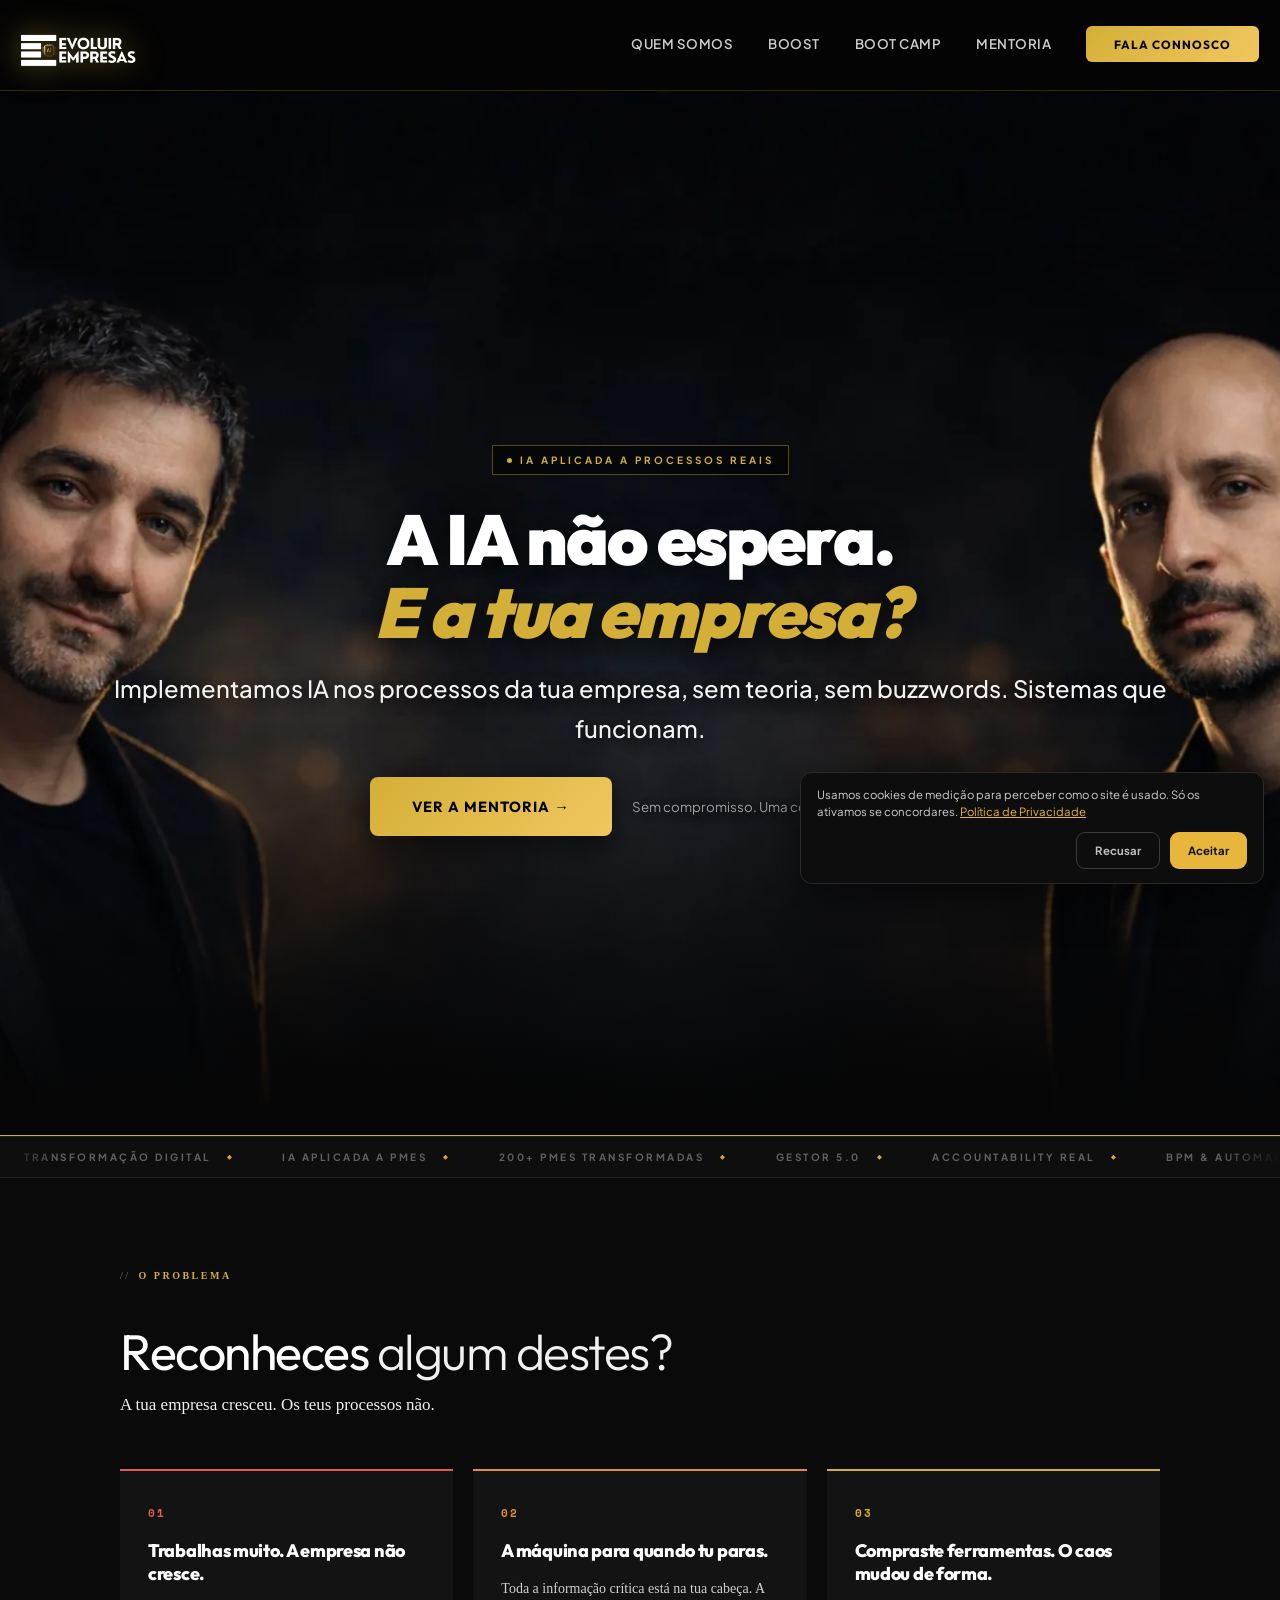
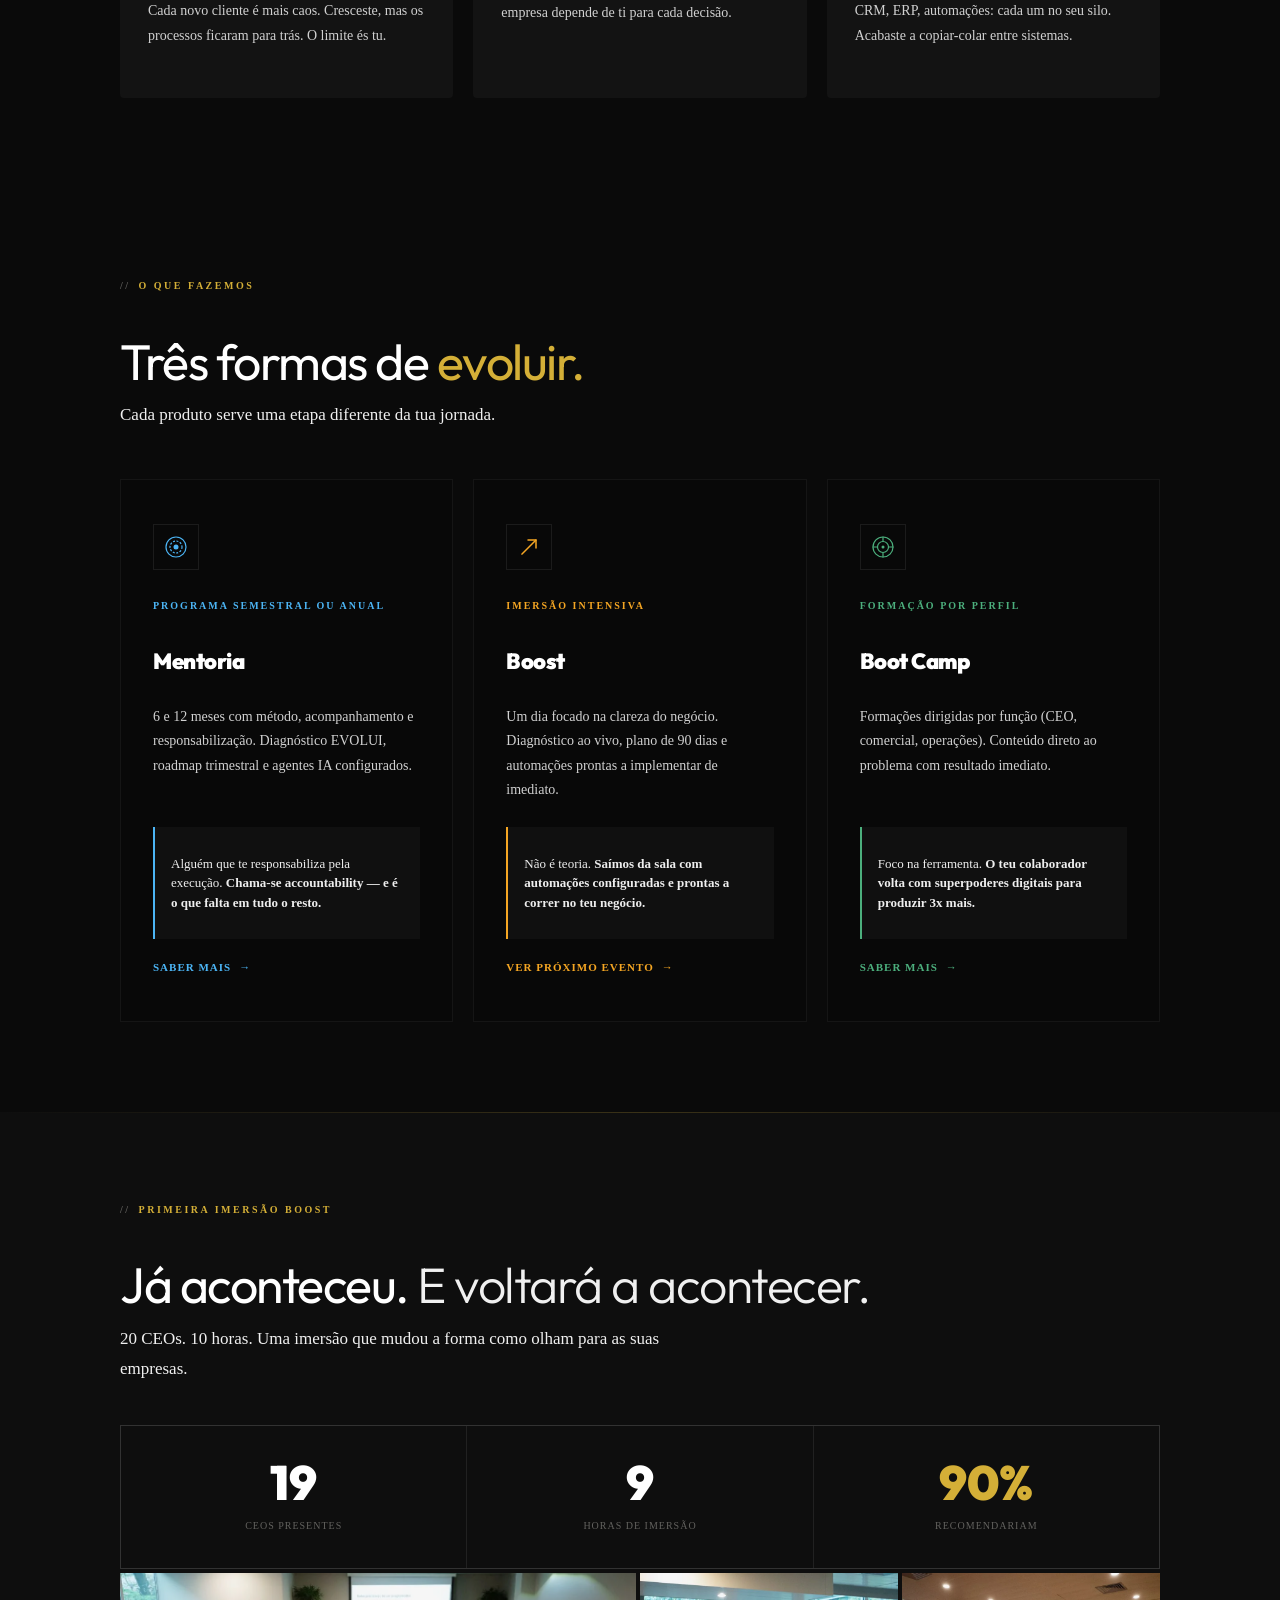
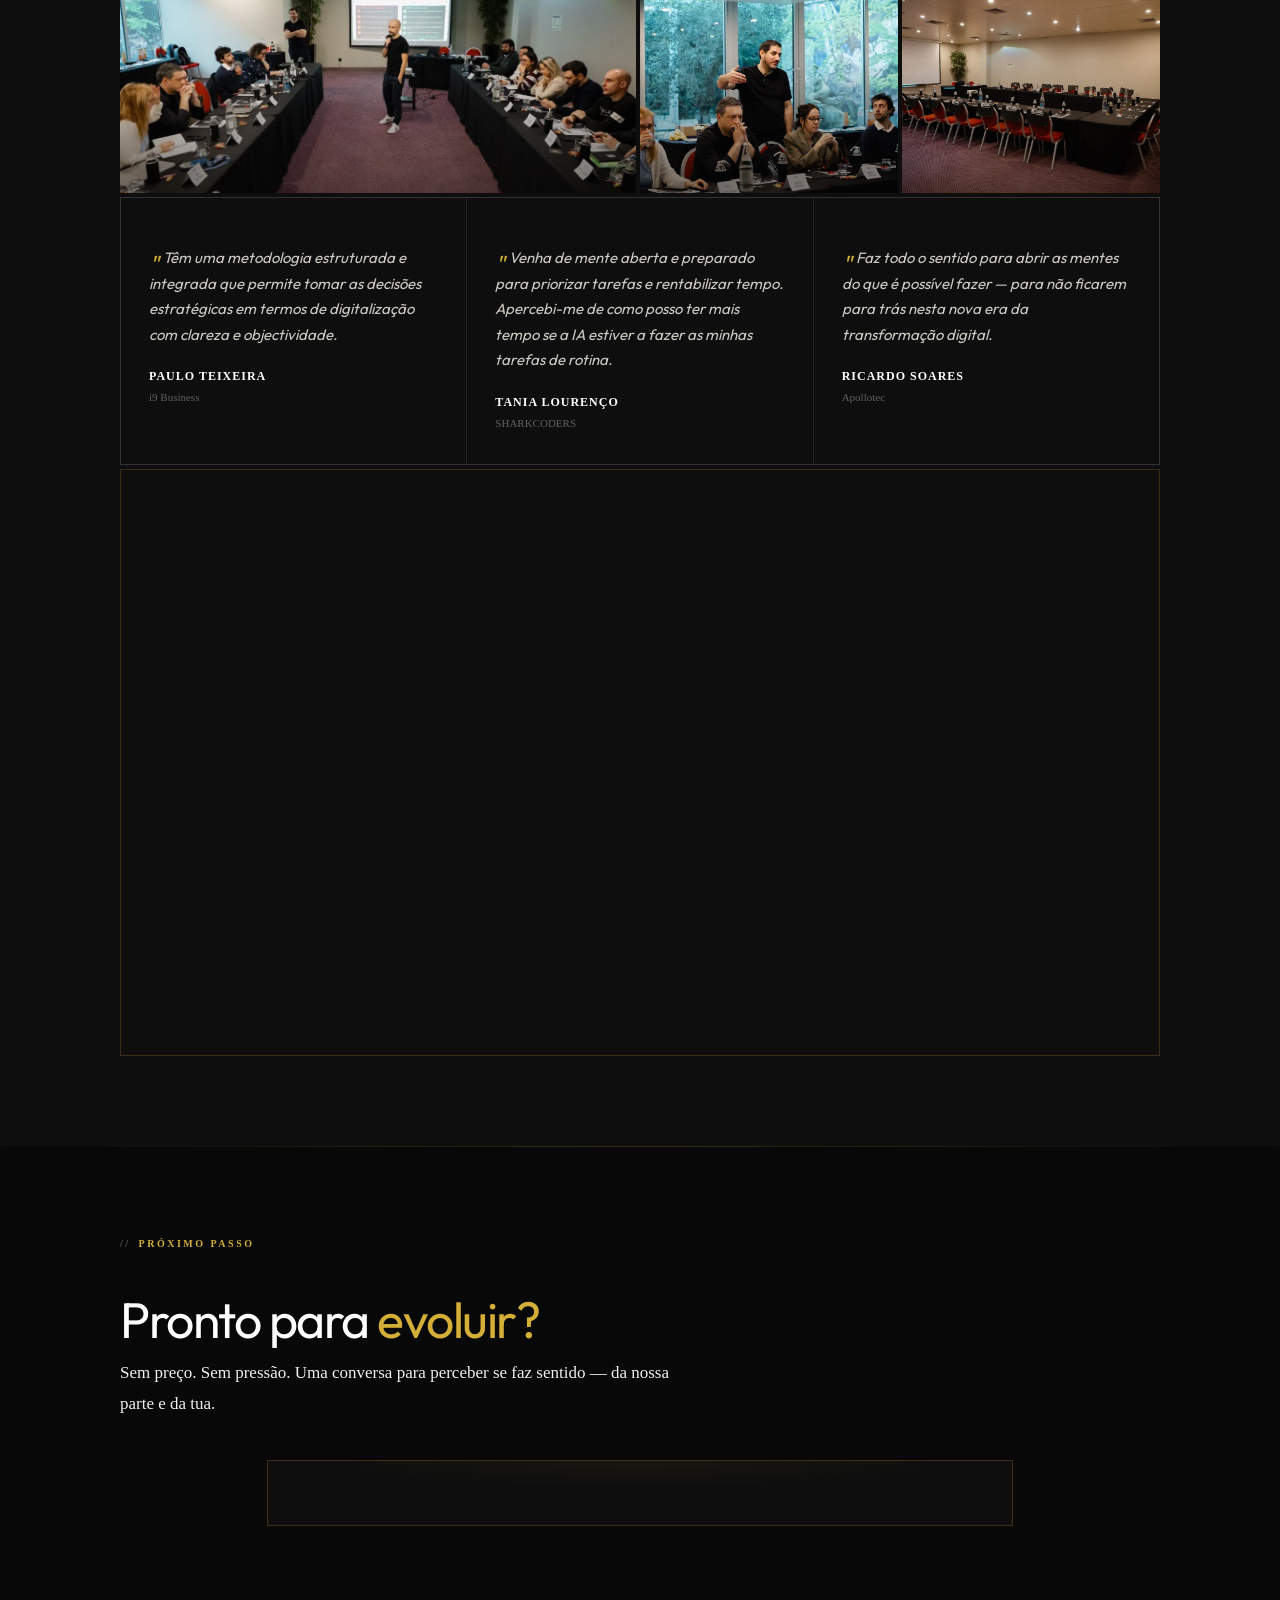
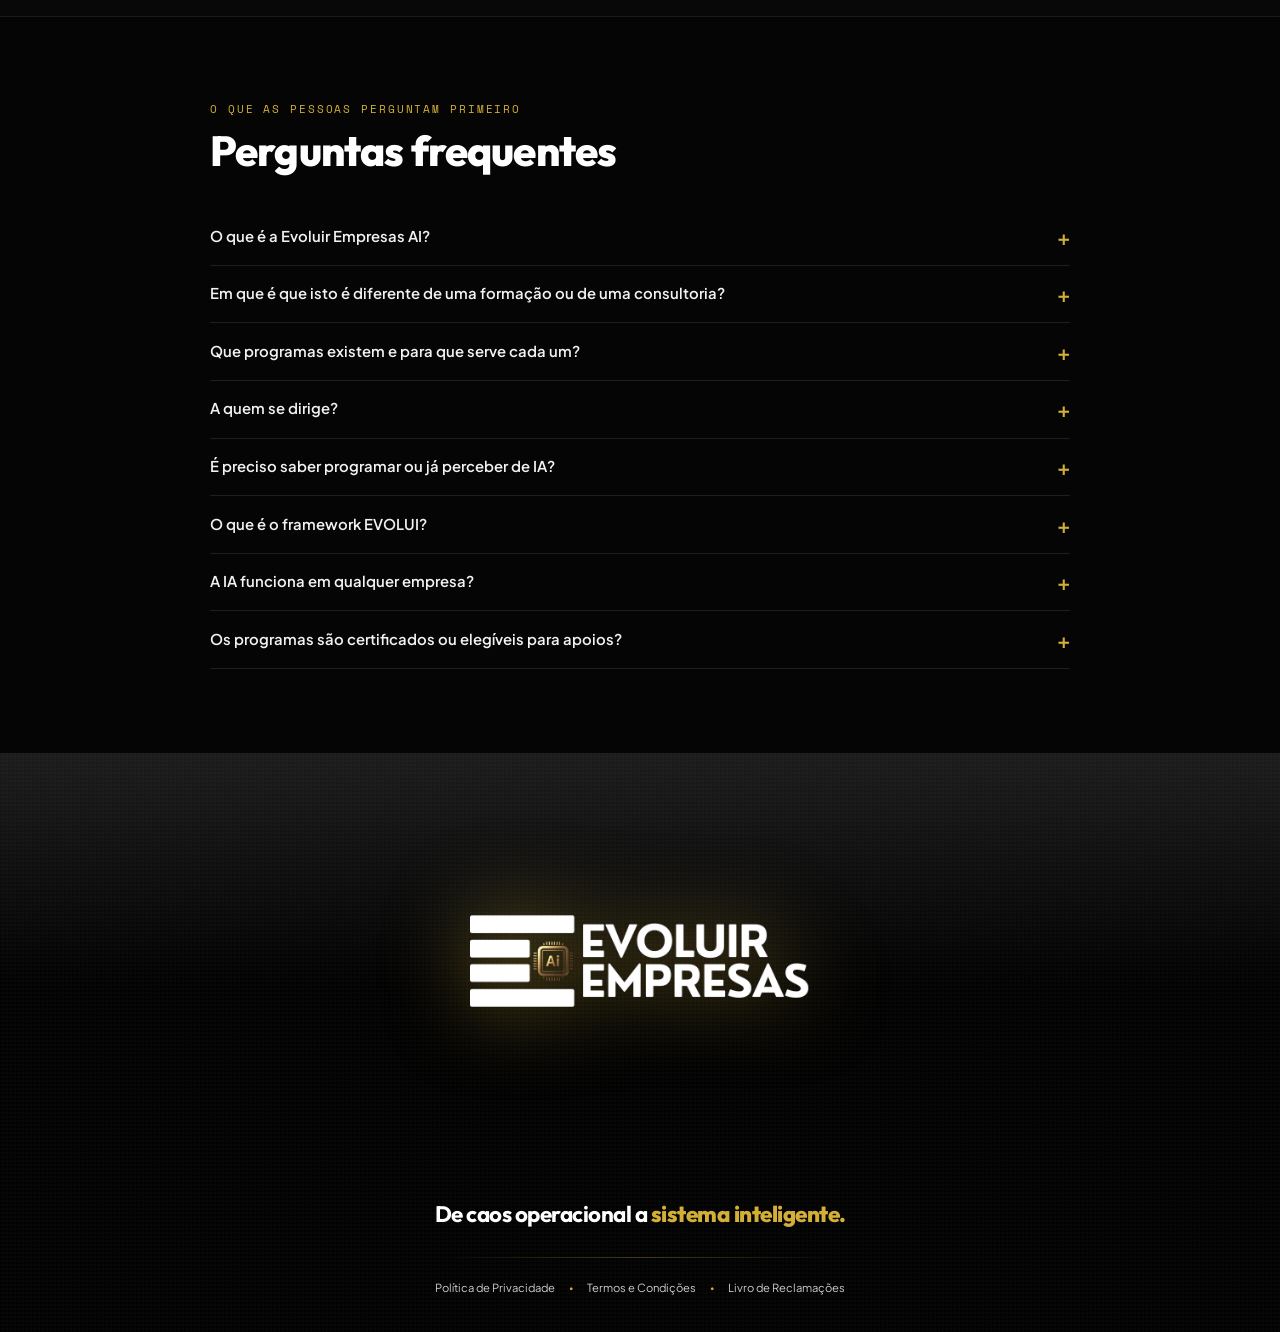
==== commit d713c9d8: "Video de fundo so depois do load, favicon 111KB->3KB, apple-touch-icon" ====
--- a/index.html
+++ b/index.html
@@ -22,6 +22,7 @@
 <meta name="twitter:description" content="Implementamos IA nos processos da tua empresa com método, acompanhamento e resultados mensuráveis. Mentoria, imersões e formação para CEOs de PMEs portuguesas.">
 <meta name="twitter:image" content="https://suporte-erp24.github.io/assets/img/1000111042_1x.webp">
 <link rel="icon" href="/favicon.ico" sizes="any">
+<link rel="apple-touch-icon" href="/assets/img/apple-touch-icon.png">
 <link rel="preload" as="font" type="font/woff2" crossorigin href="/assets/fonts/QGYvz_MVcBeNP4NJtEtq.woff2">
 <link rel="preload" as="font" type="font/woff2" crossorigin href="/assets/fonts/LDIoaomQNQcsA88c7O9yZ4KMCoOg4Ko20yw.woff2">
 <link rel="preload" as="image" fetchpriority="high" href="/assets/img/untitled_design_9_1x.webp" media="(max-width:768px)">
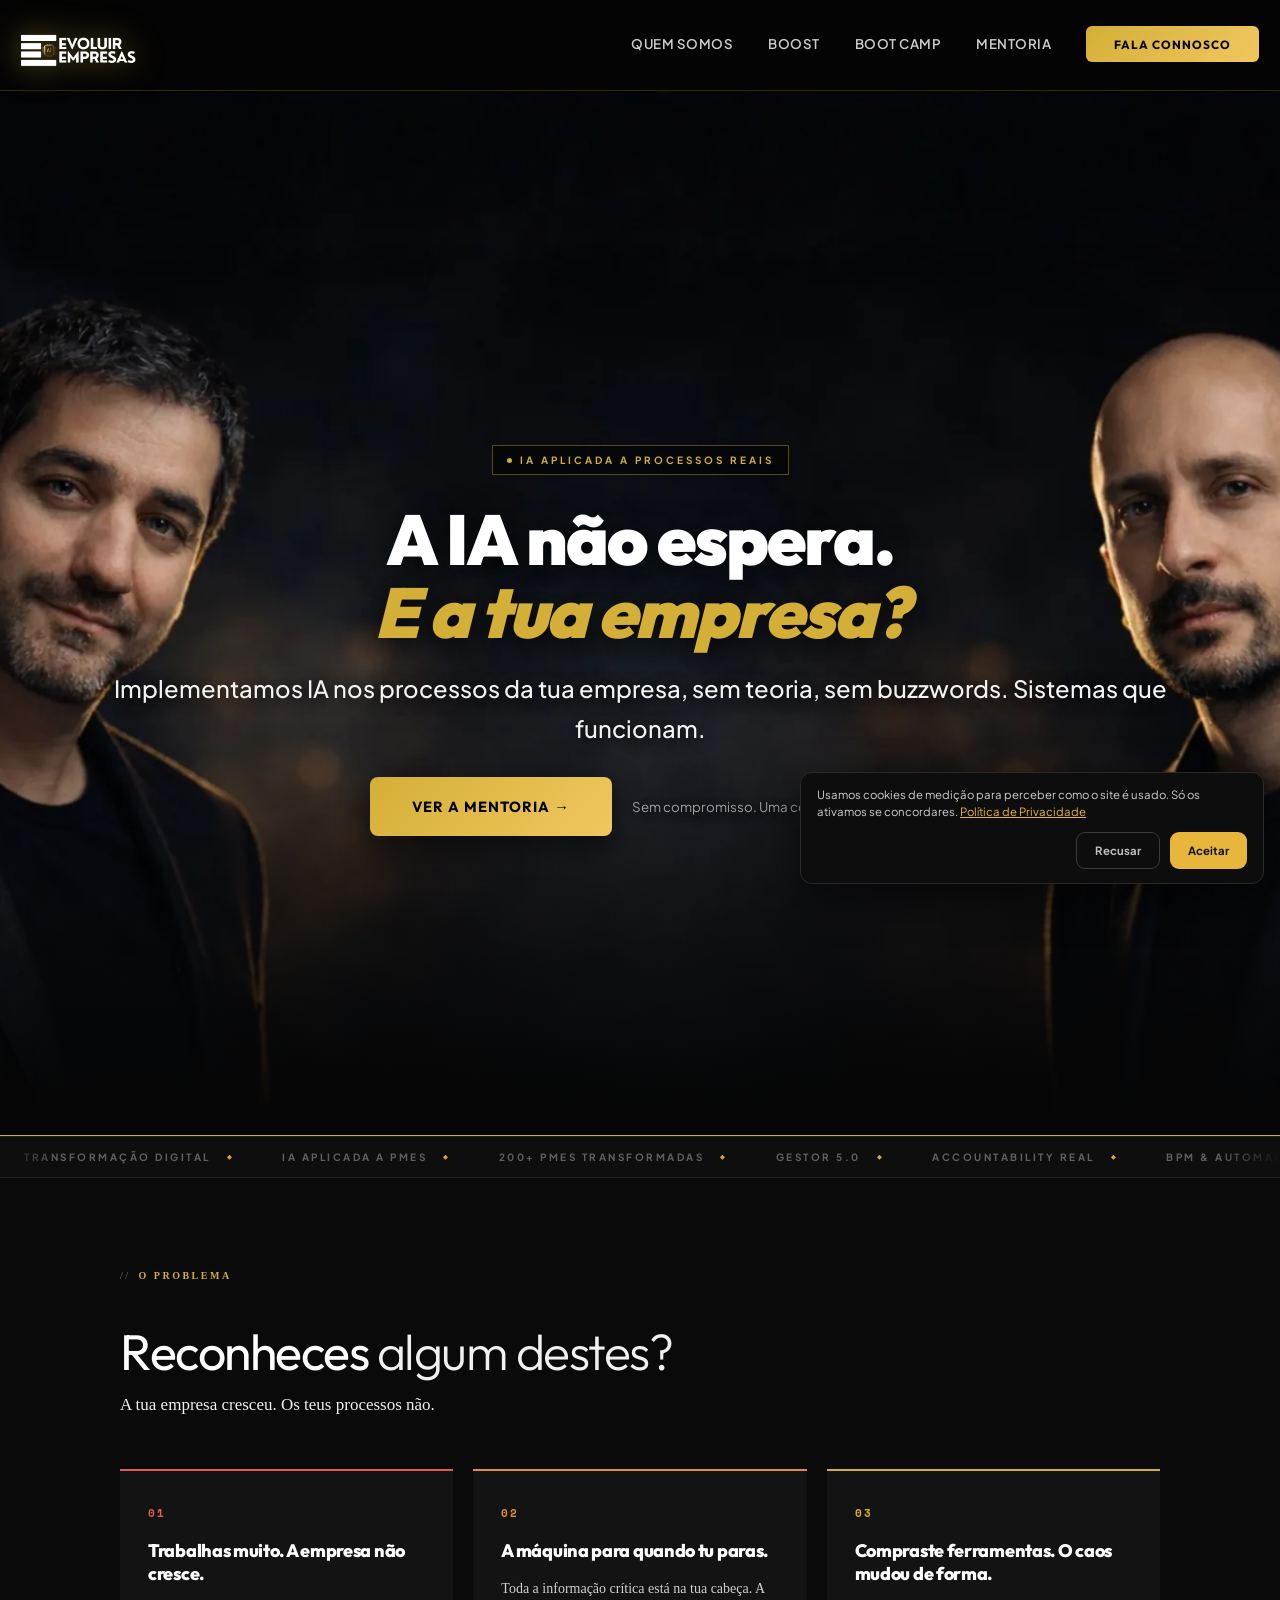
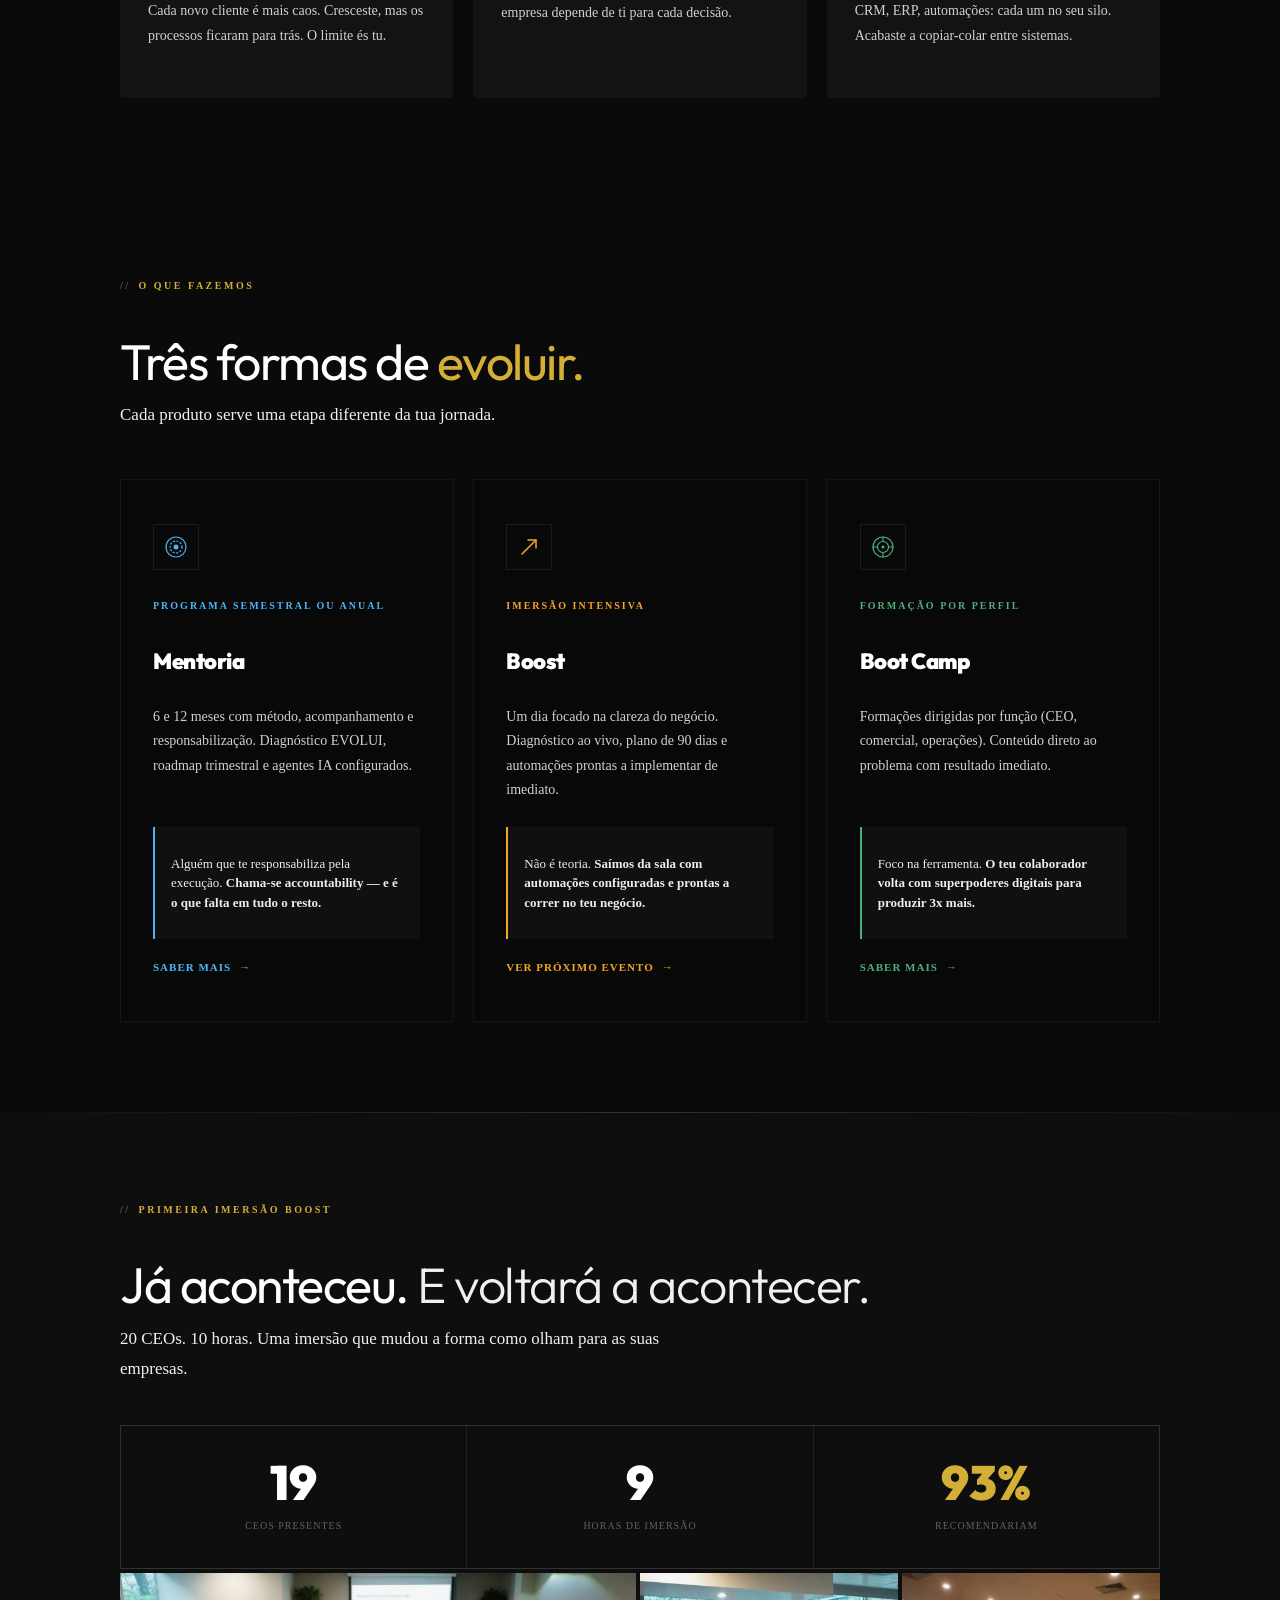
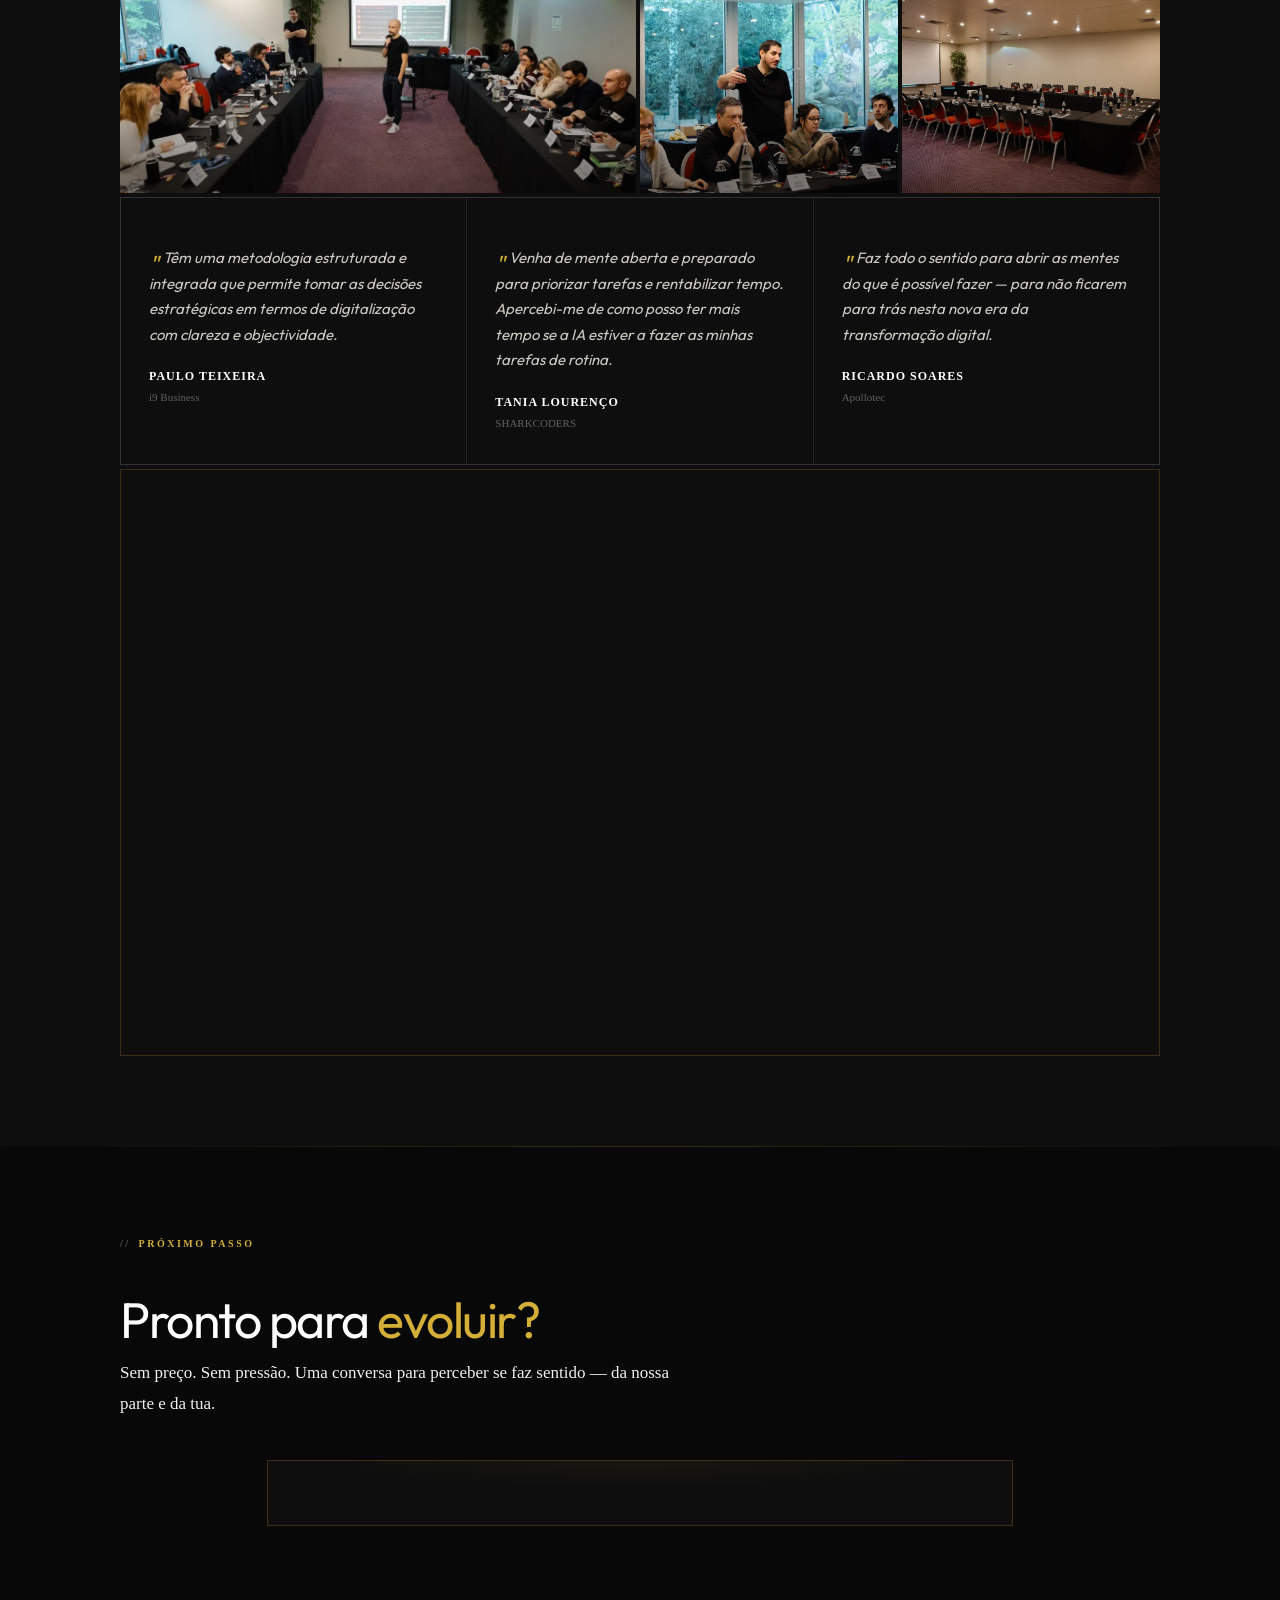
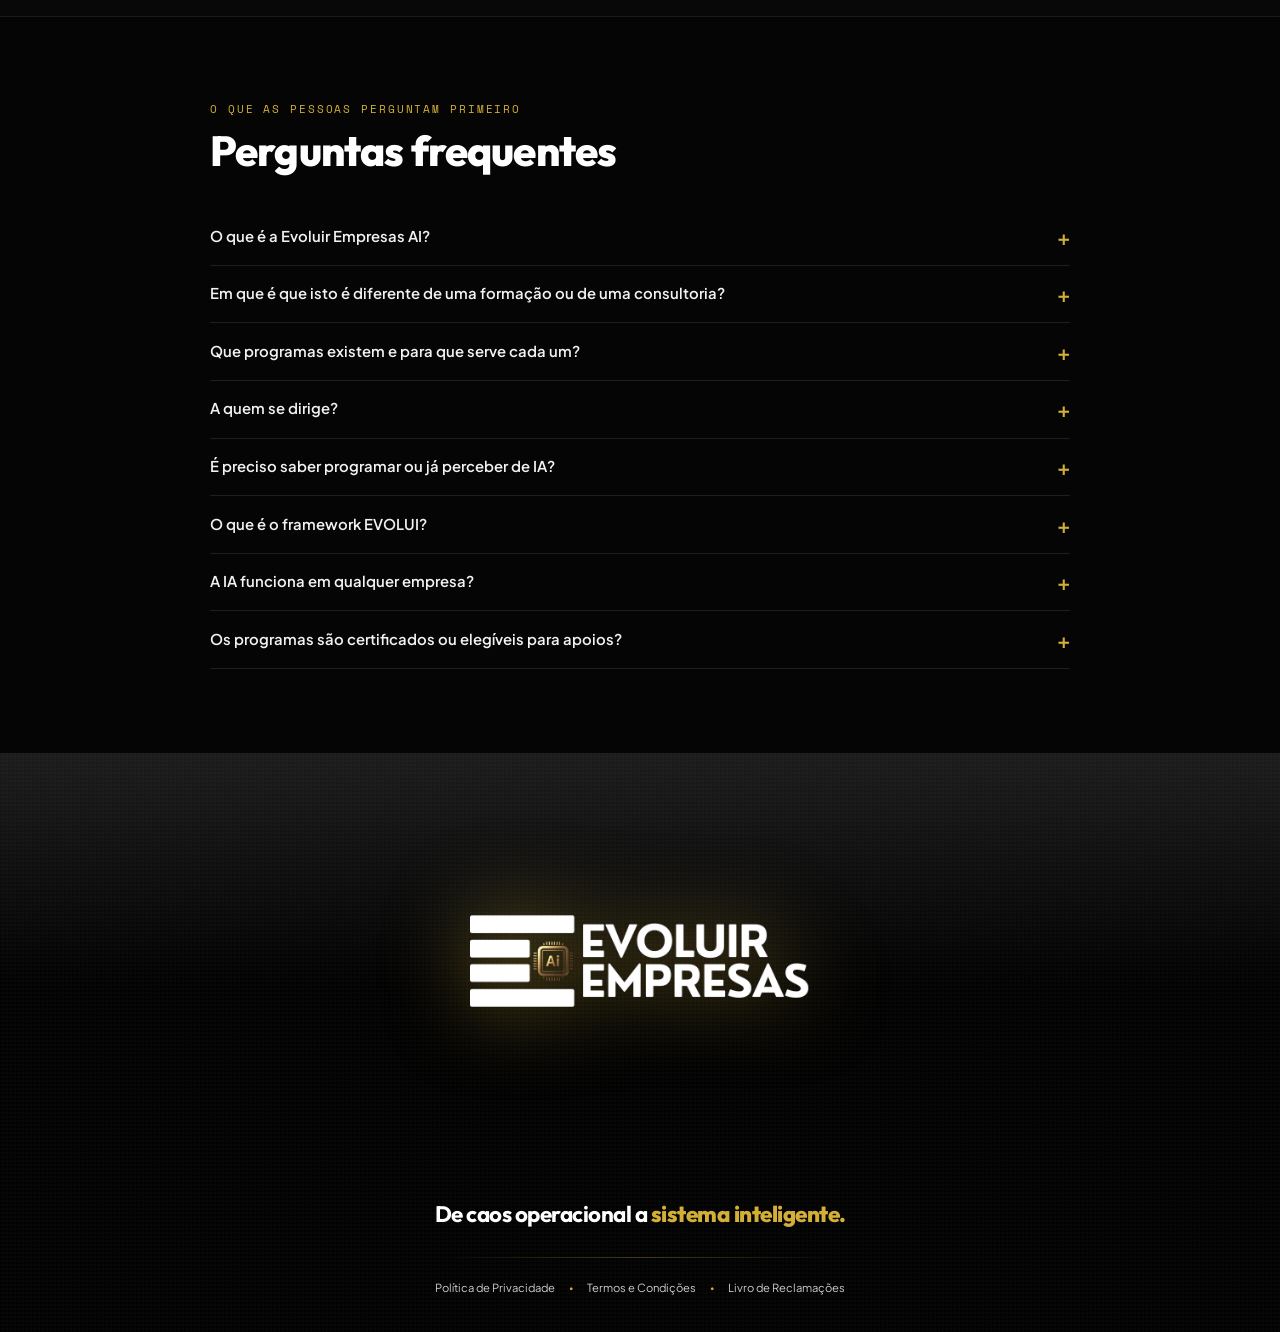
==== commit 0f27849f: "Todos os videos do YouTube carregam depois do load" ====
--- a/index.html
+++ b/index.html
@@ -232,7 +232,7 @@
       </div>
     </div>
     <div class="e-rv" style="position:relative;padding-bottom:56.25%;height:0;overflow:hidden;border:1px solid rgba(212,175,55,.2);margin-top:4px;">
-      <iframe src="https://www.youtube.com/embed/7UUBrEgUFjA" title="Testemunhos EVOLUI" frameborder="0" allow="accelerometer;autoplay;clipboard-write;encrypted-media;gyroscope;picture-in-picture" allowfullscreen style="position:absolute;top:0;left:0;width:100%;height:100%;" loading="lazy"></iframe>
+      <iframe data-ev-src="https://www.youtube.com/embed/7UUBrEgUFjA" title="Testemunhos EVOLUI" frameborder="0" allow="accelerometer;autoplay;clipboard-write;encrypted-media;gyroscope;picture-in-picture" allowfullscreen style="position:absolute;top:0;left:0;width:100%;height:100%;"></iframe>
     </div>
   </div>
 </section>
@@ -294,6 +294,7 @@
 </main>
 <script defer src="/assets/js/home.js?v=442999bb"></script>
 <script defer src="/assets/js/form-lazy.js?v=e6f706c9"></script>
+<script defer src="/assets/js/video-adiado.js?v=6b95bceb"></script>
 <script defer src="/assets/js/medicao.js?v=522effba"></script>
 </body>
 </html>
